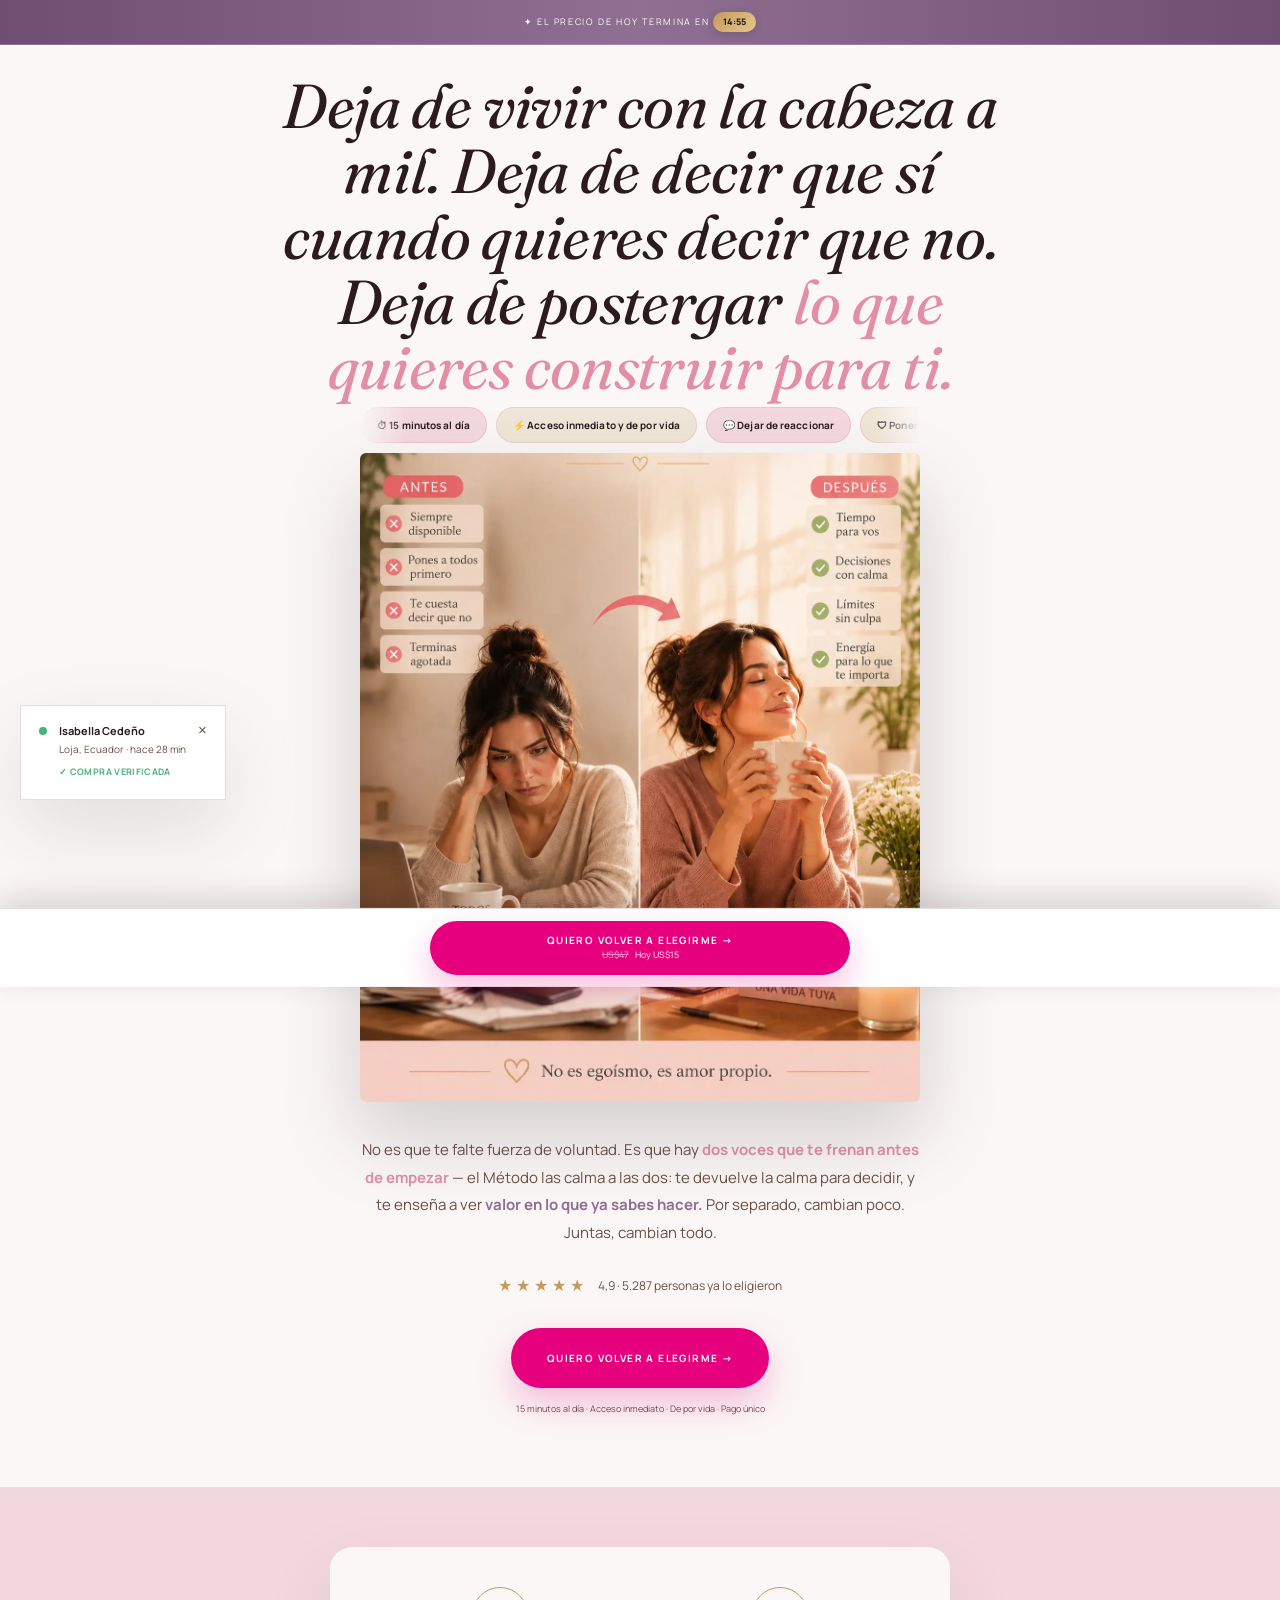
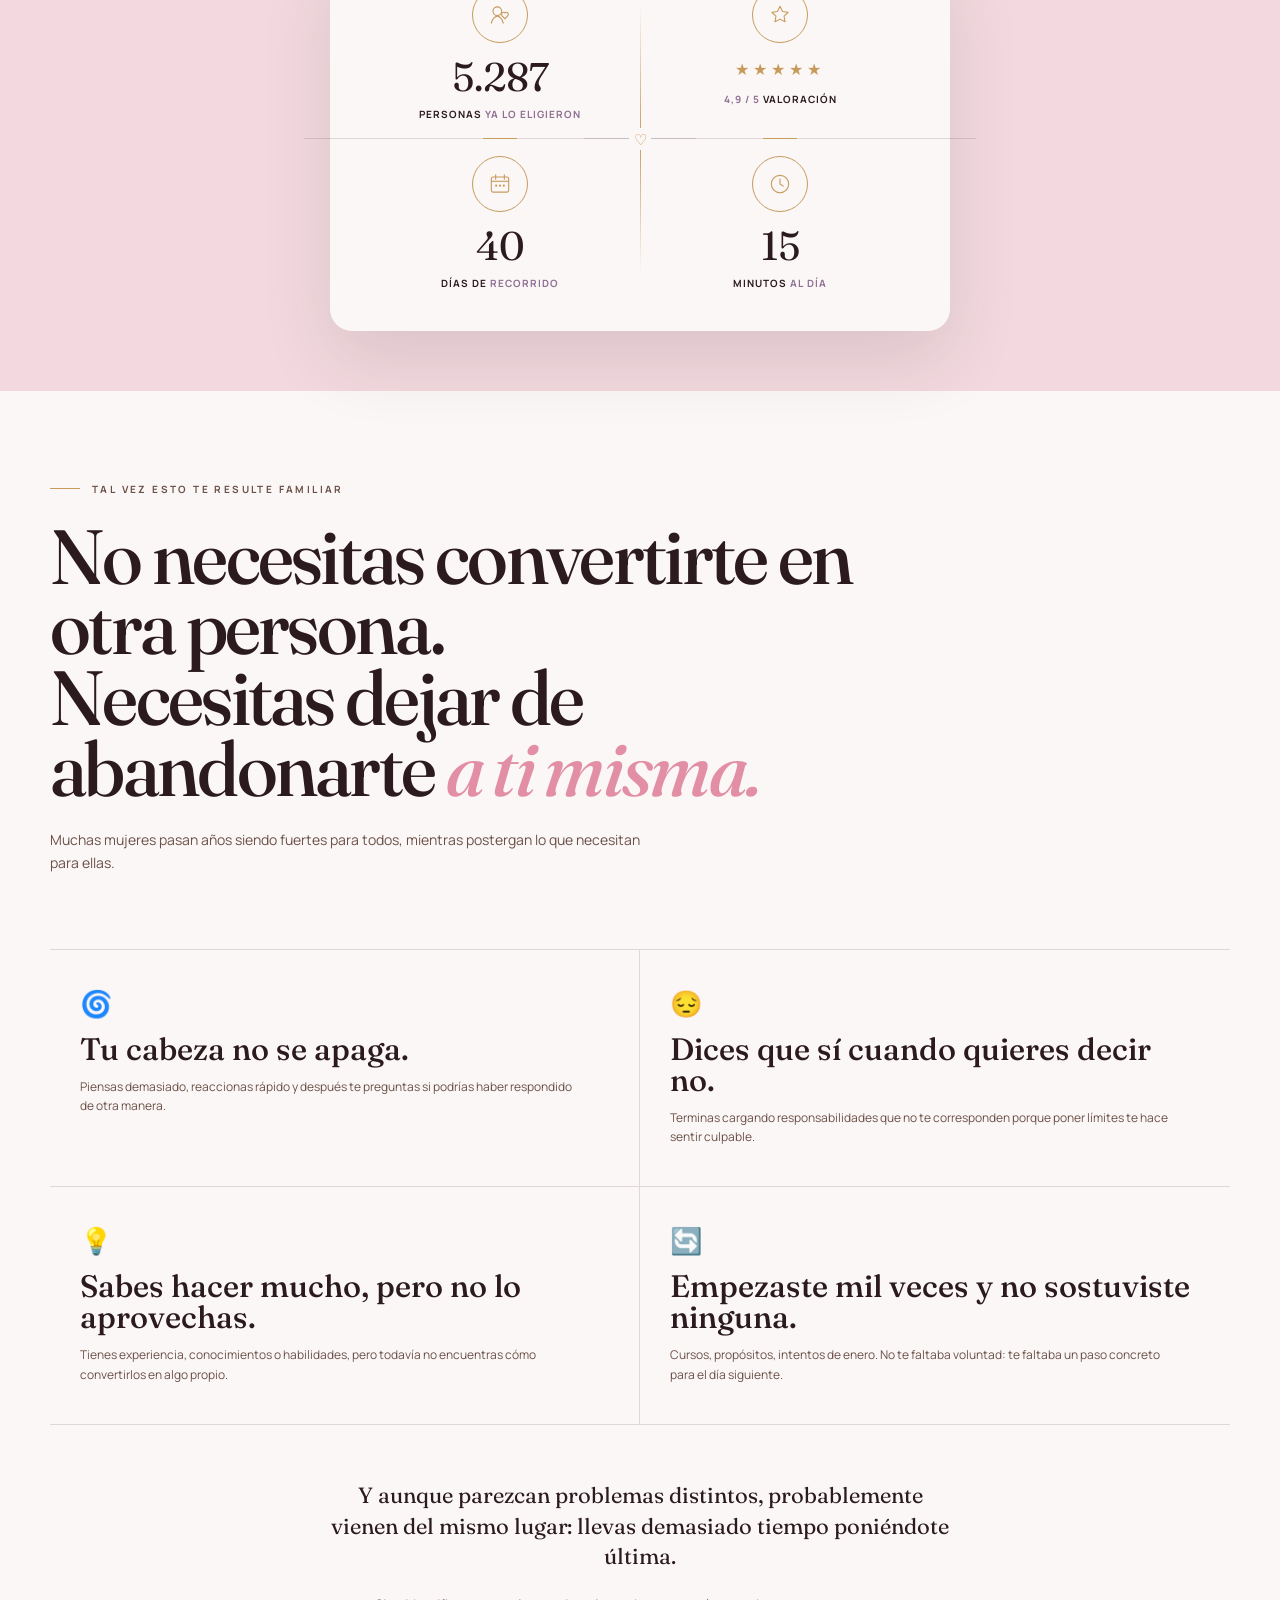
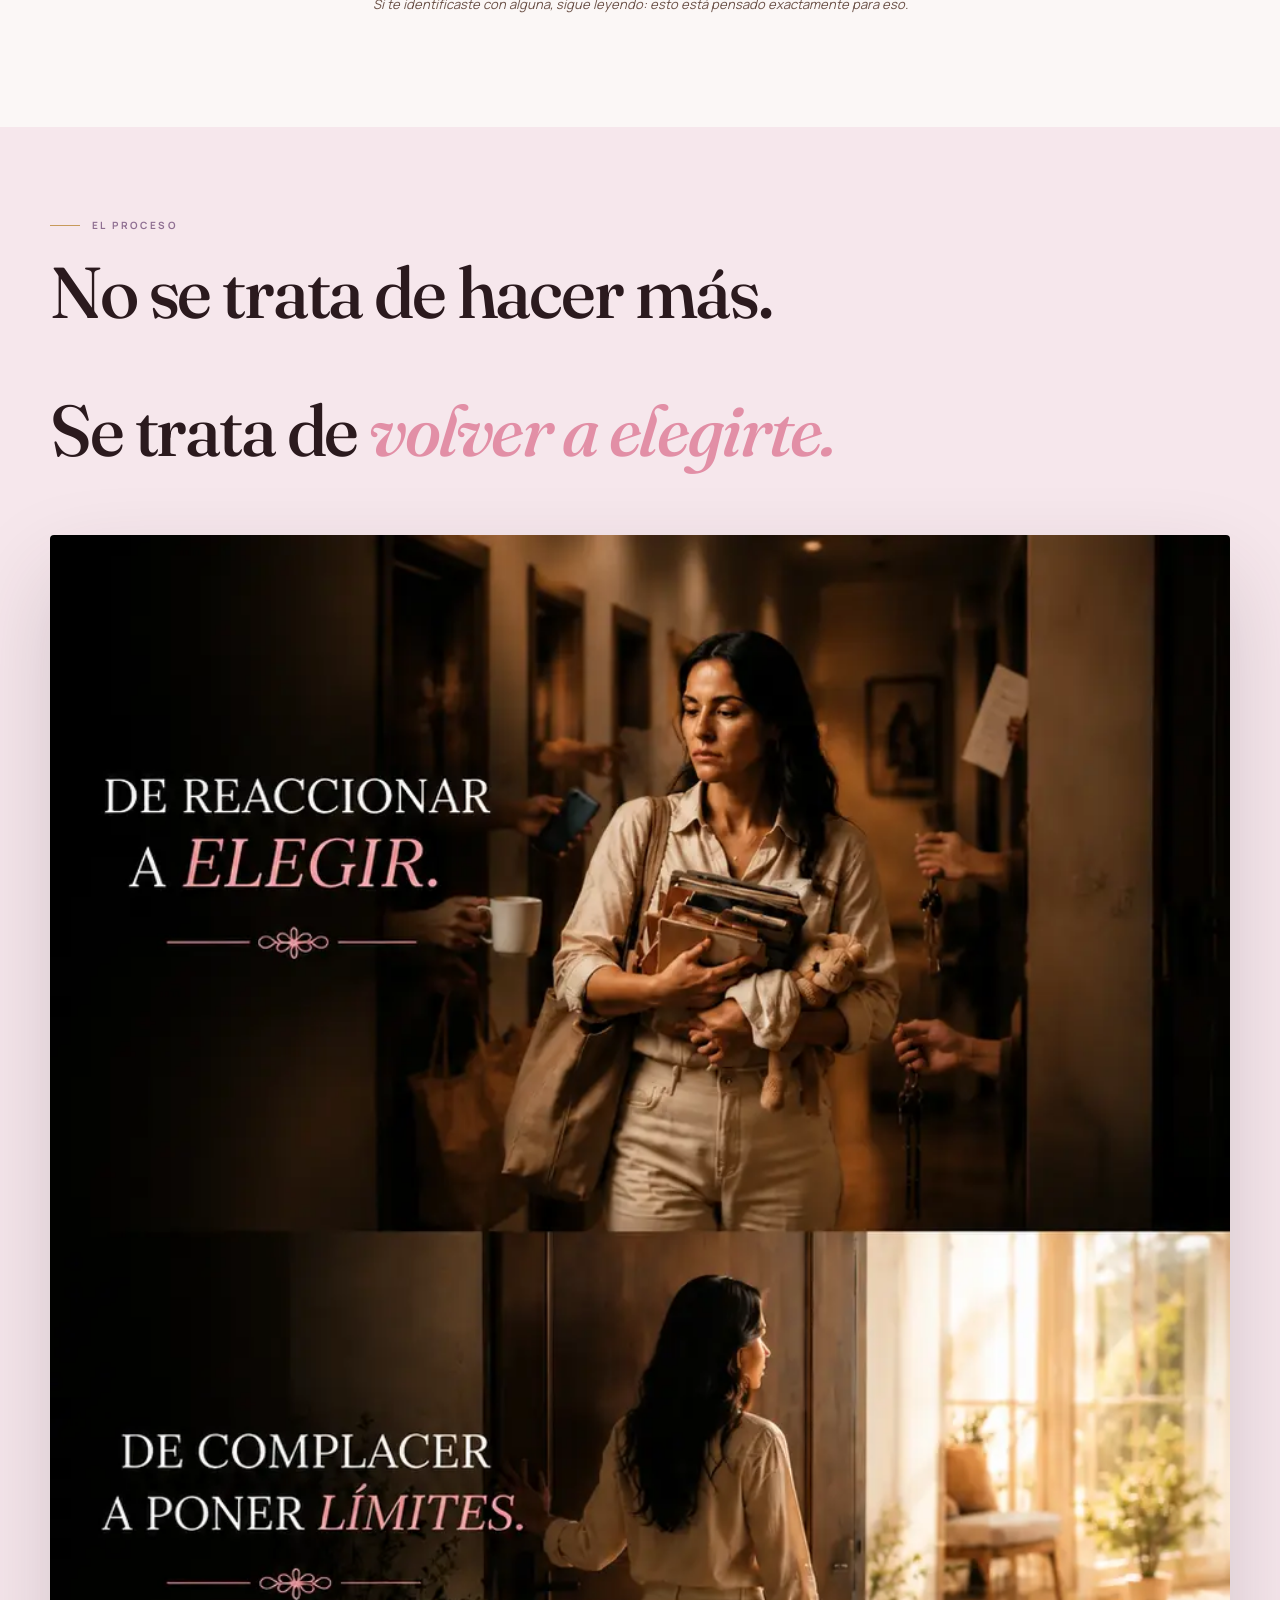
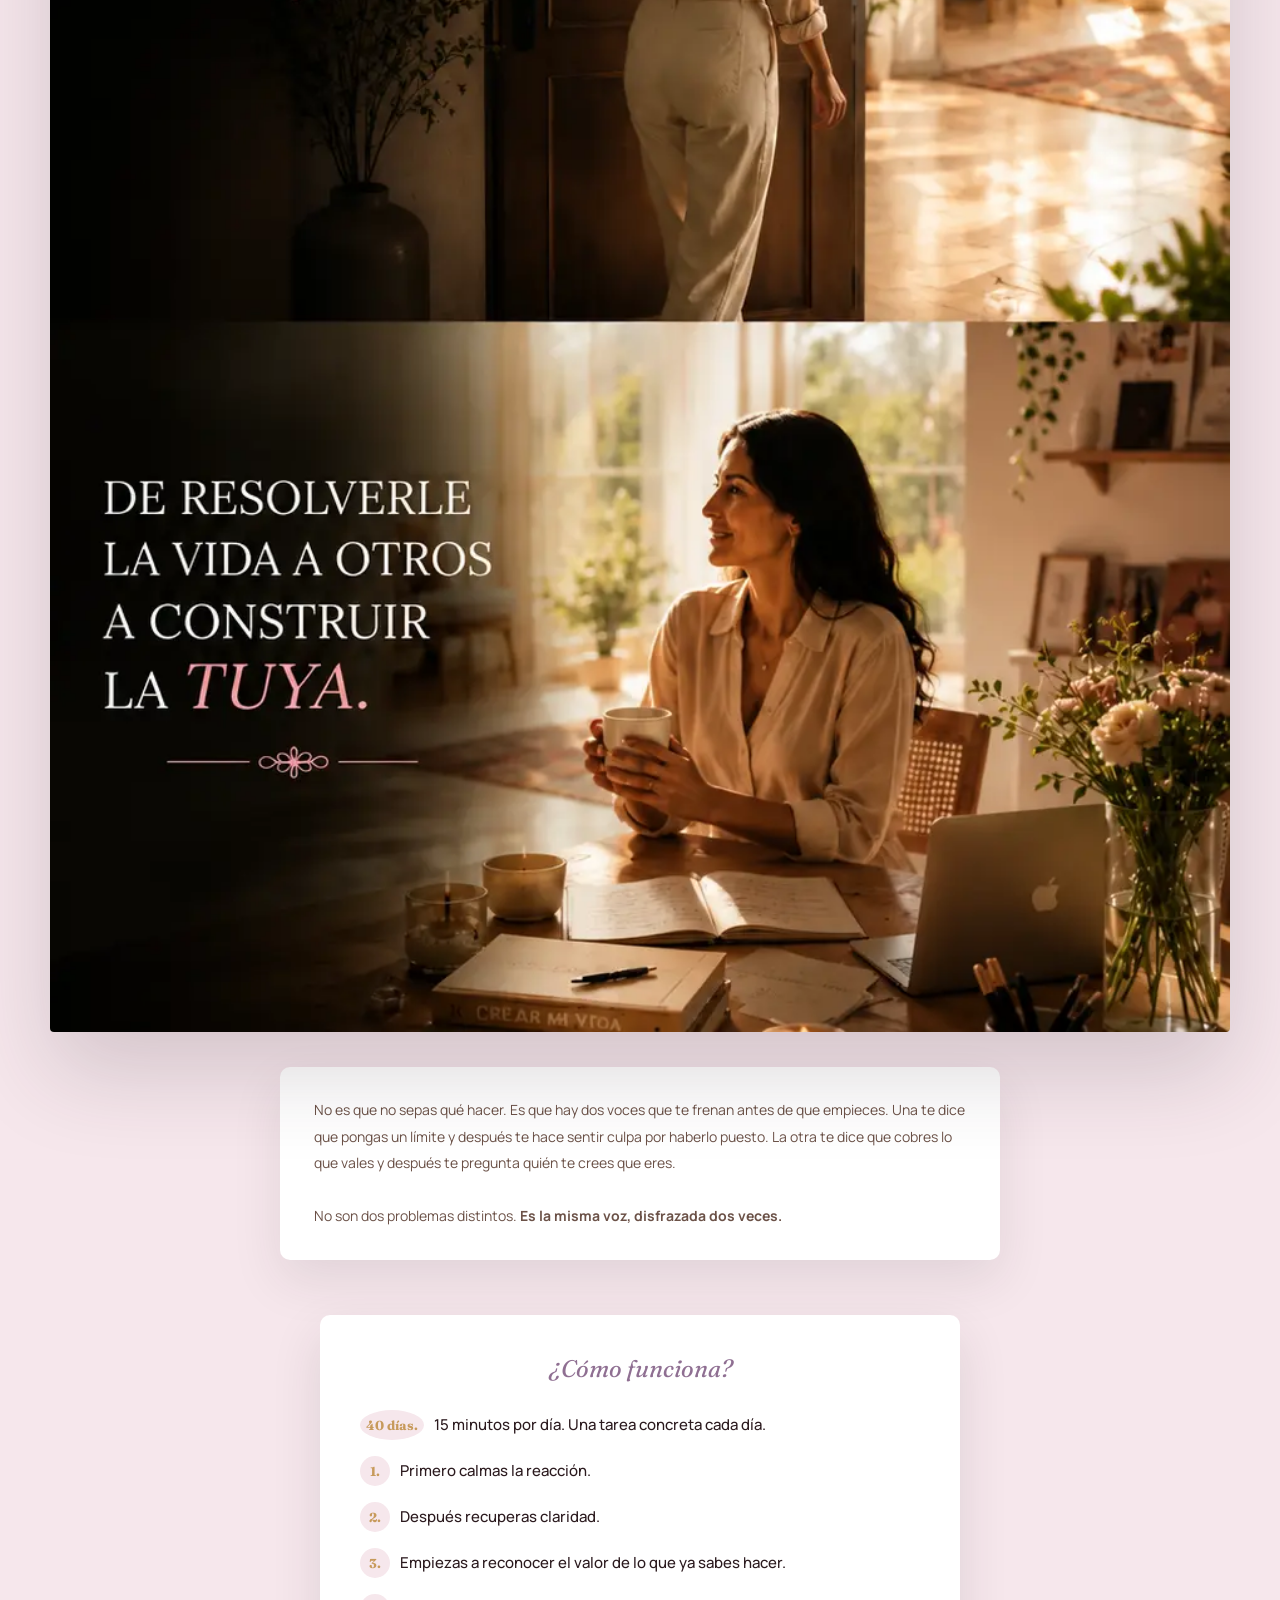
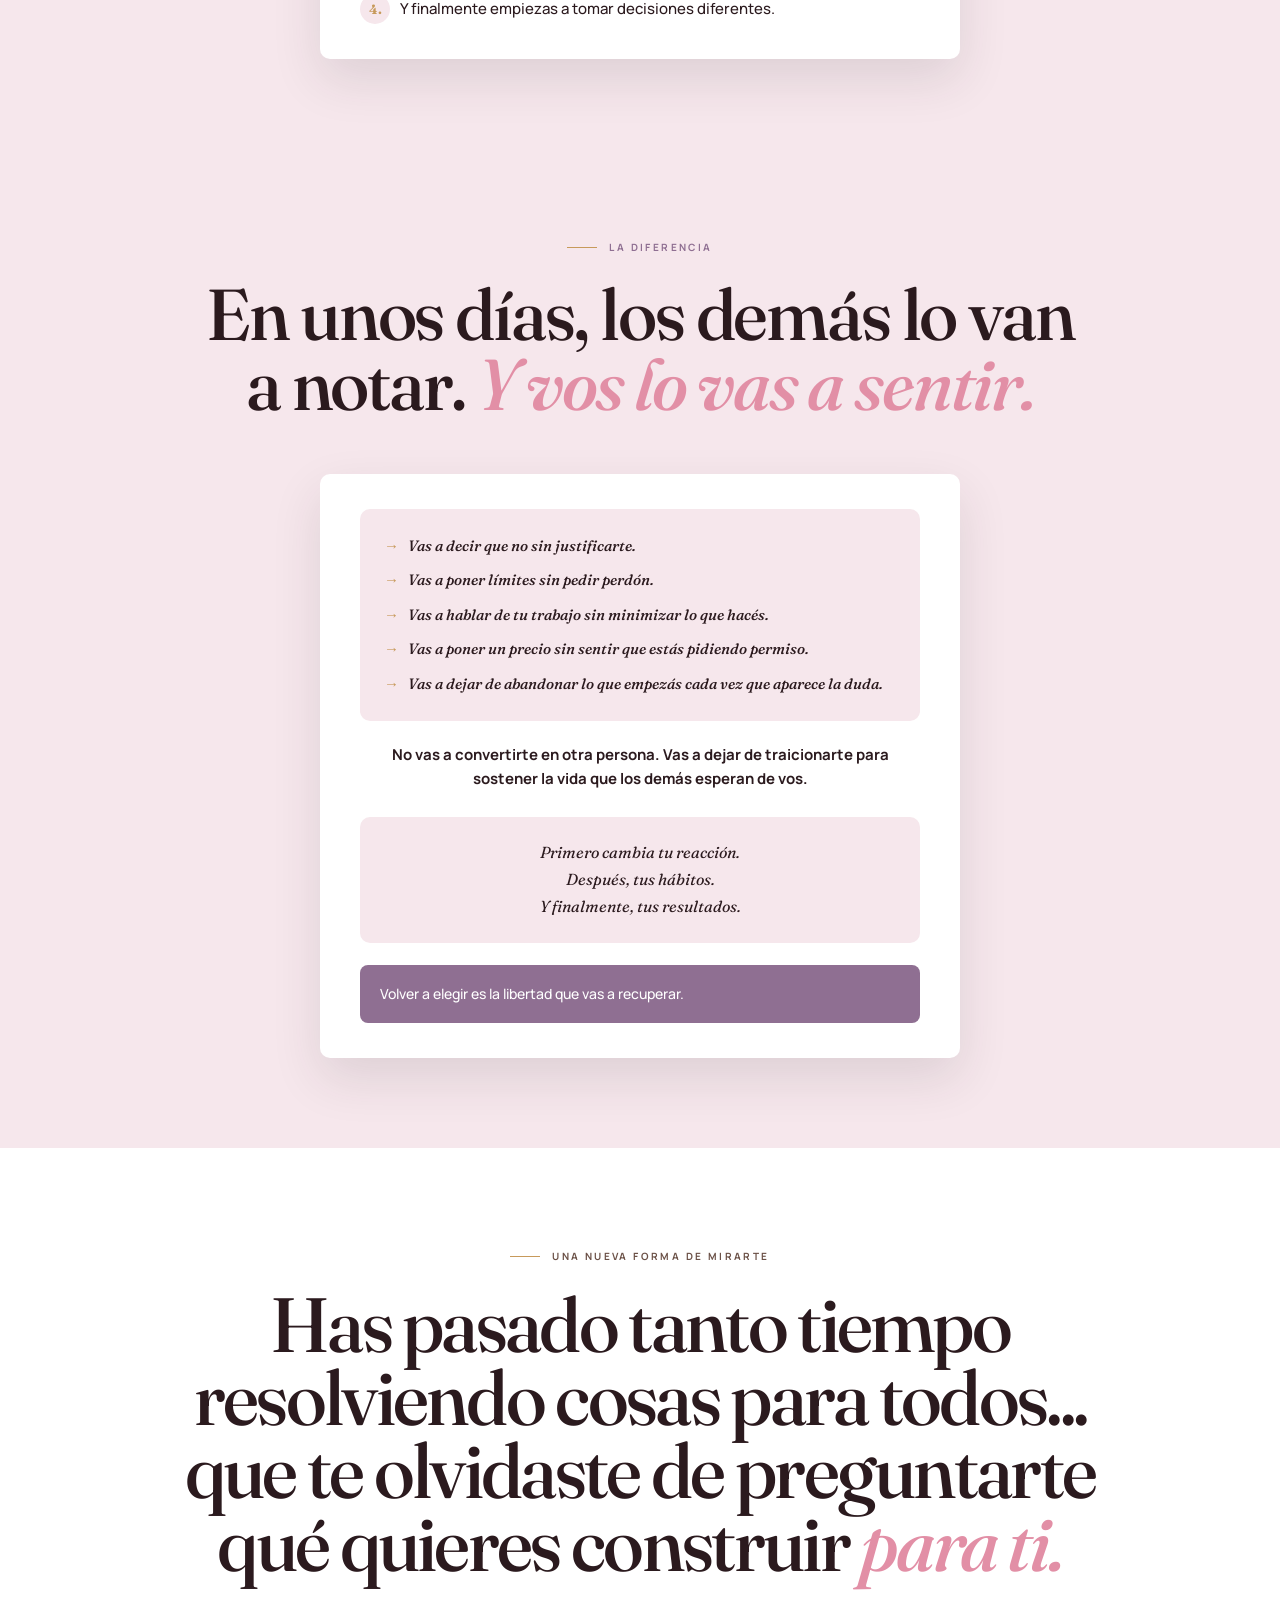
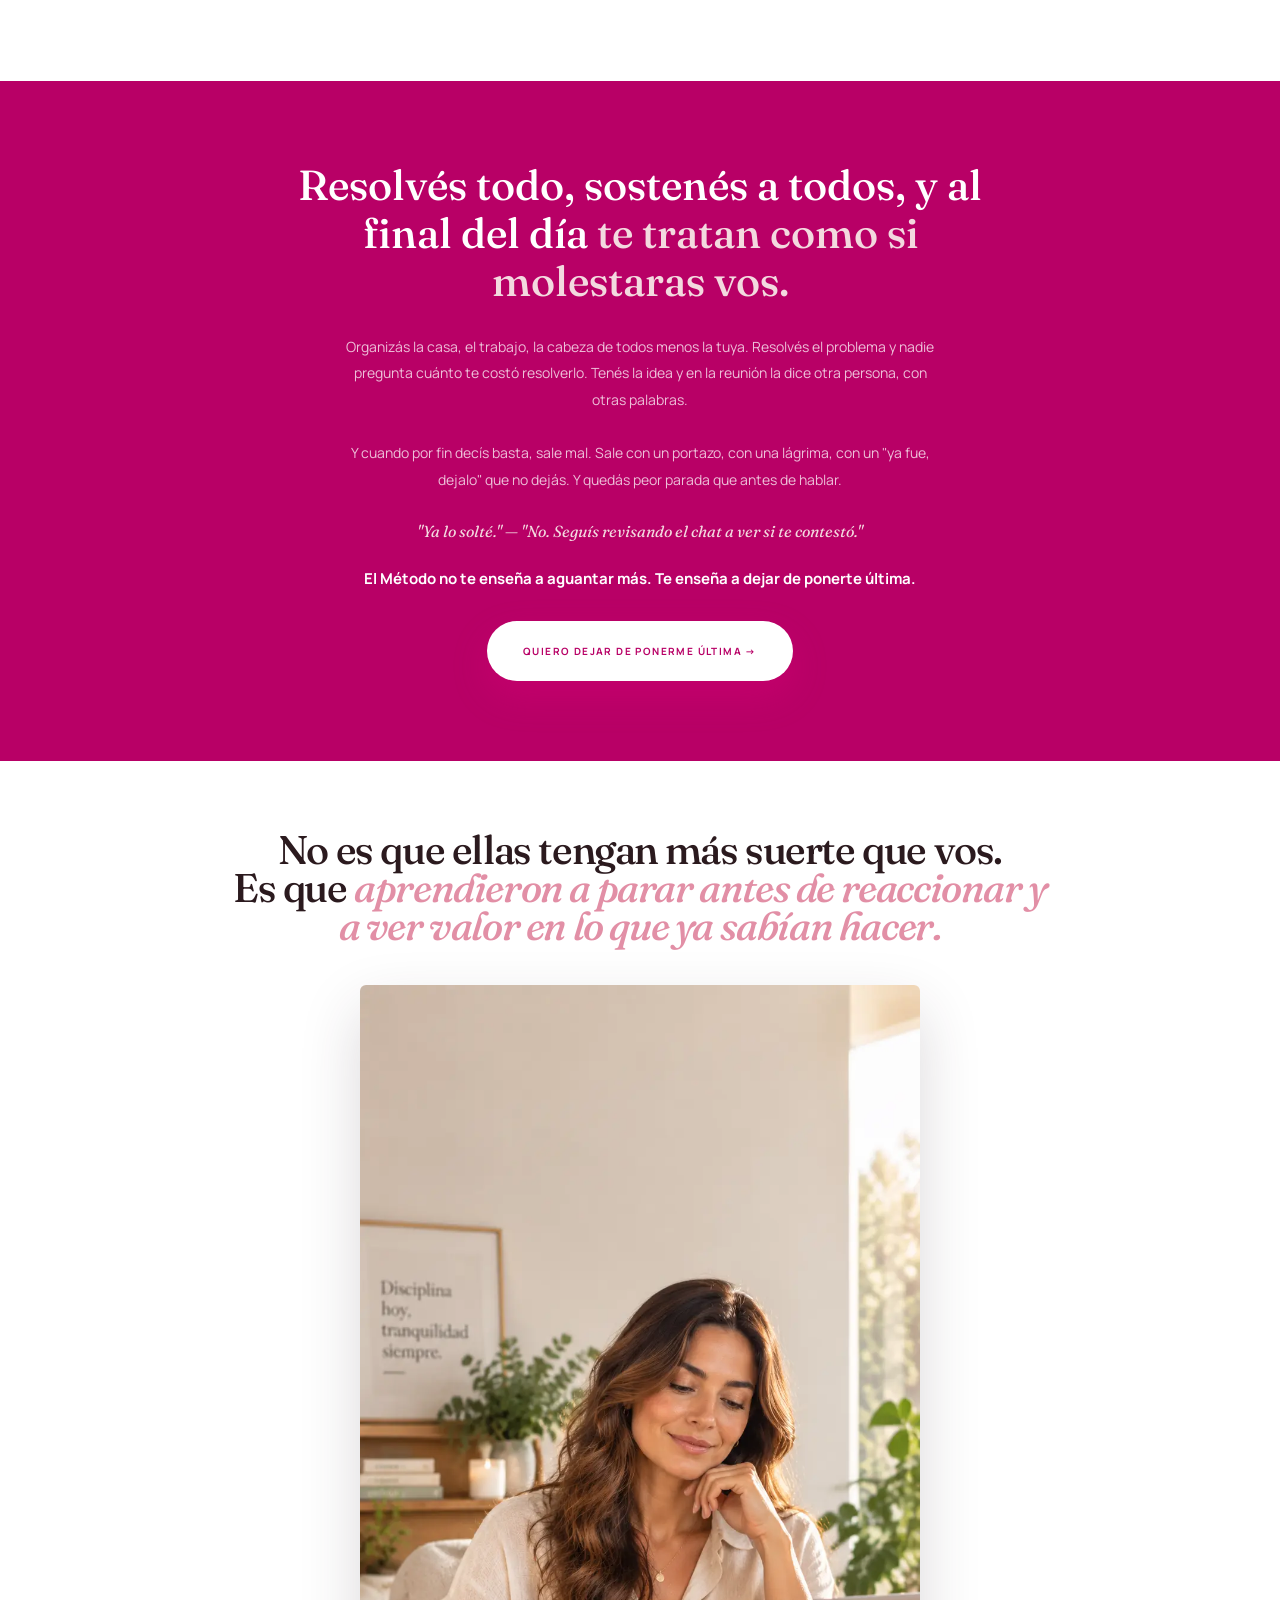
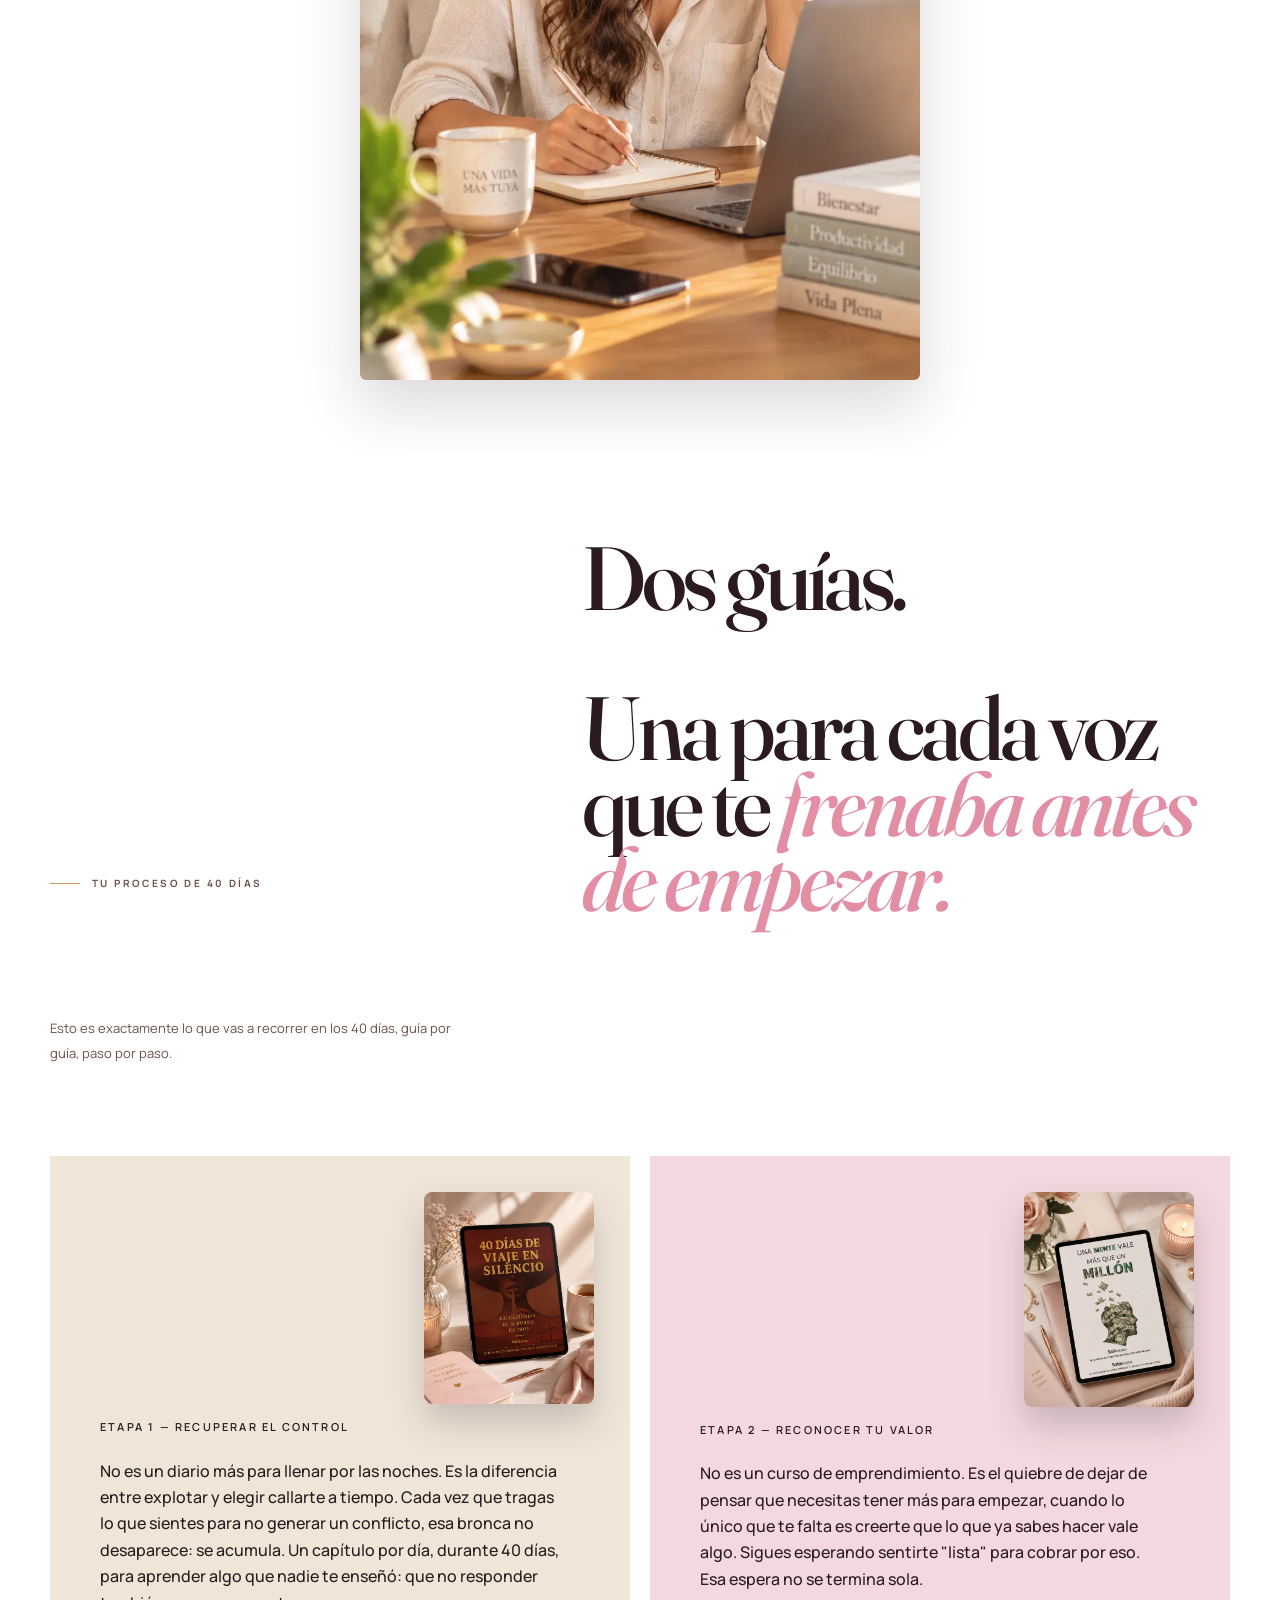
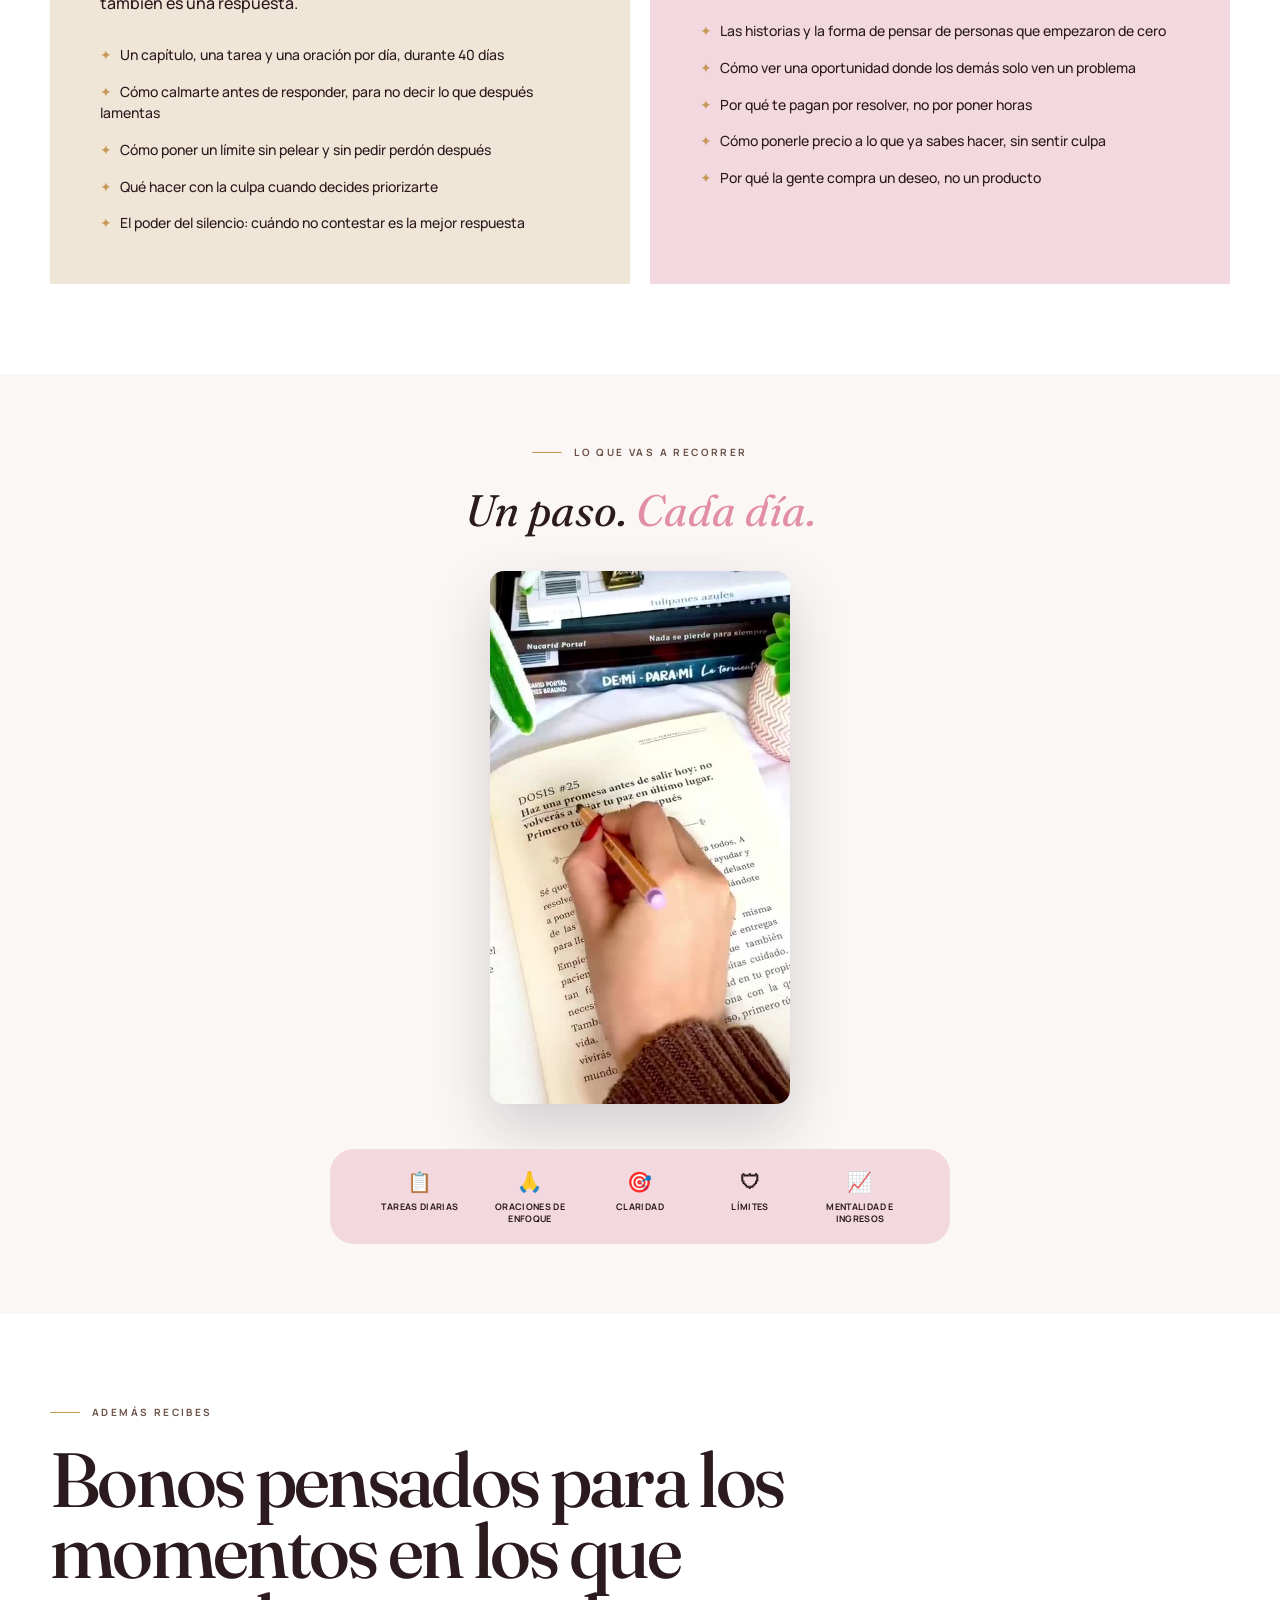
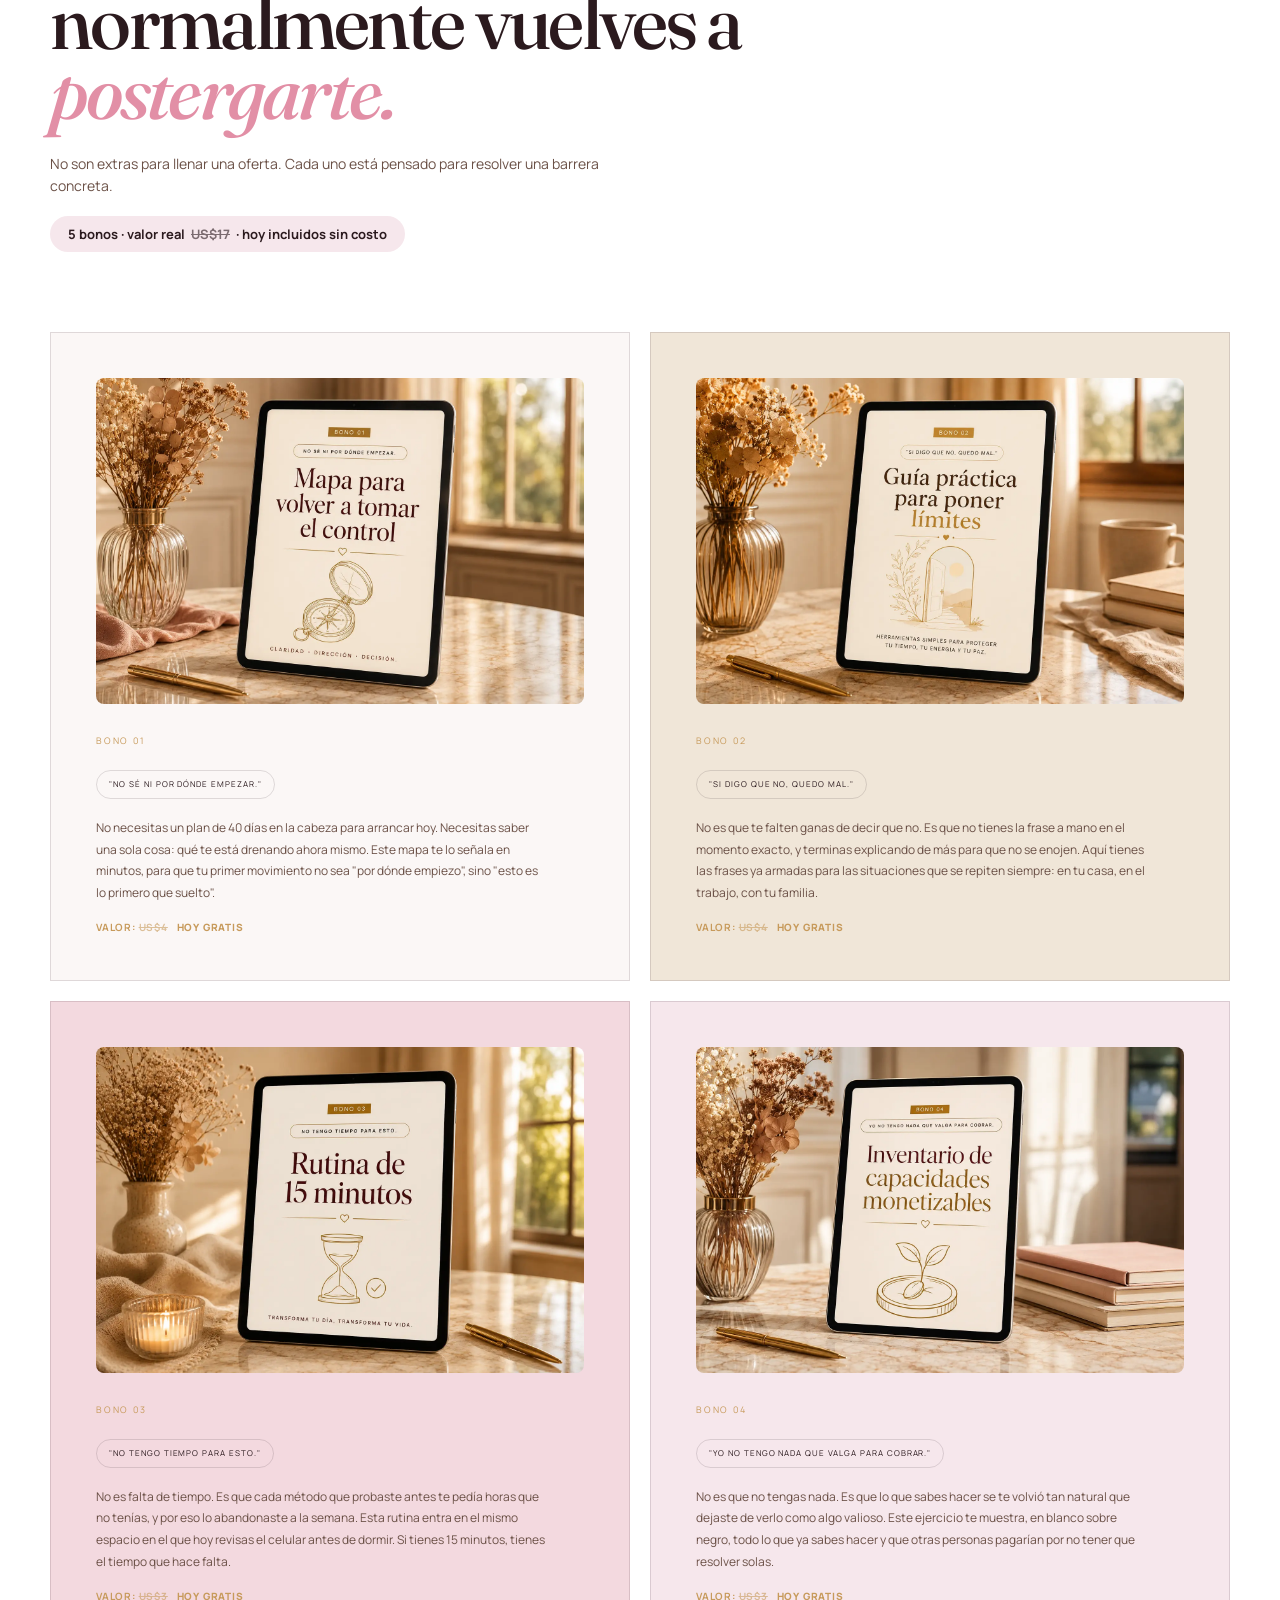
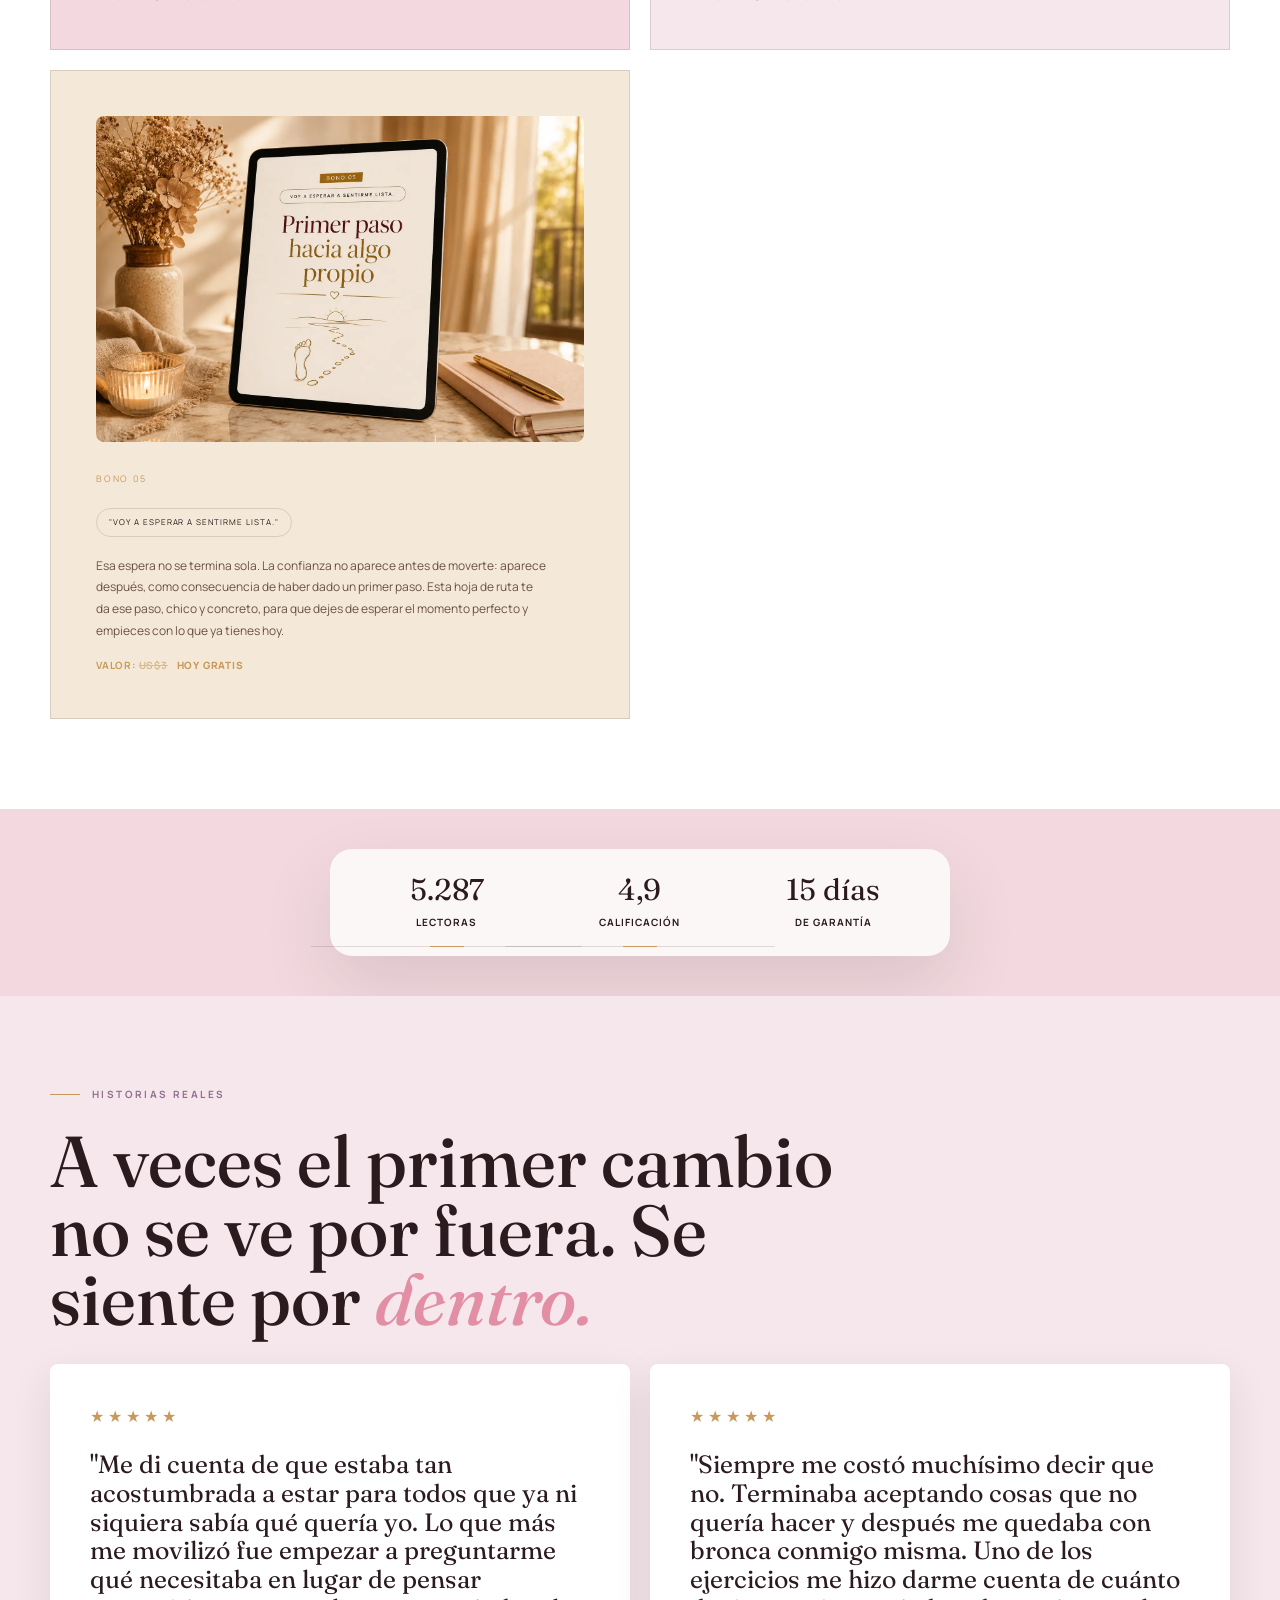
==== index.html @ b315fda6 "Update index.html" ====
<!DOCTYPE html>

<html lang="es">
<head>
<meta charset="utf-8"/>
<meta content="width=device-width, initial-scale=1.0" name="viewport"/>
<title>Método de Volver a Elegirte</title>
<link href="https://fonts.googleapis.com" rel="preconnect"/>
<link crossorigin="" href="https://fonts.gstatic.com" rel="preconnect"/>
<link as="style" href="https://fonts.googleapis.com/css2?family=Fraunces:ital,opsz,wght@0,9..144,300;0,9..144,400;0,9..144,500;0,9..144,600;0,9..144,700;1,9..144,400;1,9..144,500&amp;family=Manrope:wght@400;500;600;700;800&amp;display=swap" rel="preload"/>
<link href="https://fonts.googleapis.com/css2?family=Fraunces:ital,opsz,wght@0,9..144,300;0,9..144,400;0,9..144,500;0,9..144,600;0,9..144,700;1,9..144,400;1,9..144,500&amp;family=Manrope:wght@400;500;600;700;800&amp;display=swap" media="print" onload="this.media='all'" rel="stylesheet"/>
<noscript>
<link href="https://fonts.googleapis.com/css2?family=Fraunces:ital,opsz,wght@0,9..144,300;0,9..144,400;0,9..144,500;0,9..144,600;0,9..144,700;1,9..144,400;1,9..144,500&amp;family=Manrope:wght@400;500;600;700;800&amp;display=swap" rel="stylesheet"/>
</noscript>
<style>
    :root {
      --cream: #FBF7F6;
      --cream-2: #F6E7EC;
      --white: #FFFFFF;
      --pink: #E28FA6;
      --pink-soft: #F3D9DF;
      --lavender: #C4A98F;
      --lavender-soft: #F0E6D8;
      --lila: #8F6F92;
      --lila-soft: #E6DCE8;
      --wine: #2B1A1E;
      --wine-2: #4A2A30;
      --brown: #6B5147;
      --gold: #C79A5B;
      --cta: #E6007E;
      --cta-dark: #B80066;
      --line: rgba(32,15,29,.13);
      --serif: "Fraunces", Georgia, serif;
      --sans: "Manrope", Arial, sans-serif;
      --shadow:
        0 30px 80px rgba(53,40,51,.12);
    }
    * {
      margin: 0;
      padding: 0;
      box-sizing: border-box;
    }
    html {
      scroll-behavior: smooth;
    }
    body {
      background: var(--cream);
      color: var(--wine);
      font-family: var(--sans);
      line-height: 1.6;
      overflow-x: hidden;
    }
    img {
      display: block;
      width: 100%;
    }
    a {
      color: inherit;
      text-decoration: none;
    }
    .container {
      width: min(1180px, calc(100% - 40px));
      margin: auto;
    }
    .eyebrow {
      display: flex;
      align-items: center;
      gap: 12px;
      margin-bottom: 25px;
      font-size: 10px;
      font-weight: 700;
      letter-spacing: .24em;
      text-transform: uppercase;
      color: var(--brown);
    }
    .eyebrow::before {
      content: "";
      width: 30px;
      height: 1px;
      background: var(--gold);
    }
    .serif {
      font-family: var(--serif);
    }
    /* CTA */
    .btn {
      position: relative;
      z-index: 0;
      display: inline-flex;
      align-items: center;
      justify-content: center;
      min-height: 60px;
      padding: 0 36px;
      border-radius: 100px;
      background: var(--cta);
      color: #fff;
      font-size: 10px;
      font-weight: 700;
      letter-spacing: .14em;
      text-transform: uppercase;
      box-shadow:
        0 15px 35px rgba(230,0,126,.25);
      transition: .3s ease;
      animation: ctaPulse 2.5s infinite;
    }
    .btn::after {
      content: "";
      position: absolute;
      inset: -6px;
      border-radius: inherit;
      box-shadow: 0 18px 48px rgba(230,0,126,.55);
      opacity: 0;
      z-index: -1;
      animation: ctaGlow 2.5s infinite;
      pointer-events: none;
    }
    .btn:hover {
      transform: translateY(-3px) scale(1.01);
      background: var(--cta-dark);
      box-shadow:
        0 20px 45px rgba(230,0,126,.35);
    }
    .btn-secondary {
      position: relative;
      z-index: 0;
      background: var(--cta);
      color: #fff;
      border: none;
      box-shadow: 0 15px 35px rgba(230,0,126,.25);
      animation: ctaPulse 2.5s infinite;
    }
    .btn-secondary::after {
      content: "";
      position: absolute;
      inset: -6px;
      border-radius: inherit;
      box-shadow: 0 18px 48px rgba(230,0,126,.55);
      opacity: 0;
      z-index: -1;
      animation: ctaGlow 2.5s infinite;
      pointer-events: none;
    }
    .btn-secondary:hover {
      background: var(--cta-dark);
      color: #fff;
      transform: translateY(-3px) scale(1.01);
      box-shadow: 0 20px 45px rgba(230,0,126,.35);
    }
    @keyframes ctaPulse {
      0%, 100% {
        transform: scale(1);
      }
      50% {
        transform: scale(1.045);
      }
    }
    @keyframes ctaGlow {
      0%, 100% {
        opacity: 0;
      }
      50% {
        opacity: 1;
      }
    }
    /* TOPBAR */
    .topbar {
      padding: 12px 15px;
      background: linear-gradient(90deg, #6E4F72, var(--lila) 50%, #6E4F72);
      color: white;
      text-align: center;
      font-size: 9px;
      letter-spacing: .18em;
      text-transform: uppercase;
      position: sticky;
      top: 0;
      z-index: 50;
      overflow: hidden;
      border-bottom: 1px solid rgba(255,255,255,.18);
    }
    .topbar::after {
      content: "";
      position: absolute;
      inset: 0;
      z-index: -1;
      box-shadow: inset 0 0 24px rgba(255,255,255,.5);
      opacity: 0;
      pointer-events: none;
      animation: topbarGlow 2s infinite;
    }
    .topbar span {
      display: inline-block;
      color: var(--wine);
      background: linear-gradient(135deg, var(--gold), #E3C88A);
      padding: 3px 10px;
      border-radius: 20px;
      font-weight: 800;
      animation: timerBlink 1s infinite;
      letter-spacing: normal;
      box-shadow: 0 2px 8px rgba(0,0,0,.15);
    }
    @keyframes timerBlink {
      0%, 100% {
        opacity: 1;
        transform: scale(1);
      }
      50% {
        opacity: .55;
        transform: scale(1.08);
      }
    }
    @keyframes topbarGlow {
      0%, 100% {
        opacity: 0;
      }
      50% {
        opacity: 1;
      }
    }
    /* HERO */
    .hero {
      padding: 28px 0 70px;
      text-align: center;
      background: var(--cream);
      color: var(--wine);
    }
    .hero-grid {
      display: flex;
      flex-direction: column;
      align-items: center;
    }
    .hero .eyebrow {
      justify-content: center;
      color: var(--lila);
    }
    .hero-copy {
      max-width: 780px;
    }
    .hero-title {
      font-family: var(--serif);
      font-style: italic;
      font-size: clamp(38px, 5.4vw, 62px);
      line-height: 1.05;
      letter-spacing: -.01em;
      font-weight: 400;
    }
    .hero-title .accent {
      color: var(--pink);
    }
    .hero-steps {
      margin-top: 26px;
      display: grid;
      gap: 6px;
      font-family: var(--serif);
      font-size: 21px;
      line-height: 1.15;
      color: var(--brown);
    }
    .hero-steps span {
      color: var(--gold);
    }
    /* HERO CHIPS — franja continua estilo "ticker", pegada arriba de la foto */
    .hero-chips-marquee {
      margin-bottom: 10px;
      width: 100%;
      max-width: 100%;
      overflow: hidden;
      -webkit-mask-image: linear-gradient(90deg, transparent, #000 8%, #000 92%, transparent);
      mask-image: linear-gradient(90deg, transparent, #000 8%, #000 92%, transparent);
    }
    .hero-chips {
      display: flex;
      flex-wrap: nowrap;
      justify-content: flex-start;
      align-items: center;
      gap: 9px;
      width: max-content;
      animation: chipsMarquee 24s linear infinite;
    }
    .hero-chips-marquee:hover .hero-chips {
      animation-play-state: paused;
    }
    @keyframes chipsMarquee {
      from { transform: translateX(0); }
      to { transform: translateX(-50%); }
    }
    .hero-chip {
      display: inline-flex;
      align-items: center;
      gap: 6px;
      padding: 9px 16px;
      border-radius: 100px;
      background: var(--pink-soft);
      border: 1px solid rgba(178,58,92,.12);
      color: var(--wine);
      font-size: 10px;
      font-weight: 700;
      letter-spacing: .01em;
      white-space: nowrap;
      opacity: 0;
      animation: chipIn .6s ease forwards, chipGlow 2.6s ease-in-out infinite;
    }
    .hero-chips .hero-chip:nth-child(2) {
      background: var(--lavender-soft);
    }
    .hero-chips .hero-chip:nth-child(4) {
      background: var(--lavender-soft);
    }
    .hero-chips .hero-chip:nth-child(1) { animation-delay: .05s, 1.2s; }
    .hero-chips .hero-chip:nth-child(2) { animation-delay: .15s, 1.4s; }
    .hero-chips .hero-chip:nth-child(3) { animation-delay: .25s, 1.6s; }
    .hero-chips .hero-chip:nth-child(4) { animation-delay: .35s, 1.8s; }
    .hero-chips .hero-chip:nth-child(5) { animation-delay: .45s, 2.0s; }
    @keyframes chipIn {
      from { opacity: 0; transform: translateY(10px) scale(.92); }
      to { opacity: 1; transform: translateY(0) scale(1); }
    }
    @keyframes chipGlow {
      0%, 100% { box-shadow: 0 0 0 rgba(178,58,92,0); }
      50% { box-shadow: 0 0 14px rgba(178,58,92,.28); }
    }
    @media (prefers-reduced-motion: reduce) {
      .hero-chip {
        opacity: 1;
        animation: none;
      }
      .hero-chips {
        animation: none;
        flex-wrap: wrap;
        justify-content: center;
        width: auto;
      }
      .hero-chips-marquee {
        overflow: visible;
        -webkit-mask-image: none;
        mask-image: none;
      }
      .press-track {
        animation: none;
        flex-wrap: wrap;
        justify-content: center;
        width: auto;
      }
      .press-marquee {
        overflow: visible;
        -webkit-mask-image: none;
        mask-image: none;
      }
    }
    /* HERO IMAGE */
    .hero-visual {
      position: relative;
      max-width: 560px;
      margin: 8px auto 0;
    }
    .hero-image {
      position: relative;
      overflow: hidden;
      border-radius: 6px;
      background: var(--cream-2);
      box-shadow: 0 35px 80px rgba(53,40,51,.2);
    }
    .hero-image img {
      display: block;
      width: 100%;
      height: auto;
    }
    .image-label {
      position: absolute;
      left: 25px;
      right: 25px;
      bottom: 22px;
      z-index: 2;
      display: flex;
      justify-content: space-between;
      color: white;
      font-size: 9px;
      letter-spacing: .2em;
      text-transform: uppercase;
    }
    .hero-badge {
      position: absolute;
      right: -18px;
      top: -18px;
      width: 108px;
      height: 108px;
      display: grid;
      place-items: center;
      padding: 16px;
      border-radius: 50%;
      background: var(--cta);
      color: white;
      text-align: center;
      font-family: var(--serif);
      font-size: 13px;
      line-height: 1.15;
      box-shadow: 0 15px 35px rgba(178,58,92,.4);
    }
    .hero-eyebrow-pill {
      display: inline-flex;
      align-items: center;
      gap: 8px;
      margin: 0 auto 20px;
      padding: 9px 20px;
      border-radius: 100px;
      background: var(--lila-soft);
      color: var(--lila);
      font-size: 10px;
      font-weight: 800;
      letter-spacing: .1em;
      text-transform: uppercase;
    }
    .hero-voice-badge {
      position: absolute;
      top: 22px;
      left: 50%;
      transform: translateX(-50%);
      z-index: 2;
      background: var(--pink);
      color: #fff;
      padding: 10px 18px;
      border-radius: 8px;
      font-size: 12px;
      font-weight: 800;
      letter-spacing: .02em;
      text-align: center;
      line-height: 1.3;
      box-shadow: 0 12px 30px rgba(53,40,51,.25);
      max-width: 220px;
    }
    .hero-subtitle {
      margin: 34px auto 0;
      max-width: 560px;
      color: var(--brown);
      font-size: 15px;
      line-height: 1.85;
    }
    .hero-rating {
      margin-top: 26px;
      display: flex;
      align-items: center;
      justify-content: center;
      gap: 10px;
      color: var(--brown);
      font-size: 12px;
    }
    .hero-rating .stars {
      color: var(--gold);
    }
    .hero-actions {
      margin-top: 30px;
    }
    .hero-note {
      margin-top: 14px;
      color: var(--brown);
      font-size: 9px;
    }
    /* PROOF */
    .proof {
      padding: 60px 0;
      background: var(--pink-soft);
    }
    .proof-card {
      max-width: 620px;
      margin: 0 auto;
      background: var(--cream);
      border-radius: 22px;
      padding: 40px 30px;
      box-shadow: 0 30px 70px rgba(53,40,51,.12);
    }
    .proof-grid {
      position: relative;
      display: grid;
      grid-template-columns: 1fr 1fr;
      row-gap: 34px;
    }
    .proof-grid::before {
      content: "";
      position: absolute;
      left: 50%;
      top: 6%;
      bottom: 6%;
      width: 1px;
      background: linear-gradient(to bottom, transparent, var(--gold), transparent);
    }
    .proof-grid::after {
      content: "♡";
      position: absolute;
      left: 50%;
      top: 50%;
      transform: translate(-50%,-50%);
      color: var(--gold);
      font-size: 15px;
      background: var(--cream);
      width: 22px;
      height: 22px;
      display: grid;
      place-items: center;
    }
    .proof-item {
      text-align: center;
      position: relative;
    }
    .proof-item::after {
      content: "";
      position: absolute;
      left: 50%;
      bottom: -17px;
      transform: translateX(-50%);
      width: 34px;
      height: 1px;
      background: var(--gold);
    }
    .proof-item:nth-child(3)::after,
    .proof-item:nth-child(4)::after {
      display: none;
    }
    .proof-item:nth-child(1),
    .proof-item:nth-child(2) {
      position: relative;
    }
    .proof-item:nth-child(1)::before,
    .proof-item:nth-child(2)::before {
      content: "";
      position: absolute;
      left: -20%;
      right: -20%;
      bottom: -17px;
      height: 1px;
      background: var(--line);
    }
    .proof-icon {
      width: 56px;
      height: 56px;
      margin: 0 auto 14px;
      border-radius: 50%;
      border: 1.5px solid var(--gold);
      display: grid;
      place-items: center;
      color: var(--gold);
    }
    .proof-icon svg {
      width: 26px;
      height: 26px;
    }
    .proof-number {
      font-family: var(--serif);
      font-size: 40px;
      line-height: 1;
      color: var(--wine);
    }
    .proof-label {
      margin-top: 10px;
      color: var(--wine);
      font-size: 10px;
      font-weight: 700;
      letter-spacing: .1em;
      text-transform: uppercase;
      line-height: 1.5;
    }
    .proof-label .accent {
      color: var(--lila);
    }
    .stars {
      color: var(--gold);
      letter-spacing: 4px;
      font-size: 16px;
    }
    /* PRESS / CITAS REALES */
    .press {
      padding: 0 0 70px;
      background: var(--pink-soft);
    }
    .press .container {
      background: var(--lavender-soft);
      border-radius: 22px;
      padding: 44px 30px 36px;
      max-width: 620px;
    }
    .press-label {
      text-align: center;
      color: var(--wine);
      font-family: var(--serif);
      font-size: 19px;
      font-weight: 500;
      letter-spacing: .01em;
      text-transform: none;
      margin-bottom: 26px;
    }
    .press-label .accent {
      color: var(--pink);
      font-style: italic;
    }
    /* Franja móvil tipo "ticker" — ocupa una sola línea y se desplaza sola */
    .press-marquee {
      width: 100%;
      max-width: 100vw;
      overflow: hidden;
      -webkit-mask-image: linear-gradient(90deg, transparent, #000 8%, #000 92%, transparent);
      mask-image: linear-gradient(90deg, transparent, #000 8%, #000 92%, transparent);
    }
    .press-track {
      display: flex;
      flex-wrap: nowrap;
      align-items: center;
      gap: 56px;
      width: max-content;
      animation: pressMarquee 26s linear infinite;
    }
    .press-marquee:hover .press-track {
      animation-play-state: paused;
    }
    @keyframes pressMarquee {
      from { transform: translateX(0); }
      to { transform: translateX(-50%); }
    }
    .press-item {
      display: inline-flex;
      align-items: center;
      padding: 4px 0;
      background: none;
      opacity: .8;
      transition: opacity .3s ease;
      flex-shrink: 0;
      white-space: nowrap;
    }
    .press-item:hover {
      opacity: 1;
      background: none;
    }
    /* Solo se ve el nombre — el rubro y la cita quedan para lectores de pantalla (sr-only) */
    .press-topic,
    .press-headline {
      position: absolute;
      width: 1px;
      height: 1px;
      padding: 0;
      margin: -1px;
      overflow: hidden;
      clip: rect(0, 0, 0, 0);
      white-space: nowrap;
      border: 0;
    }
    .press-outlet {
      display: block;
      font-family: var(--serif);
      font-size: 19px;
      font-weight: 600;
      color: var(--wine);
    }
    /* Tratamiento tipográfico por medio — la letra más parecida posible al isotipo real de cada marca, sin reproducir el logo en sí */
    .press-outlet.outlet-infobae {
      font-family: Arial, 'Helvetica Neue', sans-serif;
      font-weight: 800;
      text-transform: lowercase;
      letter-spacing: -.015em;
      font-size: 24px;
      color: var(--wine);
    }
    .press-outlet.outlet-lanacion {
      font-family: Georgia, 'Times New Roman', var(--serif), serif;
      font-weight: 700;
      text-transform: uppercase;
      letter-spacing: .01em;
      font-size: 21px;
      color: var(--wine);
    }
    .press-outlet.outlet-psychtoday {
      font-family: Arial, 'Helvetica Neue', sans-serif;
      font-weight: 800;
      letter-spacing: -.01em;
      font-size: 20px;
      color: var(--wine);
    }
    .press-outlet.outlet-psychtoday em {
      font-family: Georgia, 'Times New Roman', serif;
      font-style: italic;
      font-weight: 400;
      color: var(--wine);
      margin-left: 4px;
    }
    .press-outlet.outlet-forbes {
      font-family: Georgia, 'Times New Roman', var(--serif), serif;
      font-weight: 800;
      letter-spacing: -.02em;
      font-size: 25px;
      color: var(--wine);
    }
    @media(max-width: 650px) {
      .press-label {
        padding: 0 10px;
      }
      .press-track {
        gap: 34px;
        animation-duration: 20s;
      }
      .press-outlet.outlet-infobae { font-size: 19px; }
      .press-outlet.outlet-lanacion { font-size: 15px; letter-spacing: .005em; }
      .press-outlet.outlet-psychtoday { font-size: 16px; }
      .press-outlet.outlet-forbes { font-size: 20px; }
    }
    @media(max-width: 380px) {
      .press-track {
        gap: 26px;
      }
      .press-outlet.outlet-infobae { font-size: 17px; }
      .press-outlet.outlet-lanacion { font-size: 13px; }
      .press-outlet.outlet-psychtoday { font-size: 14px; }
      .press-outlet.outlet-forbes { font-size: 18px; }
    }
    /* MANIFESTO */
    .manifesto {
      padding: 100px 0;
      text-align: center;
      background: white;
    }
    .manifesto h2 {
      max-width: 1000px;
      margin: auto;
      font-family: var(--serif);
      font-size: clamp(48px, 6vw, 78px);
      line-height: .95;
      font-weight: 500;
      letter-spacing: -.035em;
    }
    .manifesto h2 em {
      color: var(--pink);
    }
    .manifesto p {
      max-width: 540px;
      margin: 30px auto 0;
      color: var(--brown);
      font-size: 14px;
    }
    /* IDENTIFICATION */
    .identification {
      padding: 90px 0;
    }
    .heading {
      max-width: 820px;
    }
    .heading h2 {
      font-family: var(--serif);
      font-size: clamp(52px, 6vw, 80px);
      line-height: .92;
      font-weight: 500;
      letter-spacing: -.035em;
    }
    .heading h2 em {
      color: var(--pink);
    }
    .heading p {
      max-width: 600px;
      margin-top: 25px;
      color: var(--brown);
      font-size: 14px;
    }
    .bonus-value-callout {
      display: inline-block;
      margin-top: 18px;
      padding: 8px 18px;
      background: var(--cream-2);
      border-radius: 30px;
      font-weight: 700;
      font-size: 13px;
      color: var(--wine);
    }
    .bonus-value-callout del {
      opacity: .6;
      margin: 0 3px;
    }
    .pain-grid {
      margin-top: 75px;
      display: grid;
      grid-template-columns: repeat(2,1fr);
      border-top: 1px solid var(--line);
    }
    .pain-card {
      padding: 40px 30px;
      min-height: 190px;
      border-bottom: 1px solid var(--line);
    }
    .pain-card:nth-child(odd) {
      border-right: 1px solid var(--line);
    }
    .pain-number {
      font-size: 26px;
      line-height: 1;
    }
    .pain-card h3 {
      margin-top: 18px;
      font-family: var(--serif);
      font-size: 31px;
      font-weight: 500;
      line-height: 1;
    }
    .pain-card p {
      max-width: 500px;
      margin-top: 12px;
      color: var(--brown);
      font-size: 12px;
    }
    .identification-cta {
      margin-top: 55px;
      text-align: center;
    }
    .identification-cta p {
      margin-bottom: 22px;
      color: var(--brown);
      font-size: 13px;
      font-style: italic;
    }
    .identification-unify {
      max-width: 620px;
      margin-left: auto;
      margin-right: auto;
      font-family: var(--serif);
      font-size: 22px !important;
      line-height: 1.4;
      color: var(--wine) !important;
      font-style: normal !important;
    }
    /* INLINE PROOF — testimonio corto distribuido entre secciones */
    .inline-proof {
      max-width: 560px;
      margin: 55px auto 0;
      padding: 32px 36px;
      background: #fff;
      border: 1px solid var(--line);
      border-radius: 10px;
      box-shadow: 0 20px 50px rgba(53,40,51,.08);
      text-align: center;
    }
    .inline-proof .stars {
      color: var(--gold);
      font-size: 14px;
      margin-bottom: 14px;
    }
    .inline-proof blockquote {
      font-family: var(--serif);
      font-size: 18px;
      line-height: 1.5;
      color: var(--wine);
    }
    .inline-proof-author {
      margin-top: 16px;
      color: var(--cta);
      font-size: 10px;
      font-weight: 700;
      letter-spacing: .12em;
      text-transform: uppercase;
    }
    /* MECHANISM */
    .mechanism {
      padding: 90px 0;
      background: var(--cream-2);
      color: var(--wine);
    }
    .mechanism .eyebrow {
      color: var(--lila);
    }
    .mechanism-title {
      max-width: 900px;
      font-family: var(--serif);
      font-size: clamp(42px, 6vw, 72px);
      line-height: .96;
      font-weight: 500;
      letter-spacing: -.03em;
    }
    .mechanism-title em {
      color: var(--pink);
    }
    .mechanism-visual {
      margin-top: 70px;
      overflow: hidden;
      border-radius: 4px;
      min-height: 120px;
      background: #fff;
      color: var(--wine);
      box-shadow: 0 40px 90px rgba(53,40,51,.18);
    }
    .mechanism-visual img {
      width: 100%;
      height: auto;
      display: block;
    }
    .mechanism-how {
      max-width: 640px;
      margin: 55px auto 0;
      padding: 35px 40px;
      background: #fff;
      border-radius: 10px;
      box-shadow: 0 20px 50px rgba(53,40,51,.12);
    }
    .mechanism-how-label {
      font-family: var(--serif);
      font-style: italic;
      font-size: 24px;
      color: var(--lila);
      text-align: center;
      margin-bottom: 22px;
    }
    .mechanism-how-steps {
      display: grid;
      gap: 16px;
    }
    .mechanism-how-step {
      display: flex;
      align-items: baseline;
      gap: 10px;
      font-family: var(--sans);
      font-size: 15px;
      font-weight: 500;
      line-height: 1.5;
      color: var(--wine);
    }
    .mechanism-how-num {
      flex-shrink: 0;
      display: inline-flex;
      align-items: center;
      justify-content: center;
      min-width: 30px;
      height: 30px;
      padding: 0 6px;
      border-radius: 50%;
      background: var(--cream-2);
      font-family: var(--serif);
      font-size: 13px;
      font-weight: 700;
      color: var(--gold);
      margin-right: 0;
    }
    .mechanism-pacing {
      margin-top: 26px;
      padding: 26px 24px;
      background: var(--cream-2);
      border-radius: 10px;
      border-top: none;
    }
    .mechanism-pacing-label {
      font-family: var(--serif);
      font-style: italic;
      font-size: 18px;
      font-weight: 500;
      letter-spacing: normal;
      text-transform: none;
      color: var(--wine);
      margin-bottom: 16px;
    }
    .mechanism-pacing-list {
      display: grid;
      gap: 12px;
      list-style: none;
    }
    .mechanism-pacing-list li {
      font-family: var(--serif);
      font-size: 15px;
      font-weight: 500;
      font-style: italic;
      line-height: 1.5;
      color: var(--wine);
      padding-left: 24px;
      position: relative;
    }
    .mechanism-pacing-list li::before {
      content: "→";
      position: absolute;
      left: 0;
      color: var(--gold);
      font-weight: 700;
      font-style: normal;
    }
    .mechanism-result {
      margin-top: 22px;
      padding: 18px 20px;
      background: var(--lila);
      color: #fff;
      border-radius: 8px;
      font-family: var(--sans);
      font-size: 14px;
      font-weight: 500;
      line-height: 1.6;
    }
    .mechanism-result span {
      color: var(--gold);
      font-weight: 800;
      text-transform: uppercase;
      font-size: 11px;
      letter-spacing: .08em;
      margin-right: 4px;
    }
    .mechanism-split {
      display: grid;
      grid-template-columns: 1fr 1fr;
      gap: 18px;
    }
    .mechanism-split .mechanism-pacing {
      margin-top: 0;
    }
    .mechanism-grid {
      margin-top: 0;
      display: grid;
      grid-template-columns: repeat(3,1fr);
    }
    .mechanism-card {
      padding: 30px 35px 0;
      border-right: 1px solid rgba(255,255,255,.15);
    }
    .mechanism-card:last-child {
      border-right: none;
    }
    .mechanism-card p {
      max-width: 290px;
      color: rgba(255,255,255,.58);
      font-size: 12px;
      line-height: 1.8;
    }
    /* TRANSFORMATION */
    .transformation {
      background: var(--cream-2);
    }
    .transformation-grid {
      display: grid;
      grid-template-columns: 1fr 1fr;
    }
    .transformation-grid-solo {
      grid-template-columns: 1fr;
      justify-items: center;
      text-align: center;
    }
    .transformation-copy {
      display: flex;
      align-items: center;
      padding: 80px;
    }
    .transformation-grid-solo .transformation-copy {
      max-width: 640px;
      padding: 100px 20px;
    }
    .transformation-grid-solo .check-list {
      justify-items: center;
    }
    .transformation-grid-solo .check-list div {
      text-align: left;
    }
    .transformation-copy h2 {
      font-family: var(--serif);
      font-size: clamp(48px, 5vw, 70px);
      line-height: .92;
      font-weight: 500;
    }
    .transformation-copy h2 em {
      color: var(--cta);
    }
    .check-list {
      margin-top: 35px;
      display: grid;
      gap: 13px;
    }
    .check-list div {
      display: grid;
      grid-template-columns: 20px 1fr;
      gap: 10px;
      color: var(--brown);
      font-size: 12px;
    }
    .check-list span {
      color: var(--gold);
    }
    /* METHOD */
    .method {
      padding: 90px 0;
      background: white;
    }
    .method-intro {
      display: grid;
      grid-template-columns: .8fr 1.2fr;
      gap: 100px;
      align-items: end;
    }
    .method-title {
      font-family: var(--serif);
      font-size: clamp(55px, 7vw, 95px);
      line-height: .84;
      font-weight: 500;
      letter-spacing: -.045em;
    }
    .method-title em {
      color: var(--pink);
    }
    .method-intro p {
      max-width: 530px;
      color: var(--brown);
      font-size: 13px;
      line-height: 1.9;
    }
    .method-grid {
      margin-top: 90px;
      display: grid;
      grid-template-columns: repeat(2,1fr);
      gap: 20px;
    }
    .method-card {
      min-height: 470px;
      padding: 50px;
    }
    .method-card:first-child {
      background: var(--lavender-soft);
    }
    .method-card:last-child {
      background: var(--pink-soft);
    }
    .method-card-image {
      float: right;
      width: 170px;
      margin: -14px -14px 14px 22px;
      overflow: hidden;
      border-radius: 8px;
      box-shadow: 0 18px 34px rgba(53,40,51,.22);
    }
    .method-card-image img {
      display: block;
      width: 100%;
      height: auto;
    }
    .method-card-label {
      clear: both;
      display: block;
      margin-top: 50px;
      font-size: 11px;
      font-weight: 600;
      letter-spacing: .2em;
      text-transform: uppercase;
      color: var(--wine);
    }
    .method-card p {
      max-width: 460px;
      margin-top: 22px;
      color: var(--wine);
      font-size: 16px;
      font-weight: 500;
      line-height: 1.65;
    }
    .method-card ul {
      margin-top: 28px;
      display: grid;
      gap: 15px;
    }
    .method-card li {
      list-style: none;
      color: var(--wine);
      font-size: 14px;
      font-weight: 500;
      line-height: 1.55;
    }
    .method-card li::before {
      content: "✦";
      margin-right: 8px;
      color: var(--gold);
    }
    /* PRODUCT */
    .product {
      padding: 90px 0;
      text-align: center;
      background: var(--cream);
    }
    .product h2 {
      font-family: var(--serif);
      font-size: clamp(52px, 7vw, 88px);
      line-height: .88;
      font-weight: 500;
    }
    .product h2 em {
      color: var(--pink);
    }
    .product-intro {
      max-width: 580px;
      margin: 25px auto 0;
      color: var(--brown);
      font-size: 13px;
    }
    .product-image {
      max-width: 560px;
      margin: 70px auto 0;
      overflow: hidden;
      border-radius: 10px;
      box-shadow: var(--shadow);
      background: var(--cream-2);
    }
    .product-image img {
      display: block;
      width: 100%;
      height: auto;
    }
    /* BONUSES */
    .bonuses {
      padding: 90px 0;
      background: white;
    }
    .bonus-grid {
      margin-top: 80px;
      display: grid;
      grid-template-columns: repeat(2,1fr);
      gap: 20px;
    }
    .bonus {
      min-height: 500px;
      padding: 45px;
      border: 1px solid var(--line);
      background: var(--cream);
    }
    .bonus:nth-child(2) {
      background: var(--lavender-soft);
    }
    .bonus:nth-child(3) {
      background: var(--pink-soft);
    }
    .bonus:nth-child(4) {
      background: var(--cream-2);
    }
    .bonus:nth-child(5) {
      background: #F4E9D8;
    }
    .bonus-image {
      margin-bottom: 30px;
      overflow: hidden;
      border-radius: 8px;
      background: rgba(255,255,255,.55);
    }
    .bonus-image img {
      display: block;
      width: 100%;
      height: auto;
    }
    .bonus-number {
      font-size: 9px;
      color: var(--gold);
      letter-spacing: .2em;
      text-transform: uppercase;
    }
    .bonus h3 {
      margin-top: 22px;
      font-family: var(--serif);
      font-size: 42px;
      line-height: .94;
      font-weight: 500;
    }
    .bonus-objection {
      display: inline-block;
      margin-top: 22px;
      padding: 7px 12px;
      border: 1px solid rgba(53,40,51,.15);
      border-radius: 100px;
      font-size: 8px;
      letter-spacing: .12em;
      text-transform: uppercase;
    }
    .bonus p {
      max-width: 450px;
      margin-top: 18px;
      color: var(--brown);
      font-size: 12px;
      line-height: 1.8;
    }
    .bonus-value {
      margin-top: 16px;
      color: var(--gold);
      font-size: 10px;
      font-weight: 700;
      letter-spacing: .08em;
      text-transform: uppercase;
    }
    .bonus-value del {
      text-decoration: line-through;
      opacity: .6;
      margin-right: 6px;
    }
    .bonus-value .free {
      color: var(--gold);
      font-weight: 800;
    }
    /* TESTIMONIALS */
    .testimonials {
      padding: 90px 0;
      background: var(--cream-2);
      color: var(--wine);
    }
    .testimonials .eyebrow {
      color: var(--lila);
    }
    .testimonials-title {
      max-width: 850px;
      font-family: var(--serif);
      font-size: clamp(42px, 6vw, 72px);
      line-height: .96;
      font-weight: 500;
    }
    .testimonials-title em {
      color: var(--pink);
    }
    .featured-testimonial {
      margin-top: 100px;
      display: grid;
      grid-template-columns: .8fr 1.2fr;
      min-height: 520px;
      background: #fff;
      border-radius: 8px;
      overflow: hidden;
      box-shadow: 0 30px 70px rgba(53,40,51,.14);
      border-top: none;
      border-bottom: none;
    }
    .testimonial-photo {
      overflow: hidden;
      background: var(--cream);
    }
    .testimonial-photo img {
      height: 100%;
      object-fit: cover;
    }
    .testimonial-content {
      padding: 70px;
      display: flex;
      flex-direction: column;
      justify-content: center;
    }
    .testimonial-content blockquote {
      margin-top: 20px;
      font-family: var(--serif);
      font-size: clamp(19px,3vw,53px);
      line-height: 1.03;
    }
    .testimonial-author {
      margin-top: 35px;
      color: var(--lila);
      font-size: 9px;
      letter-spacing: .15em;
      text-transform: uppercase;
    }
    .testimonial-objection {
      margin-top: 15px;
      color: var(--brown);
      font-size: 10px;
    }
    .testimonial-grid {
      display: grid;
      grid-template-columns: repeat(2,1fr);
      margin-top: 30px;
      gap: 20px;
    }
    .mini-testimonial {
      min-height: 330px;
      padding: 40px;
      background: #fff;
      border-radius: 8px;
      box-shadow: 0 15px 40px rgba(53,40,51,.1);
      border-right: none;
    }
    .mini-testimonial:last-child {
      border-right: none;
    }
    .testimonial-dots {
      display: none;
      justify-content: center;
      gap: 8px;
      margin-top: 16px;
    }
    .testimonial-dots span {
      width: 6px;
      height: 6px;
      border-radius: 50%;
      background: var(--pink-soft);
    }
    .testimonial-dots span.active {
      background: var(--pink);
    }
    .mini-testimonial blockquote {
      margin-top: 20px;
      font-family: var(--serif);
      font-size: 25px;
      line-height: 1.15;
    }
    .mini-testimonial .author {
      margin-top: 25px;
      display: flex;
      align-items: center;
      gap: 8px;
      color: var(--lila);
      font-size: 8px;
      letter-spacing: .15em;
      text-transform: uppercase;
    }
    .mini-testimonial-avatar {
      width: 28px;
      height: 28px;
      border-radius: 50%;
      object-fit: cover;
      flex-shrink: 0;
    }
    /* OFFER */
    .offer {
      padding: 90px 0;
      background: var(--cream);
    }
    .offer-grid {
      display: grid;
      grid-template-columns: .85fr 1.15fr;
      gap: 80px;
      align-items: center;
    }
    .offer-title {
      font-family: var(--serif);
      font-size: clamp(58px,7vw,92px);
      line-height: .86;
      font-weight: 500;
      letter-spacing: -.04em;
    }
    .offer-title em {
      color: var(--pink);
    }
    .offer-description {
      max-width: 450px;
      margin-top: 25px;
      color: var(--brown);
      font-size: 13px;
    }
    .offer-card {
      padding: 55px;
      background: white;
      border: 1px solid var(--line);
      box-shadow: var(--shadow);
    }
    .offer-label {
      color: var(--gold);
      font-size: 9px;
      letter-spacing: .2em;
      text-transform: uppercase;
    }
    .offer-name {
      margin-top: 18px;
      font-family: var(--serif);
      font-size: 43px;
      line-height: 1;
    }
    .offer-image {
      margin-top: 20px;
      overflow: hidden;
      border-radius: 8px;
      box-shadow: 0 18px 34px rgba(53,40,51,.18);
    }
    .offer-image img {
      display: block;
      width: 100%;
      height: auto;
    }
    .offer-list {
      margin-top: 30px;
      padding-top: 25px;
      border-top: 1px solid var(--line);
      display: grid;
      grid-template-columns: repeat(2,1fr);
      gap: 11px;
    }
    .offer-list div {
      font-size: 14px;
      font-weight: 600;
      color: var(--wine);
    }
    .offer-list div::before {
      content: "✦";
      margin-right: 7px;
      color: var(--gold);
    }
    .value-stack {
      margin-top: 30px;
      padding-top: 25px;
      border-top: 1px solid var(--line);
      display: grid;
      gap: 14px;
    }
    .value-stack-label {
      font-weight: 800;
      text-transform: uppercase;
      letter-spacing: .06em;
      font-size: 13px;
      color: var(--lila);
      margin-bottom: 4px;
    }
    .value-stack-row {
      display: flex;
      justify-content: space-between;
      gap: 12px;
      font-size: 15px;
      font-weight: 600;
      color: var(--wine);
    }
    .value-stack-row:not(.value-stack-total) span:first-child::before {
      content: "✓ ";
      color: var(--gold);
      font-weight: 800;
    }
    .value-stack-row span:first-child {
      max-width: 78%;
    }
    .value-stack-row del {
      color: var(--brown);
      opacity: .7;
      text-decoration: line-through;
    }
    .value-stack-total del {
      color: inherit;
    }
    .value-stack-total {
      margin-top: 6px;
      padding-top: 14px;
      border-top: 1px solid var(--line);
      color: var(--wine);
      font-size: 16px;
      font-weight: 800;
      letter-spacing: .06em;
      text-transform: uppercase;
    }
    .price-wrapper {
      margin-top: 40px;
      text-align: center;
    }
    .old-price {
      color: var(--brown);
      font-size: 13px;
      text-decoration: line-through;
    }
    .discount {
      display: inline-block;
      margin-top: 8px;
      padding: 6px 12px;
      border-radius: 50px;
      background: var(--pink-soft);
      color: var(--wine);
      font-size: 9px;
      font-weight: 700;
      letter-spacing: .12em;
    }
    .price {
      margin-top: 8px;
      font-family: var(--serif);
      font-size: 78px;
      line-height: .9;
    }
    .payment {
      margin-top: 8px;
      color: var(--brown);
      font-size: 8px;
      letter-spacing: .16em;
      text-transform: uppercase;
    }
    .offer-btn {
      width: 100%;
      margin-top: 25px;
    }
    /* TIMER */
    .timer-box {
      margin-top: 22px;
      padding: 14px;
      border: 1px solid rgba(230,0,126,.18);
      background: #FCF4F7;
      text-align: center;
    }
    .timer-label {
      color: var(--brown);
      font-size: 8px;
      letter-spacing: .13em;
      text-transform: uppercase;
    }
    .timer {
      margin-top: 4px;
      color: var(--cta);
      font-family: var(--serif);
      font-size: 42px;
      line-height: 1;
      font-weight: 600;
    }
    /* HOW IT WORKS */
    .how-it-works {
      padding: 90px 0;
      background: #fff;
      text-align: center;
    }
    .how-it-works-grid {
      margin-top: 55px;
      display: grid;
      grid-template-columns: repeat(5,1fr);
      gap: 20px;
    }
    .how-it-works-step {
      display: flex;
      flex-direction: column;
      align-items: center;
      gap: 10px;
    }
    .how-it-works-num {
      font-family: var(--serif);
      font-size: 34px;
      color: var(--gold);
    }
    .how-it-works-step p {
      font-size: 13px;
      font-weight: 600;
      color: var(--wine);
    }
    /* GUARANTEE */
    .guarantee {
      padding: 90px 0;
      background: var(--cream-2);
      text-align: center;
    }
    .guarantee-icon {
      width: 75px;
      height: 75px;
      display: grid;
      place-items: center;
      margin: auto;
      border-radius: 50%;
      background: var(--pink-soft);
      font-family: var(--serif);
      font-size: 30px;
      color: var(--wine);
    }
    .guarantee h2 {
      margin-top: 30px;
      font-family: var(--serif);
      font-size: clamp(45px,6vw,70px);
      font-weight: 500;
      line-height: .95;
    }
    .guarantee p {
      max-width: 600px;
      margin: 20px auto 0;
      color: var(--brown);
      font-size: 12px;
    }
    /* FAQ */
    .faq {
      padding: 90px 0;
      background: white;
    }
    .faq-list {
      max-width: 900px;
      margin-top: 75px;
    }
    details {
      border-top: 1px solid var(--line);
      padding: 25px 0;
    }
    details:last-child {
      border-bottom: 1px solid var(--line);
    }
    summary {
      cursor: pointer;
      display: flex;
      justify-content: space-between;
      gap: 20px;
      list-style: none;
      font-family: var(--serif);
      font-size: 18px;
    }
    summary::-webkit-details-marker {
      display: none;
    }
    summary::after {
      content: "+";
      color: var(--gold);
      font-family: var(--sans);
      font-size: 18px;
    }
    details[open] summary::after {
      content: "−";
    }
    details p {
      max-width: 700px;
      padding-top: 18px;
      color: var(--brown);
      font-size: 12px;
      line-height: 1.8;
    }
    /* FINAL */
    .final {
      padding: 170px 20px;
      background: var(--cream-2);
      color: var(--wine);
      text-align: center;
    }
    .final .eyebrow {
      justify-content: center;
      color: var(--lila);
    }
    .final h2 {
      max-width: 900px;
      margin: auto;
      font-family: var(--serif);
      font-size: clamp(48px,7vw,84px);
      line-height: .9;
      font-weight: 500;
      letter-spacing: -.035em;
    }
    .final h2 em {
      color: var(--pink);
    }
    .final p {
      max-width: 580px;
      margin: 30px auto;
      color: var(--brown);
      font-size: 14px;
    }
    footer {
      padding: 30px 20px;
      background: var(--cream-2);
      color: var(--brown);
      text-align: center;
      font-size: 9px;
      letter-spacing: .15em;
      text-transform: uppercase;
    }
    /* SCROLL REVEAL */
    .reveal {
      opacity: 0;
      transform: translateY(30px);
      transition: opacity .7s ease, transform .7s ease;
    }
    .reveal.is-visible {
      opacity: 1;
      transform: translateY(0);
    }
    @media (prefers-reduced-motion: reduce) {
      .reveal {
        opacity: 1;
        transform: none;
        transition: none;
      }
    }
    /* HOVER LIFT */
    .pain-card,
    .bonus,
    .method-card,
    .mini-testimonial,
    .mechanism-card {
      transition: transform .35s ease, box-shadow .35s ease, background .35s ease;
    }
    .pain-card:hover,
    .bonus:hover,
    .method-card:hover {
      transform: translateY(-6px);
      box-shadow: 0 22px 46px rgba(53,40,51,.10);
      position: relative;
      z-index: 2;
    }
    .mini-testimonial:hover,
    .mechanism-card:hover {
      background: rgba(255,255,255,.04);
    }
    .hero-chip {
      transition: transform .25s ease;
    }
    .hero-chip:hover {
      transform: translateY(-2px);
    }
    /* STICKY BOTTOM BAR */
    .sticky-bar {
      position: fixed;
      left: 0;
      right: 0;
      bottom: 0;
      z-index: 55;
      display: flex;
      align-items: center;
      justify-content: center;
      padding: 12px 22px;
      background: #fff;
      color: var(--wine);
      transform: translateY(110%);
      transition: transform .4s ease;
      box-shadow: 0 -10px 30px rgba(53,40,51,.18);
      border-top: 1px solid var(--line);
    }
    .sticky-bar.is-visible {
      transform: translateY(0);
    }
    .sticky-bar-cta {
      width: 100%;
      max-width: 420px;
      flex-direction: column;
      gap: 2px;
      min-height: 54px;
      padding: 10px 26px;
    }
    .sticky-bar-cta-main {
      line-height: 1.2;
    }
    .sticky-bar-cta-price {
      font-size: 9px;
      font-weight: 500;
      letter-spacing: normal;
      text-transform: none;
      opacity: .85;
    }
    .sticky-bar-cta-price del {
      opacity: .7;
      margin-right: 4px;
    }
    body.has-sticky-bar {
      padding-bottom: 96px;
    }
    @media(max-width: 650px) {
      .sticky-bar {
        padding: 10px 14px;
      }
      body.has-sticky-bar {
        padding-bottom: 88px;
      }
    }
    /* TIMER URGENTE */
    .timer.is-urgent {
      animation: timerUrgent .9s infinite;
    }
    @keyframes timerUrgent {
      0%, 100% { color: var(--cta); }
      50% { color: var(--cta-dark); }
    }
    /* PURCHASE TOAST */
    .purchase-toast {
      position: fixed;
      left: 20px;
      bottom: 100px;
      z-index: 60;
      display: flex;
      align-items: flex-start;
      gap: 12px;
      max-width: 300px;
      padding: 16px 18px;
      background: white;
      border: 1px solid var(--line);
      box-shadow: var(--shadow);
      transform: translateY(140%);
      opacity: 0;
      transition: transform .45s ease, opacity .45s ease;
      pointer-events: none;
    }
    .purchase-toast.is-visible {
      transform: translateY(0);
      opacity: 1;
      pointer-events: auto;
    }
    .purchase-toast-dot {
      flex-shrink: 0;
      width: 8px;
      height: 8px;
      margin-top: 5px;
      border-radius: 50%;
      background: #4CAF7D;
    }
    .purchase-toast-body {
      flex: 1;
    }
    .purchase-toast-name {
      font-size: 11px;
      font-weight: 700;
      color: var(--wine);
    }
    .purchase-toast-meta {
      margin-top: 3px;
      color: var(--brown);
      font-size: 10px;
      line-height: 1.5;
    }
    .purchase-toast-verified {
      display: inline-flex;
      align-items: center;
      gap: 3px;
      margin-top: 4px;
      color: #4CAF7D;
      font-size: 9px;
      font-weight: 700;
      letter-spacing: .04em;
      text-transform: uppercase;
    }
    .purchase-toast-close {
      flex-shrink: 0;
      background: none;
      border: none;
      color: var(--brown);
      font-size: 15px;
      line-height: 1;
      cursor: pointer;
      padding: 0;
    }
    @media(max-width: 650px) {
      .purchase-toast {
        left: 12px;
        right: auto;
        bottom: 88px;
        max-width: 260px;
      }
    }
    /* MOBILE */
    @media(max-width: 900px) {
      .hero-grid,
      .offer-grid,
      .method-intro,
      .transformation-grid {
        grid-template-columns: 1fr;
      }
      .mechanism-grid {
        grid-template-columns: 1fr;
      }
      .mechanism-split {
        grid-template-columns: 1fr;
      }
      .mechanism-card {
        border-right: none;
        padding-bottom: 25px;
      }
      .mechanism-visual {
        margin-top: 45px;
      }
      .offer-grid {
        gap: 55px;
      }
      .featured-testimonial {
        grid-template-columns: 1fr;
      }
      .testimonial-photo {
        min-height: 400px;
      }
      .testimonial-content {
        padding: 45px 25px;
      }
      .testimonial-content blockquote {
        font-size: 19px;
        line-height: 1.35;
      }
      .testimonial-grid {
        display: flex;
        grid-template-columns: unset;
        overflow-x: auto;
        scroll-snap-type: x mandatory;
        -webkit-overflow-scrolling: touch;
        gap: 14px;
        margin-left: -20px;
        margin-right: -20px;
        padding: 4px 20px 10px;
        scrollbar-width: none;
      }
      .testimonial-grid::-webkit-scrollbar {
        display: none;
      }
      .mini-testimonial {
        flex: 0 0 84%;
        scroll-snap-align: center;
        border-right: none;
        border-bottom: none;
        min-height: auto;
        padding: 30px 25px;
      }
      .testimonial-dots {
        display: flex;
      }
    }
    @media(max-width: 650px) {
      .container {
        width: calc(100% - 30px);
      }
      .how-it-works {
        padding: 45px 0;
      }
      .how-it-works-grid {
        grid-template-columns: repeat(2,1fr);
        row-gap: 30px;
      }
      .hero {
        padding: 14px 0 36px;
      }
      .hero-title {
        font-size: 36px;
      }
      .hero-steps {
        font-size: 18px;
      }
      .hero-subtitle {
        margin-top: 18px;
        font-size: 14px;
        line-height: 1.6;
      }
      .hero-rating {
        margin-top: 14px;
      }
      .hero-actions {
        margin-top: 16px;
      }
      .hero-note {
        margin-top: 10px;
      }
      .hero-visual {
        max-width: 100%;
        margin: 8px auto 0;
      }
      .hero-chips-marquee {
        margin-bottom: 8px;
      }
      .hero-chips {
        gap: 7px;
        animation-duration: 18s;
      }
      .hero-chip {
        padding: 7px 12px;
        font-size: 9px;
      }
      .hero-badge {
        top: -12px;
        right: -8px;
        width: 78px;
        height: 78px;
        font-size: 11px;
      }
      .proof-card {
        padding: 30px 18px;
      }
      .manifesto {
        padding: 45px 0;
      }
      .identification,
      .method,
      .bonuses,
      .testimonials,
      .faq {
        padding: 45px 0;
      }
      summary {
        font-size: 16px;
      }
      .mechanism,
      .transformation,
      .product,
      .offer {
        padding: 45px 0;
      }
      .guarantee {
        padding: 45px 0;
      }
      .proof {
        padding: 30px 0;
      }
      .press {
        padding: 0 0 40px;
      }
      .hero-rating,
      .hero-note,
      .manifesto p,
      .heading-sub,
      .method-item p,
      .mechanism-card p,
      .bonus p,
      .testimonial-objection,
      details p,
      .purchase-toast-meta {
        font-size: 14px !important;
      }
      .method-grid {
        margin-top: 45px;
        row-gap: 20px;
      }
      .method-grid,
      .bonus-grid {
        gap: 20px;
      }
      .pain-grid,
      .method-grid,
      .bonus-grid {
        grid-template-columns: 1fr;
      }
      .pain-card:nth-child(odd) {
        border-right: none;
      }
      .transformation-image {
        aspect-ratio: 4 / 5;
      }
      .transformation-copy {
        padding: 65px 25px;
      }
      .method-card,
      .bonus {
        min-height: auto;
        padding: 35px;
      }
      .offer-card {
        padding: 35px 25px;
      }
      .offer-list {
        grid-template-columns: 1fr;
      }
      .price {
        font-size: 62px;
      }
      .final {
        padding: 120px 20px;
      }
      .btn {
        width: 100%;
      }
      /* CENTRAR TODO EL CONTENIDO EN MOBILE */
      .eyebrow {
        justify-content: center;
        text-align: center;
      }
      .heading {
        margin-left: auto;
        margin-right: auto;
        text-align: center;
      }
      .heading p {
        margin-left: auto;
        margin-right: auto;
      }
      .pain-card {
        text-align: center;
      }
      .pain-card p {
        margin-left: auto;
        margin-right: auto;
      }
      .mechanism-title {
        text-align: center;
      }
      .mechanism-card {
        text-align: center;
      }
      .mechanism-card p {
        margin-left: auto;
        margin-right: auto;
      }
      .transformation-copy {
        text-align: center;
        justify-content: center;
      }
      .check-list {
        justify-items: center;
      }
      .check-list div {
        grid-template-columns: auto;
        display: inline-flex;
        text-align: left;
        gap: 8px;
        max-width: 320px;
      }
      .method-title {
        text-align: center;
      }
      .method-intro p {
        text-align: center;
        margin-left: auto;
        margin-right: auto;
      }
      .method-card {
        text-align: center;
      }
      .method-card-image {
        float: none;
        width: 200px;
        margin: 0 auto 18px;
      }
      .method-card ul {
        justify-items: start;
        max-width: 320px;
        margin-left: auto;
        margin-right: auto;
        text-align: left;
      }
      .bonus {
        text-align: center;
      }
      .bonus p {
        margin-left: auto;
        margin-right: auto;
      }
      .testimonials-title {
        text-align: center;
      }
      .testimonial-content {
        text-align: center;
      }
      .mini-testimonial {
        text-align: center;
      }
      .offer-title {
        text-align: center;
      }
      .offer-description {
        text-align: center;
        margin-left: auto;
        margin-right: auto;
      }
      .offer-card {
        text-align: center;
      }
    }
    /* SECCIÓN "LO QUE VAS A RECORRER" */
    .recorrido {
      padding: 70px 0;
      text-align: center;
      background: var(--cream);
    }
    .recorrido-title {
      font-family: var(--serif);
      font-style: italic;
      font-size: clamp(30px, 4vw, 44px);
      font-weight: 400;
      line-height: 1.15;
      margin-top: 14px;
      color: var(--wine);
    }
    .recorrido-title em {
      color: var(--pink);
      font-style: italic;
    }
    .recorrido-subtitle {
      max-width: 480px;
      margin: 18px auto 0;
      color: var(--brown);
      font-size: 14px;
      line-height: 1.8;
    }
    .recorrido-subtitle strong {
      color: var(--wine);
    }
    .recorrido-icons {
      display: flex;
      flex-wrap: wrap;
      justify-content: center;
      gap: 18px 14px;
      margin: 35px auto 0;
      background: var(--pink-soft);
      border-radius: 24px;
      padding: 20px 22px;
      max-width: 620px;
    }
    .recorrido-icon {
      display: flex;
      flex-direction: column;
      align-items: center;
      gap: 6px;
      width: 96px;
      font-size: 9px;
      letter-spacing: .04em;
      text-transform: uppercase;
      color: var(--wine);
      font-weight: 700;
      line-height: 1.3;
    }
    .recorrido-icon span {
      font-size: 20px;
    }
    @media(max-width: 650px) {
      .recorrido {
        padding: 45px 0;
      }
      .recorrido-icons {
        gap: 16px 10px;
        padding: 18px 16px;
      }
      .recorrido-icon {
        width: 80px;
        font-size: 8px;
      }
    }
    /* VIDEO "LO QUE VAS A RECORRER" */
    .method-video-wrap {
      max-width: 300px;
      margin: 35px auto 45px;
      border-radius: 14px;
      overflow: hidden;
      box-shadow: 0 25px 60px rgba(53,40,51,.2);
      background: var(--cream-2);
    }
    .method-video {
      display: block;
      width: 100%;
      height: auto;
      aspect-ratio: 9 / 16;
      object-fit: cover;
      background: var(--cream-2);
    }
    @media(max-width: 420px) {
      .hero-title {
        font-size: 34px;
      }
      .hero-steps {
        font-size: 16px;
      }
      .heading h2 {
        font-size: 50px;
      }
      .mechanism-title {
        font-size: 55px;
      }
      .timer {
        font-size: 36px;
      }
    }
  </style>
<!-- Meta Pixel Code -->
<script>
    !function(f,b,e,v,n,t,s)
    {if(f.fbq)return;n=f.fbq=function(){n.callMethod?
    n.callMethod.apply(n,arguments):n.queue.push(arguments)};
    if(!f._fbq)f._fbq=n;n.push=n;n.loaded=!0;n.version='2.0';
    n.queue=[];t=b.createElement(e);t.async=!0;
    t.src=v;s=b.getElementsByTagName(e)[0];
    s.parentNode.insertBefore(t,s)}(window, document,'script',
    'https://connect.facebook.net/en_US/fbevents.js');
    fbq('init', '1279130367528979');
    fbq('track', 'PageView');
  </script>
<noscript>
<img height="1" src="https://www.facebook.com/tr?id=1279130367528979&amp;ev=PageView&amp;noscript=1" style="display:none" width="1"/>
</noscript>
<!-- End Meta Pixel Code -->
</head>
<body>
<!-- TOP BAR -->
<div class="topbar">
    ✦ EL PRECIO DE HOY TERMINA EN <span id="topbar-timer">15:00</span>
</div>
<!-- HERO -->
<!-- SOCIAL PROOF -->
<!-- MANIFESTO -->
<!-- IDENTIFICACIÓN -->
<!-- MECANISMO -->
<!-- TRANSFORMATION -->
<!-- METHOD -->
<!-- PRODUCT -->
<!-- BONUSES -->
<!-- TESTIMONIALS -->
<!-- PRENSA / CITAS REALES SOBRE EL TEMA -->
<!-- OFFER -->
<!-- CÓMO LO RECIBÍS -->
<!-- GUARANTEE -->
<!-- FAQ -->
<!-- FINAL CTA -->
<section class="hero">
<div class="container hero-grid">
<div class="hero-copy">
<h1 class="hero-title">
        Deja de vivir con la cabeza a mil. Deja de decir que sí
        cuando quieres decir que no. Deja de postergar
        <span class="accent">lo que quieres construir para ti.</span>
</h1>
</div>
<!-- IMAGEN HERO: foto antes/después + checklist (sin headline, ahora en HTML de arriba) -->
<div class="hero-visual">
<div class="hero-chips-marquee">
<div class="hero-chips">
<span class="hero-chip">⏱ 15 minutos al día</span>
<span class="hero-chip">⚡ Acceso inmediato y de por vida</span>
<span class="hero-chip">💬 Dejar de reaccionar</span>
<span class="hero-chip">🛡 Poner límites sin culpa</span>
<span class="hero-chip">🎯 Construir algo propio</span>
<span aria-hidden="true" class="hero-chip">⏱ 15 minutos al día</span>
<span aria-hidden="true" class="hero-chip">⚡ Acceso inmediato y de por vida</span>
<span aria-hidden="true" class="hero-chip">💬 Dejar de reaccionar</span>
<span aria-hidden="true" class="hero-chip">🛡 Poner límites sin culpa</span>
<span aria-hidden="true" class="hero-chip">🎯 Construir algo propio</span>
</div>
</div>
<div class="hero-image">
<img alt="Antes: siempre disponible, agotada. Después: tiempo para ti, decisiones con calma. No es egoísmo, es amor propio." decoding="async" fetchpriority="high" height="1350" src="images/repo-metodo.webp" width="1165"/>
</div>
</div>
<p class="hero-subtitle">
        No es que te falte fuerza de voluntad. Es que hay
        <strong style="color:var(--pink);">dos voces que te frenan antes de empezar</strong>
        — el Método las calma a las dos: te devuelve la calma para decidir,
        y te enseña a ver <strong style="color:var(--lila);">valor en lo que ya sabes hacer.</strong>
        Por separado, cambian poco. Juntas, cambian todo.
      </p>
<div class="hero-rating">
<span class="stars">★★★★★</span>
<span>4,9 · 5.287 personas ya lo eligieron</span>
</div>
<div class="hero-actions">
<a class="btn" href="https://pay.hotmart.com/V107329211A?off=su9uegzp&amp;checkoutMode=10">
          Quiero volver a elegirme →
        </a>
</div>
<p class="hero-note">
        15 minutos al día · Acceso inmediato · De por vida · Pago único
      </p>
</div>
</section>
<section class="proof">
<div class="container">
<div class="proof-card">
<div class="proof-grid">
<div class="proof-item">
<div aria-hidden="true" class="proof-icon">
<svg fill="none" viewbox="0 0 48 48"><circle cx="19" cy="17" r="8" stroke="currentColor" stroke-width="2"></circle><path d="M8 39c1.5-9 8-13 11-13s9.5 4 11 13" stroke="currentColor" stroke-linecap="round" stroke-width="2"></path><path d="M33 20c1.8-1.6 4-1.6 5.4 0 1.5 1.7 1.4 3.9-.3 5.7L33 31l-5-5.3c-1.7-1.8-1.8-4-.3-5.7 1.4-1.6 3.6-1.6 5.3 0z" stroke="currentColor" stroke-linejoin="round" stroke-width="2"></path></svg>
</div>
<div class="proof-number">
              5.287
            </div>
<div class="proof-label">
              PERSONAS <span class="accent">YA LO ELIGIERON</span>
</div>
</div>
<div class="proof-item">
<div aria-hidden="true" class="proof-icon">
<svg fill="none" viewbox="0 0 48 48"><path d="M24 8l4.6 9.4 10.4 1.5-7.5 7.3 1.8 10.3L24 31.6l-9.3 4.9 1.8-10.3-7.5-7.3 10.4-1.5L24 8z" stroke="currentColor" stroke-linejoin="round" stroke-width="2"></path></svg>
</div>
<div class="stars">
              ★★★★★
            </div>
<div class="proof-label">
<span class="accent">4,9 / 5</span> VALORACIÓN
            </div>
</div>
<div class="proof-item">
<div aria-hidden="true" class="proof-icon">
<svg fill="none" viewbox="0 0 48 48"><rect height="28" rx="3" stroke="currentColor" stroke-width="2" width="32" x="8" y="11"></rect><path d="M8 19h32" stroke="currentColor" stroke-width="2"></path><path d="M16 7v8M32 7v8" stroke="currentColor" stroke-linecap="round" stroke-width="2"></path><circle cx="17" cy="27" fill="currentColor" r="2"></circle><circle cx="24" cy="27" fill="currentColor" r="2"></circle><circle cx="31" cy="27" fill="currentColor" r="2"></circle></svg>
</div>
<div class="proof-number">
              40
            </div>
<div class="proof-label">
              DÍAS DE <span class="accent">RECORRIDO</span>
</div>
</div>
<div class="proof-item">
<div aria-hidden="true" class="proof-icon">
<svg fill="none" viewbox="0 0 48 48"><circle cx="24" cy="24" r="16" stroke="currentColor" stroke-width="2"></circle><path d="M24 15v9l6 4" stroke="currentColor" stroke-linecap="round" stroke-linejoin="round" stroke-width="2"></path></svg>
</div>
<div class="proof-number">
              15
            </div>
<div class="proof-label">
              MINUTOS <span class="accent">AL DÍA</span>
</div>
</div>
</div>
</div>
</div>
</section>
<section class="identification">
<div class="container">
<div class="heading">
<div class="eyebrow">
          Tal vez esto te resulte familiar
        </div>
<h2>
          No necesitas convertirte
          en otra persona.
          <br/>
          Necesitas dejar de abandonarte
          <em>a ti misma.</em>
</h2>
<p>
          Muchas mujeres pasan años siendo fuertes para todos,
          mientras postergan lo que necesitan para ellas.
        </p>
</div>
<div class="pain-grid">
<article class="pain-card reveal">
<div aria-hidden="true" class="pain-number">
            🌀
          </div>
<h3>
            Tu cabeza no se apaga.
          </h3>
<p>
            Piensas demasiado, reaccionas rápido y después
            te preguntas si podrías haber respondido de otra manera.
          </p>
</article>
<article class="pain-card reveal">
<div aria-hidden="true" class="pain-number">
            😔
          </div>
<h3>
            Dices que sí cuando quieres decir no.
          </h3>
<p>
            Terminas cargando responsabilidades que no te corresponden
            porque poner límites te hace sentir culpable.
          </p>
</article>
<article class="pain-card reveal">
<div aria-hidden="true" class="pain-number">
            💡
          </div>
<h3>
            Sabes hacer mucho, pero no lo aprovechas.
          </h3>
<p>
            Tienes experiencia, conocimientos o habilidades,
            pero todavía no encuentras cómo convertirlos en algo propio.
          </p>
</article>
<article class="pain-card reveal">
<div aria-hidden="true" class="pain-number">
            🔄
          </div>
<h3>
            Empezaste mil veces y no sostuviste ninguna.
          </h3>
<p>
            Cursos, propósitos, intentos de enero. No te faltaba voluntad:
            te faltaba un paso concreto para el día siguiente.
          </p>
</article>
</div>
<div class="identification-cta">
<p class="identification-unify">
          Y aunque parezcan problemas distintos, probablemente vienen del mismo lugar:
          llevas demasiado tiempo poniéndote última.
        </p>
<p>
          Si te identificaste con alguna, sigue leyendo: esto está pensado exactamente para eso.
        </p>
</div>

</div>
</section>
<section class="mechanism"><div class="container"><div class="eyebrow">
        El proceso
      </div><h2 class="mechanism-title">
        No se trata de hacer más.
        <br/><br/>
        Se trata de
        <em>volver a elegirte.</em>
</h2>
<div class="mechanism-visual reveal">
<img alt="De reaccionar a elegir. De complacer a poner límites. De resolverle la vida a otros a construir la tuya." decoding="async" loading="lazy" src="images/proceso-puerta.webp"/>
</div>
<div style="max-width:720px; margin:35px auto 0; padding:30px 34px; background:#fff; border-radius:10px; box-shadow:0 20px 50px rgba(53,40,51,.1);">
<p style="color:var(--brown); font-size:14px; line-height:1.9; text-align:left;">
    No es que no sepas qué hacer. Es que hay dos voces que te frenan
    antes de que empieces. Una te dice que pongas un límite y después
    te hace sentir culpa por haberlo puesto. La otra te dice que cobres
    lo que vales y después te pregunta quién te crees que eres.
    <br/><br/>
    No son dos problemas distintos. <strong>Es la misma voz, disfrazada dos veces.</strong>
</p>
</div>
<div class="mechanism-how"><div class="mechanism-how-label">¿Cómo funciona?</div><div class="mechanism-how-steps">
<div class="mechanism-how-step">
<span class="mechanism-how-num">40 días.</span>
            15 minutos por día. Una tarea concreta cada día.
          </div>
<div class="mechanism-how-step">
<span class="mechanism-how-num">1.</span>
            Primero calmas la reacción.
          </div>
<div class="mechanism-how-step">
<span class="mechanism-how-num">2.</span>
            Después recuperas claridad.
          </div>
<div class="mechanism-how-step">
<span class="mechanism-how-num">3.</span>
            Empiezas a reconocer el valor de lo que ya sabes hacer.
          </div>
<div class="mechanism-how-step">
<span class="mechanism-how-num">4.</span>
            Y finalmente empiezas a tomar decisiones diferentes.
          </div>
</div></div></div></section>
<section class="mechanism"><div class="container"><div class="eyebrow" style="justify-content:center;">La diferencia</div><h2 class="mechanism-title" style="text-align:center; margin:0 auto;">En unos días, los demás lo van a notar. <em>Y vos lo vas a sentir.</em></h2><div style="max-width:640px; margin:45px auto 0;"><div class="mechanism-how" style="background:#fff;">
<div class="mechanism-pacing" style="margin-top:0;">
<ul class="mechanism-pacing-list">
<li>Vas a decir que no sin justificarte.</li>
<li>Vas a poner límites sin pedir perdón.</li>
<li>Vas a hablar de tu trabajo sin minimizar lo que hacés.</li>
<li>Vas a poner un precio sin sentir que estás pidiendo permiso.</li>
<li>Vas a dejar de abandonar lo que empezás cada vez que aparece la duda.</li>
</ul>
</div>
<p style="margin-top:22px; font-weight:700; color:var(--wine); font-size:15px; line-height:1.6; text-align:center;">
      No vas a convertirte en otra persona. Vas a dejar de traicionarte
      para sostener la vida que los demás esperan de vos.
</p>
<div style="margin-top:26px; padding:22px 20px; background:var(--cream-2); border-radius:10px; text-align:center; font-family:var(--serif); font-style:italic; font-size:16px; color:var(--wine); line-height:1.7;">
      Primero cambia tu reacción.
      <br>
      Después, tus hábitos.
      <br>
      Y finalmente, tus resultados.
</div>
<div class="mechanism-result">
      Volver a elegir es la libertad que vas a recuperar.
        </div></div></div></div></section>
<section class="manifesto"><div class="container"><div class="eyebrow" style="justify-content:center;">
        Una nueva forma de mirarte
      </div><h2>
        Has pasado tanto tiempo resolviendo cosas para todos...
        que te olvidaste de preguntarte qué quieres construir
        <em>para ti.</em>
</h2></div></section>
<section style="padding:80px 20px; background:var(--cta-dark); color:#fff; text-align:center;">
<div class="container" style="max-width:760px;">
<h2 style="font-family:var(--serif); font-size:clamp(28px,4vw,42px); font-weight:500; line-height:1.15; color:#fff;">
      Resolvés todo, sostenés a todos, y al final del día
      <span style="color:var(--pink-soft);">te tratan como si molestaras vos.</span>
</h2>
<p style="max-width:600px; margin:28px auto 0; color:rgba(255,255,255,.75); font-size:14px; line-height:1.9;">
      Organizás la casa, el trabajo, la cabeza de todos menos la tuya.
      Resolvés el problema y nadie pregunta cuánto te costó resolverlo.
      Tenés la idea y en la reunión la dice otra persona, con otras palabras.
      <br><br>
      Y cuando por fin decís basta, sale mal. Sale con un portazo,
      con una lágrima, con un "ya fue, dejalo" que no dejás.
      Y quedás peor parada que antes de hablar.
</p>
<p style="margin-top:26px; font-family:var(--serif); font-style:italic; color:var(--pink-soft); font-size:16px;">
      "Ya lo solté." — "No. Seguís revisando el chat a ver si te contestó."
</p>
<p style="margin-top:22px; font-weight:700; color:#fff; font-size:15px;">
      El Método no te enseña a aguantar más. Te enseña a dejar de ponerte última.
</p>
<a href="https://pay.hotmart.com/V107329211A?off=su9uegzp&checkoutMode=10" class="btn" style="margin-top:30px; background:#fff; color:var(--cta-dark);">
      Quiero dejar de ponerme última →
    </a>
</div>
</section>
<section class="manifesto" style="padding:70px 0 0;">
<div class="container">
<h2 style="font-size:clamp(28px,4vw,40px); max-width:820px;">
      No es que ellas tengan más suerte que vos.
      <br>
      Es que <em>aprendieron a parar antes de reaccionar y a ver
      valor en lo que ya sabían hacer.</em>
</h2>
</div>
</section>
<section style="padding:40px 0 70px; background:#fff;">
<div class="container" style="max-width:560px;">
<div style="overflow:hidden; border-radius:6px; box-shadow:0 25px 60px rgba(53,40,51,.18);">
<img src="images/imagescalma-control.webp" alt="Mujer trabajando con calma en su escritorio, con claridad y control" loading="lazy" decoding="async" style="display:block; width:100%; height:auto;">
</div>
</div>
</section>
<section class="method">
<div class="container">
<div class="method-intro">
<div class="eyebrow">Tu proceso de 40 días</div>
<h2 class="method-title">
          Dos guías.
          <br/><br/>
          Una para cada voz que te
          <em>frenaba antes de empezar.</em>
</h2>
<p>Esto es exactamente lo que vas a recorrer en los 40 días,
guía por guía, paso por paso.</p>
</div>
<div class="method-grid">
<article class="method-card reveal">
<div class="method-card-image">
<img alt="40 días de viaje en silencio" decoding="async" loading="lazy" src="images/ebook-viaje-silencio.webp"/>
</div>
<div class="method-card-label">
            Etapa 1 — Recuperar el control
          </div>
<p>
            No es un diario más para llenar por las noches.
            Es la diferencia entre explotar y elegir callarte
            a tiempo. Cada vez que tragas lo que sientes para
            no generar un conflicto, esa bronca no desaparece:
            se acumula. Un capítulo por día, durante 40 días,
            para aprender algo que nadie te enseñó: que no
            responder también es una respuesta.
          </p>
<ul>
<li>Un capítulo, una tarea y una oración por día, durante 40 días</li>
<li>Cómo calmarte antes de responder, para no decir lo que después lamentas</li>
<li>Cómo poner un límite sin pelear y sin pedir perdón después</li>
<li>Qué hacer con la culpa cuando decides priorizarte</li>
<li>El poder del silencio: cuándo no contestar es la mejor respuesta</li>
</ul>
</article>
<article class="method-card reveal">
<div class="method-card-image">
<img alt="Una mente vale más que un millón" decoding="async" loading="lazy" src="images/ebook-mente-vale-millon.webp"/>
</div>
<div class="method-card-label">
            Etapa 2 — Reconocer tu valor
          </div>
<p>
            No es un curso de emprendimiento.
            Es el quiebre de dejar de pensar que necesitas
            tener más para empezar, cuando lo único que
            te falta es creerte que lo que ya sabes hacer
            vale algo. Sigues esperando sentirte "lista"
            para cobrar por eso. Esa espera no se termina sola.
          </p>
<ul>
<li>Las historias y la forma de pensar de personas que empezaron de cero</li>
<li>Cómo ver una oportunidad donde los demás solo ven un problema</li>
<li>Por qué te pagan por resolver, no por poner horas</li>
<li>Cómo ponerle precio a lo que ya sabes hacer, sin sentir culpa</li>
<li>Por qué la gente compra un deseo, no un producto</li>
</ul>
</article>
</div>

</div>
</section>
<section class="recorrido">
<div class="container">
<div class="eyebrow" style="justify-content:center;">Lo que vas a recorrer</div>
<h2 class="recorrido-title">Un paso. <em>Cada día.</em></h2>
<div class="method-video-wrap">
<video class="method-video" data-src="images/recorrido-video.mp4" poster="images/recorrido-poster.jpg" muted loop playsinline preload="none" aria-label="Recorrido rápido de las páginas del método"></video>
</div>
<div class="recorrido-icons">
<div class="recorrido-icon"><span>📋</span><p>Tareas diarias</p></div>
<div class="recorrido-icon"><span>🙏</span><p>Oraciones de enfoque</p></div>
<div class="recorrido-icon"><span>🎯</span><p>Claridad</p></div>
<div class="recorrido-icon"><span>🛡</span><p>Límites</p></div>
<div class="recorrido-icon"><span>📈</span><p>Mentalidad e ingresos</p></div>
</div>
</div>
</section>
<section class="bonuses">
<div class="container">
<div class="heading">
<div class="eyebrow">
          Además recibes
        </div>
<h2>
          Bonos pensados para los momentos en los que
          normalmente vuelves a
          <em>postergarte.</em>
</h2>
<p>
          No son extras para llenar una oferta.
          Cada uno está pensado para resolver una barrera concreta.
        </p>
<div class="bonus-value-callout">
          5 bonos · valor real <del>US$17</del> · hoy incluidos sin costo
        </div>
</div>
<div class="bonus-grid">
<article class="bonus reveal">
<div class="bonus-image">
<img alt="" decoding="async" loading="lazy" src="images/bonus-01.webp"/>
</div>
<div class="bonus-number">
            BONO 01
          </div>
<span class="bonus-objection">
            "No sé ni por dónde empezar."
          </span>
<p>
            No necesitas un plan de 40 días en la cabeza para arrancar hoy.
            Necesitas saber una sola cosa: qué te está drenando ahora mismo.
            Este mapa te lo señala en minutos, para que tu primer movimiento
            no sea "por dónde empiezo", sino "esto es lo primero que suelto".
          </p>
<div class="bonus-value">Valor: <del>US$4</del> <span class="free">HOY GRATIS</span></div>
</article>
<article class="bonus reveal">
<div class="bonus-image">
<img alt="" decoding="async" loading="lazy" src="images/bonus-02.webp"/>
</div>
<div class="bonus-number">
            BONO 02
          </div>
<span class="bonus-objection">
            "Si digo que no, quedo mal."
          </span>
<p>
            No es que te falten ganas de decir que no. Es que no tienes
            la frase a mano en el momento exacto, y terminas explicando
            de más para que no se enojen. Aquí tienes las frases ya armadas
            para las situaciones que se repiten siempre: en tu casa,
            en el trabajo, con tu familia.
          </p>
<div class="bonus-value">Valor: <del>US$4</del> <span class="free">HOY GRATIS</span></div>
</article>
<article class="bonus reveal">
<div class="bonus-image">
<img alt="" decoding="async" loading="lazy" src="images/bonus-03.webp"/>
</div>
<div class="bonus-number">
            BONO 03
          </div>
<span class="bonus-objection">
            "No tengo tiempo para esto."
          </span>
<p>
            No es falta de tiempo. Es que cada método que probaste antes
            te pedía horas que no tenías, y por eso lo abandonaste a la
            semana. Esta rutina entra en el mismo espacio en el que hoy
            revisas el celular antes de dormir. Si tienes 15 minutos, tienes
            el tiempo que hace falta.
          </p>
<div class="bonus-value">Valor: <del>US$3</del> <span class="free">HOY GRATIS</span></div>
</article>
<article class="bonus reveal">
<div class="bonus-image">
<img alt="" decoding="async" loading="lazy" src="images/bonus-04.webp"/>
</div>
<div class="bonus-number">
            BONO 04
          </div>
<span class="bonus-objection">
            "Yo no tengo nada que valga para cobrar."
          </span>
<p>
            No es que no tengas nada. Es que lo que sabes hacer se te
            volvió tan natural que dejaste de verlo como algo valioso.
            Este ejercicio te muestra, en blanco sobre negro, todo lo
            que ya sabes hacer y que otras personas pagarían por no
            tener que resolver solas.
          </p>
<div class="bonus-value">Valor: <del>US$3</del> <span class="free">HOY GRATIS</span></div>
</article>
<article class="bonus reveal">
<div class="bonus-image">
<img alt="" decoding="async" loading="lazy" src="images/bonus-05.webp"/>
</div>
<div class="bonus-number">
            BONO 05
          </div>
<span class="bonus-objection">
            "Voy a esperar a sentirme lista."
          </span>
<p>
            Esa espera no se termina sola. La confianza no aparece antes
            de moverte: aparece después, como consecuencia de haber dado
            un primer paso. Esta hoja de ruta te da ese paso, chico y
            concreto, para que dejes de esperar el momento perfecto
            y empieces con lo que ya tienes hoy.
          </p>
<div class="bonus-value">Valor: <del>US$3</del> <span class="free">HOY GRATIS</span></div>
</article>
</div>

</div>
</section>

<section class="proof" style="padding:40px 0;">
<div class="container">
<div class="proof-card" style="padding:26px 20px;">
<div style="display:grid; grid-template-columns:repeat(3,1fr); text-align:center;">
<div class="proof-item">
<div class="proof-number" style="font-size:30px;">5.287</div>
<div class="proof-label">LECTORAS</div>
</div>
<div class="proof-item">
<div class="proof-number" style="font-size:30px;">4,9</div>
<div class="proof-label">CALIFICACIÓN</div>
</div>
<div class="proof-item">
<div class="proof-number" style="font-size:30px;">15 días</div>
<div class="proof-label">DE GARANTÍA</div>
</div>
</div>
</div>
</div>
</section>

<section class="testimonials">
<div class="container">
<div class="eyebrow">
        Historias reales
      </div>
<h2 class="testimonials-title">
        A veces el primer cambio no se ve por fuera.
        Se siente por
        <em>dentro.</em>
</h2>
<div class="testimonial-grid">
<article class="mini-testimonial reveal">
<div class="stars">★★★★★</div>
<blockquote>"Me di cuenta de que estaba tan acostumbrada a estar para todos
          que ya ni siquiera sabía qué quería yo. Lo que más me movilizó
          fue empezar a preguntarme qué necesitaba en lugar de pensar
          automáticamente en lo que necesitaban los demás. No fue mágico,
          pero estos 40 días me ayudaron a volver a escucharme."</blockquote>
<div class="author"><img alt="María Fernanda" class="mini-testimonial-avatar" decoding="async" loading="lazy" src="images/testimonial-01.webp"/>María Fernanda · Bogotá, Colombia</div>
</article>
<article class="mini-testimonial reveal">
<div class="stars">★★★★★</div>
<blockquote>"Siempre me costó muchísimo decir que no. Terminaba aceptando
          cosas que no quería hacer y después me quedaba con bronca conmigo
          misma. Uno de los ejercicios me hizo darme cuenta de cuánto decía
          que sí por miedo a decepcionar a los demás. Empecé a poner límites
          pequeños y, por primera vez, pude hacerlo sin sentir que estaba
          haciendo algo malo."</blockquote>
<div class="author">Carolina · Ciudad de México, México</div>
</article>
<article class="mini-testimonial reveal">
<div class="stars">★★★★★</div>
<blockquote>"Llegué porque sentía que tenía la cabeza explotada y no podía
          parar de pensar. Lo que más me gustó fue que no sentí que tenía
          que cambiar toda mi vida de golpe. Los ejercicios eran cortos y
          podía hacerlos incluso en días complicados. Después de unas
          semanas empecé a tomar decisiones que venía postergando hacía
          meses."</blockquote>
<div class="author">Andrea · Lima, Perú</div>
</article>
<article class="mini-testimonial reveal">
<div class="stars">★★★★★</div>
<blockquote>"Yo siempre pensaba que no tenía nada especial para ofrecer.
          Después de trabajar con la parte de mentalidad empecé a mirar de
          otra manera las cosas que sé hacer. Todavía estoy empezando, pero
          ahora tengo mucho más claro qué habilidades tengo y qué podría
          hacer con ellas."</blockquote>
<div class="author">Lucía · Madrid, España</div>
</article>
<article class="mini-testimonial reveal">
<div class="stars">★★★★★</div>
<blockquote>"Lo que más me llamó la atención fueron los 40 días porque
          siempre empiezo cosas y las abandono. Esta vez no sentí que tenía
          que dedicar horas. Hacer algo durante 15 minutos fue mucho más
          fácil de sostener. No terminé siendo otra persona de un día para
          otro, pero sí volví a cumplir pequeñas cosas que llevaba meses
          postergando."</blockquote>
<div class="author">Valentina · Santiago, Chile</div>
</article>
</div>
<div class="testimonial-dots" aria-hidden="true">
<span class="active"></span><span></span><span></span><span></span><span></span>
</div>
</div>
</section>
<section class="press">
<div class="container">
<div class="press-label">Un tema que crece <span class="accent">a nivel mundial</span> — cubierto en</div>
<div class="press-marquee">
<div class="press-track">
<a class="press-item" href="https://www.infobae.com/salud/2024/12/31/las-mamas-asumen-el-70-de-la-carga-mental-para-las-tareas-domesticas-segun-un-estudio/" rel="noopener" target="_blank">
<span class="press-topic">Carga mental</span>
<span class="press-outlet outlet-infobae">infobae</span>
<span class="press-headline">"Las mamás asumen el 70% de la 'carga mental' para las tareas domésticas, según un estudio"</span>
</a>
<a class="press-item" href="https://www.lanacion.com.ar/sociedad/dia-de-la-mujer-que-es-la-carga-mental-y-por-que-el-estres-tambien-tiene-sesgo-de-genero-nid08032024/" rel="noopener" target="_blank">
<span class="press-topic">Carga mental</span>
<span class="press-outlet outlet-lanacion">La Nación</span>
<span class="press-headline">"Qué es la carga mental y por qué el estrés también tiene sesgo de género"</span>
</a>
<a class="press-item" href="https://www.psychologytoday.com/us/blog/conquering-codependency/202208/6-ways-set-boundaries-without-guilt" rel="noopener" target="_blank">
<span class="press-topic">Límites sin culpa</span>
<span class="press-outlet outlet-psychtoday">Psychology<em>Today</em></span>
<span class="press-headline">"6 Ways to Set Boundaries Without Guilt"</span>
</a>
<a class="press-item" href="https://forbes.es/liderazgo/684823/como-monetizar-los-talentos-unicos-que-podrian-hacerte-rico/" rel="noopener" target="_blank">
<span class="press-topic">Monetizar tu capacidad</span>
<span class="press-outlet outlet-forbes">Forbes</span>
<span class="press-headline">"Cómo monetizar los talentos únicos que podrían hacerte rico"</span>
</a>
<!-- Duplicado (aria-hidden) para que el loop de la franja sea continuo -->
<a aria-hidden="true" class="press-item" href="https://www.infobae.com/salud/2024/12/31/las-mamas-asumen-el-70-de-la-carga-mental-para-las-tareas-domesticas-segun-un-estudio/" rel="noopener" tabindex="-1" target="_blank">
<span class="press-outlet outlet-infobae">infobae</span>
</a>
<a aria-hidden="true" class="press-item" href="https://www.lanacion.com.ar/sociedad/dia-de-la-mujer-que-es-la-carga-mental-y-por-que-el-estres-tambien-tiene-sesgo-de-genero-nid08032024/" rel="noopener" tabindex="-1" target="_blank">
<span class="press-outlet outlet-lanacion">La Nación</span>
</a>
<a aria-hidden="true" class="press-item" href="https://www.psychologytoday.com/us/blog/conquering-codependency/202208/6-ways-set-boundaries-without-guilt" rel="noopener" tabindex="-1" target="_blank">
<span class="press-outlet outlet-psychtoday">Psychology<em>Today</em></span>
</a>
<a aria-hidden="true" class="press-item" href="https://forbes.es/liderazgo/684823/como-monetizar-los-talentos-unicos-que-podrian-hacerte-rico/" rel="noopener" tabindex="-1" target="_blank">
<span class="press-outlet outlet-forbes">Forbes</span>
</a>
</div>
</div>
</div>
</section>
<section class="offer" id="oferta">
<div class="container offer-grid">
<div>
<div class="eyebrow">
          Hoy puedes empezar
        </div>
<h2 class="offer-title">
          Tu vida no cambia cuando encuentras más tiempo.
          Cambia cuando empiezas a
          <em>elegir diferente.</em>
</h2>
<p class="offer-description">
          Empieza hoy con el Método de Volver a Elegirte
          y recorre el proceso a tu propio ritmo.
        </p>
</div>
<div class="offer-card reveal">
<div class="offer-label">
          Acceso completo
        </div>
<h3 class="offer-name">
          Método de Volver a Elegirte
        </h3>
<div class="offer-image">
<img alt="Método de Volver a Elegirte: Una mente vale más que un millón + 40 días de viaje en silencio, incluye cuaderno de ejercicios, guía de límites, mapa de capacidades, tarjetas de reflexión y hojas de trabajo" decoding="async" loading="lazy" src="images/imagesoffer-mockup.webp"/>
</div>
<div class="value-stack">
<div class="value-stack-label">Hoy recibes todo esto</div>
<div class="value-stack-row">
<span>Guía 1 — 40 días de viaje en silencio</span><span><del>US$16</del></span>
</div>
<div class="value-stack-row">
<span>Guía 2 — Una mente vale más que un millón</span><span><del>US$14</del></span>
</div>
<div class="value-stack-row">
<span>Bono 1 — Mapa para volver a tomar el control</span><span><del>US$4</del></span>
</div>
<div class="value-stack-row">
<span>Bono 2 — Guía práctica para poner límites</span><span><del>US$4</del></span>
</div>
<div class="value-stack-row">
<span>Bono 3 — Rutina de 15 minutos</span><span><del>US$3</del></span>
</div>
<div class="value-stack-row">
<span>Bono 4 — Inventario de capacidades monetizables</span><span><del>US$3</del></span>
</div>
<div class="value-stack-row">
<span>Bono 5 — Primer paso hacia algo propio</span><span><del>US$3</del></span>
</div>
<div class="value-stack-row">
<span>Garantía de 15 días</span><span>Incluida</span>
</div>
<div class="value-stack-row value-stack-total">
<span>Valor total</span><span>US$47</span>
</div>
</div>
<div class="price-wrapper">
<div class="old-price">
            Valor regular: US$47
          </div>
<div class="discount">
            68% DE DESCUENTO
          </div>
<div class="price">
            US$15
          </div>
<div class="payment">
            Pago único · Acceso inmediato
          </div>
</div>
<div class="timer-box">
<div class="timer-label">
            Esta oferta se actualiza en
          </div>
<div class="timer" id="timer">
            15:00
          </div>
</div>
<a class="btn offer-btn" href="https://pay.hotmart.com/V107329211A?off=su9uegzp&amp;checkoutMode=10">
          Quiero volver a elegirme →
        </a>
<p style="
          text-align:center;
          margin-top:12px;
          font-size:9px;
          color:#75676A;
          ">
          🔒 Pago seguro · Pago único · Acceso inmediato · Este precio no vuelve
        </p>
<div style="display:flex; justify-content:center; align-items:center; gap:14px; margin-top:16px; opacity:.65;">
<span style="font-size:9px; font-weight:800; letter-spacing:.05em; color:var(--brown);">VISA</span>
<span style="font-size:9px; font-weight:800; letter-spacing:.05em; color:var(--brown);">MASTERCARD</span>
<span style="font-size:9px; font-weight:800; letter-spacing:.05em; color:var(--brown);">PAYPAL</span>
</div>
</div>
</div>
</section>
<section class="how-it-works">
<div class="container">
<div class="heading" style="text-align:center; margin-left:auto; margin-right:auto;">
<div class="eyebrow" style="justify-content:center;">Después de comprar</div>
<h2>¿Qué pasa <em>después de comprar?</em></h2>
</div>
<div class="how-it-works-grid">
<div class="how-it-works-step">
<span class="how-it-works-num">01</span>
<p>Compras</p>
</div>
<div class="how-it-works-step">
<span class="how-it-works-num">02</span>
<p>Recibes el acceso</p>
</div>
<div class="how-it-works-step">
<span class="how-it-works-num">03</span>
<p>Abres el Día 1</p>
</div>
<div class="how-it-works-step">
<span class="how-it-works-num">04</span>
<p>Haces tu primera tarea</p>
</div>
<div class="how-it-works-step">
<span class="how-it-works-num">05</span>
<p>Empiezas tu proceso</p>
</div>
</div>
</div>
</section>
<section class="guarantee">
<div class="container reveal">
<div class="guarantee-icon">
        ✓
      </div>
<div class="eyebrow" style="justify-content:center;margin-top:25px;">
        Tu decisión está protegida
      </div>
<h2>
        15 días para descubrir si es para ti.
      </h2>
<p>
        Tienes 15 días completos para probar el Método de Volver a Elegirte.
        Úsalo, avanza a tu ritmo y pon en práctica las herramientas.
        Si después de probarlo sientes que no es para ti, nos escribes
        y gestionamos tu devolución según los términos de la garantía.
      </p>
</div>
</section>
<section class="faq">
<div class="container">
<div class="heading">
<div class="eyebrow">
          Preguntas frecuentes
        </div>
<h2>
          Antes de empezar,
          probablemente quieras
          <em>saber esto.</em>
</h2>
</div>
<div class="faq-list">
<details>
<summary>
            ¿Cuánto tiempo necesito cada día?
          </summary>
<p>
            La estructura está pensada para sesiones cortas,
            aproximadamente 15 minutos al día. Puedes avanzar
            según tu disponibilidad.
          </p>
</details>
<details>
<summary>
            ¿Necesito tener un negocio para hacerlo?
          </summary>
<p>
            No. El objetivo es ayudarte a identificar capacidades,
            conocimientos y experiencias que ya tienes y empezar
            a pensar cómo podrían convertirse en algo propio.
          </p>
</details>
<details>
<summary>
            ¿Y si no sé exactamente qué quiero hacer?
          </summary>
<p>
            Precisamente por eso comienza con claridad.
            No necesitas llegar con una idea de negocio
            perfectamente definida.
          </p>
</details>
<details>
<summary>
            ¿Tengo que hacerlo durante 40 días seguidos?
          </summary>
<p>
            No necesitas perfección. El proceso está organizado
            en 40 días, pero puedes adaptarlo a tu ritmo y volver
            al material cuando quieras.
          </p>
</details>
<details>
<summary>
            ¿Cómo recibo el acceso?
          </summary>
<p>
            Después de completar tu compra recibirás las instrucciones
            de acceso al material de forma digital.
          </p>
</details>
<details>
<summary>
            ¿Qué pasa si compro y descubro que no es para mí?
          </summary>
<p>
            Cuentas con una garantía de 15 días. Consulta los términos
            de la garantía para conocer el proceso de solicitud de devolución.
          </p>
</details>
<details>
<summary>
            ¿Qué métodos de pago aceptan?
          </summary>
<p>
            Tarjeta de crédito o débito, y los demás métodos que veas
            disponibles al momento de pagar en el checkout.
          </p>
</details>
<details>
<summary>
            ¿Es seguro pagar en esta página?
          </summary>
<p>
            Sí. El pago se procesa a través de una pasarela de pago segura,
            con conexión encriptada. No almacenamos los datos de tu tarjeta.
          </p>
</details>
<details>
<summary>
            ¿Es un producto digital?
          </summary>
<p>
            Sí, 100% digital. Recibes todo en formato PDF para leer o imprimir,
            no hay envío físico ni esperas.
          </p>
</details>
<details>
<summary>
            ¿Qué incluye exactamente?
          </summary>
<p>
            Las dos guías del método (40 días de viaje en silencio y Una mente
            vale más que un millón) más los 5 bonos: cuaderno de ejercicios,
            guía de límites, mapa de capacidades, tarjetas de reflexión y hojas
            de trabajo.
          </p>
</details>
<details>
<summary>
            ¿Esto reemplaza una terapia?
          </summary>
<p>
            No. Es una guía práctica de acompañamiento para trabajar hábitos,
            límites y claridad en tu día a día. No sustituye un tratamiento
            psicológico ni médico.
          </p>
</details>
<details>
<summary>
            ¿Tengo que tener alguna creencia o religión en particular?
          </summary>
<p>
            No. El método no está atado a ninguna religión ni creencia
            específica: es un proceso práctico de hábitos y mentalidad.
          </p>
</details>
<details>
<summary>
            ¿El precio de US$15 es un pago único o me van a seguir cobrando?
          </summary>
<p>
            Es un pago único. No es una suscripción y no hay cargos
            recurrentes de ningún tipo.
          </p>
</details>
<details>
<summary>
            ¿Hasta cuándo dura esta oferta de US$15?
          </summary>
<p>
            El precio de US$15 es por tiempo limitado. Una vez que la
            oferta se actualice, el acceso vuelve a su valor regular de US$47.
          </p>
</details>
</div>
</div>
</section>
<section class="final">
<div class="container">
<div class="eyebrow">
        Método de Volver a Elegirte
      </div>
<h2>
        El primer paso puede ser
        <em>pequeño.</em>
</h2>
<p>
        El primer paso no tiene que ser enorme.
        Solo tiene que ser tuyo.
        <br/><br/>
        40 días. 15 minutos al día. Una decisión diferente cada vez.
      </p>
<a class="btn" href="https://pay.hotmart.com/V107329211A?off=su9uegzp&amp;checkoutMode=10">
        Quiero volver a elegirme →
      </a>
</div>
</section>
<footer>
    © 2026 · Método de Volver a Elegirte
    <br/><br/>
    Todos los derechos reservados.
  </footer>
<!-- BARRA STICKY DE PRECIO -->
<div class="sticky-bar" id="sticky-bar">
<a class="btn sticky-bar-cta" href="https://pay.hotmart.com/V107329211A?off=su9uegzp&amp;checkoutMode=10">
<span class="sticky-bar-cta-main">Quiero volver a elegirme →</span>
<span class="sticky-bar-cta-price"><del>US$47</del> Hoy US$15</span>
</a>
</div>
<!-- NOTIFICACIÓN DE COMPRA -->
<div class="purchase-toast" id="purchase-toast">
<div class="purchase-toast-dot"></div>
<div class="purchase-toast-body">
<div class="purchase-toast-name" id="purchase-toast-name">María Fernanda</div>
<div class="purchase-toast-meta" id="purchase-toast-meta">Bogotá, Colombia · hace 4 min</div>
<div class="purchase-toast-verified">✓ Compra verificada</div>
</div>
<button aria-label="Cerrar notificación" class="purchase-toast-close" id="purchase-toast-close">×</button>
</div>
<!-- TIMER: 15 MINUTOS Y SE REINICIA AL RECARGAR -->
<script>
    (function () {
      const TIMER_DURATION = 15 * 60;
      const timerElement = document.getElementById("timer");
      const topbarTimerElement = document.getElementById("topbar-timer");
      let remaining = TIMER_DURATION;
      function updateTimer() {
        const minutes = Math.floor(remaining / 60);
        const seconds = remaining % 60;
        const formatted =
          String(minutes).padStart(2, "0") +
          ":" +
          String(seconds).padStart(2, "0");
        timerElement.textContent = formatted;
        if (topbarTimerElement) {
          topbarTimerElement.textContent = formatted;
        }
        timerElement.classList.toggle("is-urgent", remaining <= 60);
        if (remaining <= 0) {
          remaining = TIMER_DURATION;
        } else {
          remaining--;
        }
      }
      updateTimer();
      setInterval(updateTimer, 1000);
    })();
  </script>
<!-- ANIMACIONES: reveal al hacer scroll, contadores, barra sticky -->
<script>
    (function () {
      const prefersReduced = window.matchMedia("(prefers-reduced-motion: reduce)").matches;
      // 1) Reveal on scroll
      const revealEls = document.querySelectorAll(".reveal");
      if (prefersReduced || !("IntersectionObserver" in window)) {
        revealEls.forEach(function (el) { el.classList.add("is-visible"); });
      } else {
        const revealObserver = new IntersectionObserver(
          function (entries) {
            entries.forEach(function (entry) {
              if (entry.isIntersecting) {
                entry.target.classList.add("is-visible");
                revealObserver.unobserve(entry.target);
              }
            });
          },
          { threshold: 0.15, rootMargin: "0px 0px -40px 0px" }
        );
        revealEls.forEach(function (el) { revealObserver.observe(el); });
      }
      // 2) Meta Pixel: evento de intención de compra al tocar cualquier CTA
      if (typeof fbq === "function") {
        document.querySelectorAll('a[href="https://pay.hotmart.com/V107329211A?off=su9uegzp&checkoutMode=10"], .offer-btn, .sticky-bar-cta').forEach(function (btn) {
          btn.addEventListener("click", function () {
            fbq("track", "InitiateCheckout");
          });
        });
      }
      // 3) Barra sticky de precio: aparece cuando ya recorrió la mitad de la página, se oculta al llegar a la oferta real
      const stickyBar = document.getElementById("sticky-bar");
      const offerSection = document.getElementById("oferta");
      if (stickyBar) {
        let pastHalf = false;
        let inOffer = false;
        function syncStickyBar() {
          const shouldShow = pastHalf && !inOffer;
          stickyBar.classList.toggle("is-visible", shouldShow);
          document.body.classList.toggle("has-sticky-bar", shouldShow);
        }
        function checkScrollHalf() {
          const scrolled = window.scrollY || document.documentElement.scrollTop;
          const docHeight = document.documentElement.scrollHeight - window.innerHeight;
          const progress = docHeight > 0 ? scrolled / docHeight : 0;
          pastHalf = progress >= 0.5;
          syncStickyBar();
        }
        window.addEventListener("scroll", checkScrollHalf, { passive: true });
        window.addEventListener("resize", checkScrollHalf);
        checkScrollHalf();
        if (offerSection) {
          new IntersectionObserver(
            function (entries) {
              entries.forEach(function (entry) {
                inOffer = entry.isIntersecting;
                syncStickyBar();
              });
            },
            { threshold: 0.2 }
          ).observe(offerSection);
        }
      }
    })();
  </script>
<!--
    NOTIFICACIÓN DE COMPRA — lista de 30 compradoras reales confirmadas.
    Próximo paso recomendado (no bloqueante): conectar este arreglo a tus pedidos
    reales vía webhook de tu checkout, para que "hace X min" refleje el momento
    real de cada compra en vez de un valor aproximado generado en el navegador.
  -->
<script>
    (function () {
      const purchaseEvents = [
        { name: "Valentina Rojas", city: "Bogotá, Colombia" },
        { name: "Camila Fernández", city: "Barranquilla, Colombia" },
        { name: "Mariana Torres", city: "Bucaramanga, Colombia" },
        { name: "Sofía Mendoza", city: "Quito, Ecuador" },
        { name: "Daniela Zambrano", city: "Guayaquil, Ecuador" },
        { name: "Isabella Cedeño", city: "Loja, Ecuador" },
        { name: "Renata Salazar", city: "Lima, Perú" },
        { name: "Luciana Vargas", city: "Cusco, Perú" },
        { name: "Camila Paredes", city: "Piura, Perú" },
        { name: "Valeria Castillo", city: "Santiago, Chile" },
        { name: "Antonia Fuentes", city: "Temuco, Chile" },
        { name: "Fernanda Morales", city: "Antofagasta, Chile" },
        { name: "Martina Herrera", city: "Buenos Aires, Argentina" },
        { name: "Julieta Navarro", city: "Mendoza, Argentina" },
        { name: "Emilia Cabrera", city: "Mar del Plata, Argentina" },
        { name: "Gabriela Oliveira", city: "São Paulo, Brasil" },
        { name: "Larissa Mendes", city: "Salvador, Brasil" },
        { name: "Beatriz Carvalho", city: "Curitiba, Brasil" },
        { name: "Ximena Hernández", city: "Ciudad de México, México" },
        { name: "Regina Castillo", city: "Guadalajara, México" },
        { name: "Natalia Velázquez", city: "Mérida, México" },
        { name: "Mariana López", city: "Ciudad de Guatemala, Guatemala" },
        { name: "Andrea Morales", city: "Alajuela, Costa Rica" },
        { name: "Carolina Méndez", city: "David, Panamá" },
        { name: "Alejandra Benítez", city: "Asunción, Paraguay" },
        { name: "Fiorella González", city: "Montevideo, Uruguay" },
        { name: "María Fernanda Díaz", city: "La Paz, Bolivia" },
        { name: "Adriana Núñez", city: "Maracaibo, Venezuela" },
        { name: "Laura Batista", city: "Santiago de los Caballeros, República Dominicana" },
        { name: "Paola Ramírez", city: "San Pedro Sula, Honduras" }
      ];
      // Orden aleatorio por visita, para que no siempre arranque en el mismo nombre.
      for (let i = purchaseEvents.length - 1; i > 0; i--) {
        const j = Math.floor(Math.random() * (i + 1));
        [purchaseEvents[i], purchaseEvents[j]] = [purchaseEvents[j], purchaseEvents[i]];
      }
      const toast = document.getElementById("purchase-toast");
      const nameEl = document.getElementById("purchase-toast-name");
      const metaEl = document.getElementById("purchase-toast-meta");
      const closeBtn = document.getElementById("purchase-toast-close");
      const SHOW_MS = 6000;
      const GAP_MS = 14000;
      const FIRST_DELAY_MS = 3000;
      let index = 0;
      let dismissed = false;
      function showNext() {
        if (dismissed) return;
        const event = purchaseEvents[index % purchaseEvents.length];
        index++;
        const minutesAgo = Math.floor(Math.random() * 46) + 2;
        nameEl.textContent = event.name;
        metaEl.textContent = event.city + " · hace " + minutesAgo + " min";
        toast.classList.add("is-visible");
        setTimeout(function () {
          toast.classList.remove("is-visible");
          setTimeout(showNext, GAP_MS);
        }, SHOW_MS);
      }
      closeBtn.addEventListener("click", function () {
        dismissed = true;
        toast.classList.remove("is-visible");
      });
      setTimeout(showNext, FIRST_DELAY_MS);
    })();
  </script>
  <script>
    (function () {
      var track = document.querySelector(".testimonial-grid");
      var dots = document.querySelectorAll(".testimonial-dots span");
      if (!track || !dots.length) return;
      var slideCount = track.children.length;
      var AUTO_MS = 4500;
      var autoTimer = null;
      var userInteracted = false;

      function slideWidth() {
        return track.firstElementChild.offsetWidth + 14;
      }
      function currentIndex() {
        return Math.round(track.scrollLeft / slideWidth());
      }
      function goTo(idx) {
        track.scrollTo({ left: idx * slideWidth(), behavior: "smooth" });
      }
      function updateDots() {
        var idx = currentIndex();
        dots.forEach(function (d, i) {
          d.classList.toggle("active", i === idx);
        });
      }
      function startAuto() {
        stopAuto();
        autoTimer = setInterval(function () {
          if (window.matchMedia("(max-width: 900px)").matches !== true) return;
          var next = (currentIndex() + 1) % slideCount;
          goTo(next);
        }, AUTO_MS);
      }
      function stopAuto() {
        if (autoTimer) clearInterval(autoTimer);
      }

      track.addEventListener("scroll", function () {
        updateDots();
      }, { passive: true });

      ["touchstart", "pointerdown", "wheel"].forEach(function (evt) {
        track.addEventListener(evt, function () {
          userInteracted = true;
          stopAuto();
          setTimeout(startAuto, 6000);
        }, { passive: true });
      });

      document.addEventListener("visibilitychange", function () {
        if (document.hidden) stopAuto();
        else startAuto();
      });

      startAuto();
    })();
  </script>
  <script>
    // LAZY-LOAD del video "lo que vas a recorrer": no descarga el mp4
    // hasta que el usuario está por llegar a esa sección.
    (function () {
      var video = document.querySelector(".method-video");
      if (!video || !("IntersectionObserver" in window)) return;

      var loaded = false;
      function loadVideo() {
        if (loaded) return;
        loaded = true;
        var src = video.getAttribute("data-src");
        if (!src) return;
        video.muted = true;
        video.playsInline = true;
        video.autoplay = true;
        video.src = src;
        video.load();
        function tryPlay() {
          var p = video.play();
          if (p && typeof p.catch === "function") p.catch(function () {});
        }
        video.addEventListener("loadeddata", tryPlay, { once: true });
        video.addEventListener("canplay", tryPlay, { once: true });
        tryPlay();
      }

      var observer = new IntersectionObserver(function (entries) {
        entries.forEach(function (entry) {
          if (entry.isIntersecting) {
            loadVideo();
            observer.disconnect();
          }
        });
      }, { rootMargin: "200px 0px" });

      observer.observe(video);
    })();
  </script>
</body>
</html>
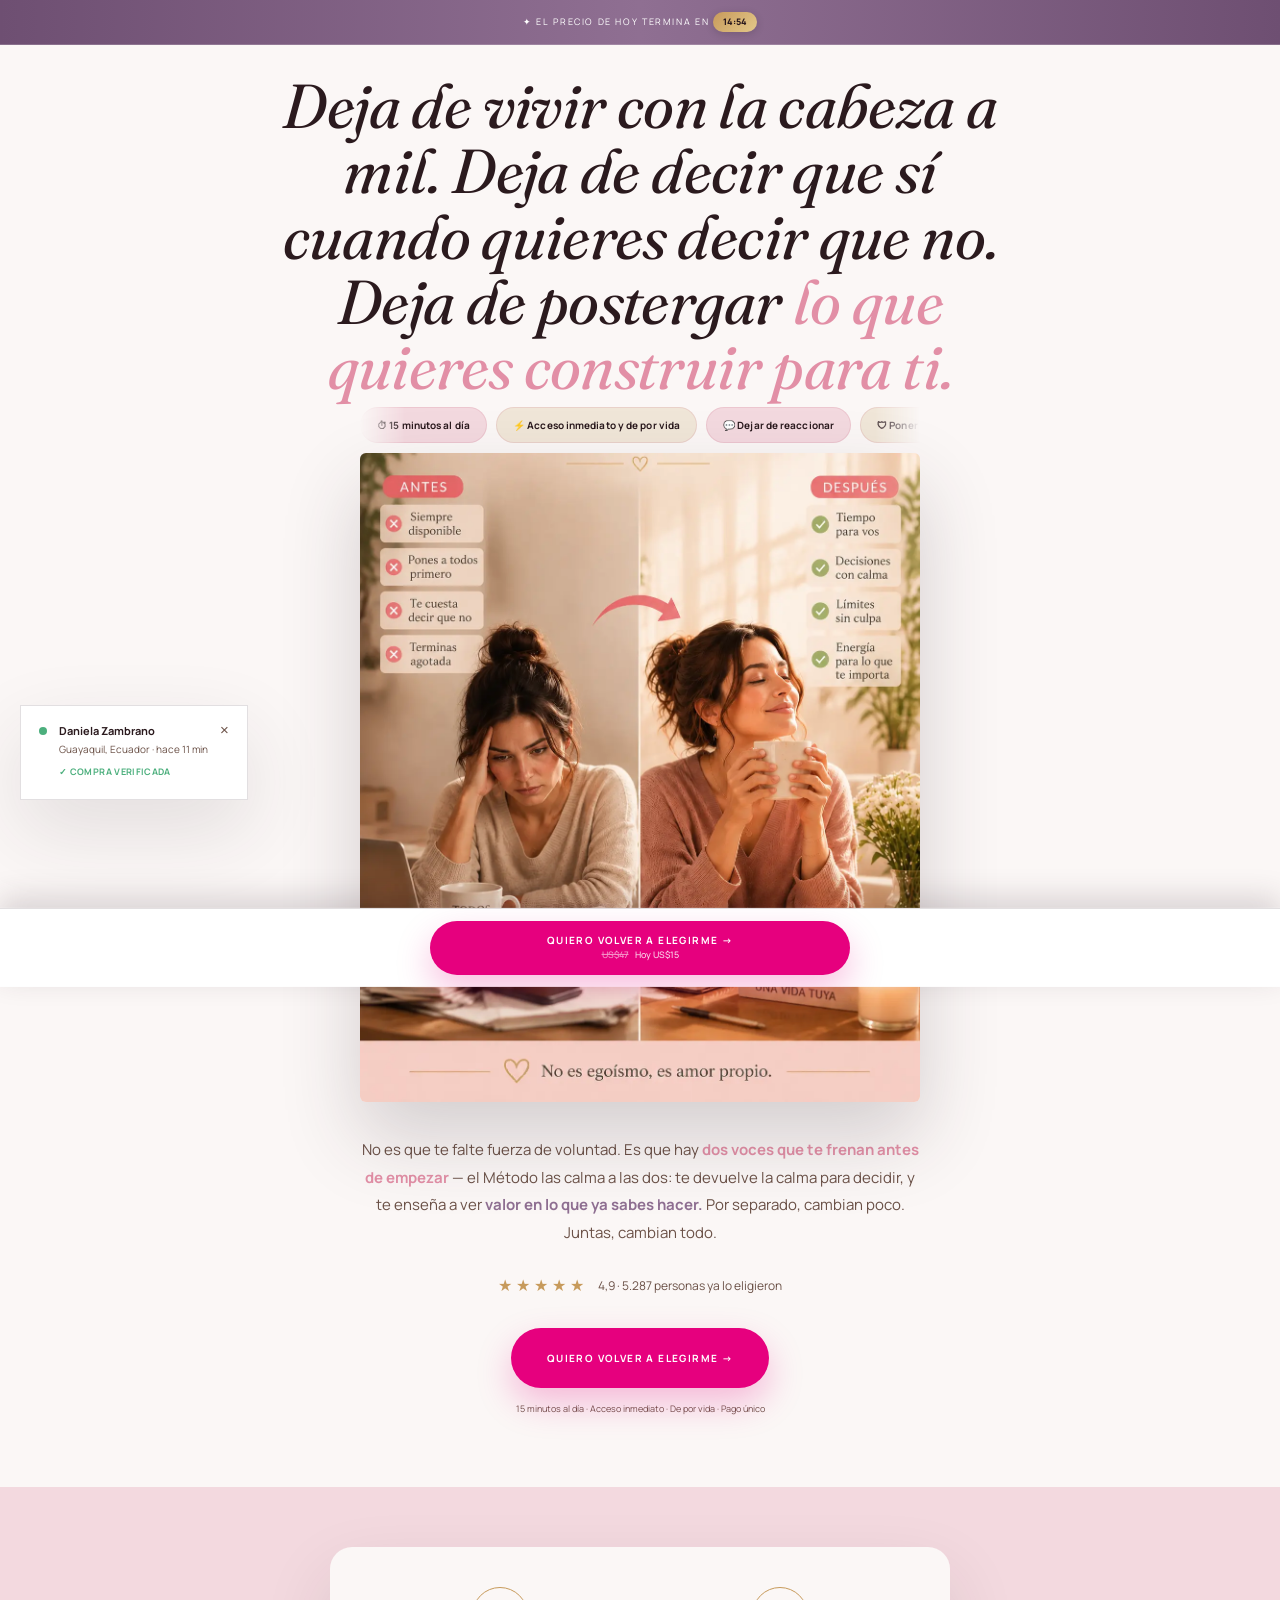
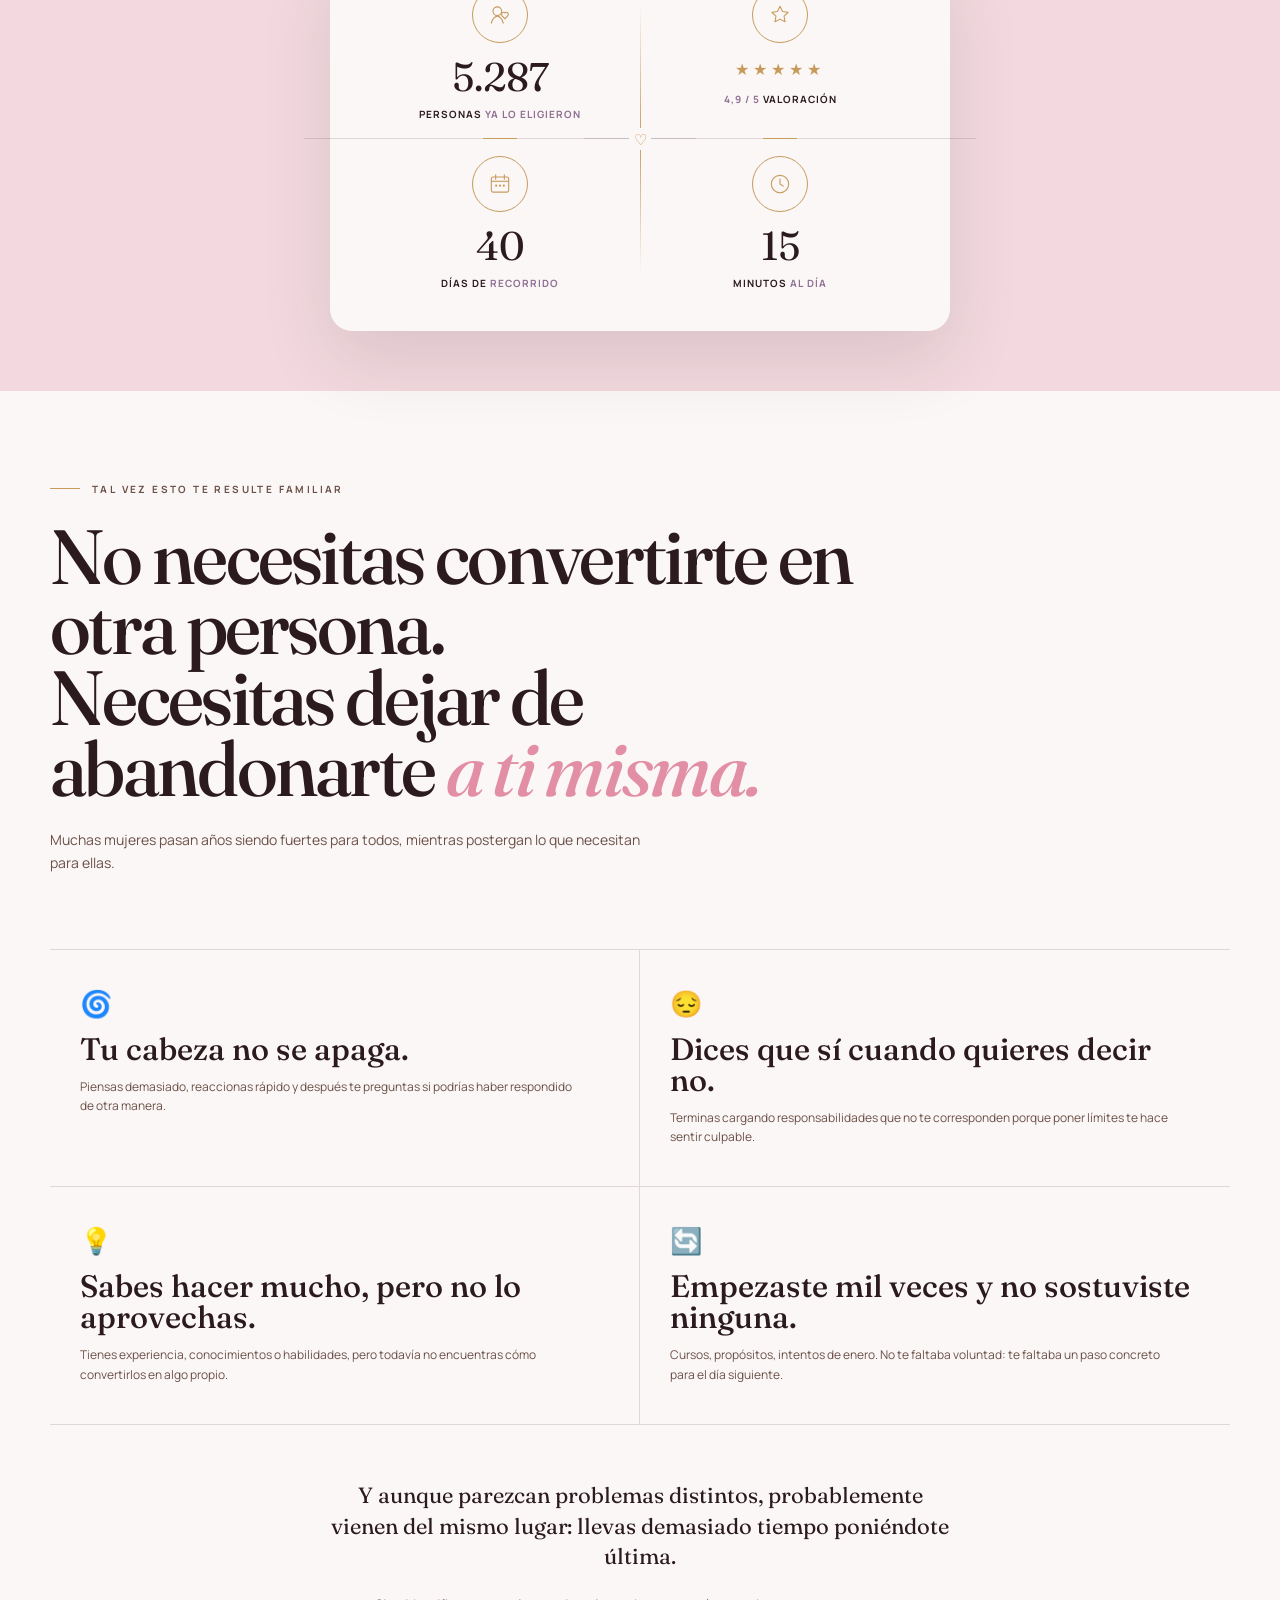
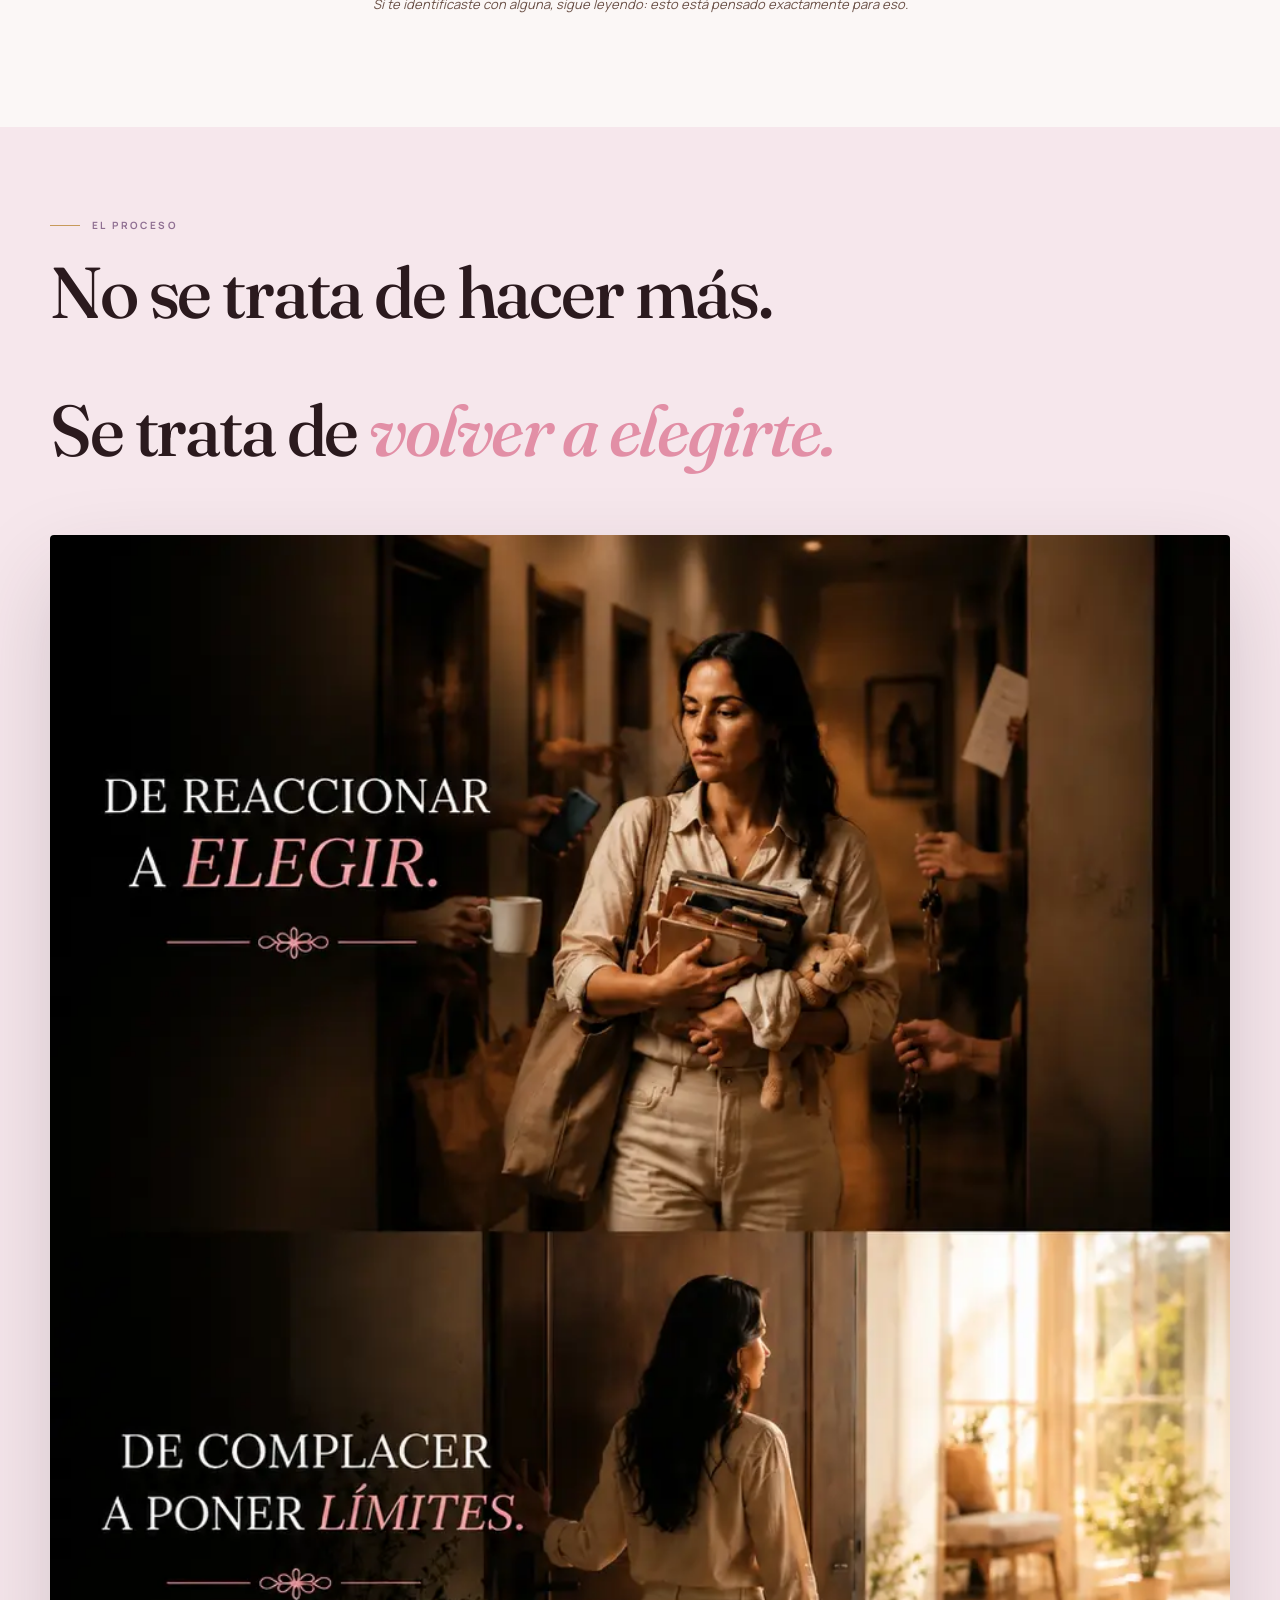
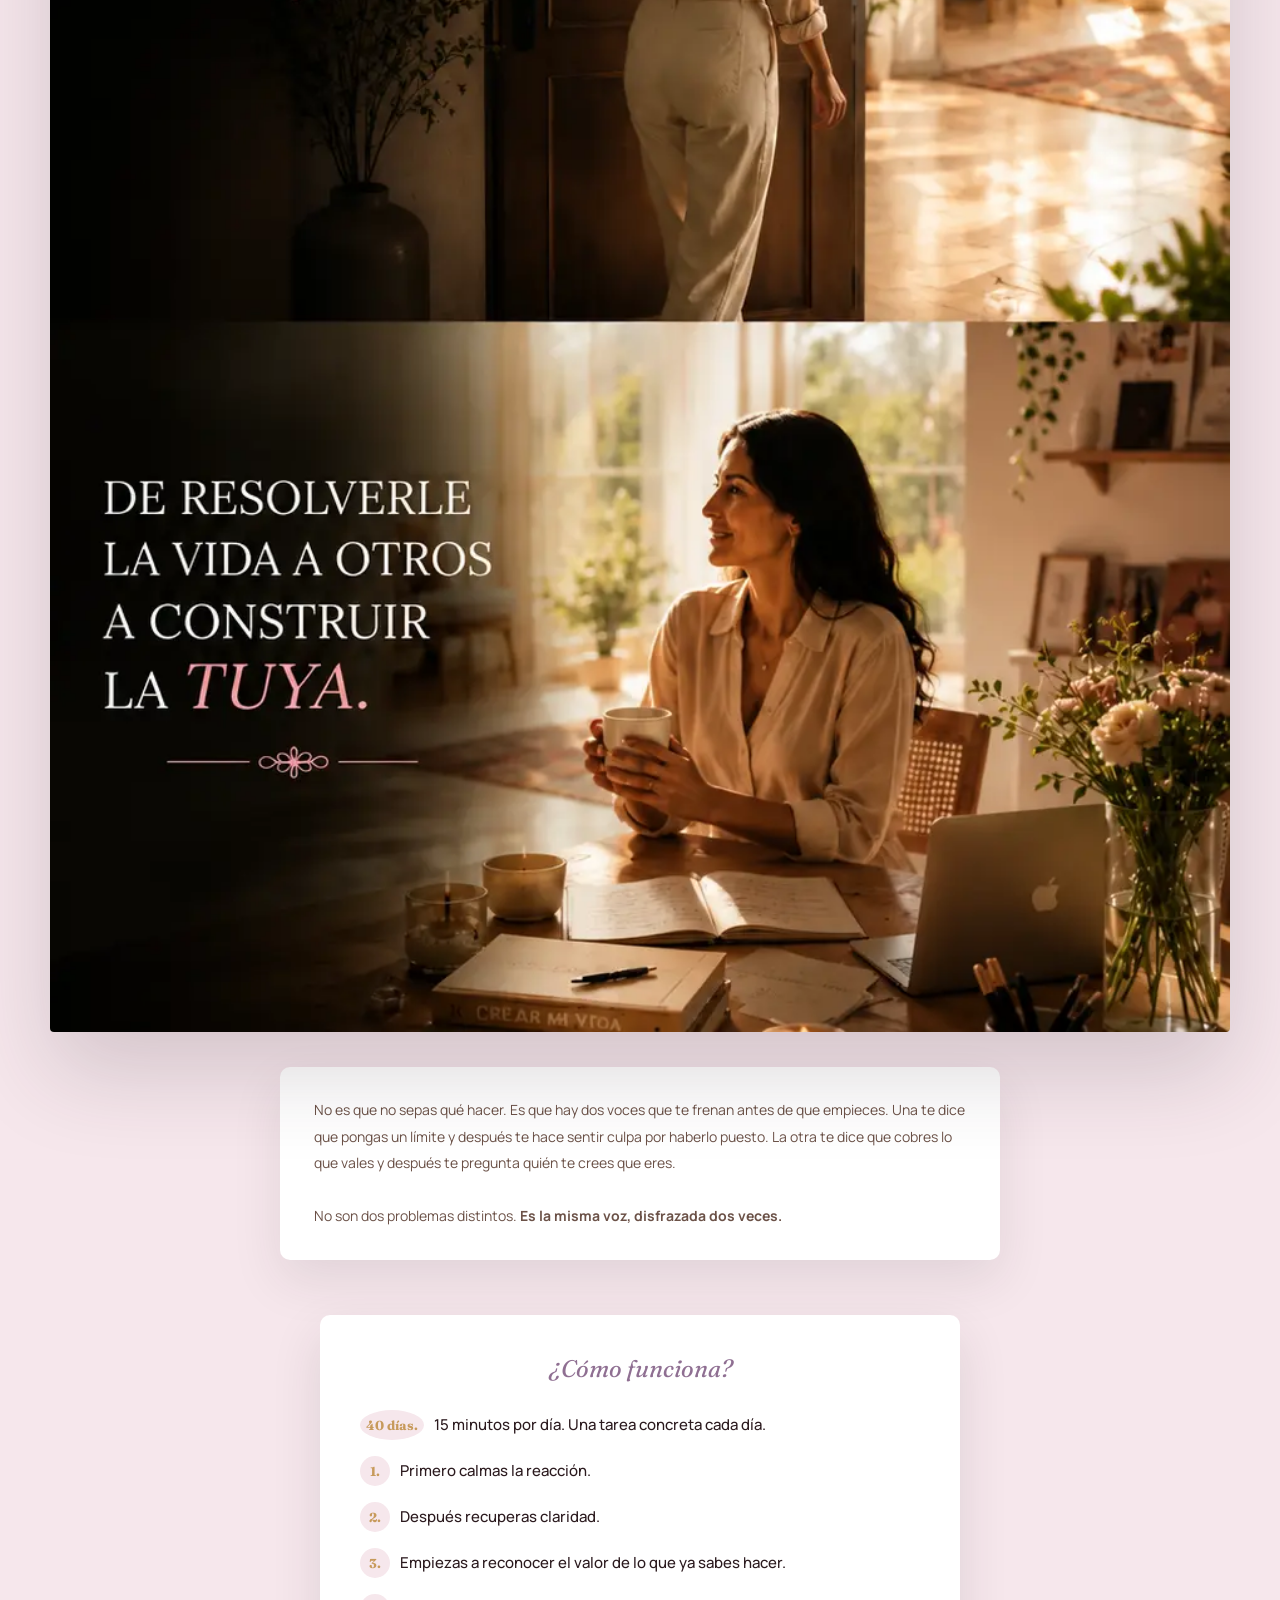
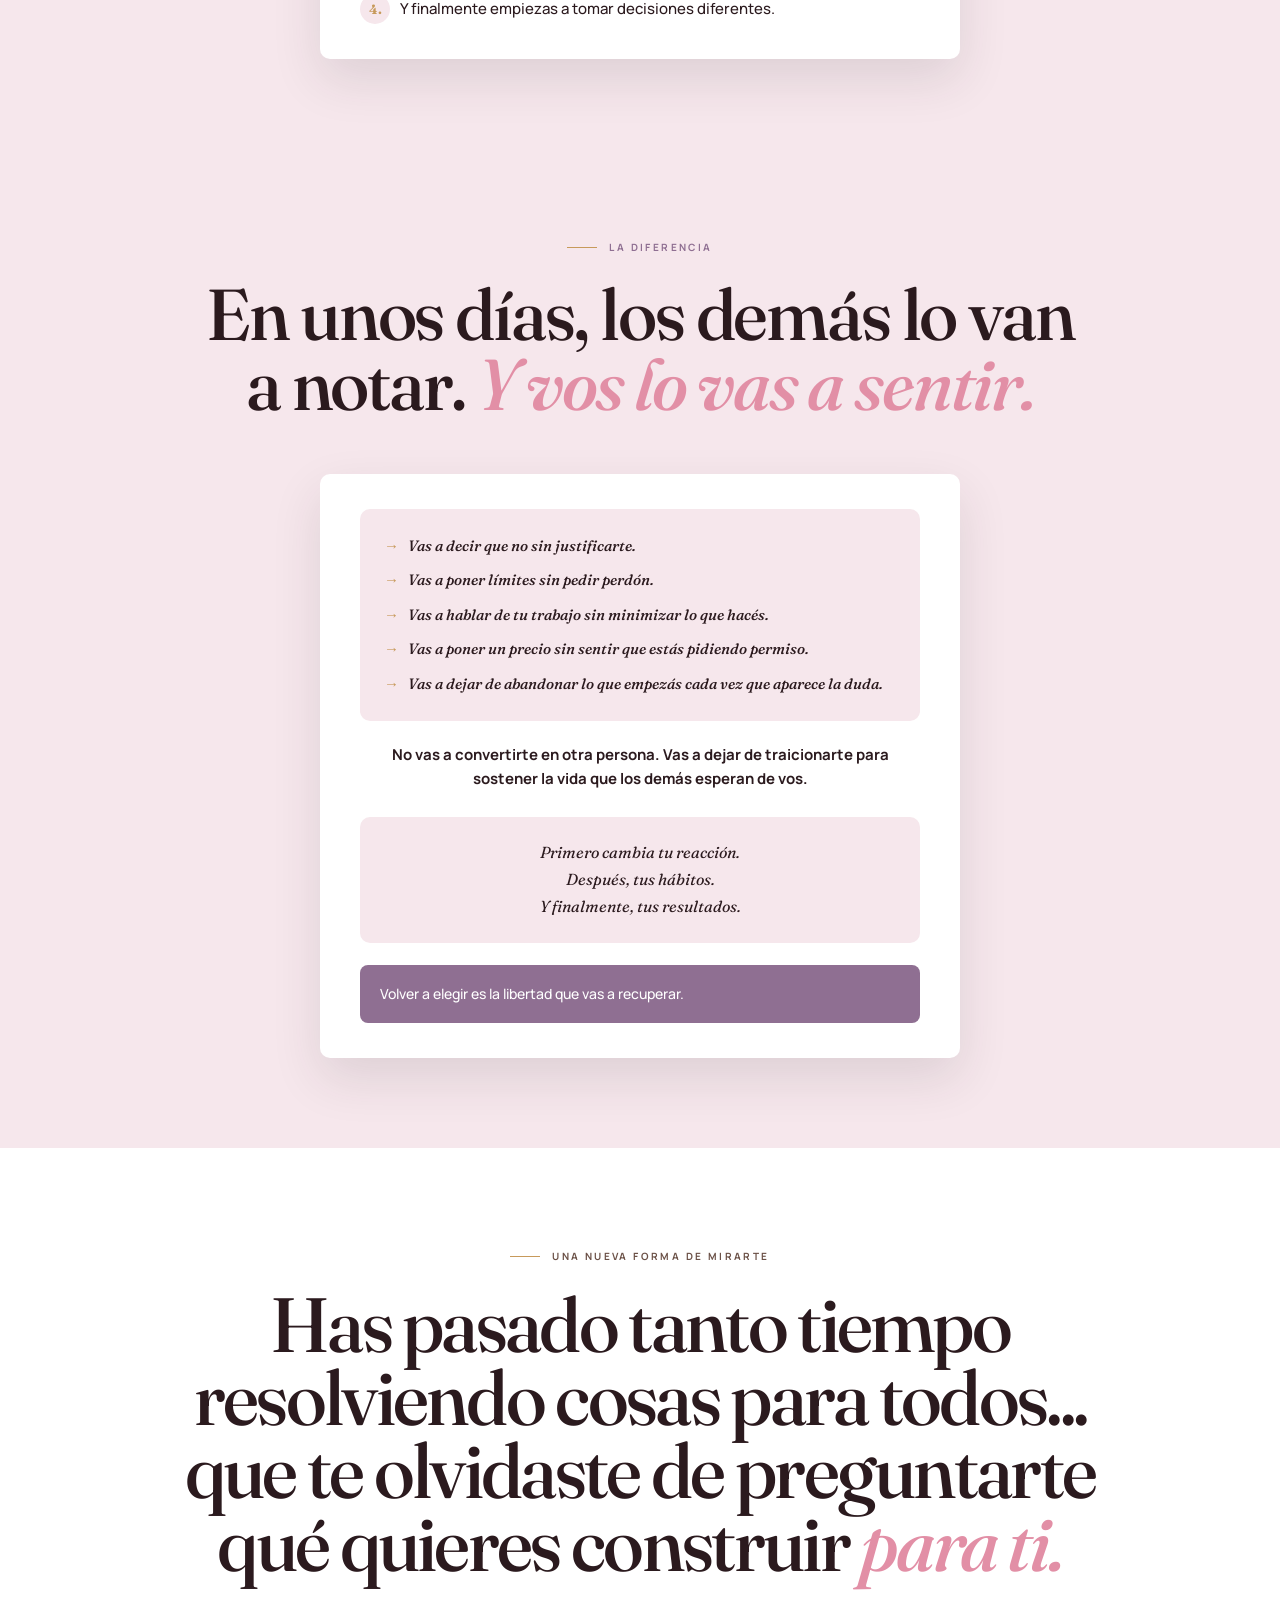
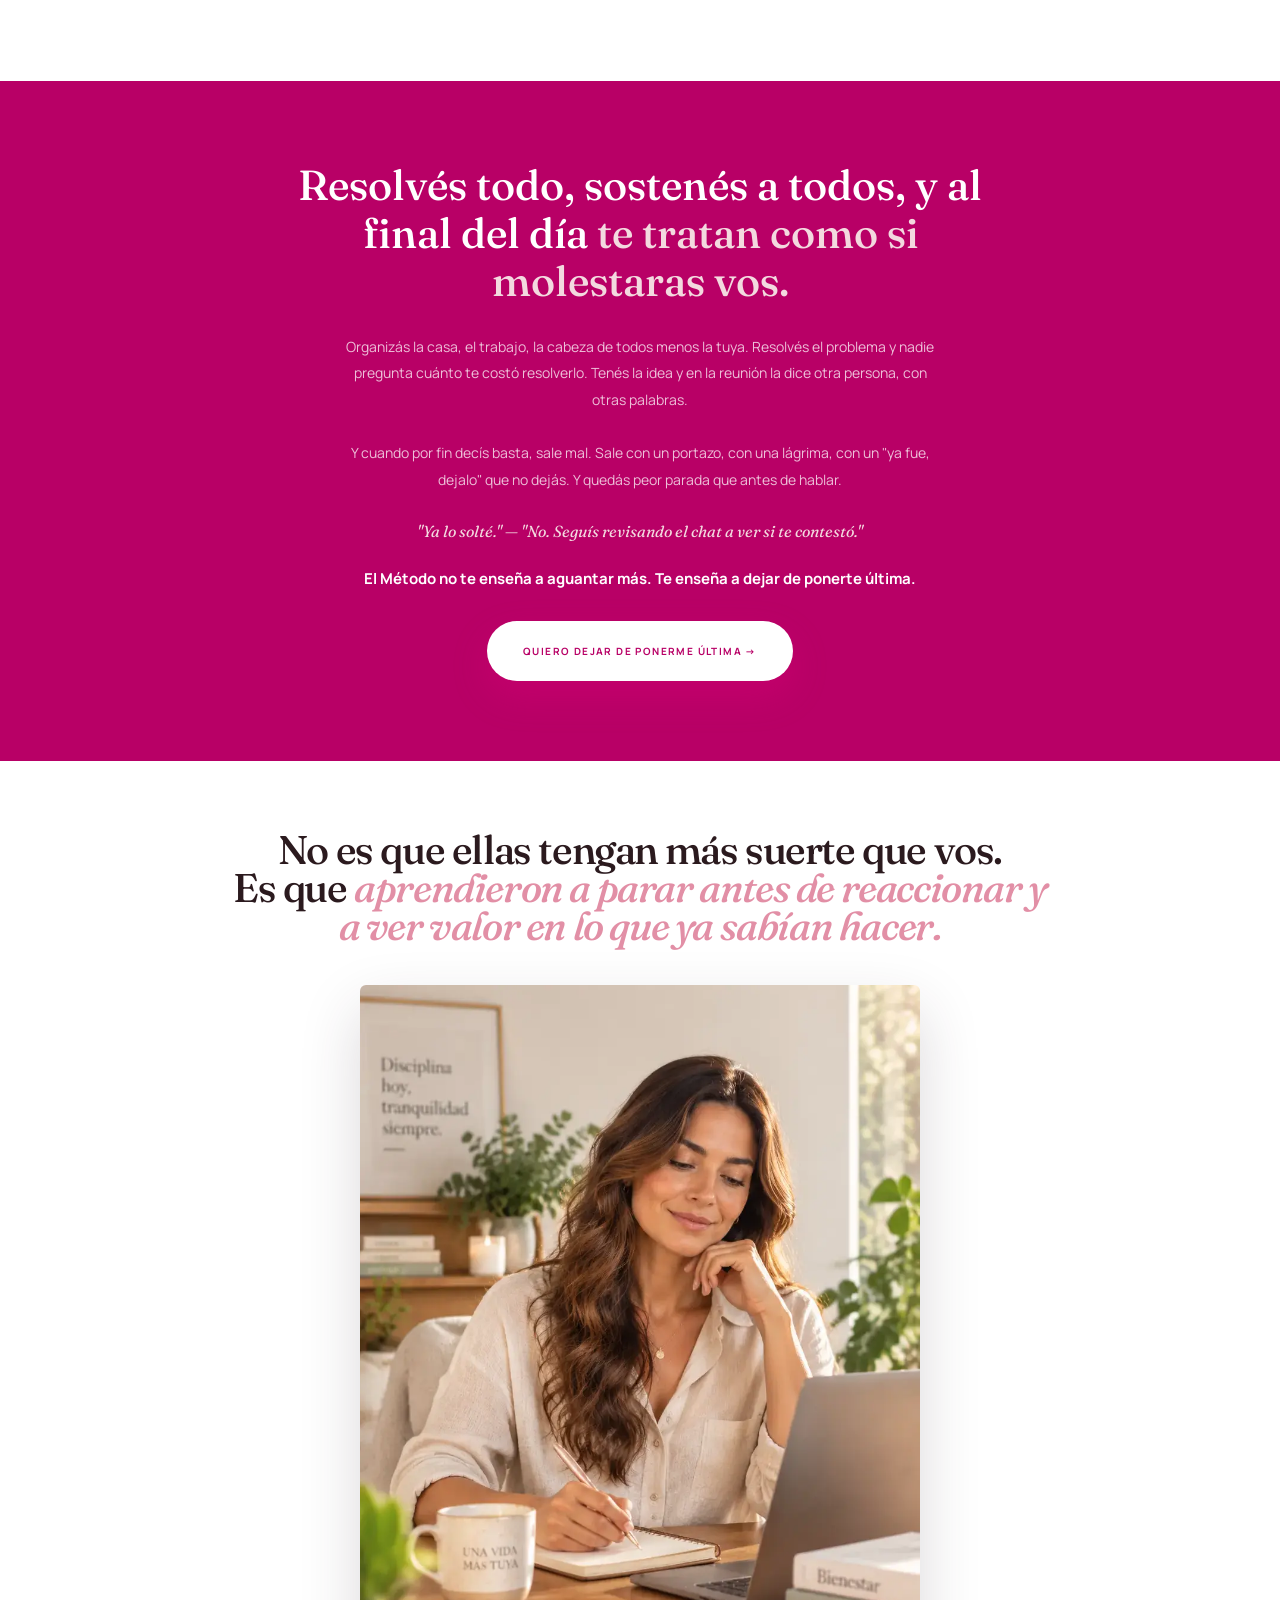
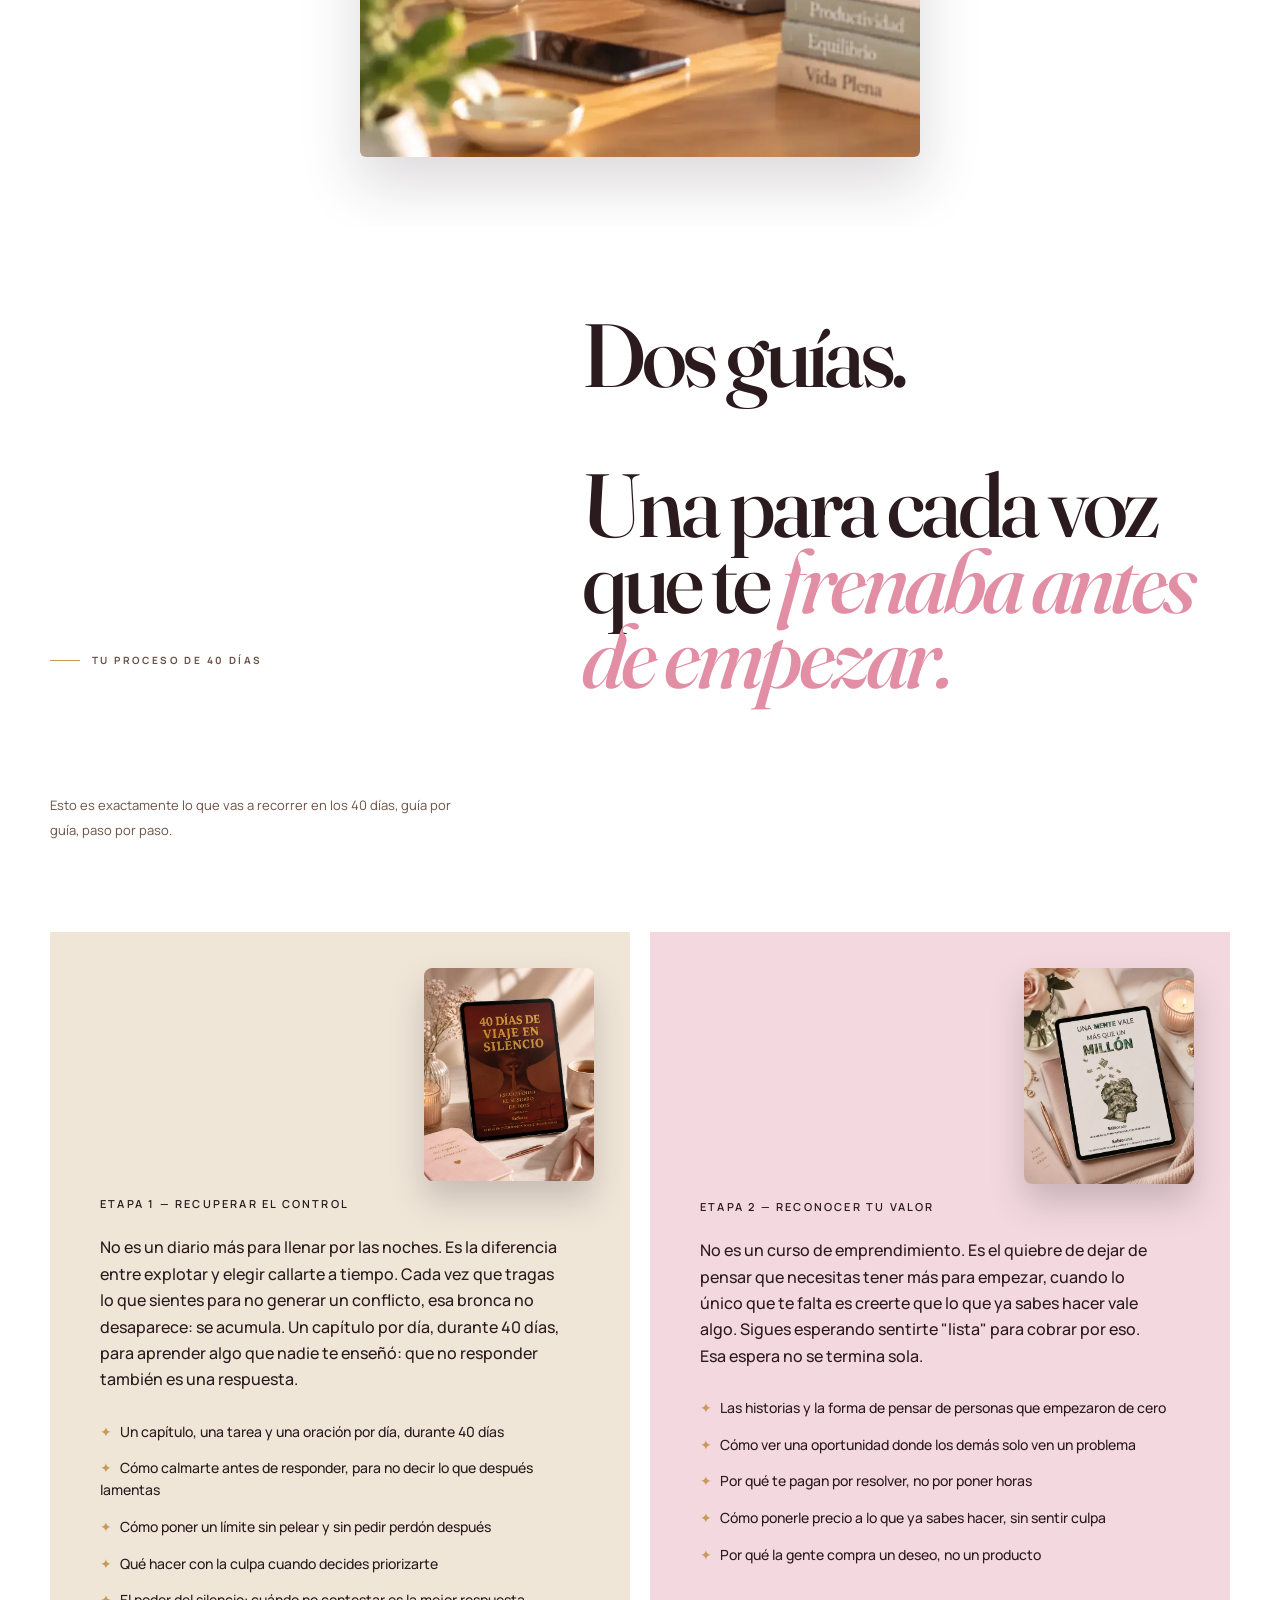
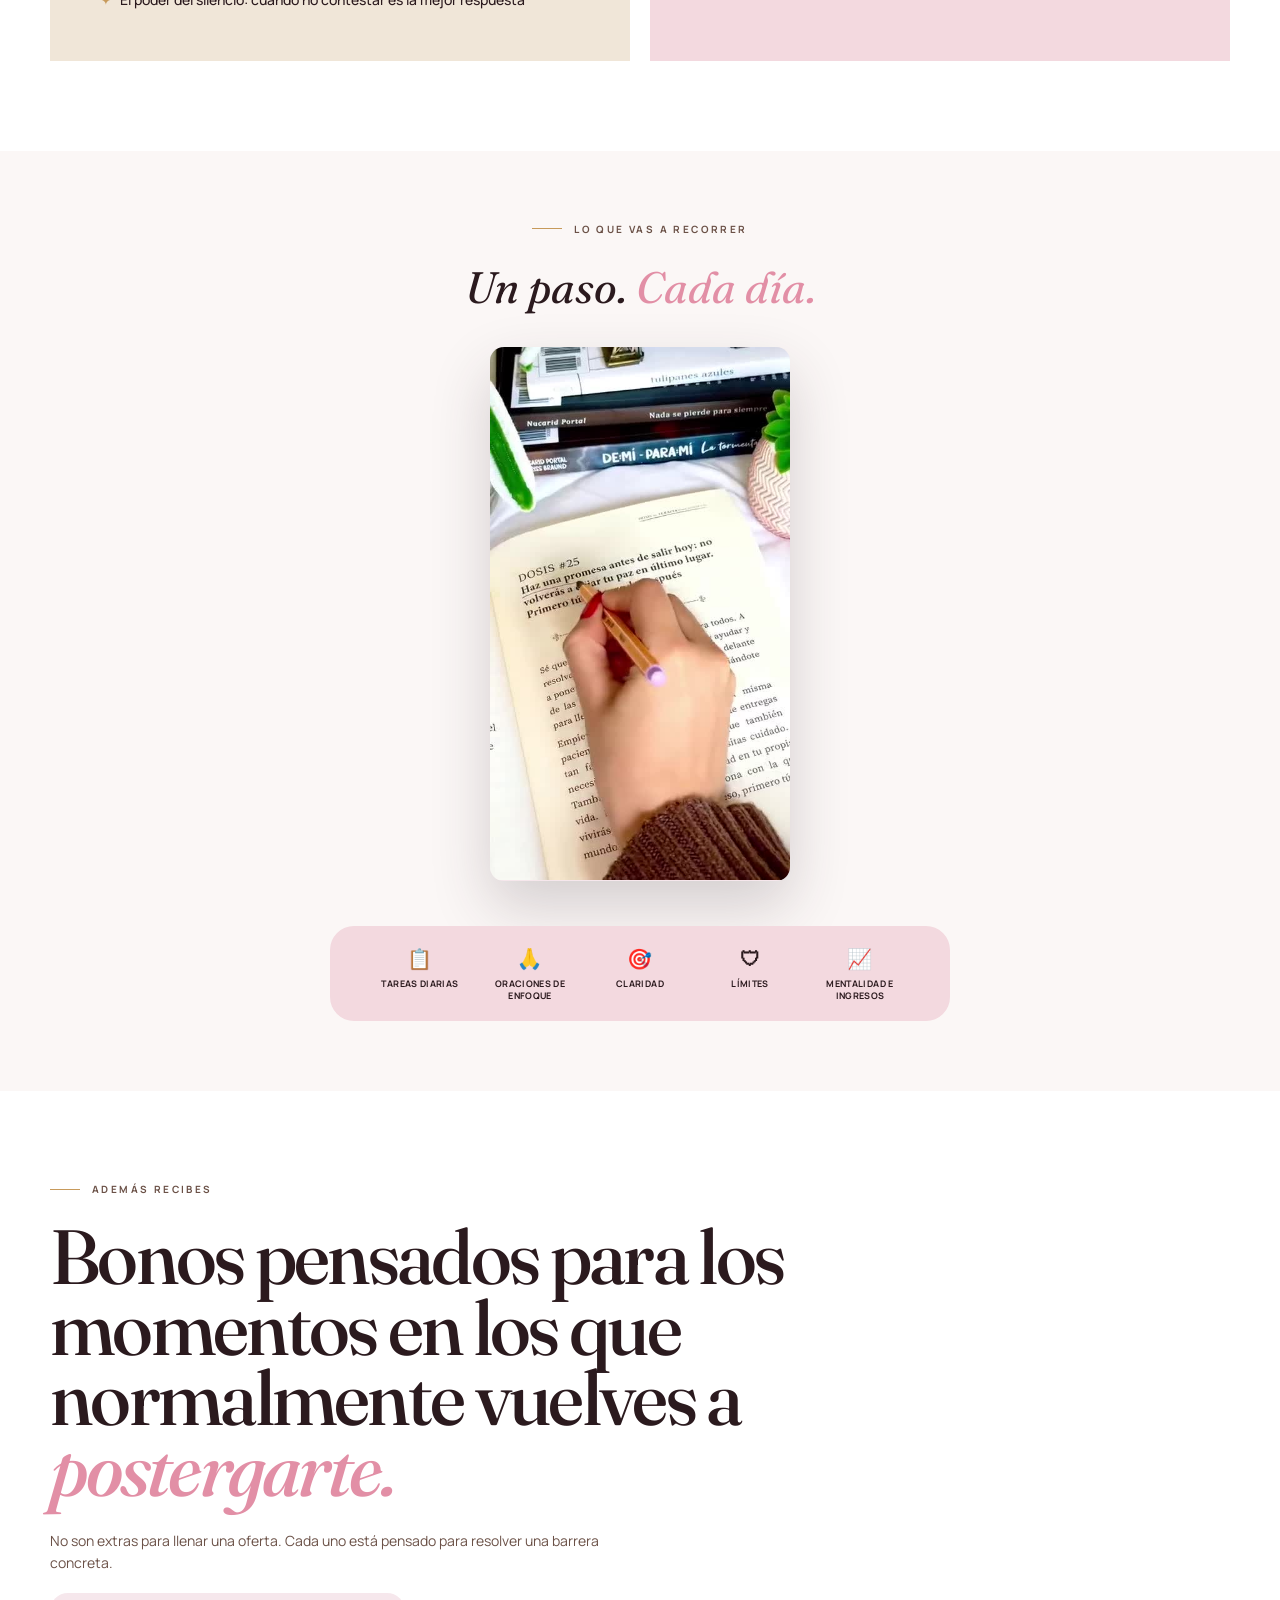
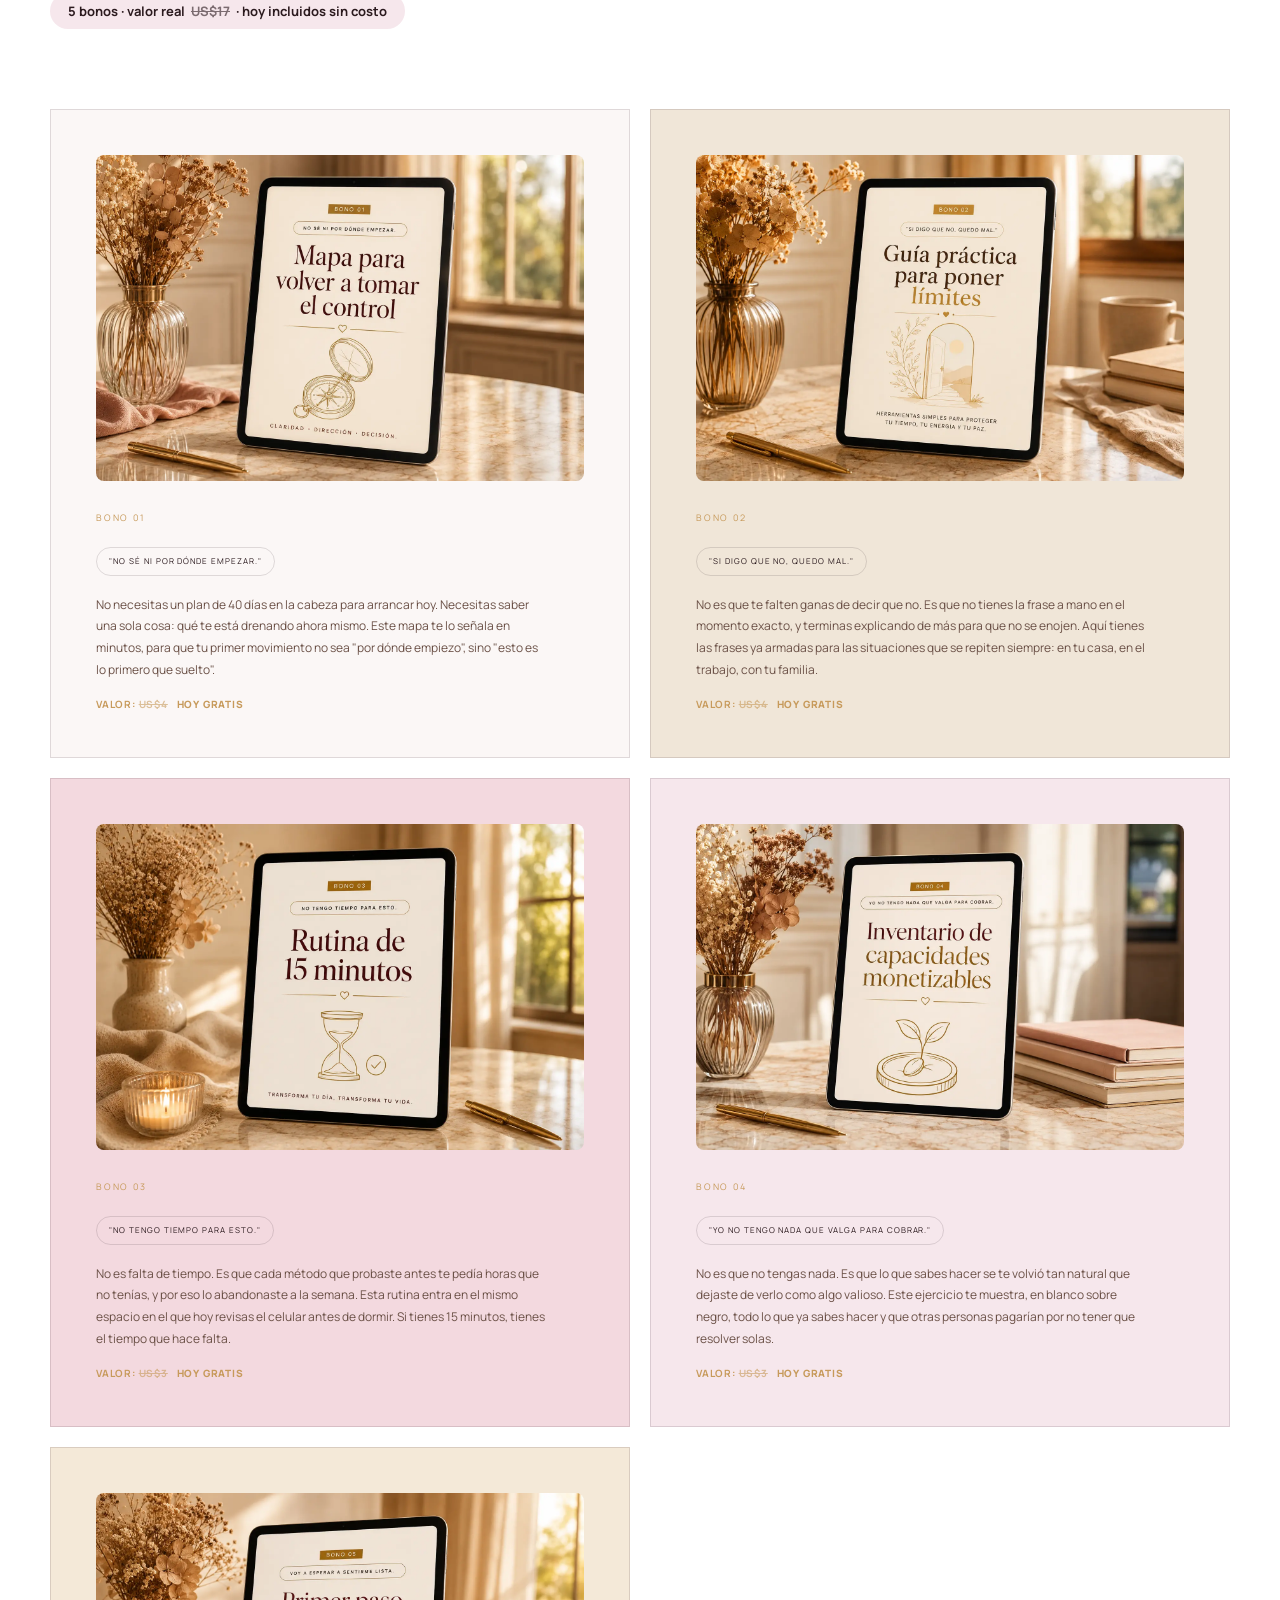
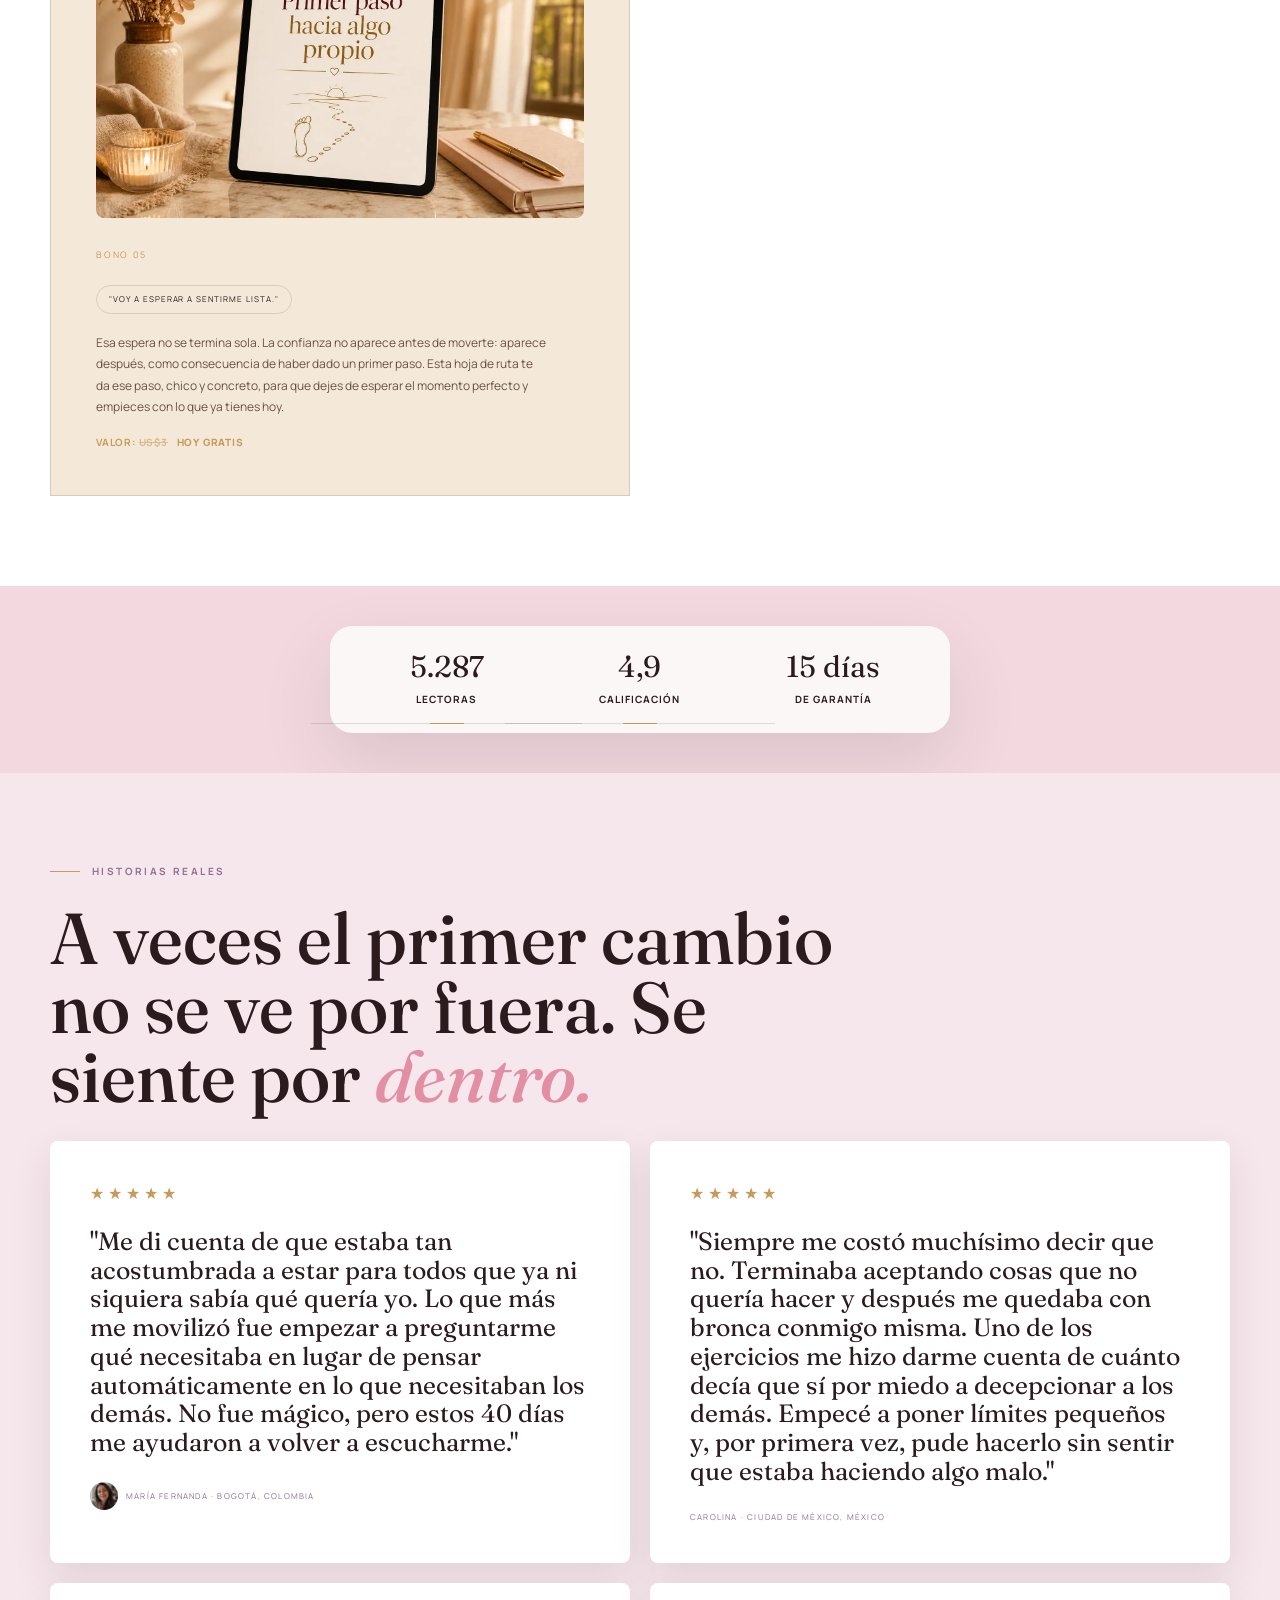
==== commit 54e97845: "Update index.html" ====
--- a/index.html
+++ b/index.html
@@ -2712,7 +2712,7 @@
 <div class="eyebrow" style="justify-content:center;">Lo que vas a recorrer</div>
 <h2 class="recorrido-title">Un paso. <em>Cada día.</em></h2>
 <div class="method-video-wrap">
-<video class="method-video" data-src="images/recorrido-video.mp4" poster="images/recorrido-poster.jpg" muted loop playsinline preload="none" aria-label="Recorrido rápido de las páginas del método"></video>
+<video class="method-video" data-src="images/recorrido-mp4.mp4" poster="images/recorrido-poster.jpg" muted loop playsinline preload="none" aria-label="Recorrido rápido de las páginas del método"></video>
 </div>
 <div class="recorrido-icons">
 <div class="recorrido-icon"><span>📋</span><p>Tareas diarias</p></div>
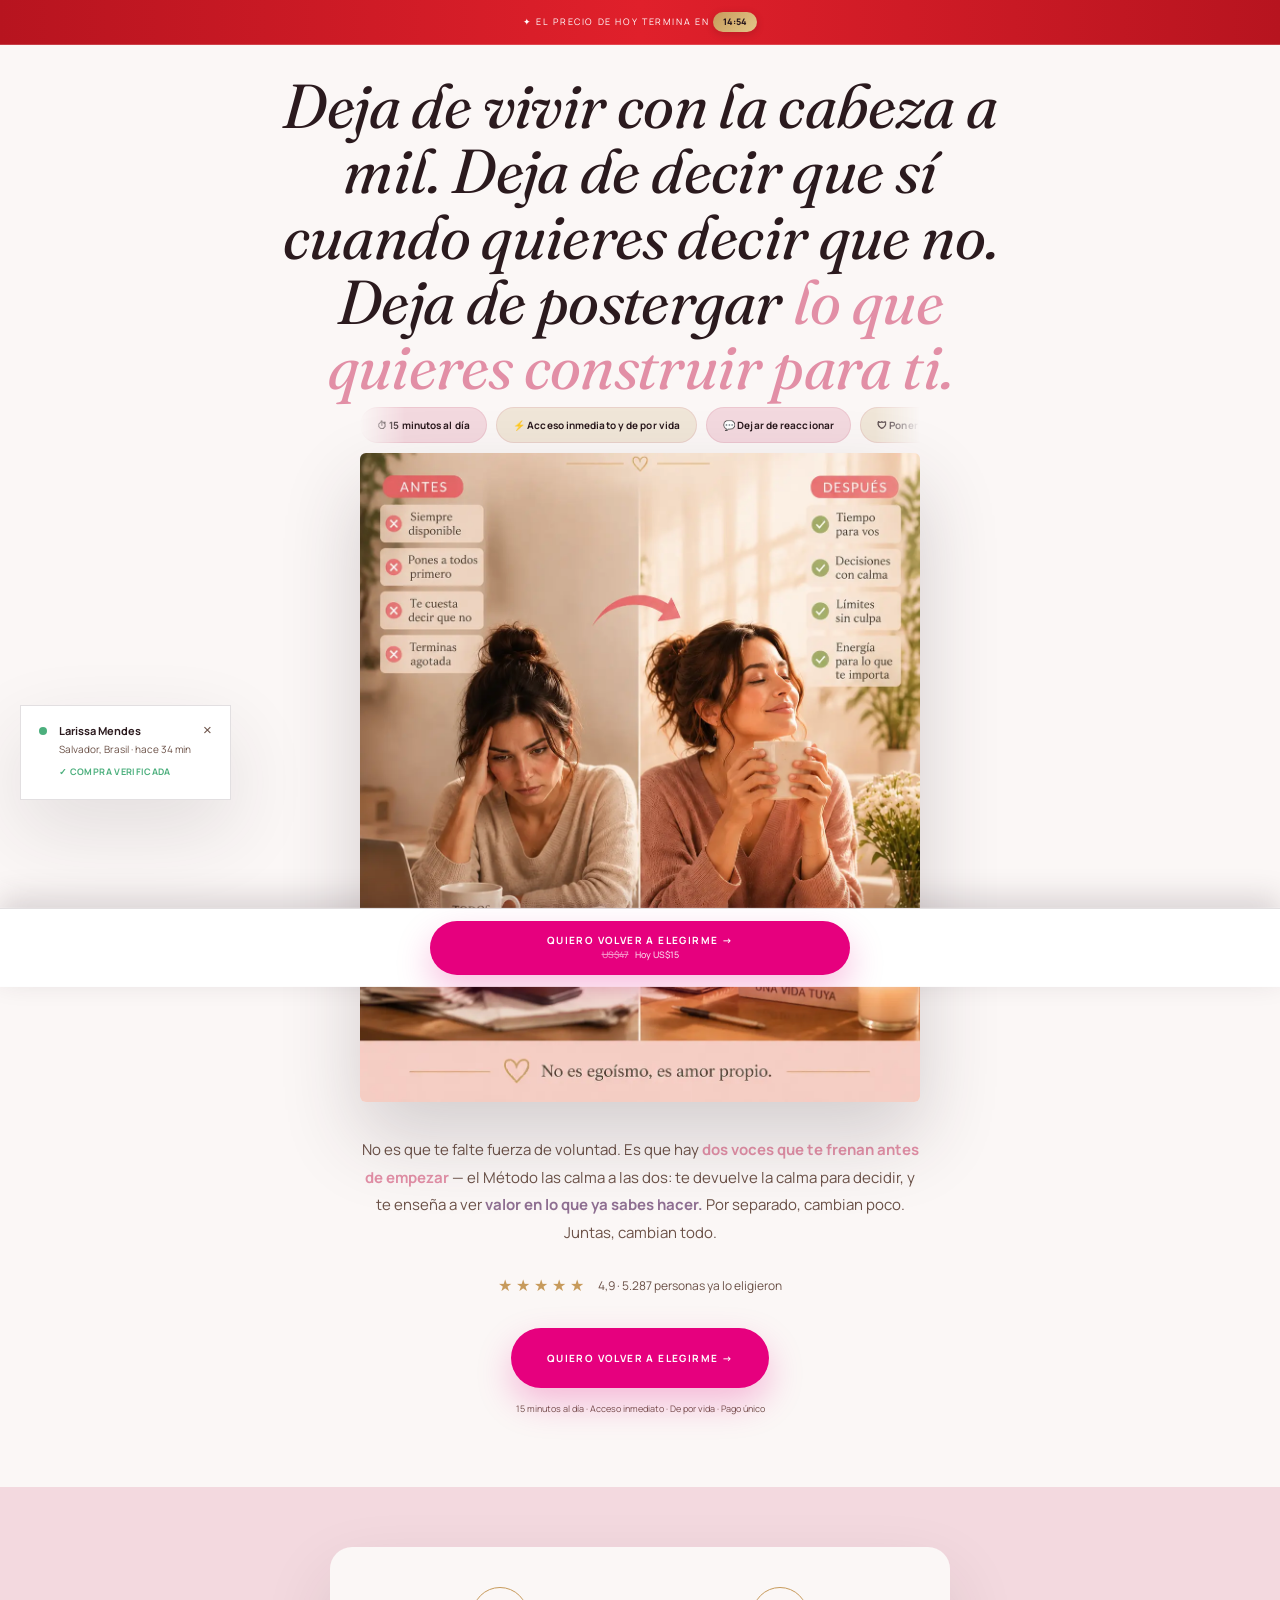
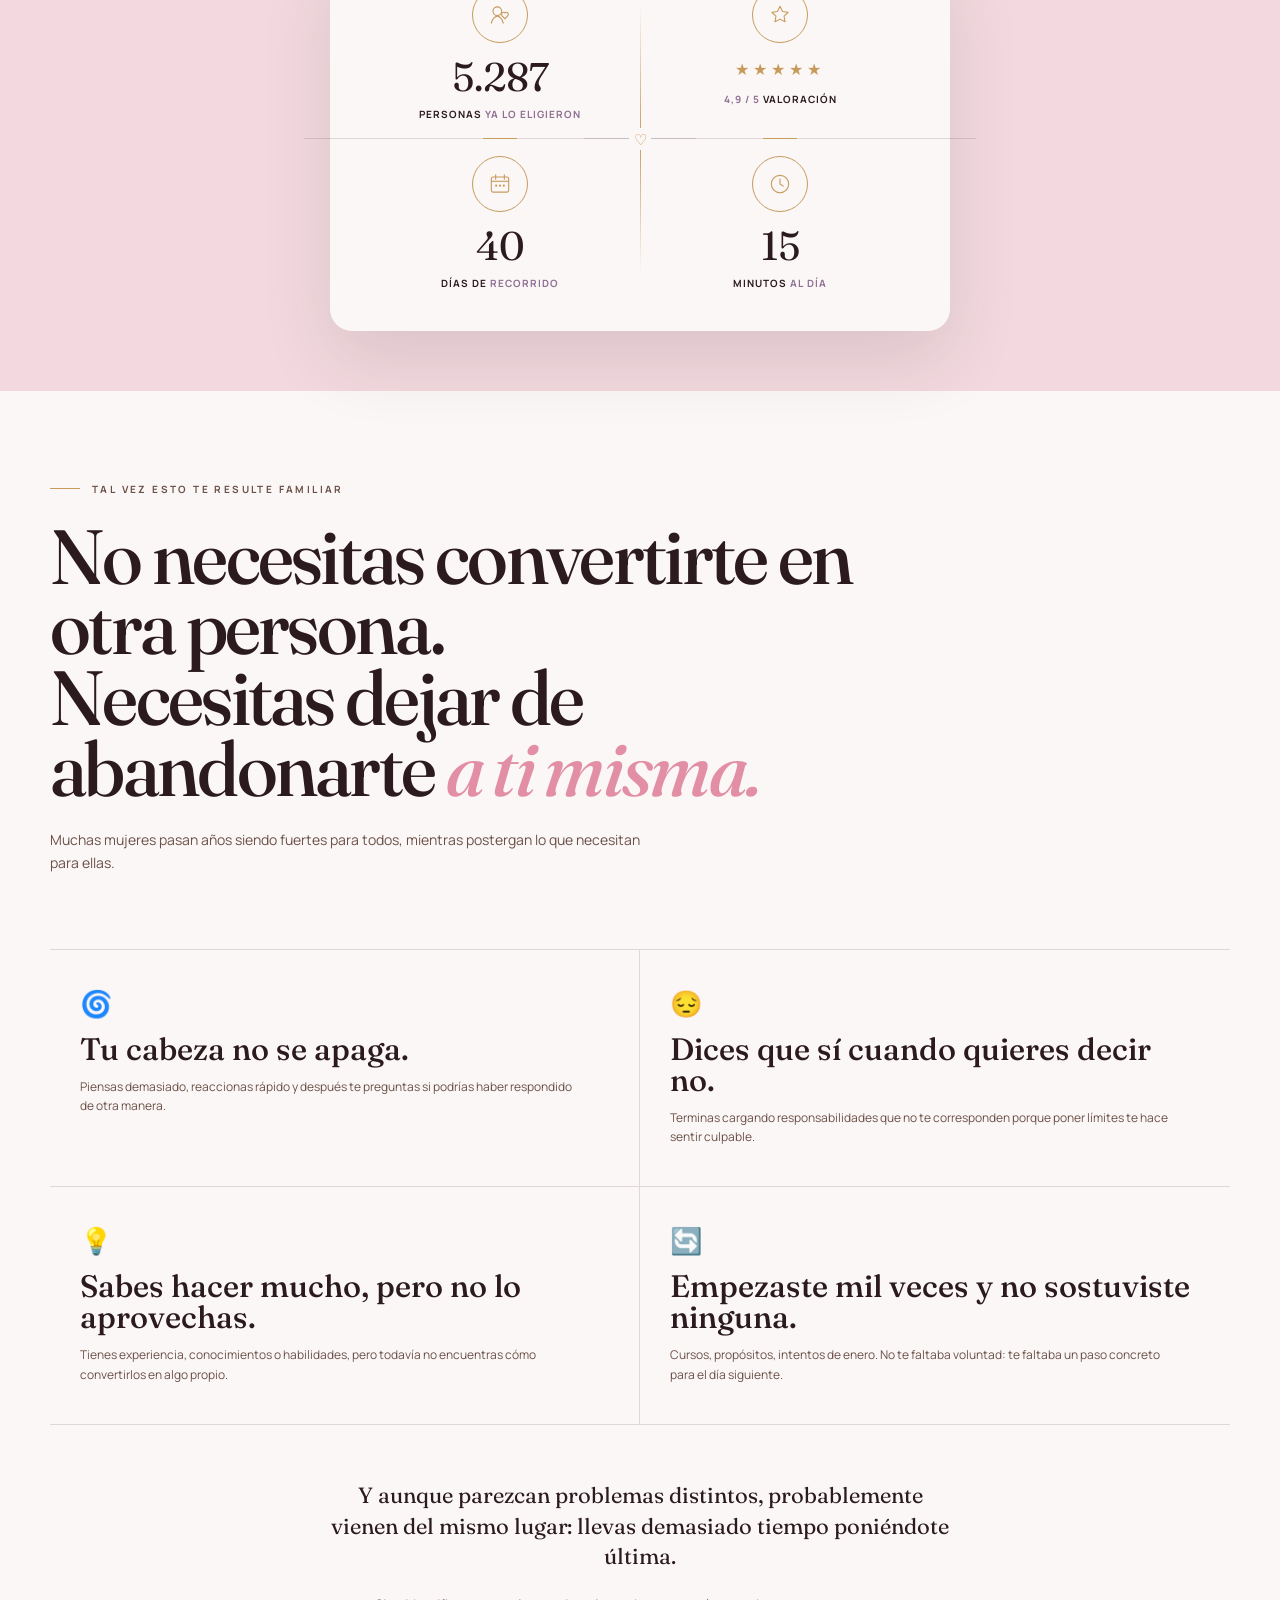
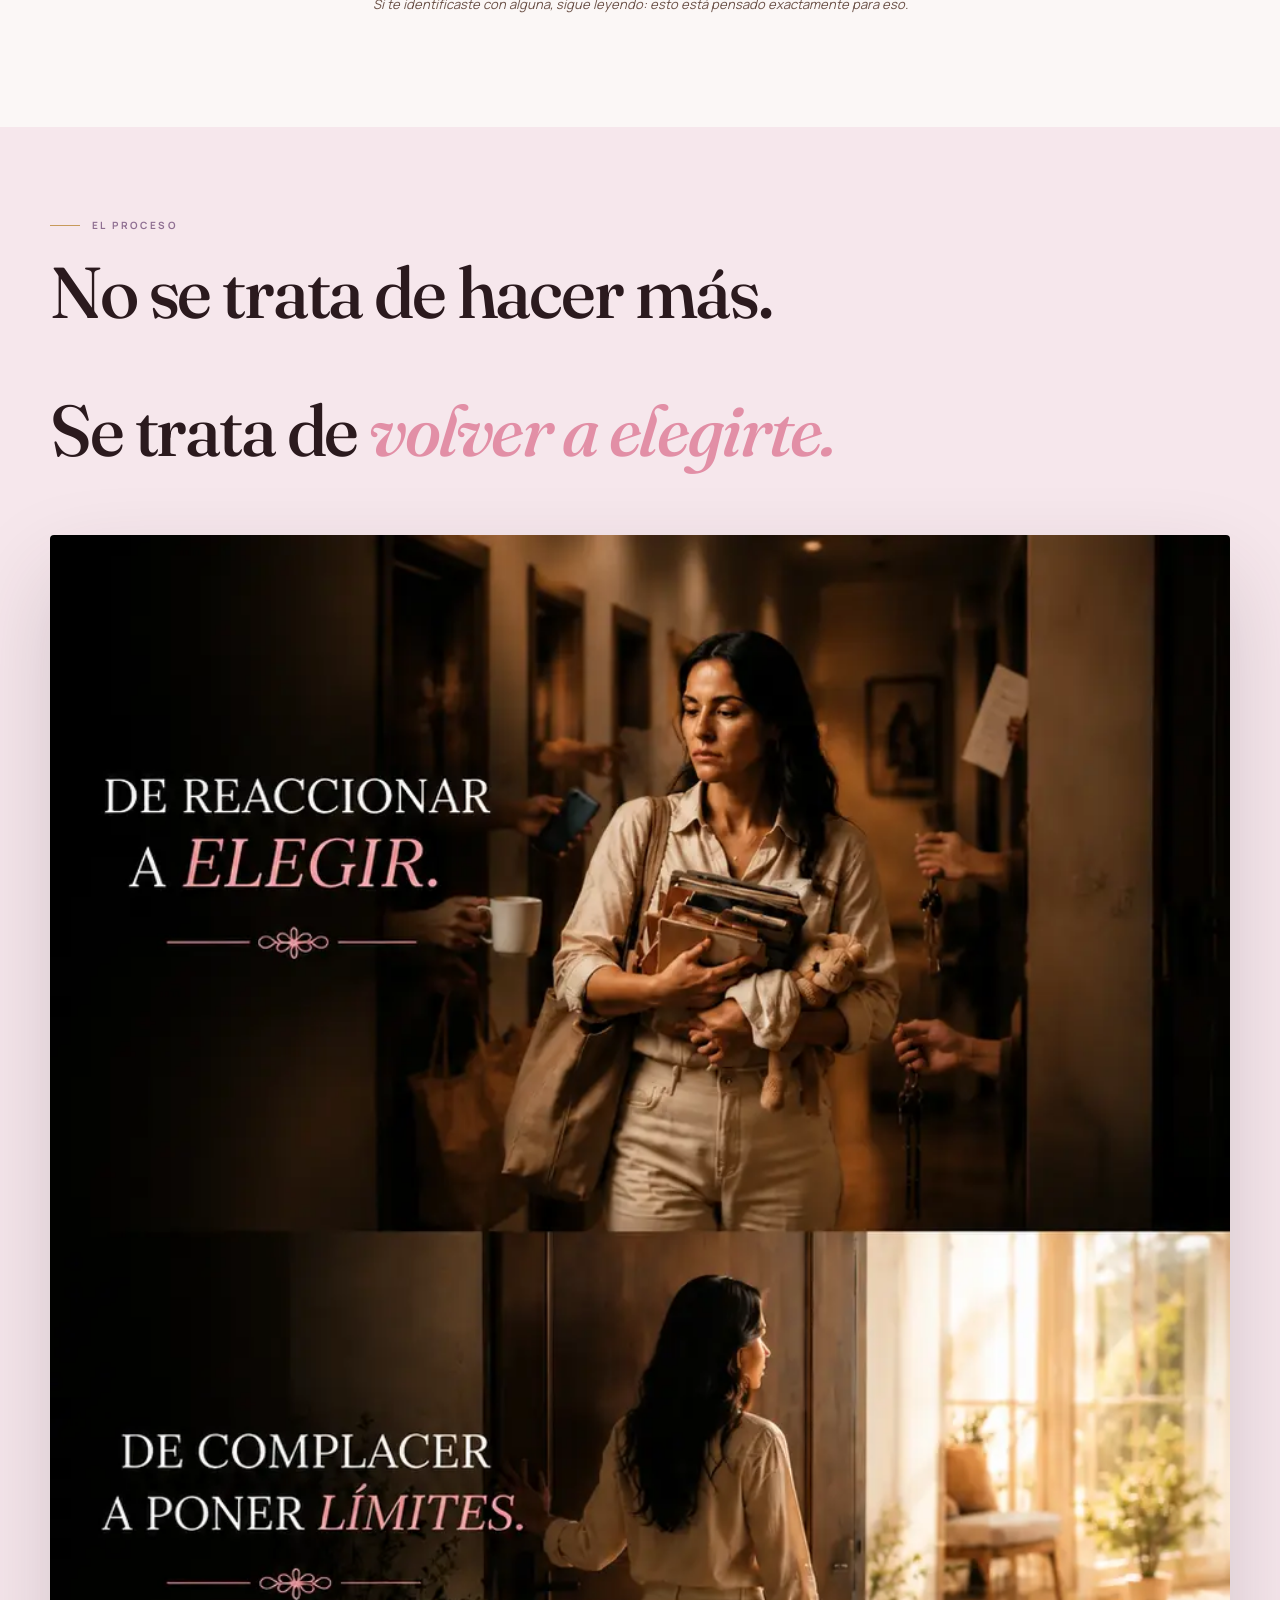
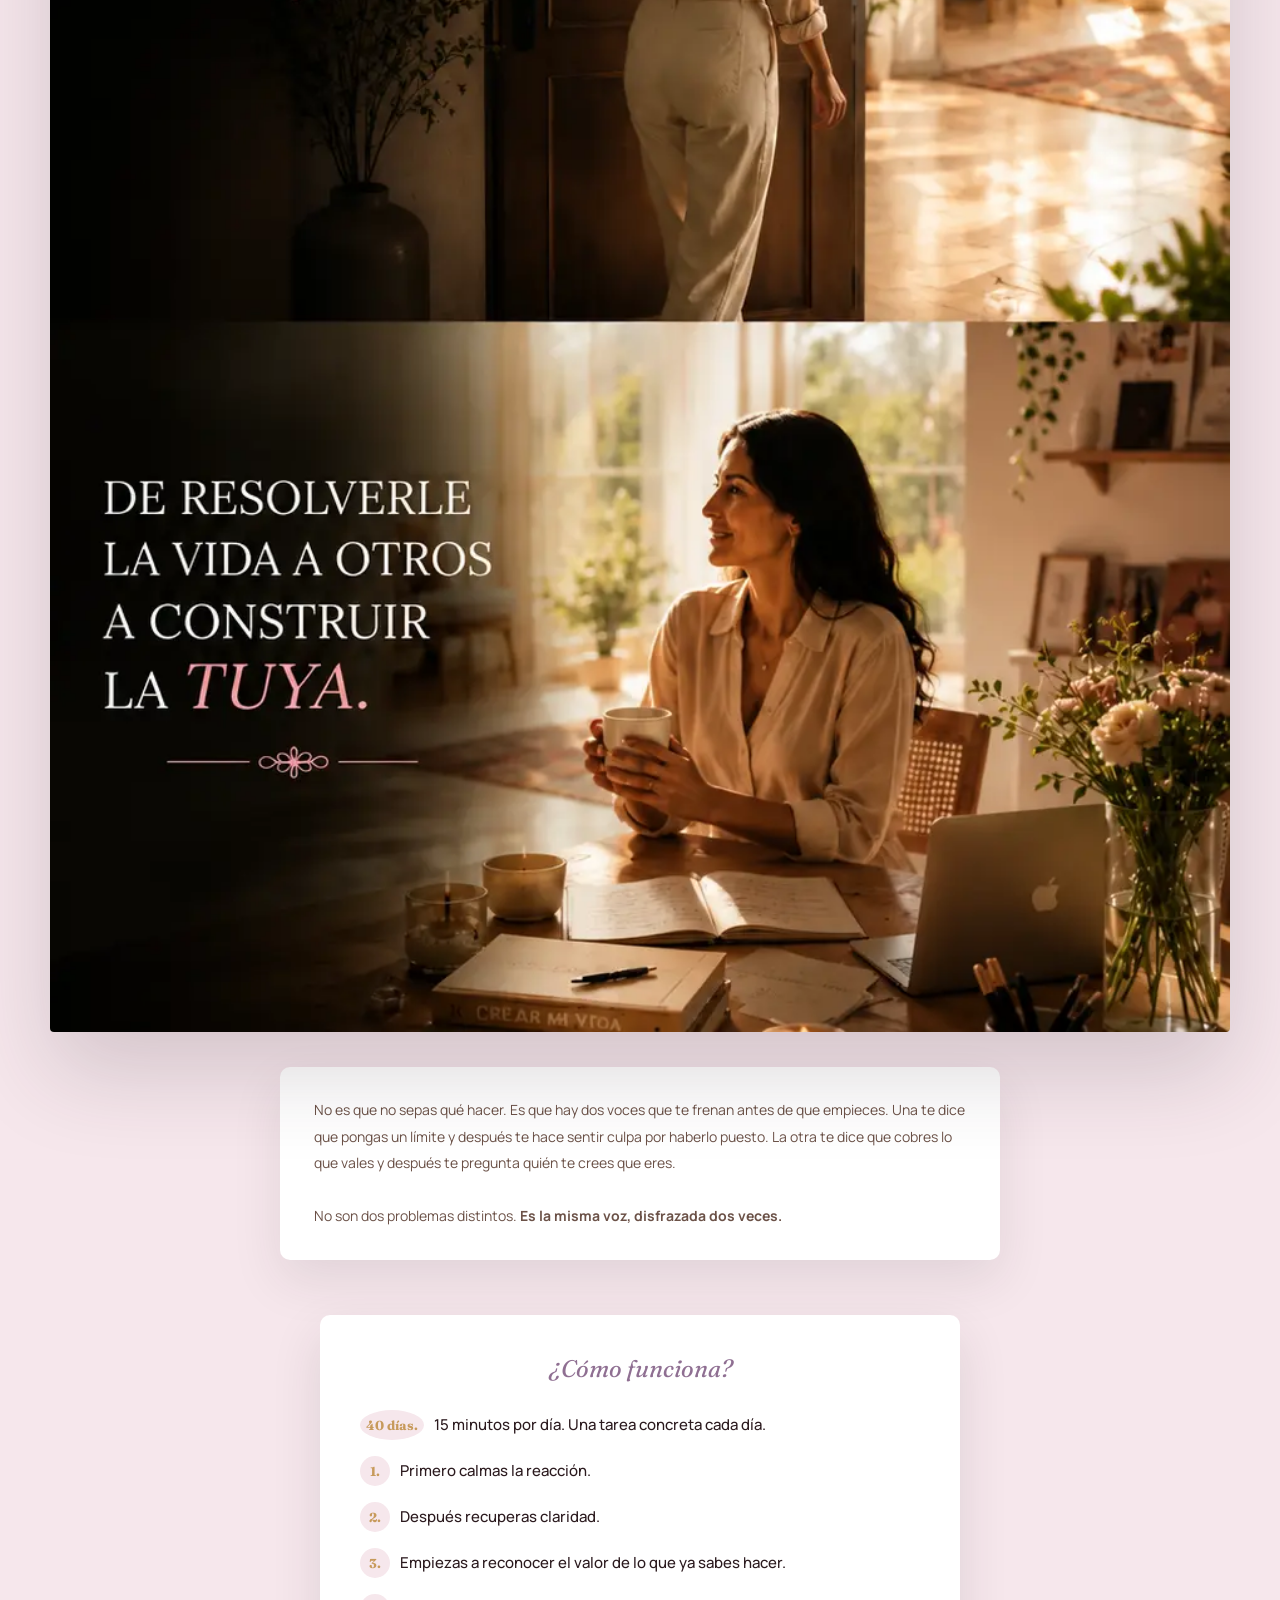
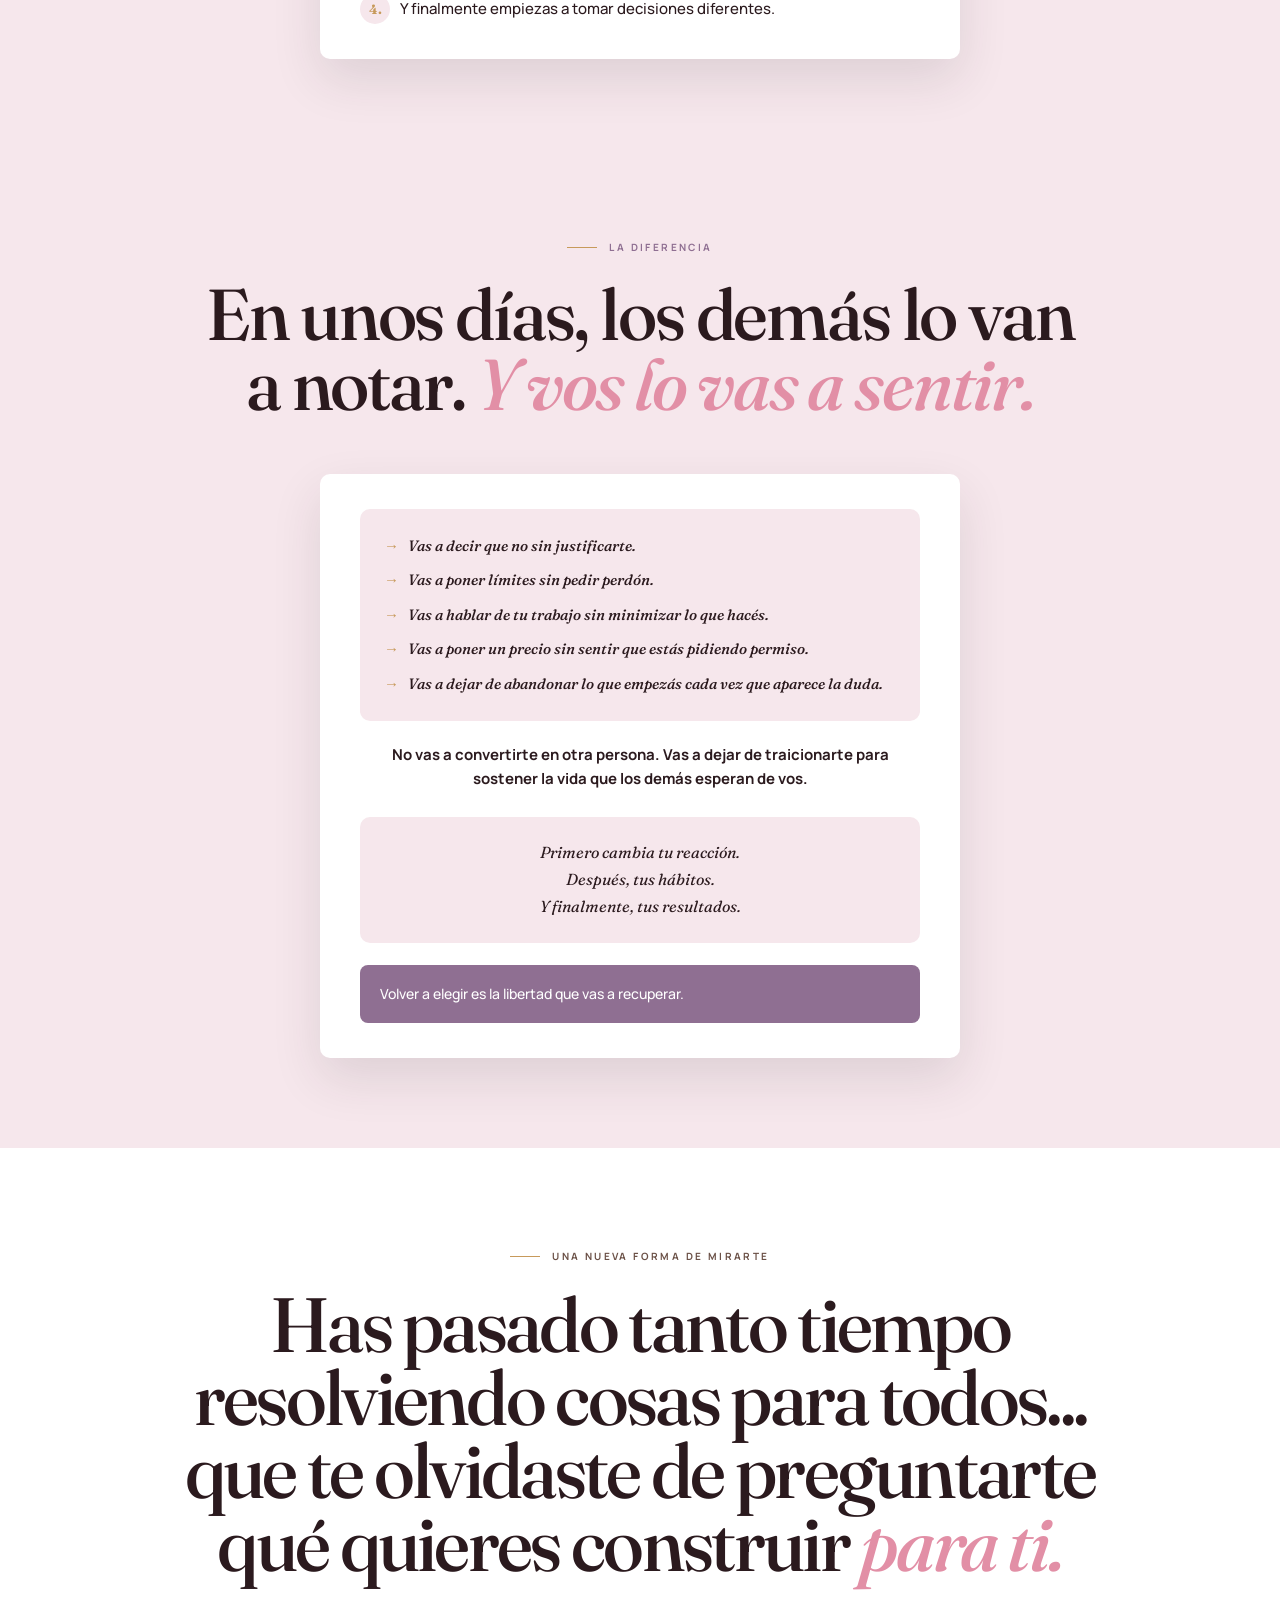
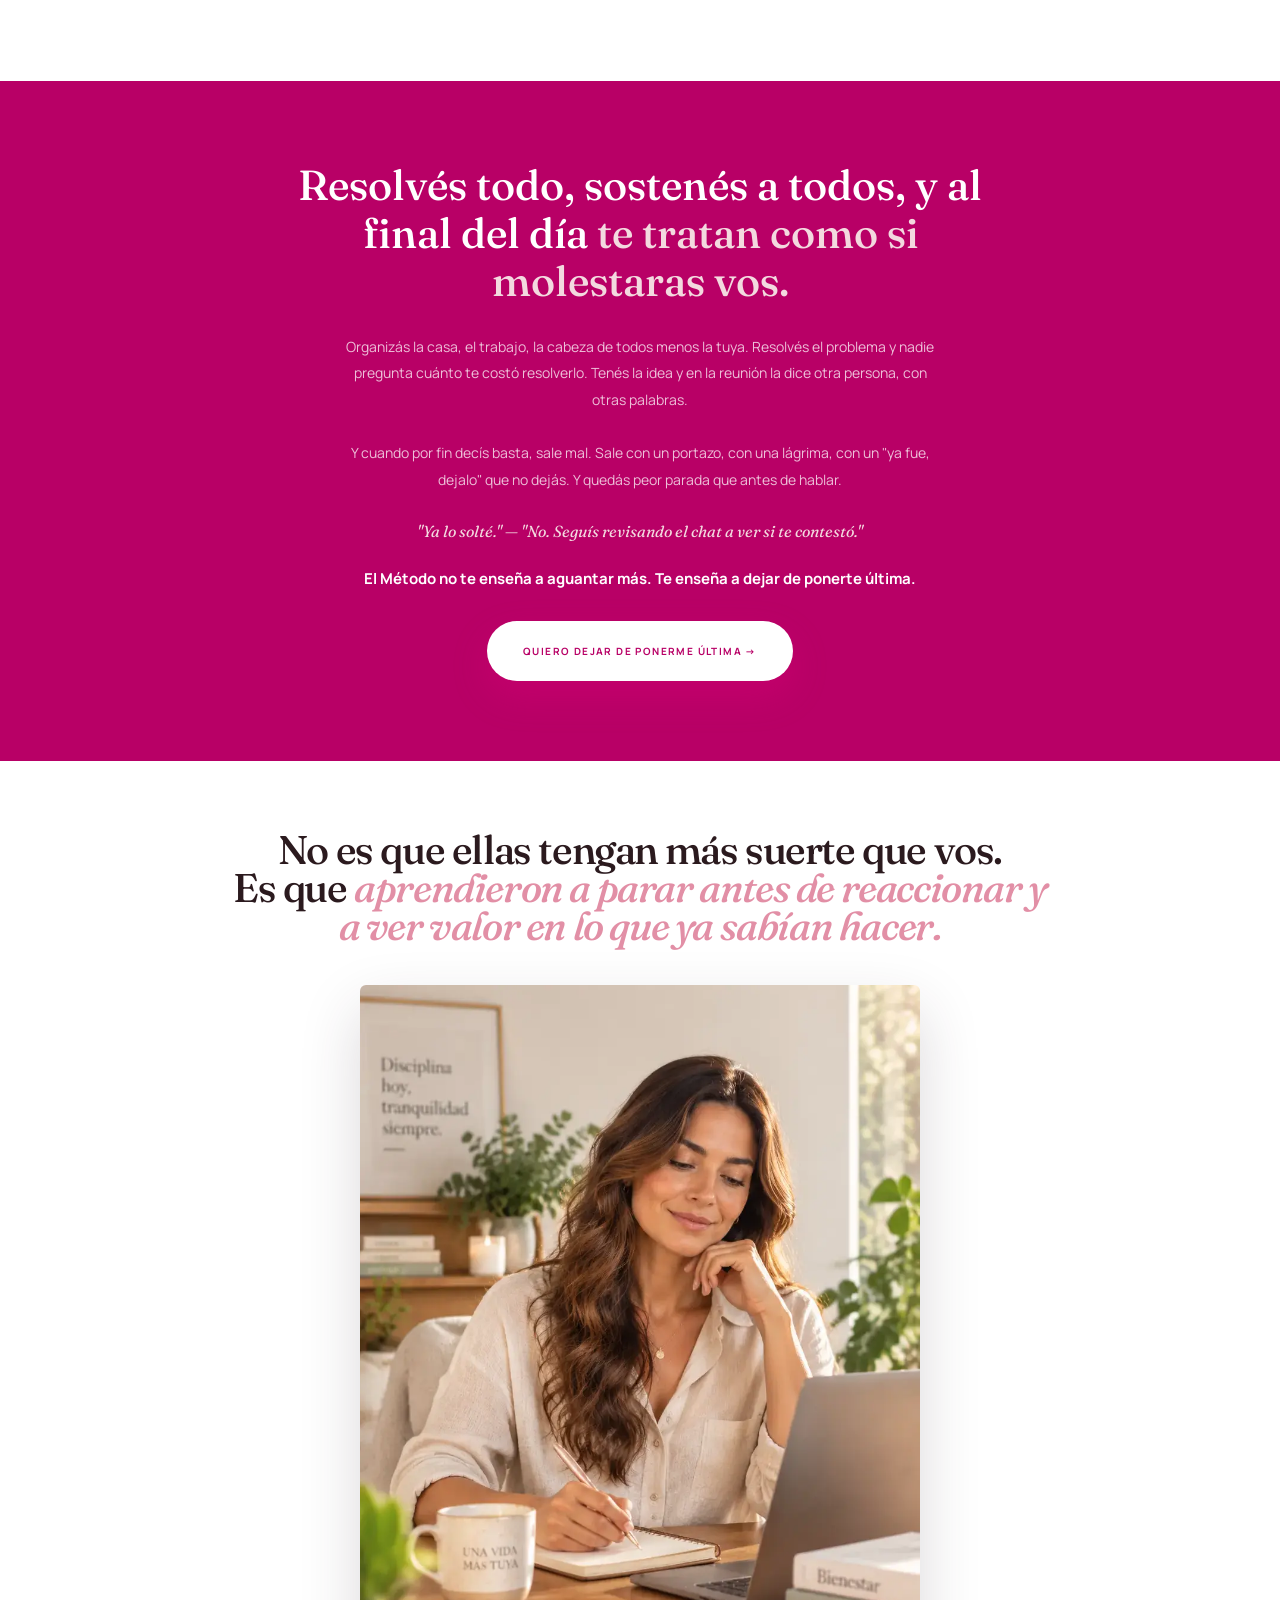
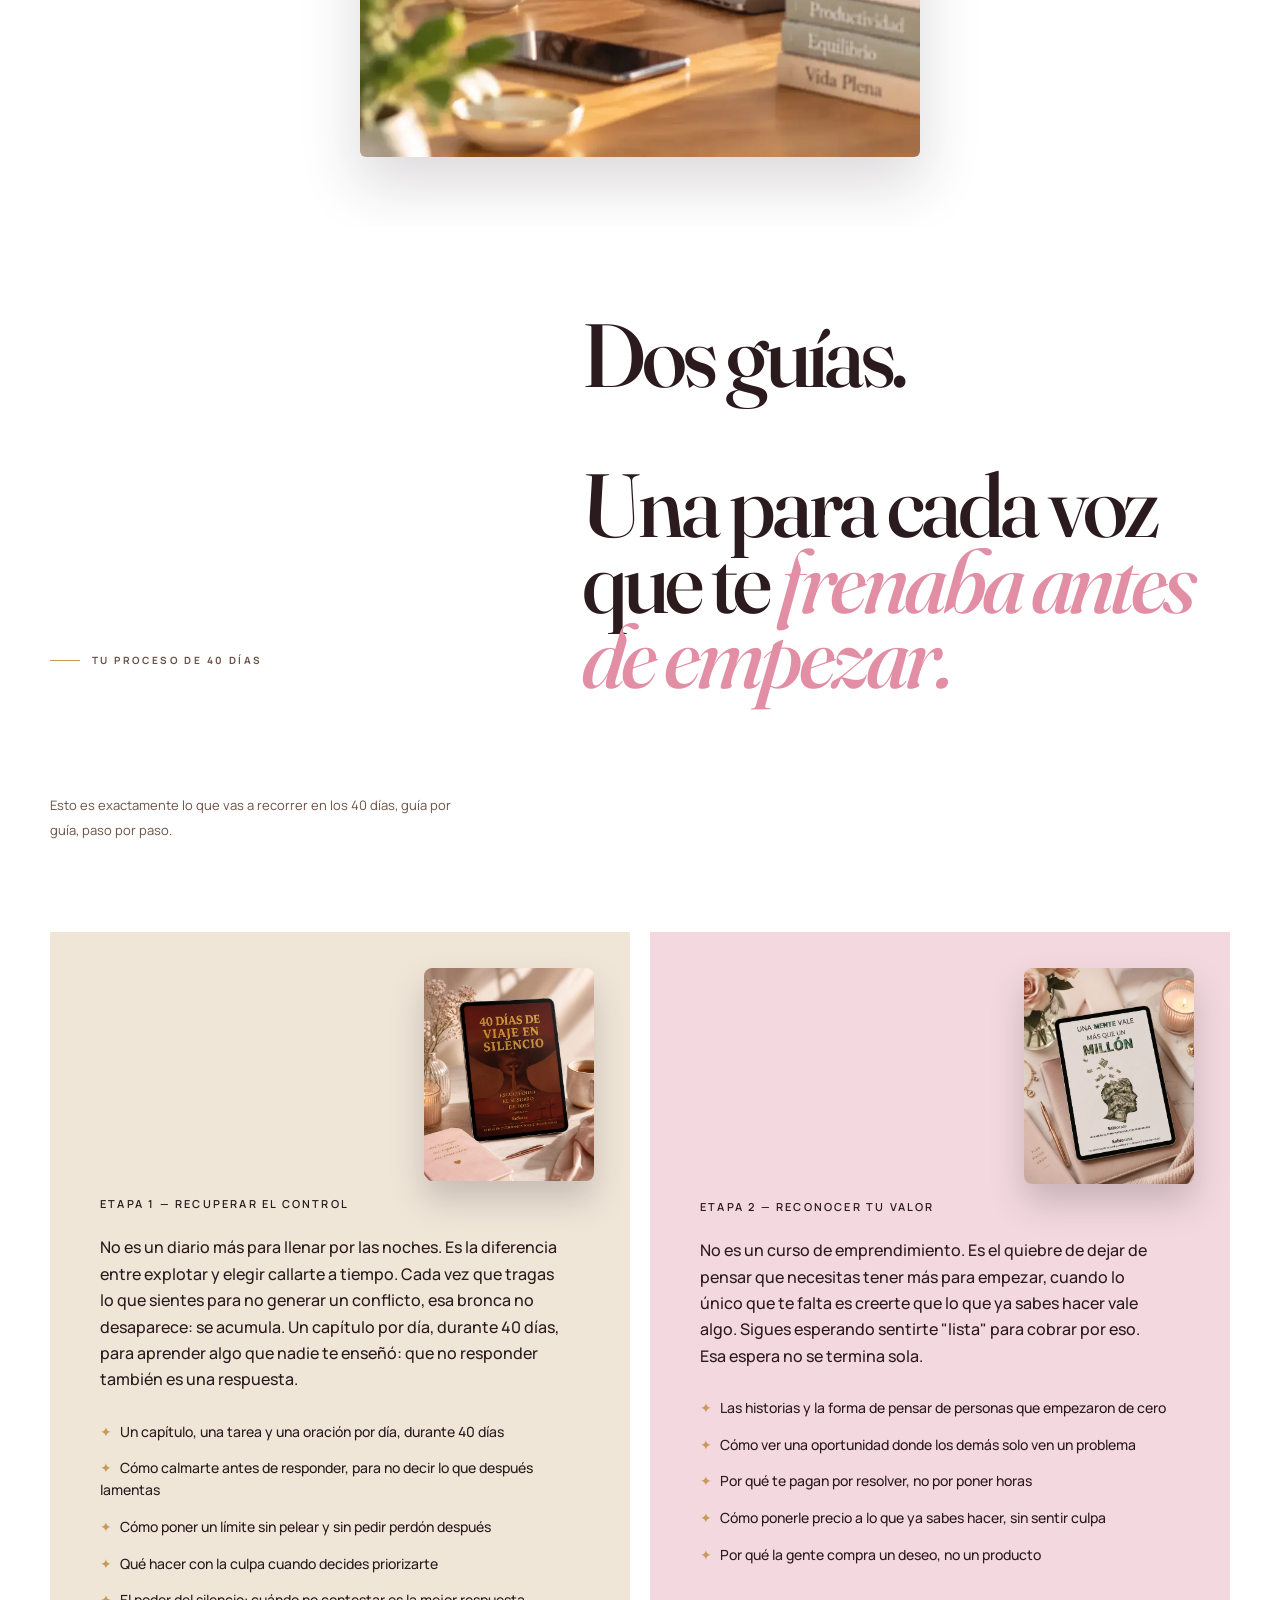
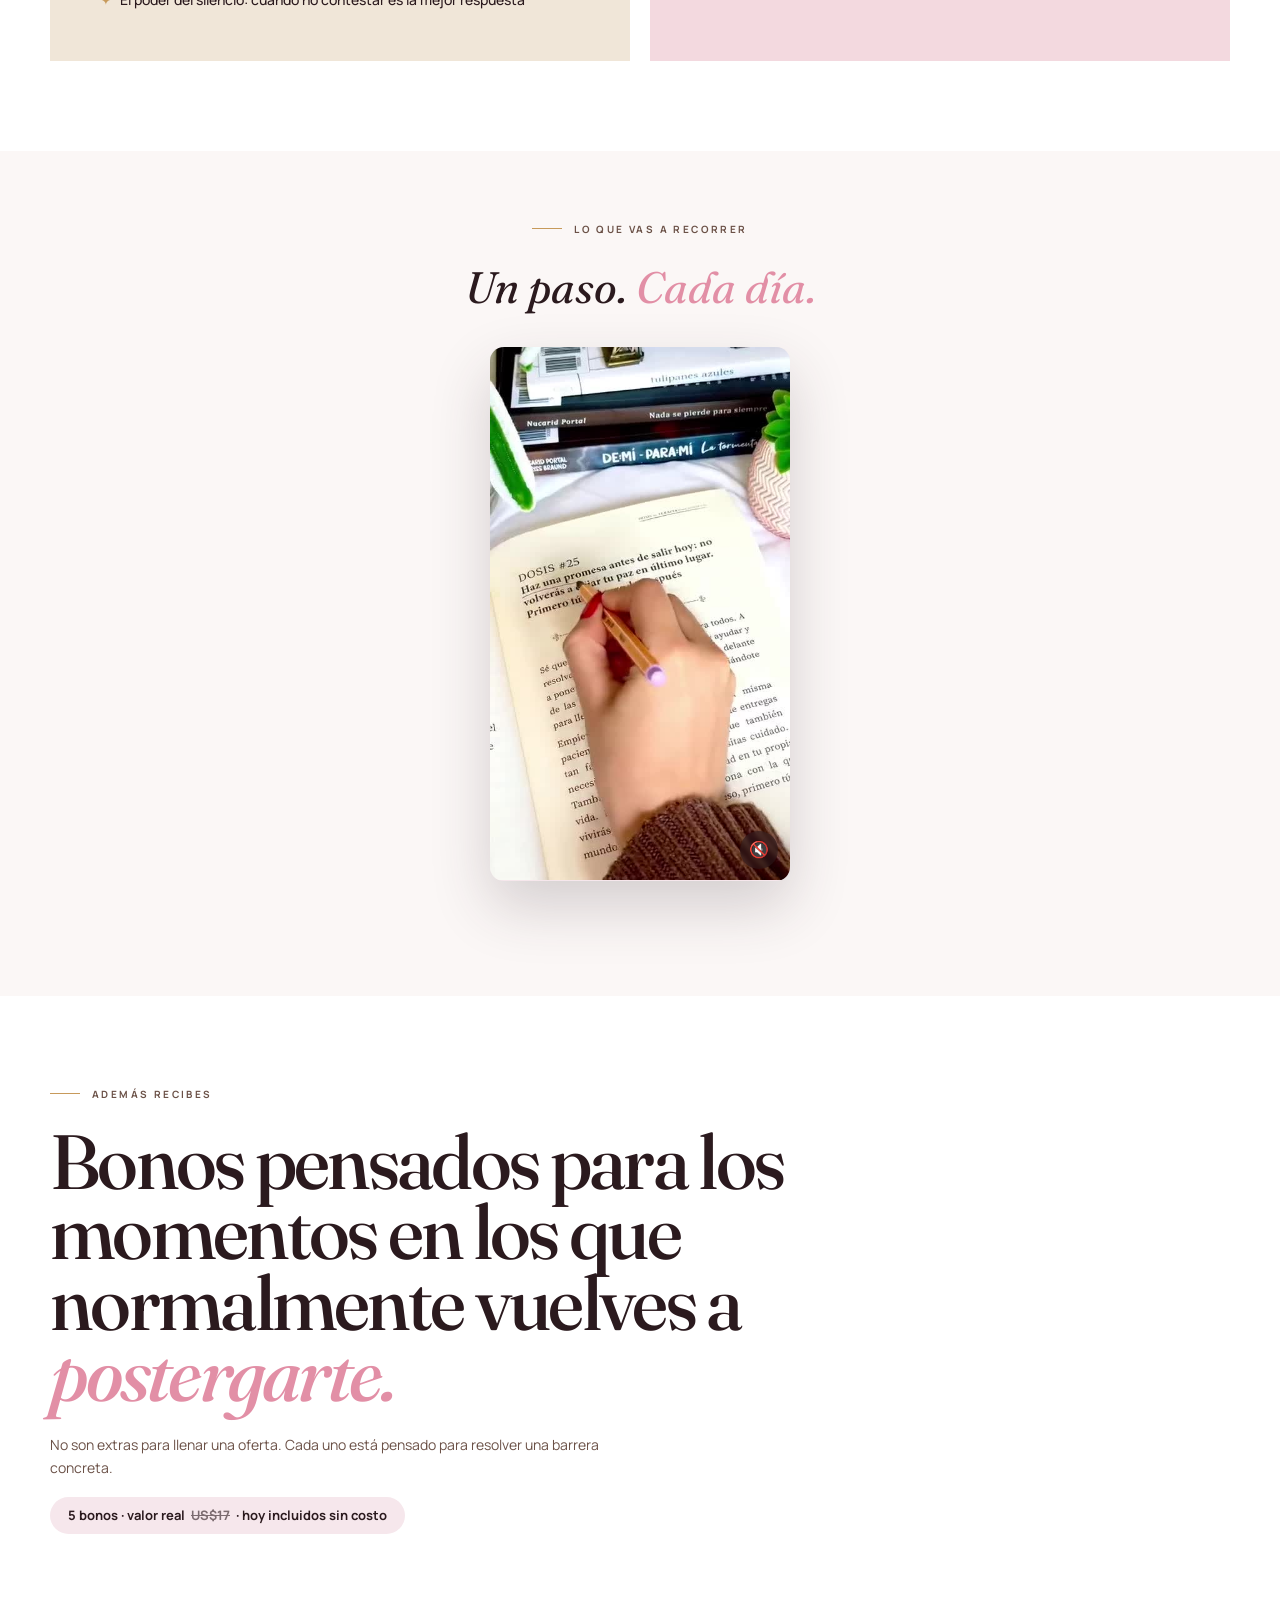
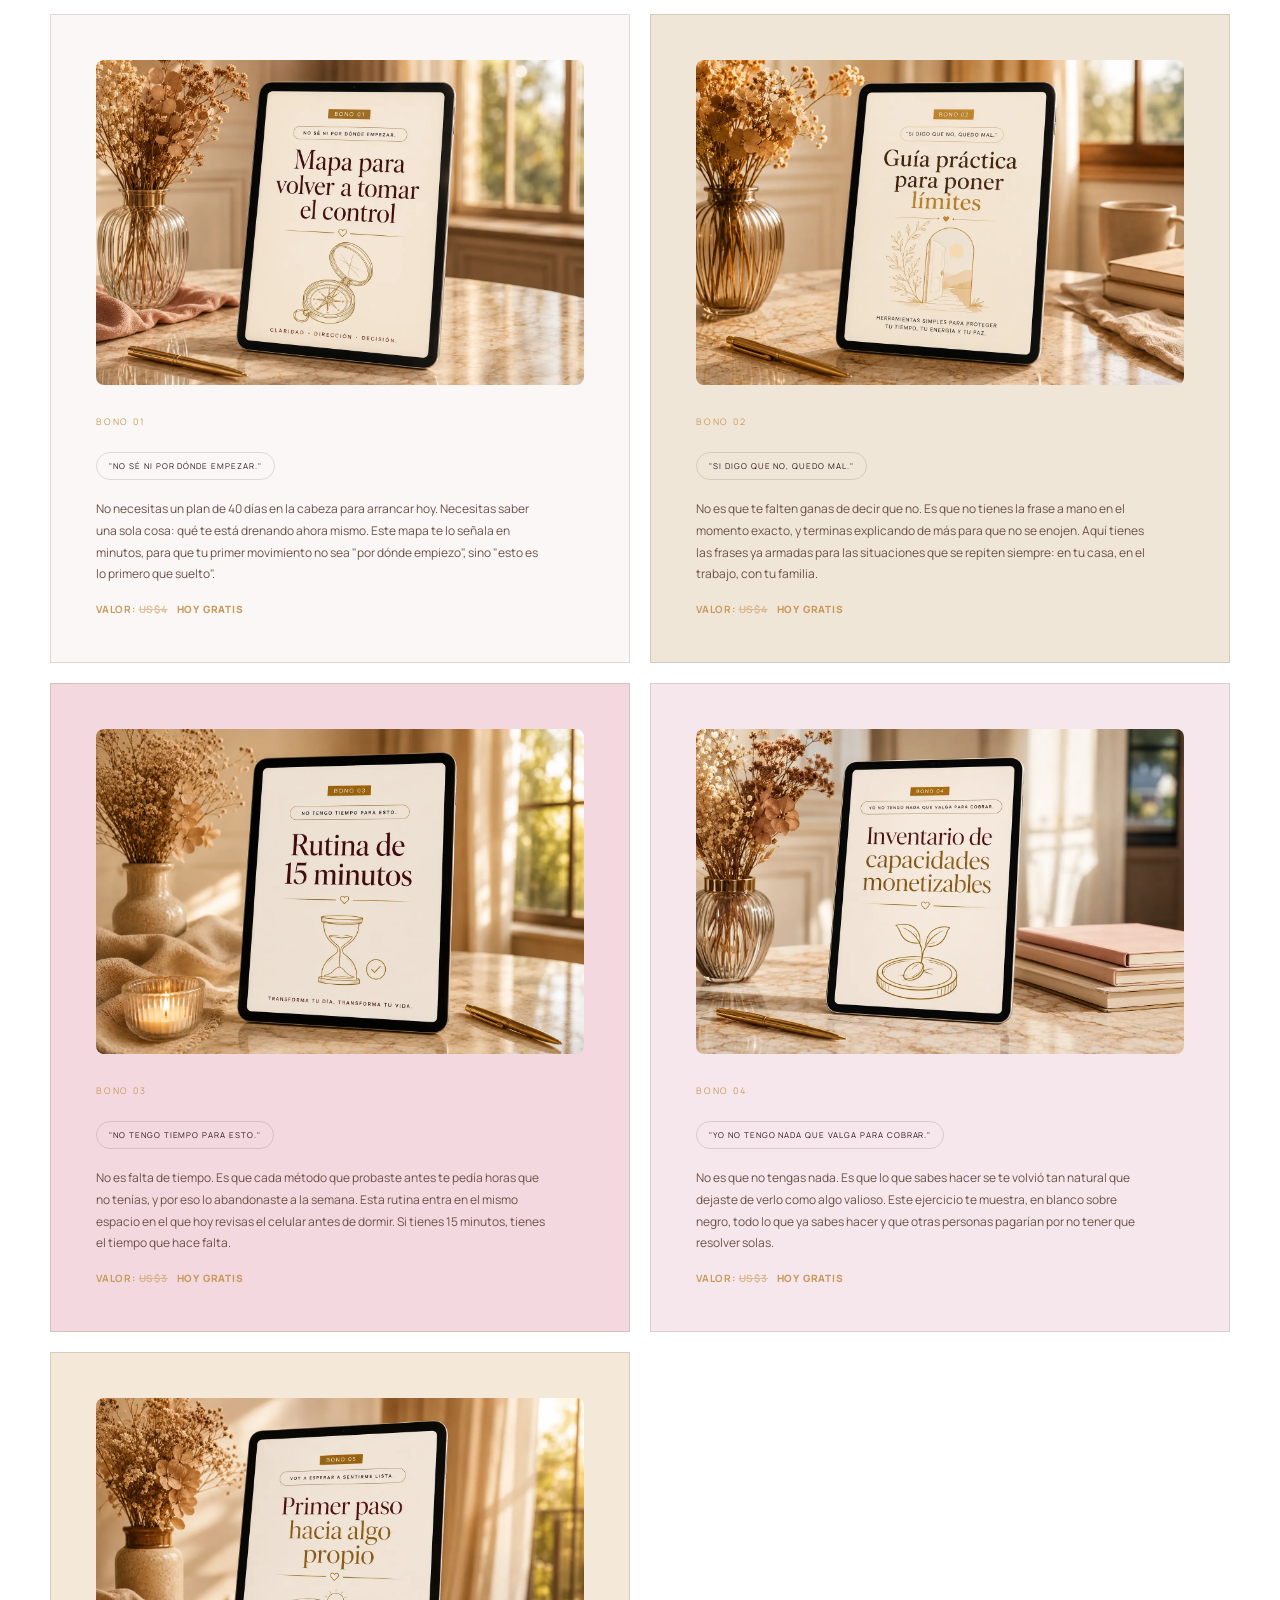
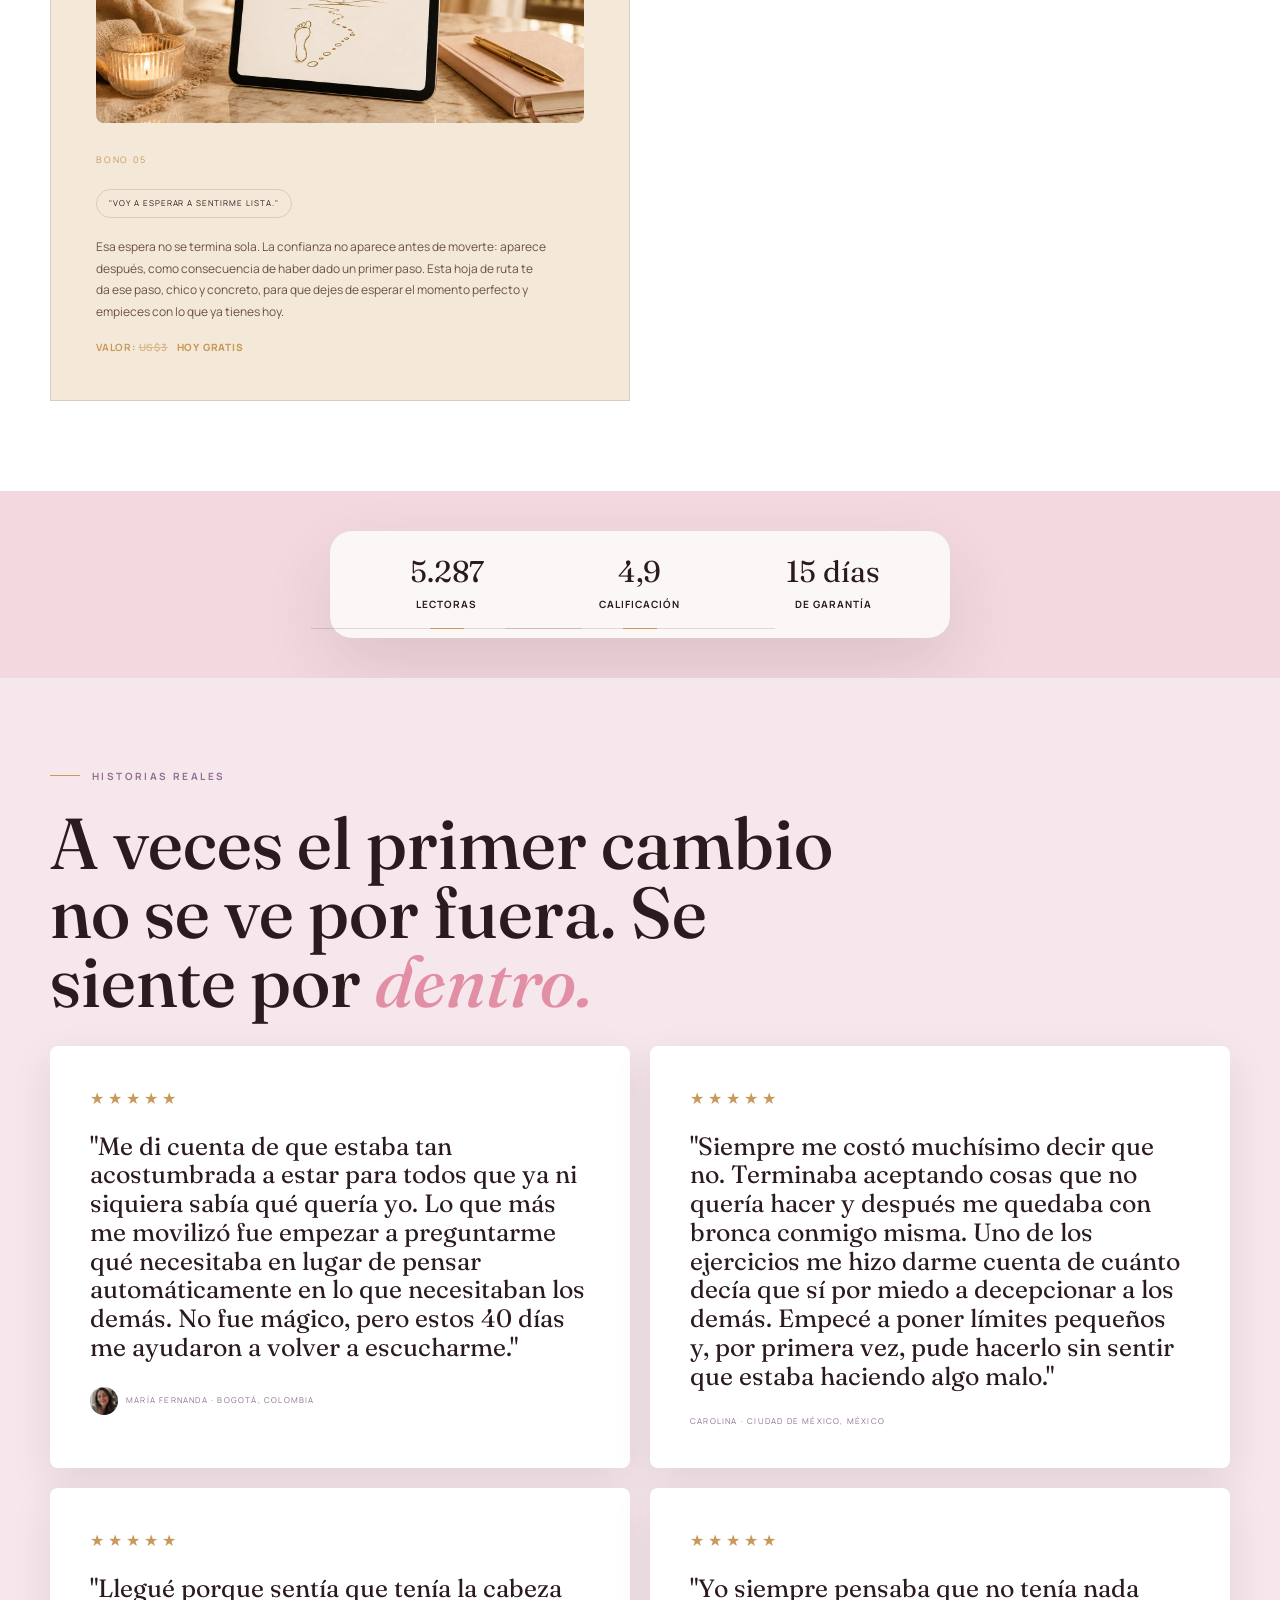
==== commit d323364d: "Update index.html" ====
--- a/index.html
+++ b/index.html
@@ -165,7 +165,7 @@
     /* TOPBAR */
     .topbar {
       padding: 12px 15px;
-      background: linear-gradient(90deg, #6E4F72, var(--lila) 50%, #6E4F72);
+      background: linear-gradient(90deg, #B7141F, #E0202B 50%, #B7141F);
       color: white;
       text-align: center;
       font-size: 9px;
@@ -2271,6 +2271,7 @@
     }
     /* VIDEO "LO QUE VAS A RECORRER" */
     .method-video-wrap {
+      position: relative;
       max-width: 300px;
       margin: 35px auto 45px;
       border-radius: 14px;
@@ -2285,6 +2286,23 @@
       aspect-ratio: 9 / 16;
       object-fit: cover;
       background: var(--cream-2);
+    }
+    .method-video-sound {
+      position: absolute;
+      right: 12px;
+      bottom: 12px;
+      z-index: 2;
+      width: 38px;
+      height: 38px;
+      border: none;
+      border-radius: 50%;
+      background: rgba(43,26,30,.55);
+      color: #fff;
+      font-size: 16px;
+      display: grid;
+      place-items: center;
+      cursor: pointer;
+      backdrop-filter: blur(2px);
     }
     @media(max-width: 420px) {
       .hero-title {
@@ -2712,14 +2730,8 @@
 <div class="eyebrow" style="justify-content:center;">Lo que vas a recorrer</div>
 <h2 class="recorrido-title">Un paso. <em>Cada día.</em></h2>
 <div class="method-video-wrap">
-<video class="method-video" data-src="images/recorrido-mp4.mp4" poster="images/recorrido-poster.jpg" muted loop playsinline preload="none" aria-label="Recorrido rápido de las páginas del método"></video>
-</div>
-<div class="recorrido-icons">
-<div class="recorrido-icon"><span>📋</span><p>Tareas diarias</p></div>
-<div class="recorrido-icon"><span>🙏</span><p>Oraciones de enfoque</p></div>
-<div class="recorrido-icon"><span>🎯</span><p>Claridad</p></div>
-<div class="recorrido-icon"><span>🛡</span><p>Límites</p></div>
-<div class="recorrido-icon"><span>📈</span><p>Mentalidad e ingresos</p></div>
+<video class="method-video" id="recorrido-video" data-src="images/recorrido-mp4.mp4" poster="images/recorrido-poster.jpg" muted loop playsinline preload="none" aria-label="Recorrido rápido de las páginas del método"></video>
+<button class="method-video-sound" id="recorrido-sound-btn" aria-label="Activar sonido" type="button">🔇</button>
 </div>
 </div>
 </section>
@@ -3569,6 +3581,21 @@
       }, { rootMargin: "200px 0px" });
 
       observer.observe(video);
+
+      // Botón de sonido: arranca mute (para permitir el autoplay) y la
+      // persona puede activarlo con un toque.
+      var soundBtn = document.getElementById("recorrido-sound-btn");
+      if (soundBtn) {
+        soundBtn.addEventListener("click", function () {
+          video.muted = !video.muted;
+          soundBtn.textContent = video.muted ? "🔇" : "🔊";
+          soundBtn.setAttribute("aria-label", video.muted ? "Activar sonido" : "Silenciar");
+          if (!video.muted) {
+            var p = video.play();
+            if (p && typeof p.catch === "function") p.catch(function () {});
+          }
+        });
+      }
     })();
   </script>
 </body>
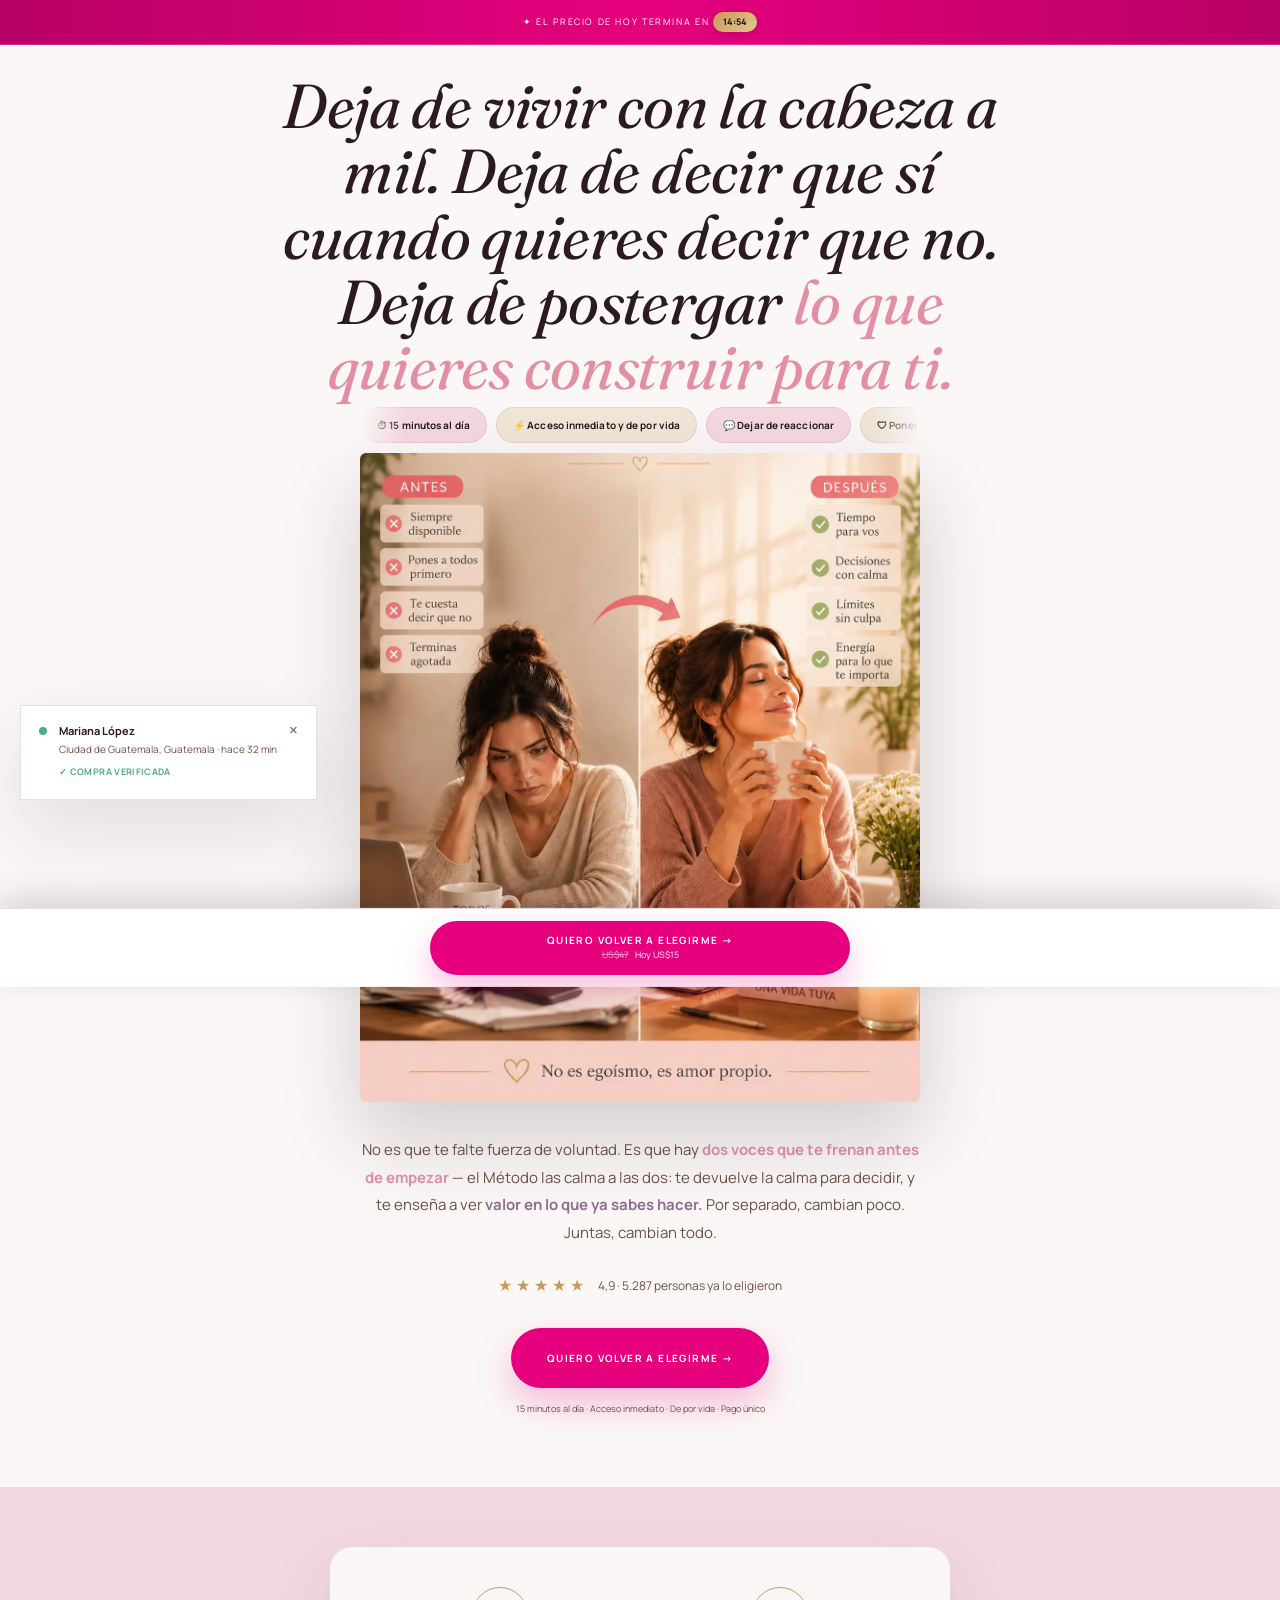
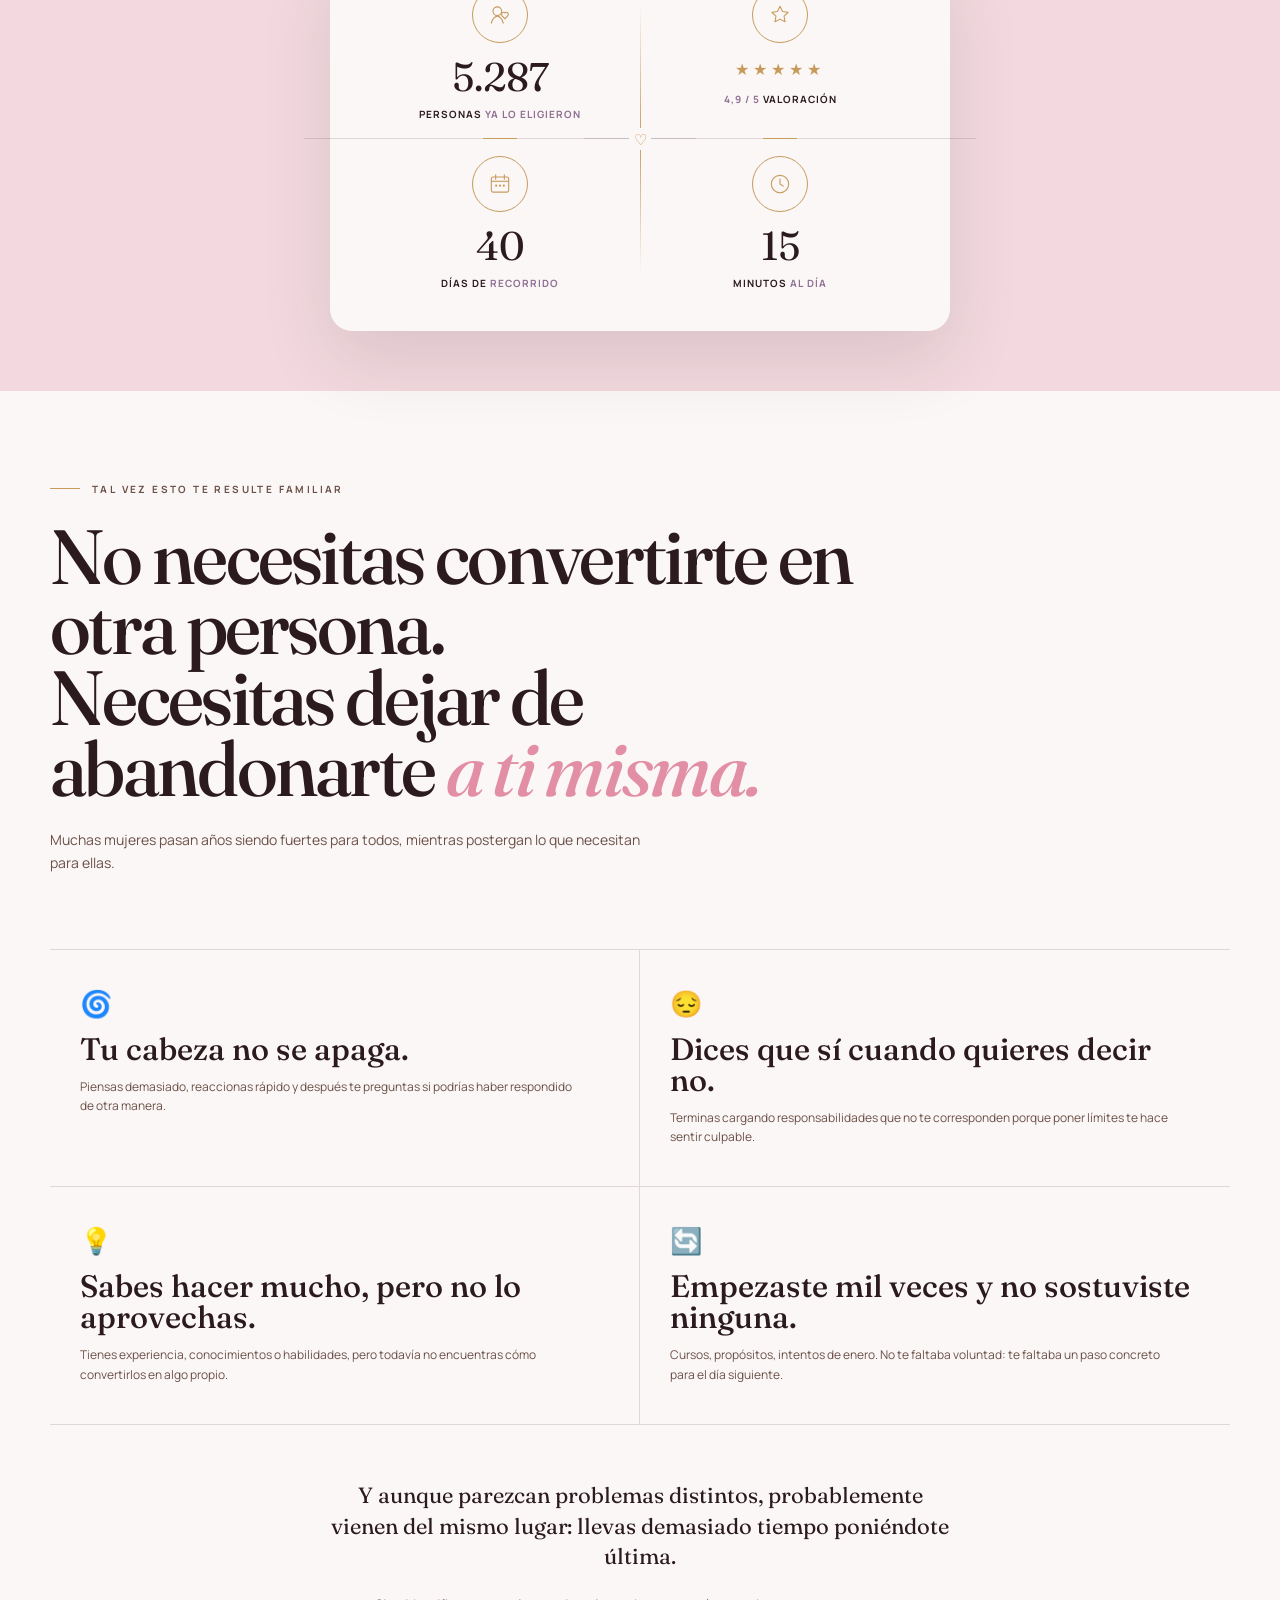
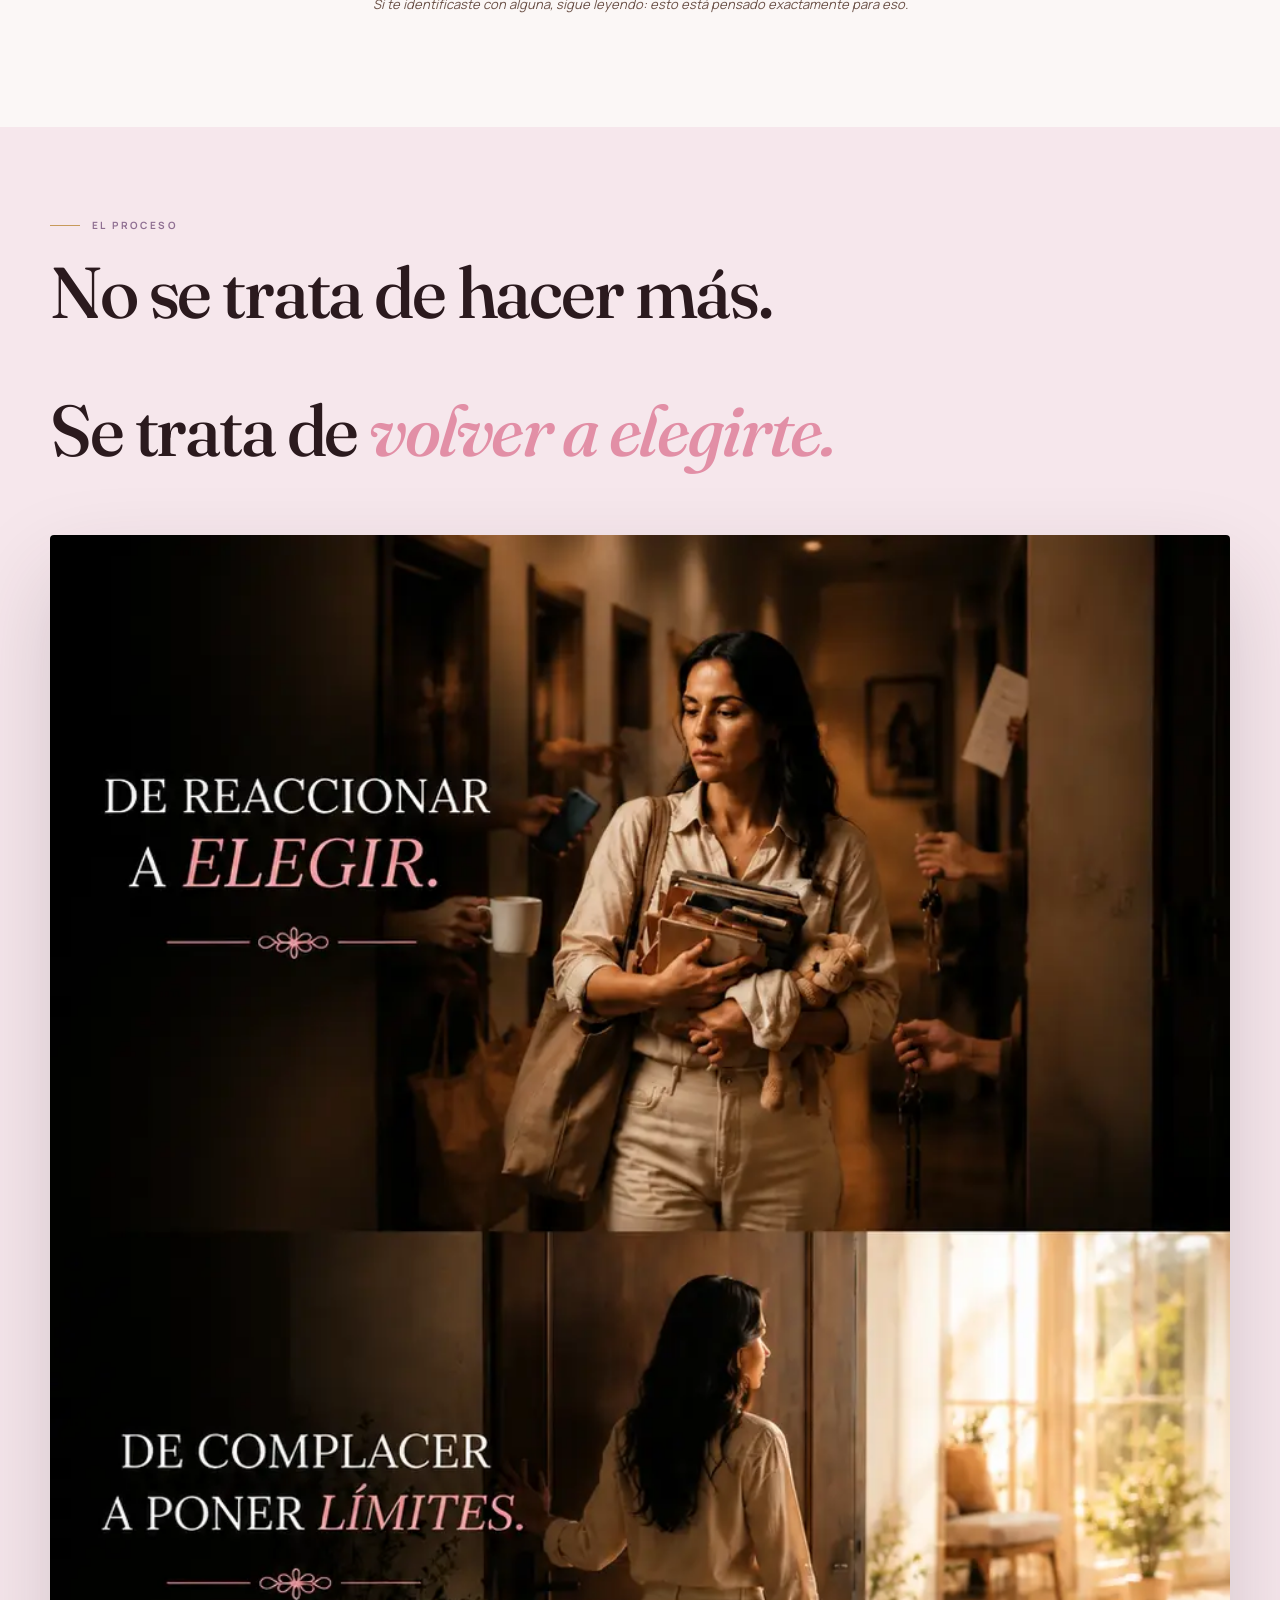
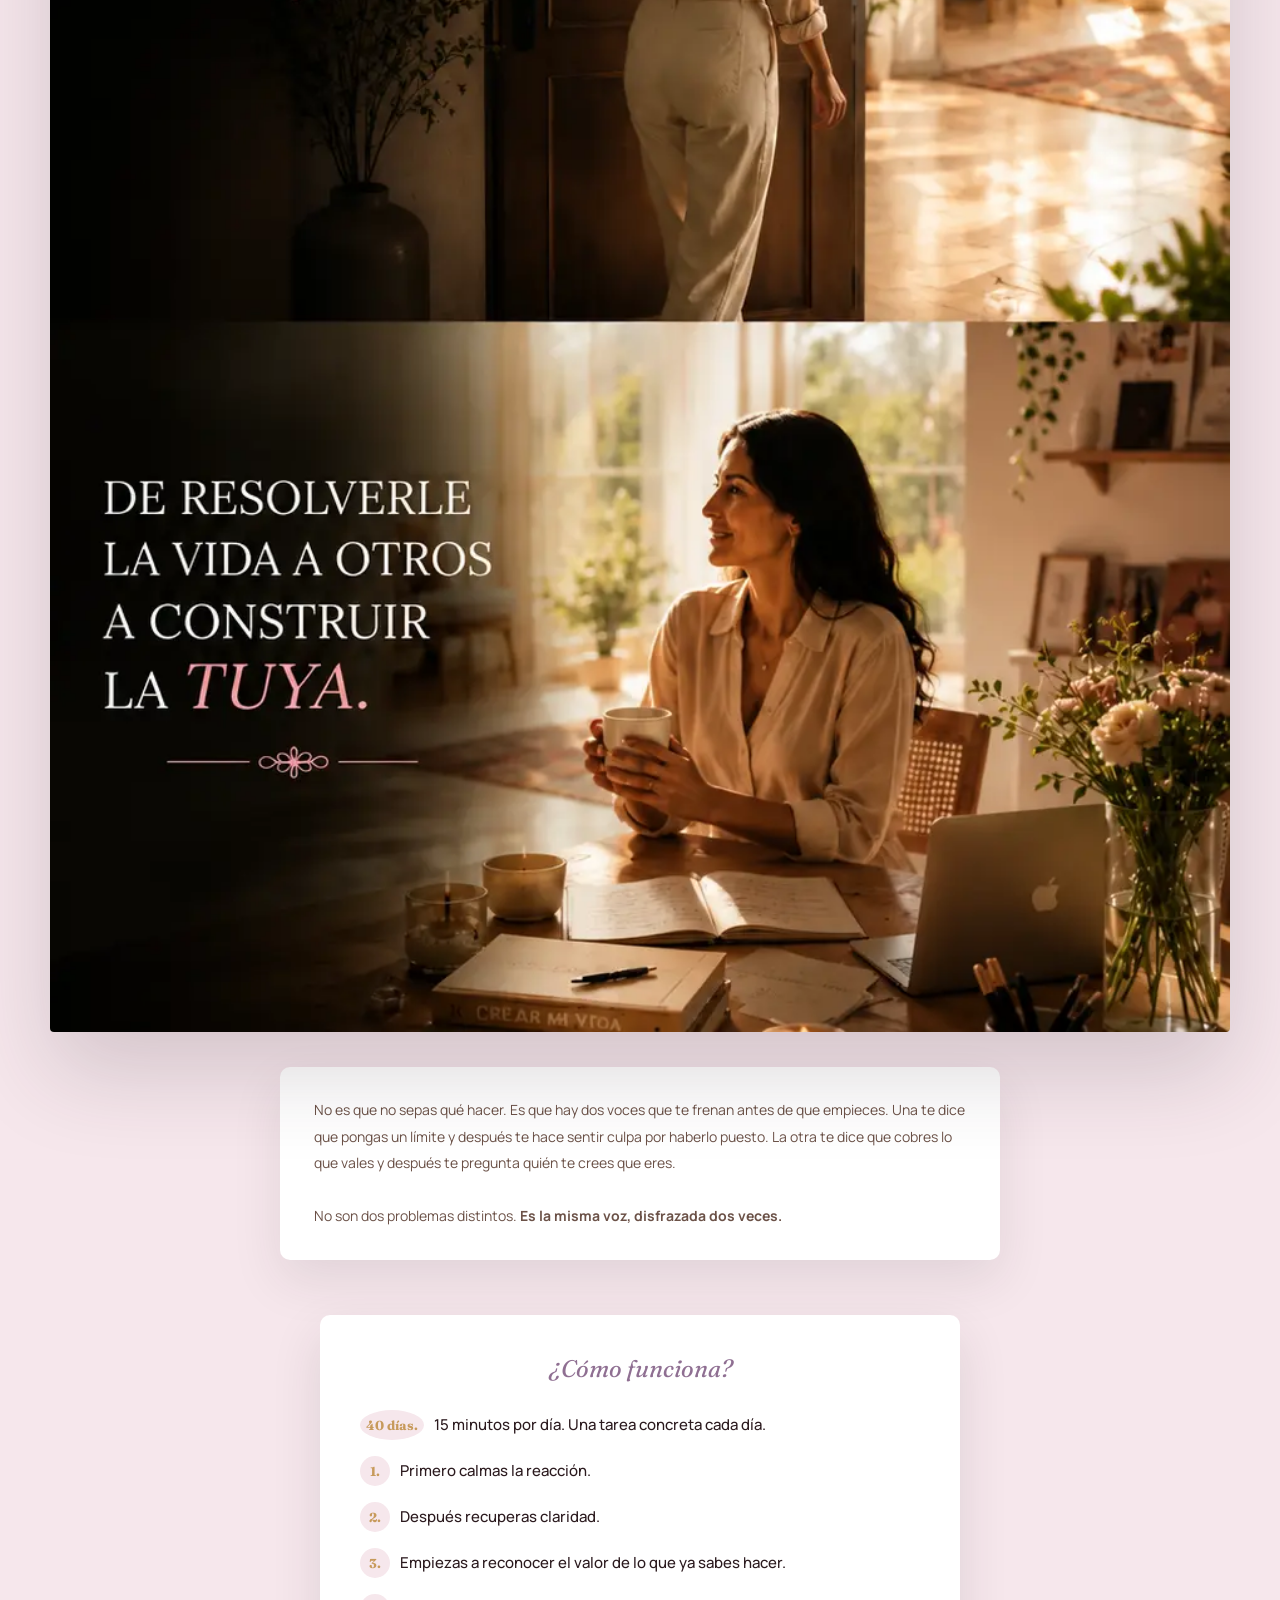
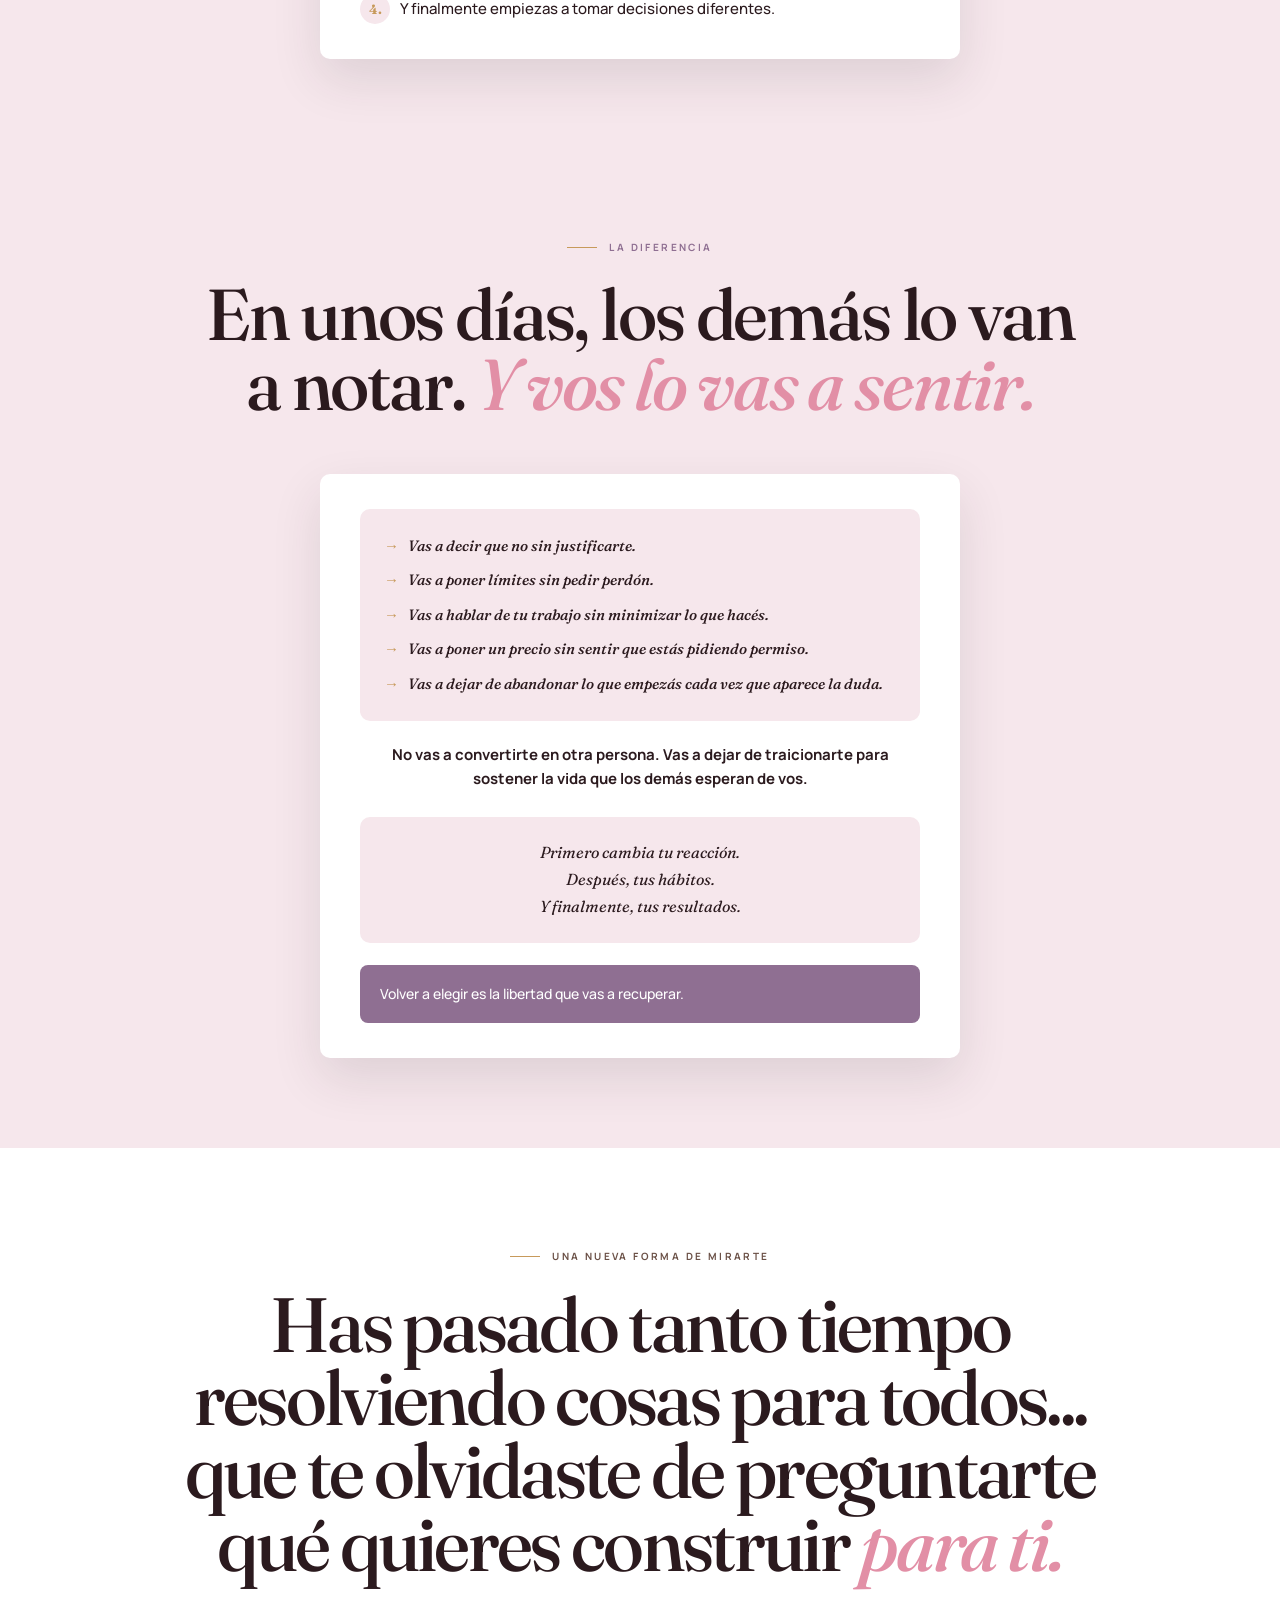
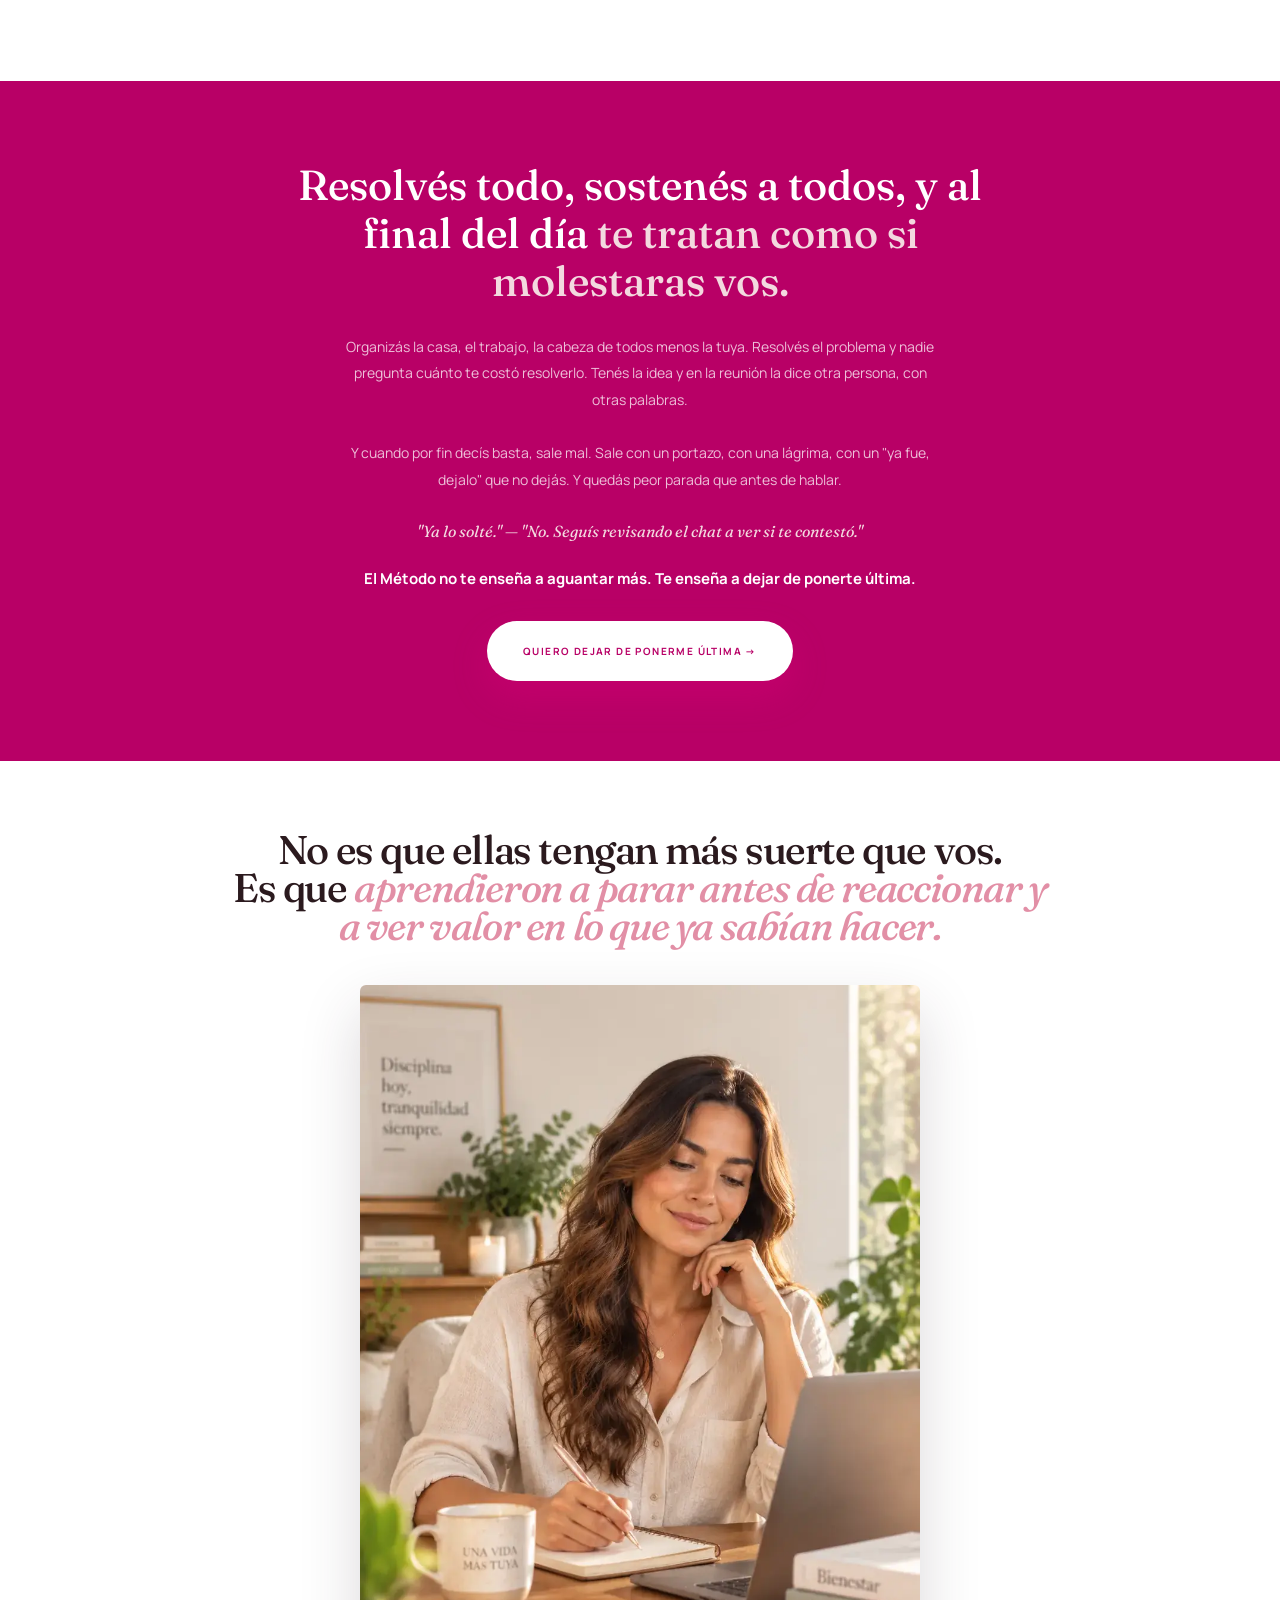
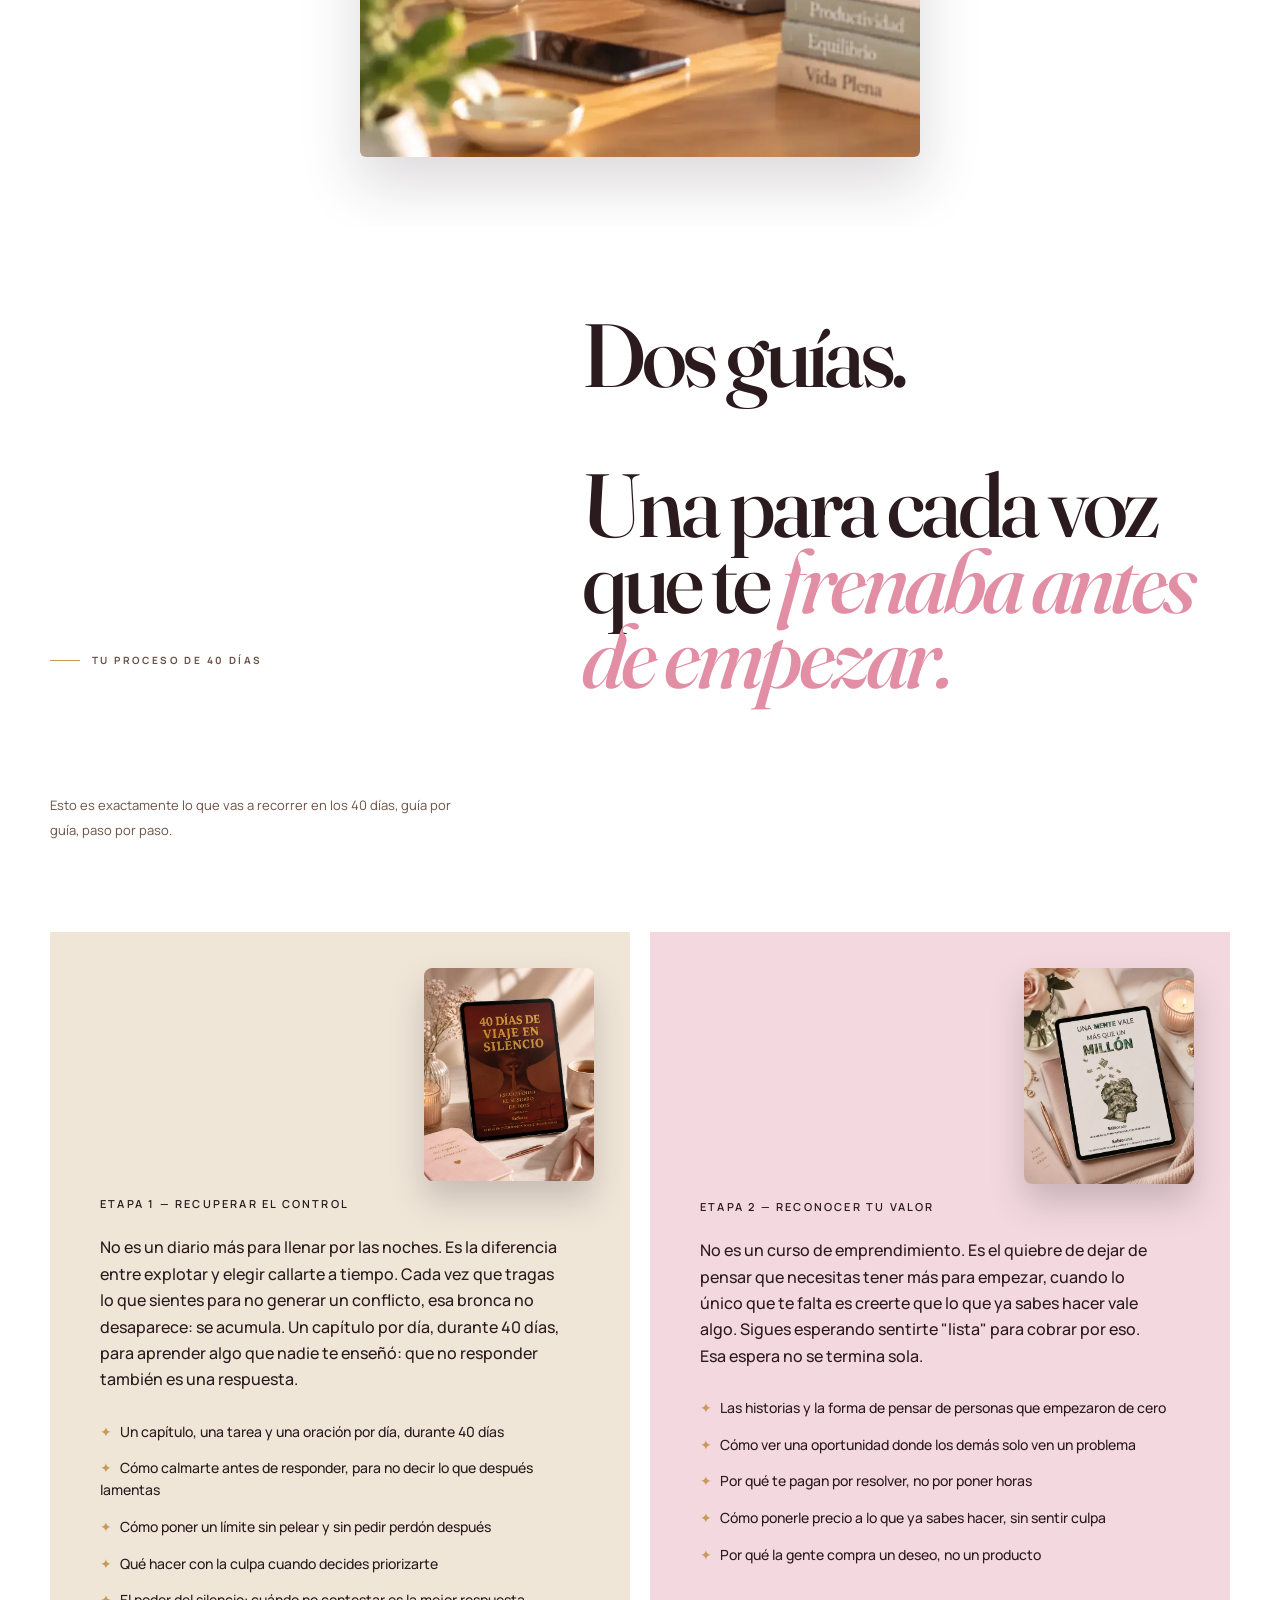
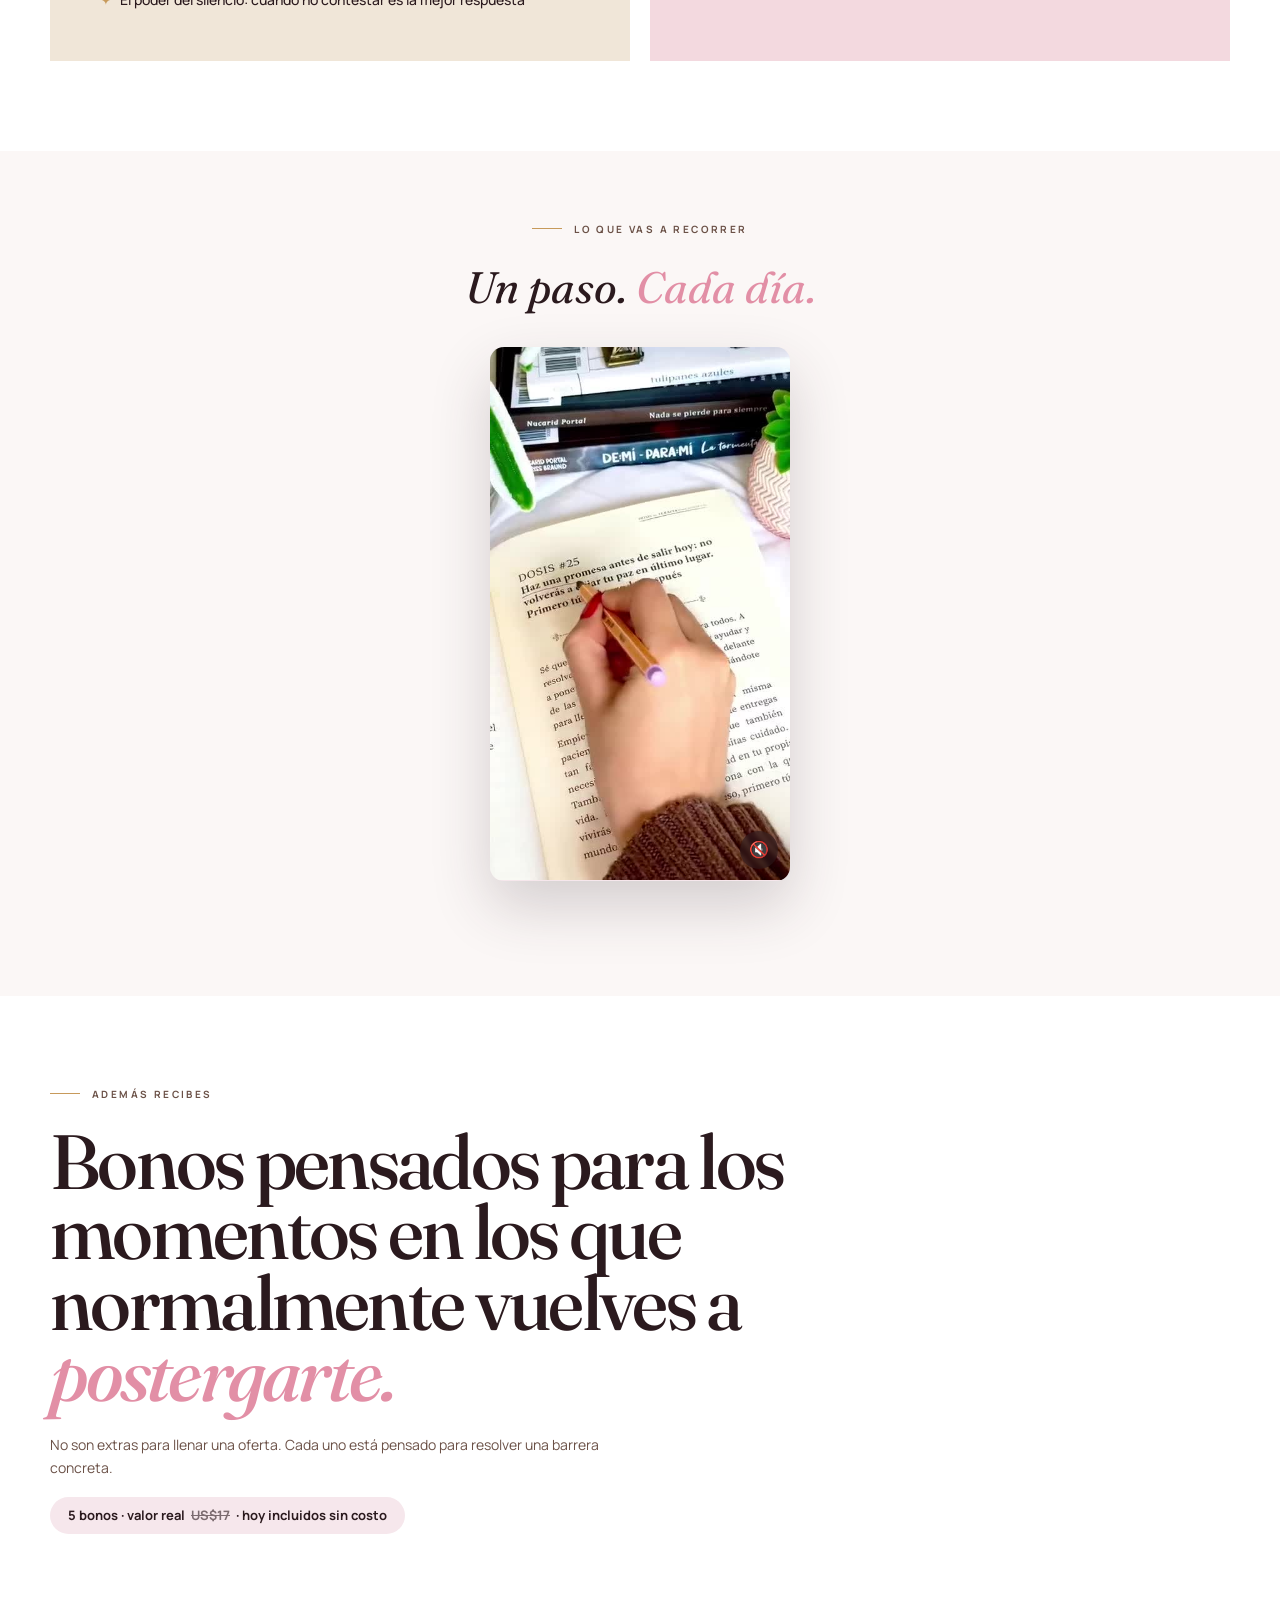
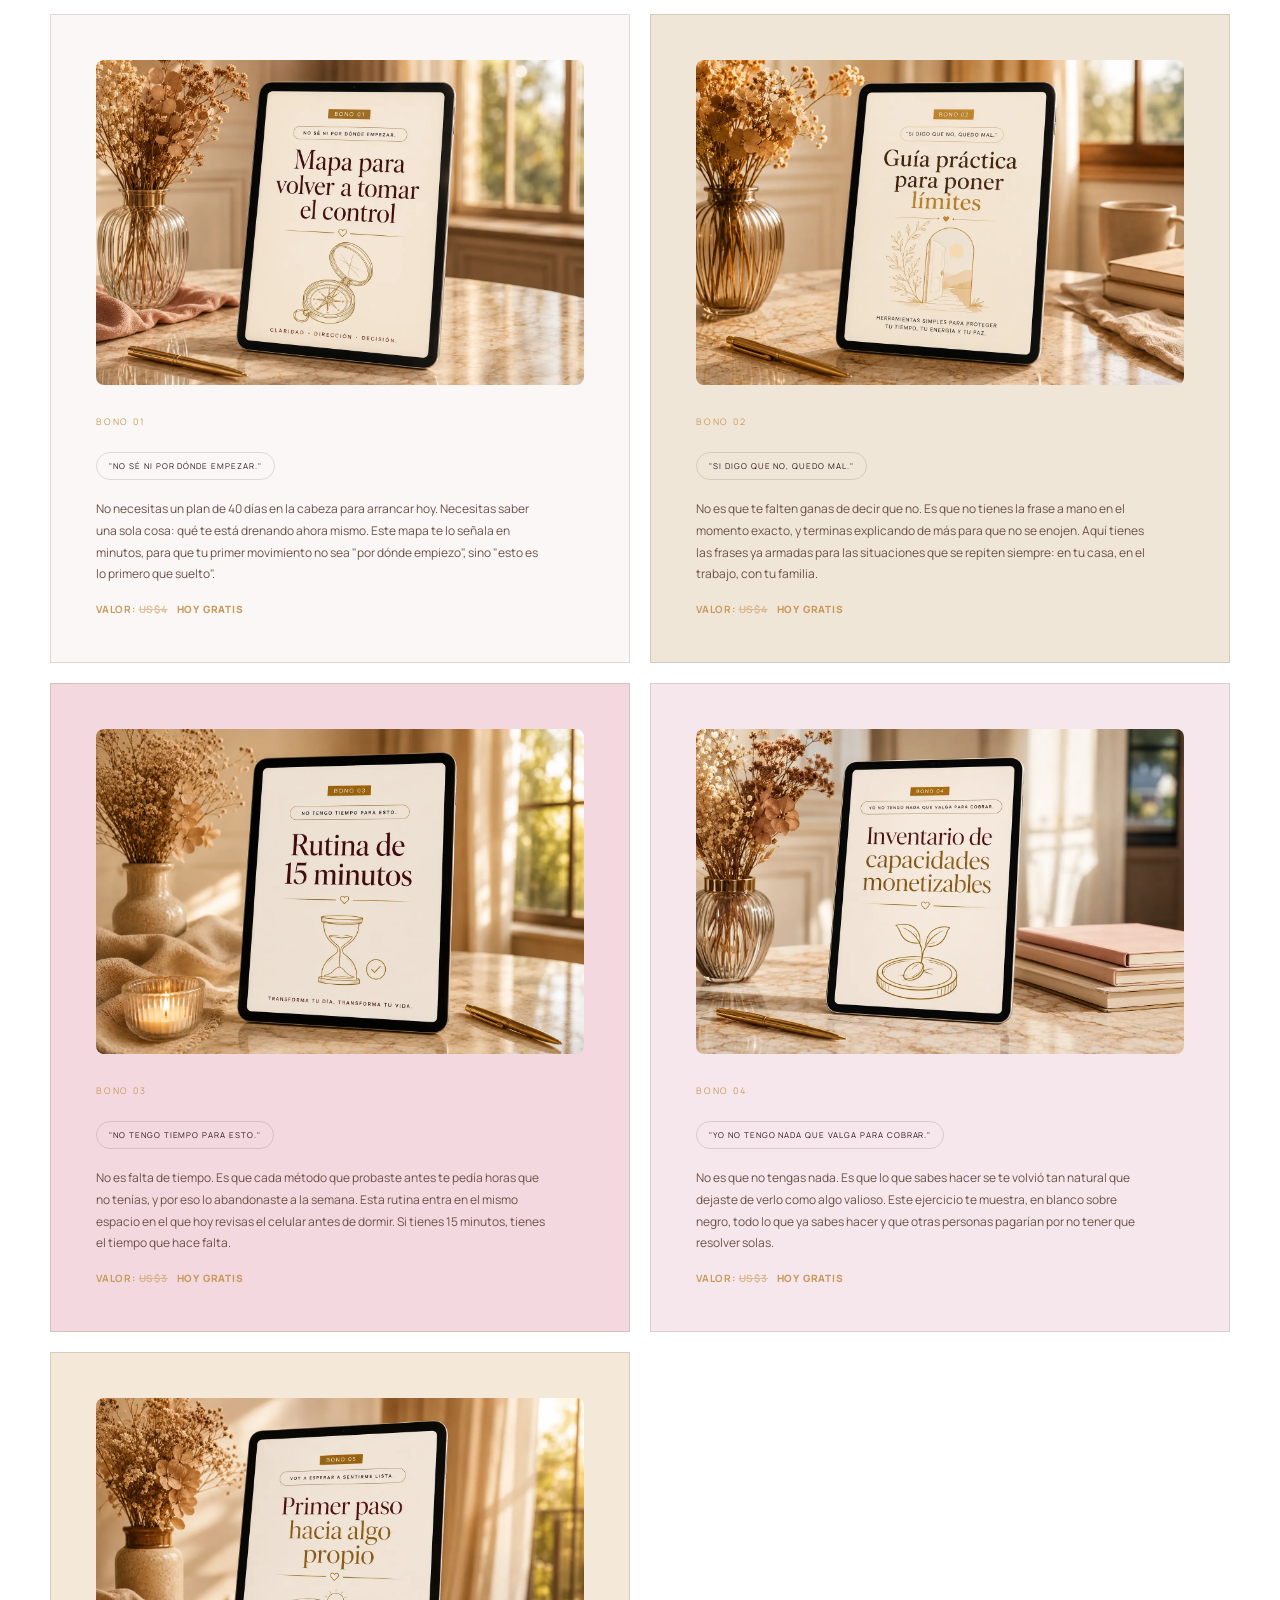
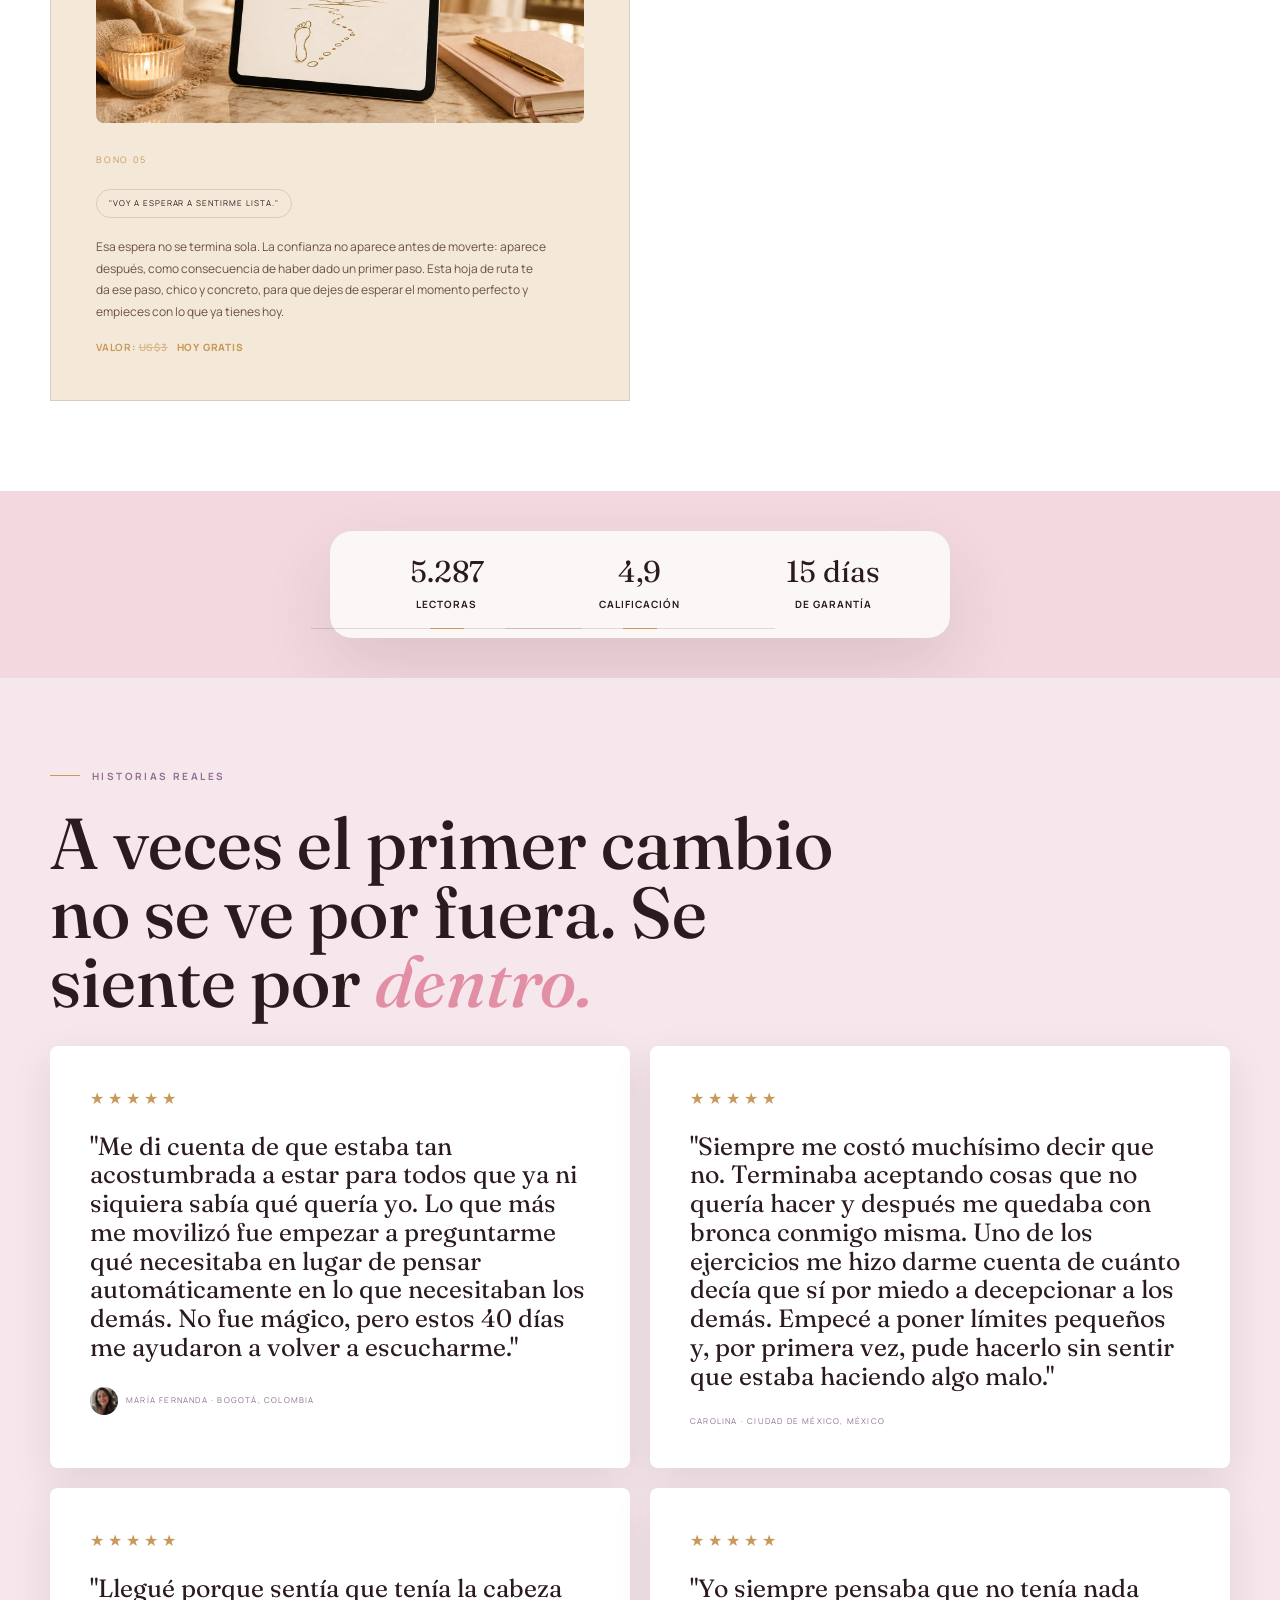
==== commit b6141a94: "Update index.html" ====
--- a/index.html
+++ b/index.html
@@ -165,7 +165,7 @@
     /* TOPBAR */
     .topbar {
       padding: 12px 15px;
-      background: linear-gradient(90deg, #B7141F, #E0202B 50%, #B7141F);
+      background: linear-gradient(90deg, var(--cta-dark), var(--cta) 50%, var(--cta-dark));
       color: white;
       text-align: center;
       font-size: 9px;
@@ -1894,9 +1894,11 @@
     @media(max-width: 650px) {
       .purchase-toast {
         left: 12px;
-        right: auto;
-        bottom: 88px;
-        max-width: 260px;
+        right: 12px;
+        top: 56px;
+        bottom: auto;
+        max-width: none;
+        transform: translateY(-140%);
       }
     }
     /* MOBILE */
@@ -2730,7 +2732,7 @@
 <div class="eyebrow" style="justify-content:center;">Lo que vas a recorrer</div>
 <h2 class="recorrido-title">Un paso. <em>Cada día.</em></h2>
 <div class="method-video-wrap">
-<video class="method-video" id="recorrido-video" data-src="images/recorrido-mp4.mp4" poster="images/recorrido-poster.jpg" muted loop playsinline preload="none" aria-label="Recorrido rápido de las páginas del método"></video>
+<video class="method-video" id="recorrido-video" data-src="images/recorrido-con-audio.mp4" poster="images/recorrido-poster.jpg" muted loop playsinline preload="none" aria-label="Recorrido rápido de las páginas del método"></video>
 <button class="method-video-sound" id="recorrido-sound-btn" aria-label="Activar sonido" type="button">🔇</button>
 </div>
 </div>
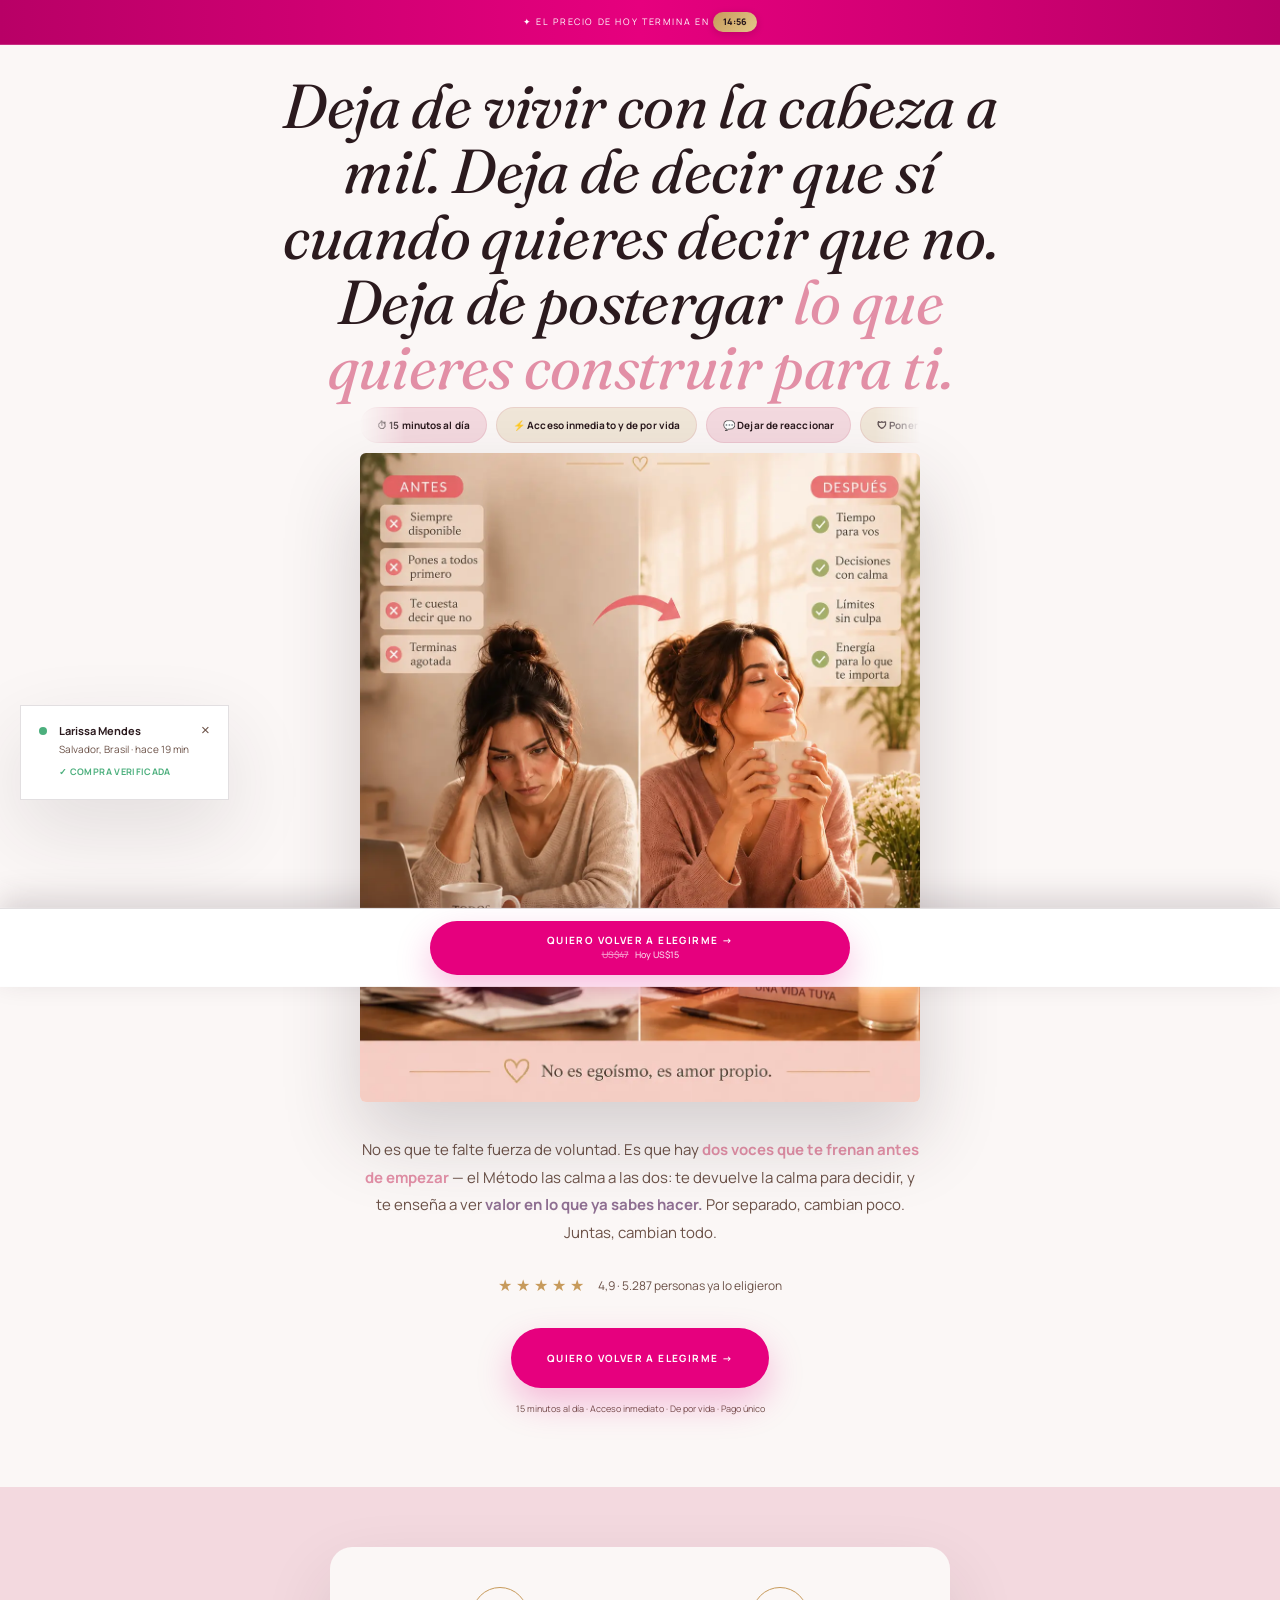
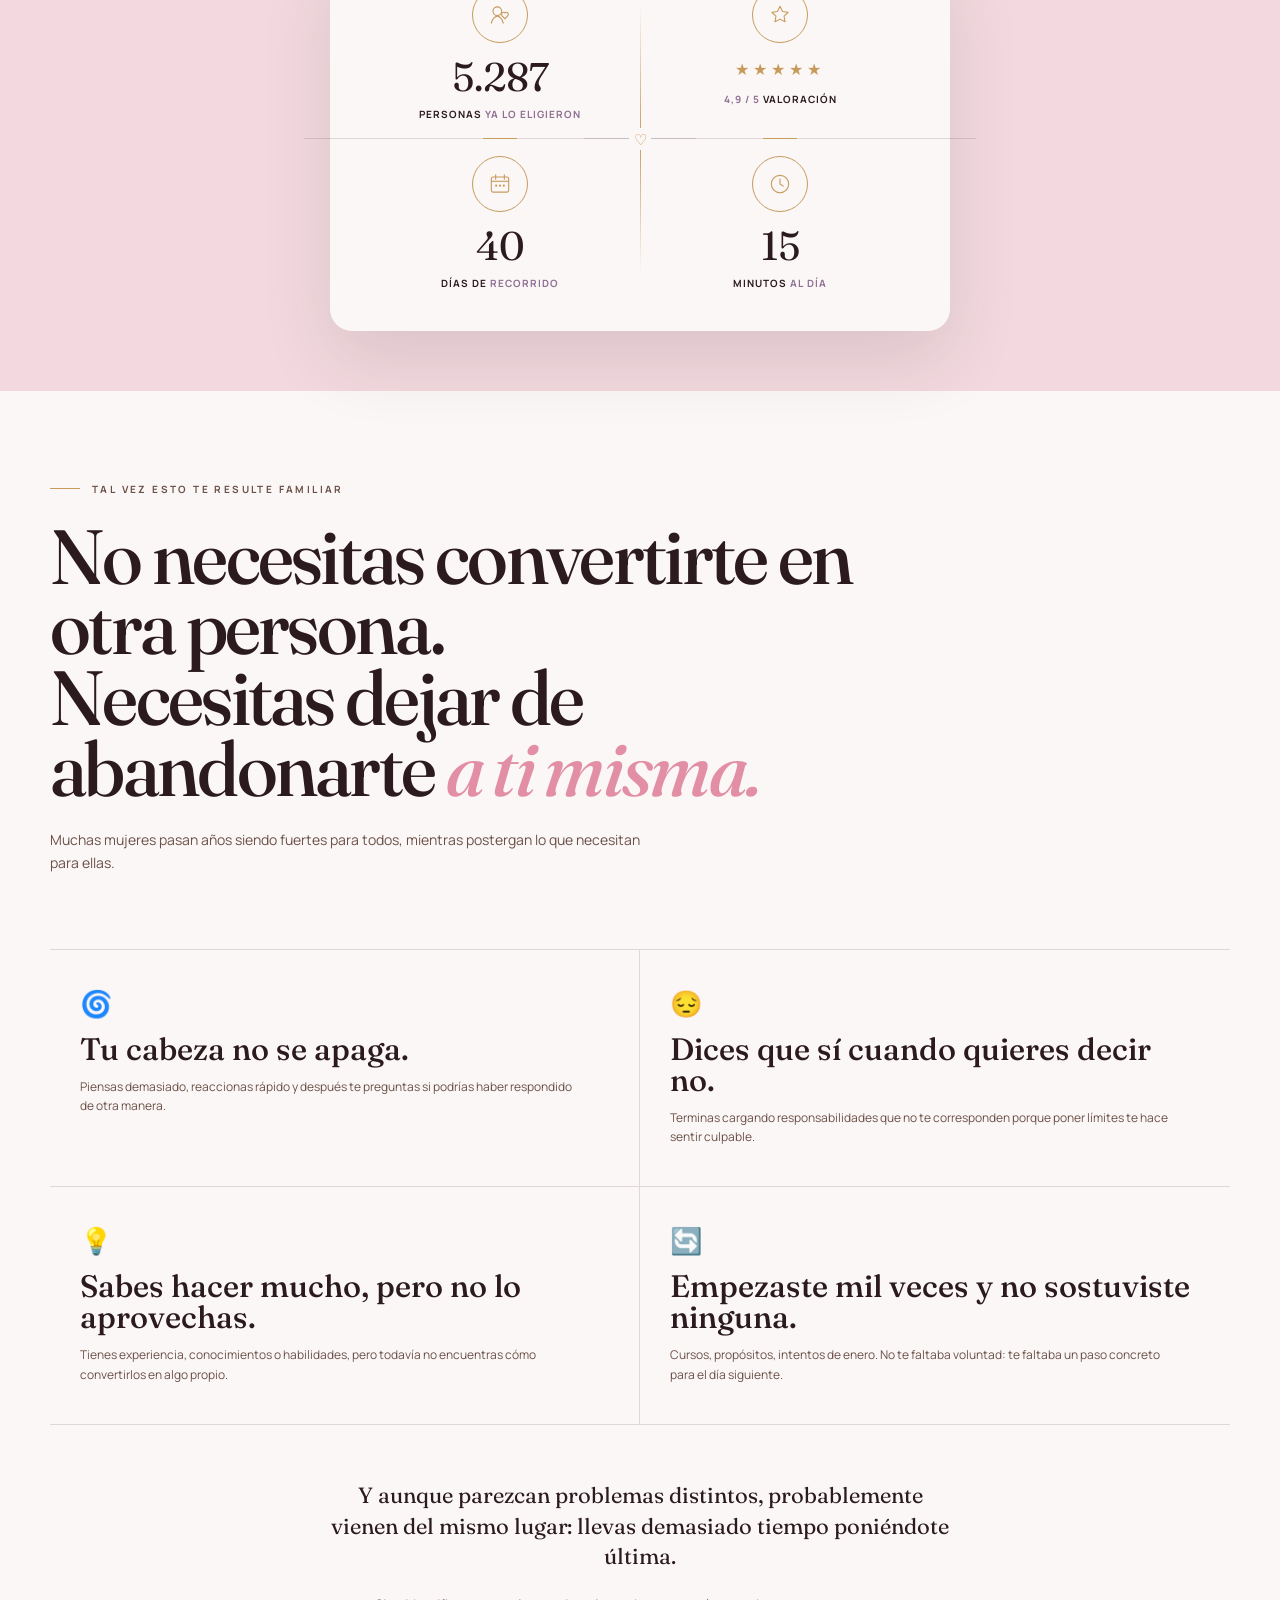
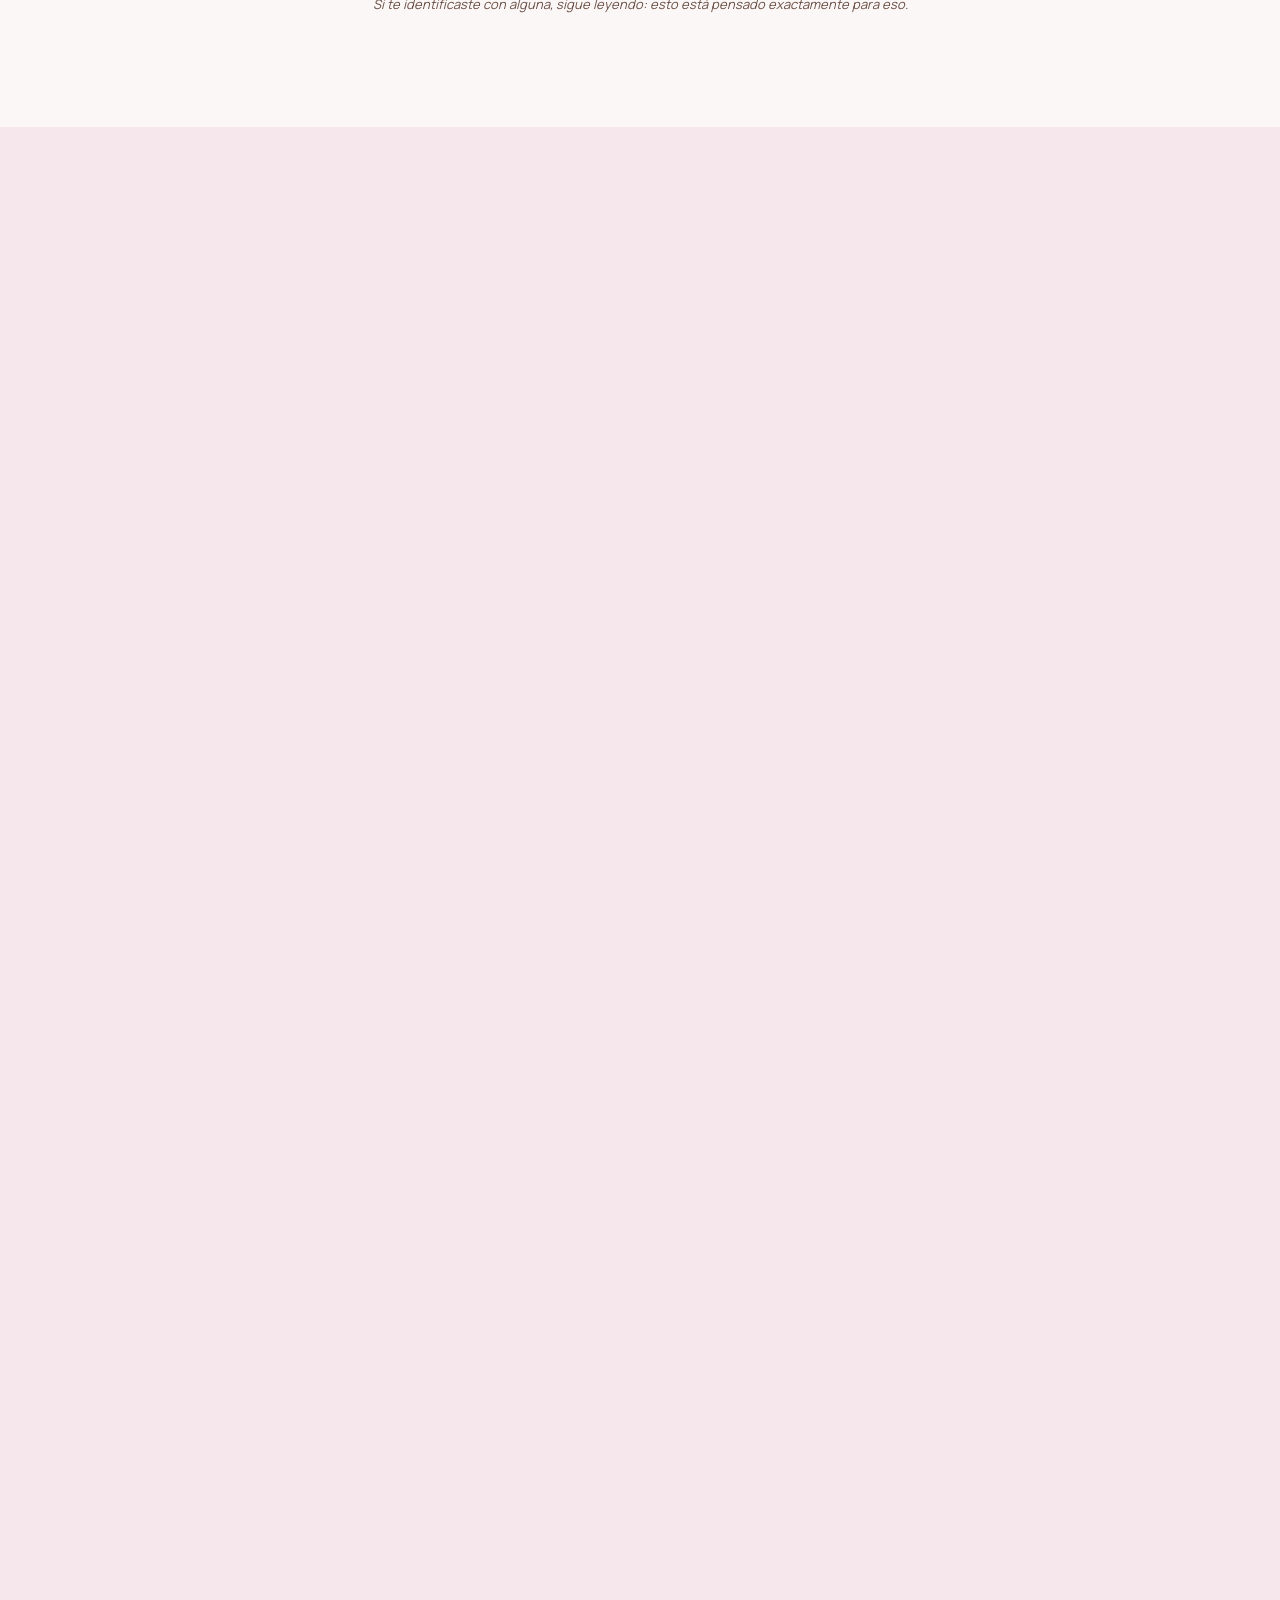
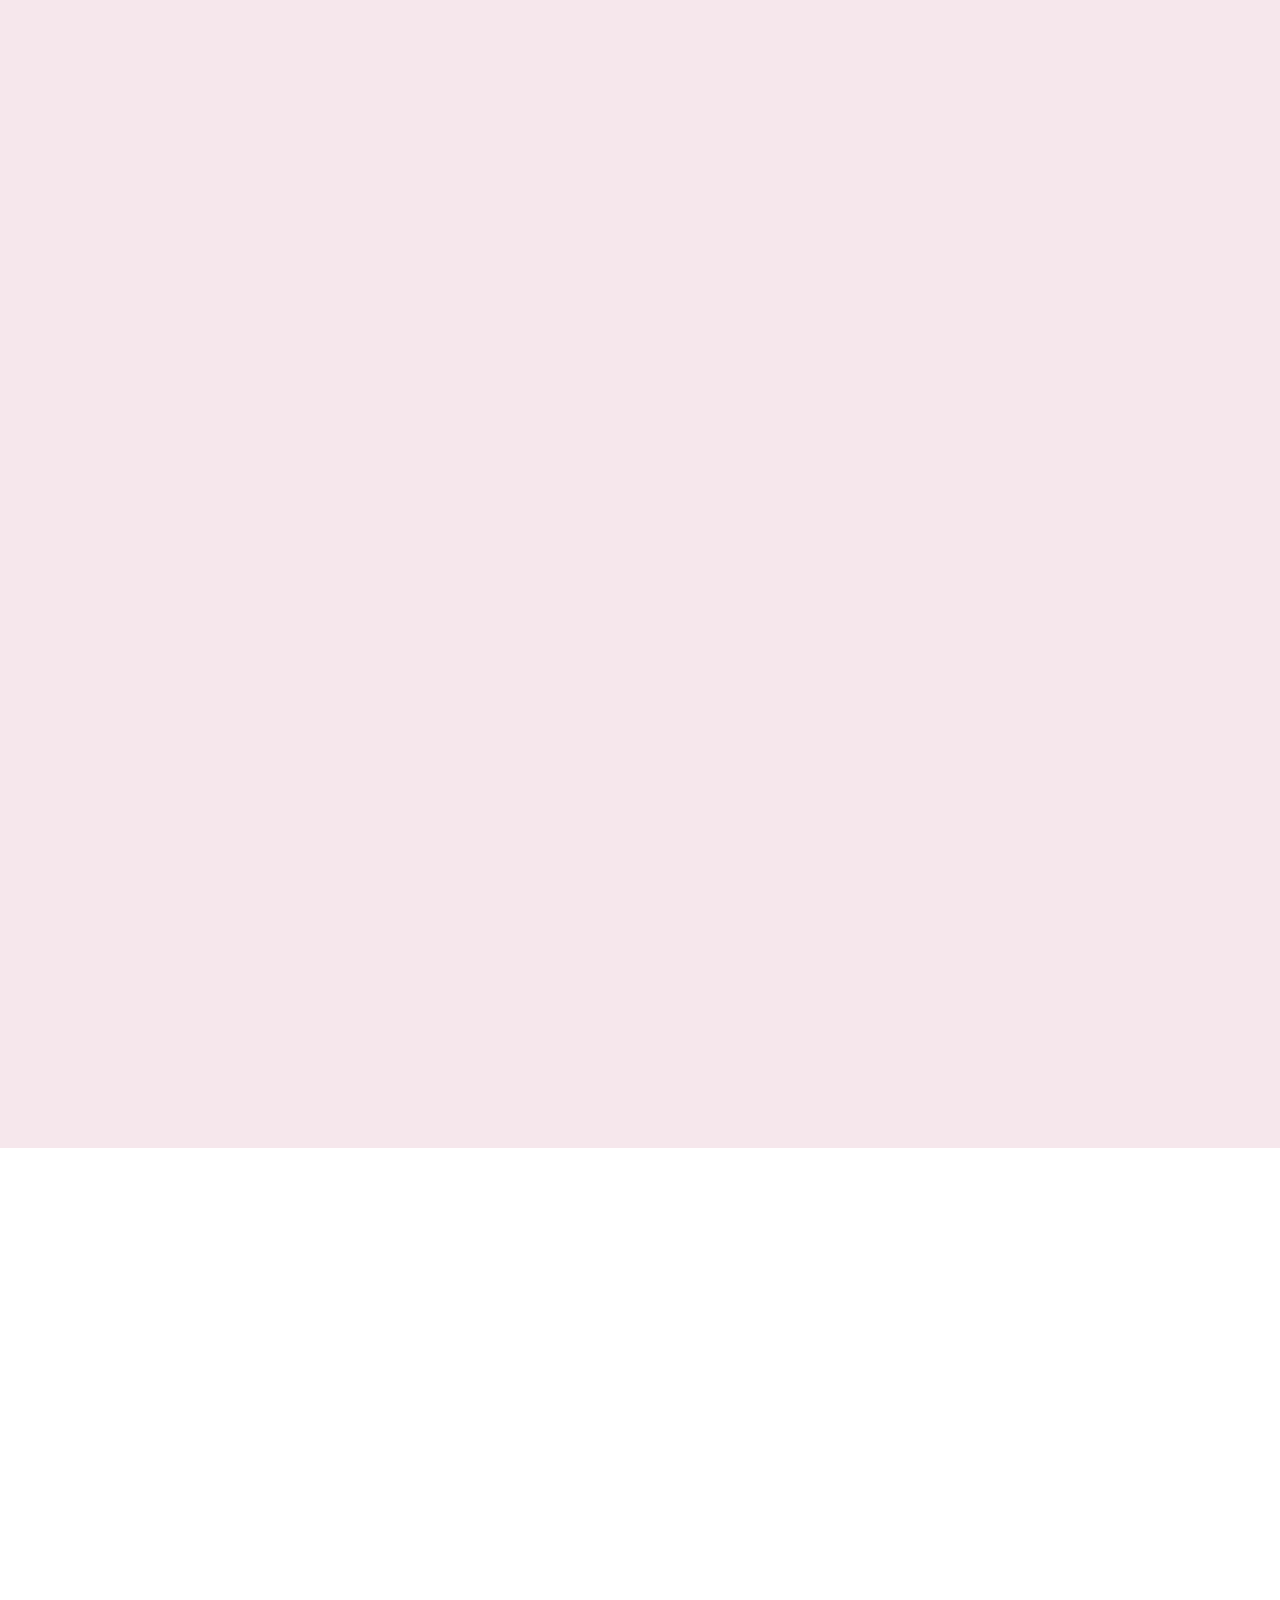
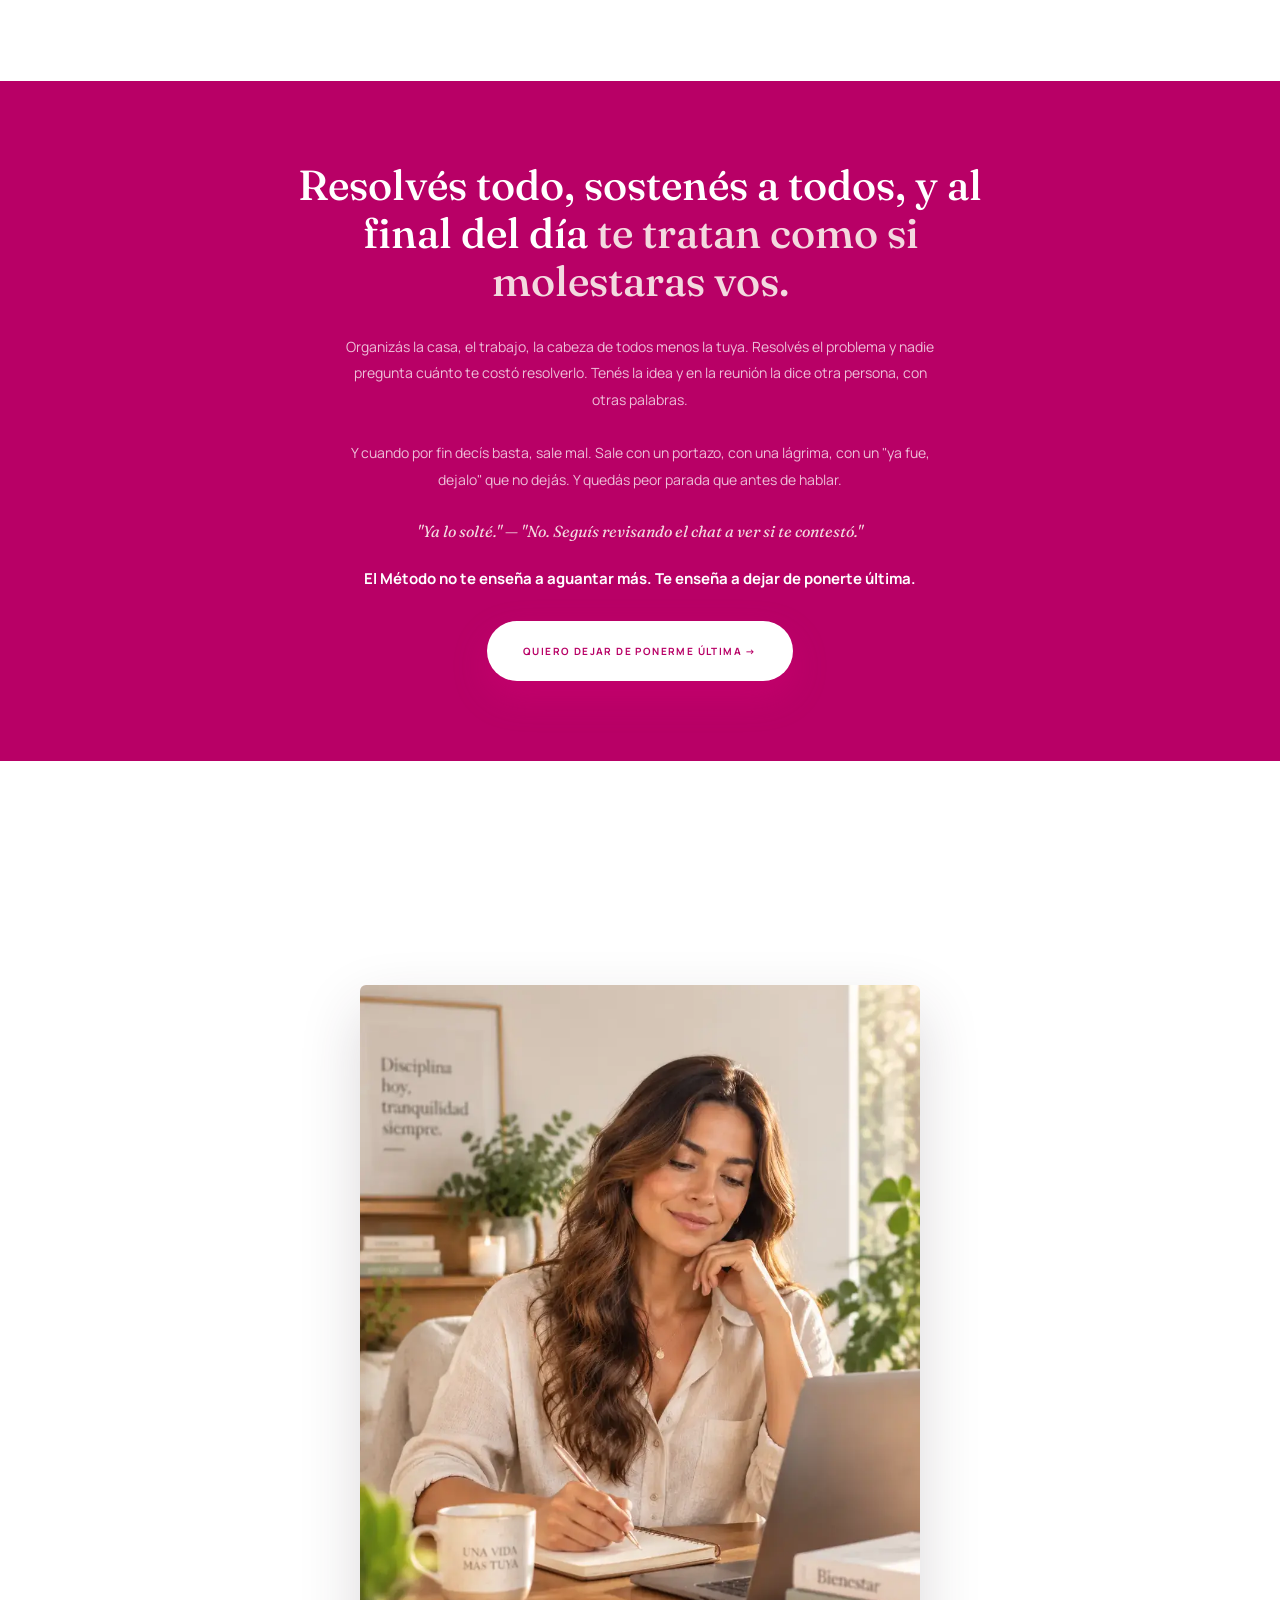
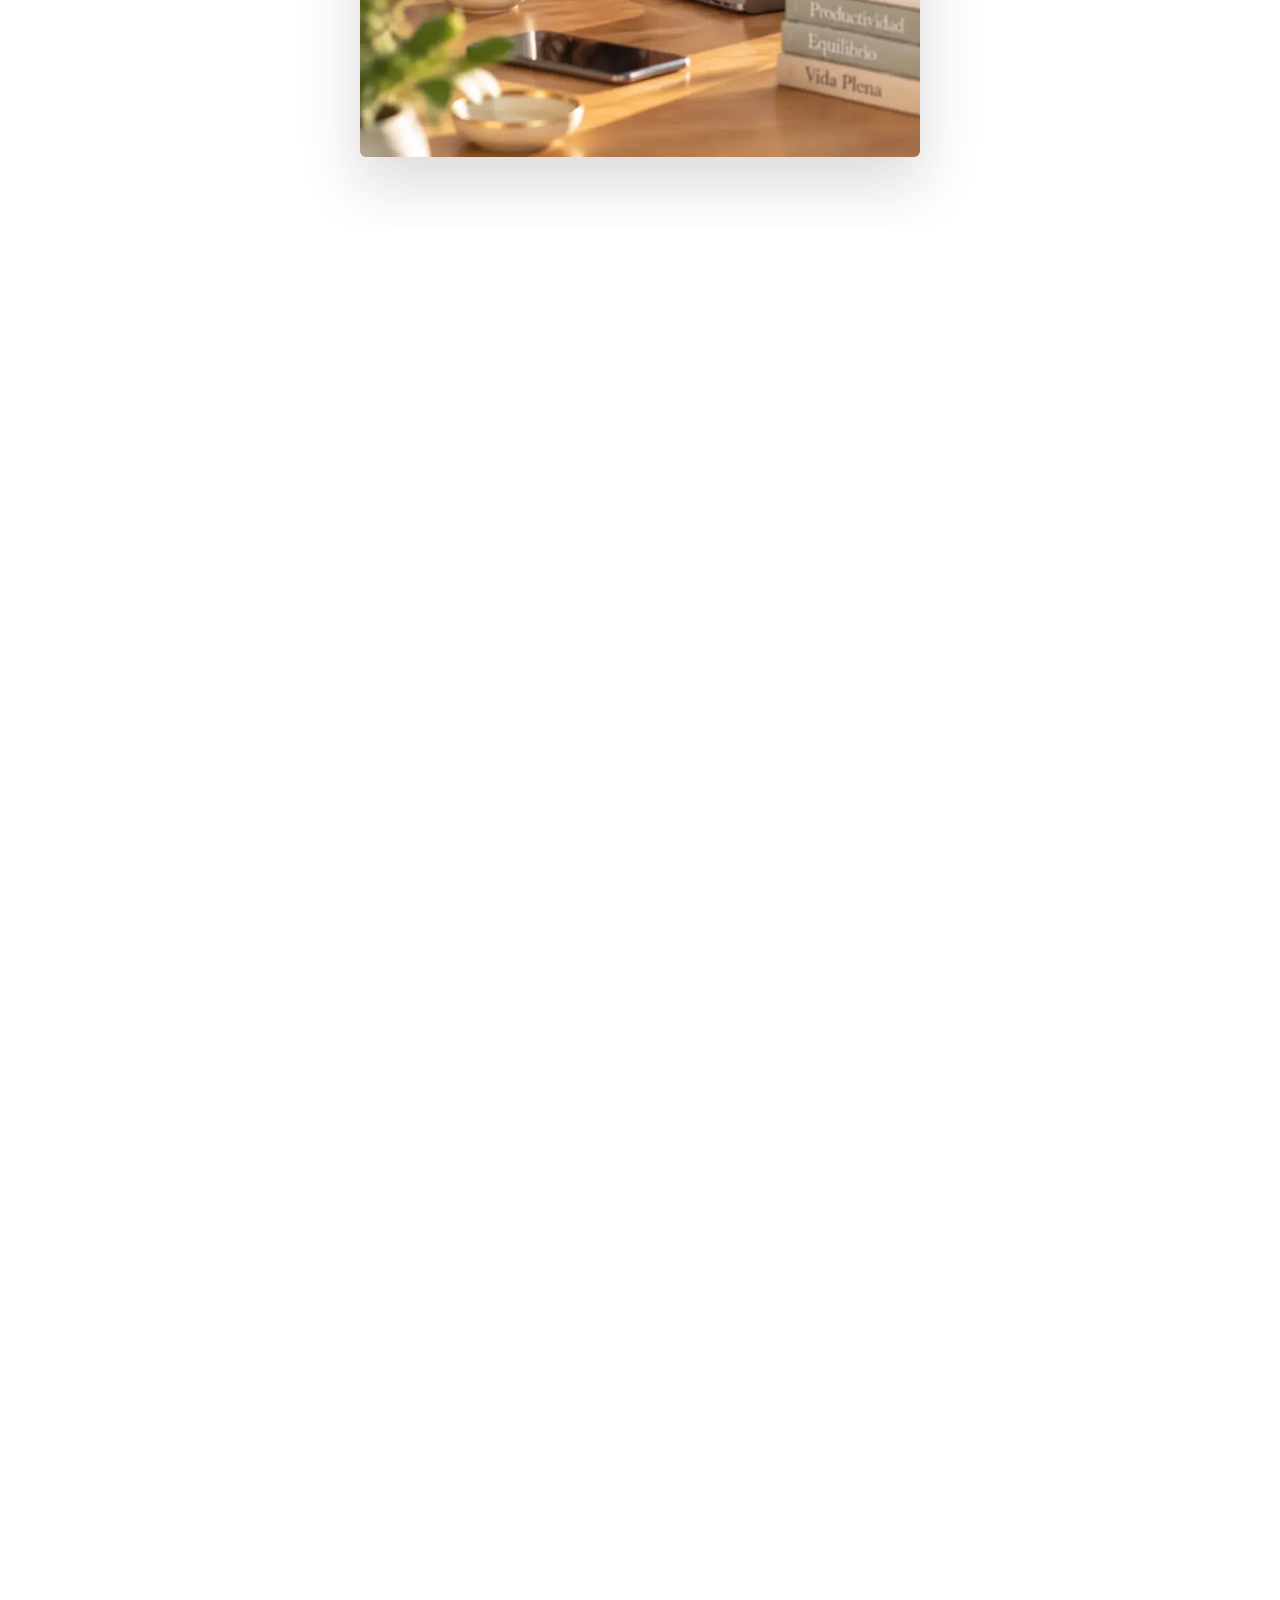
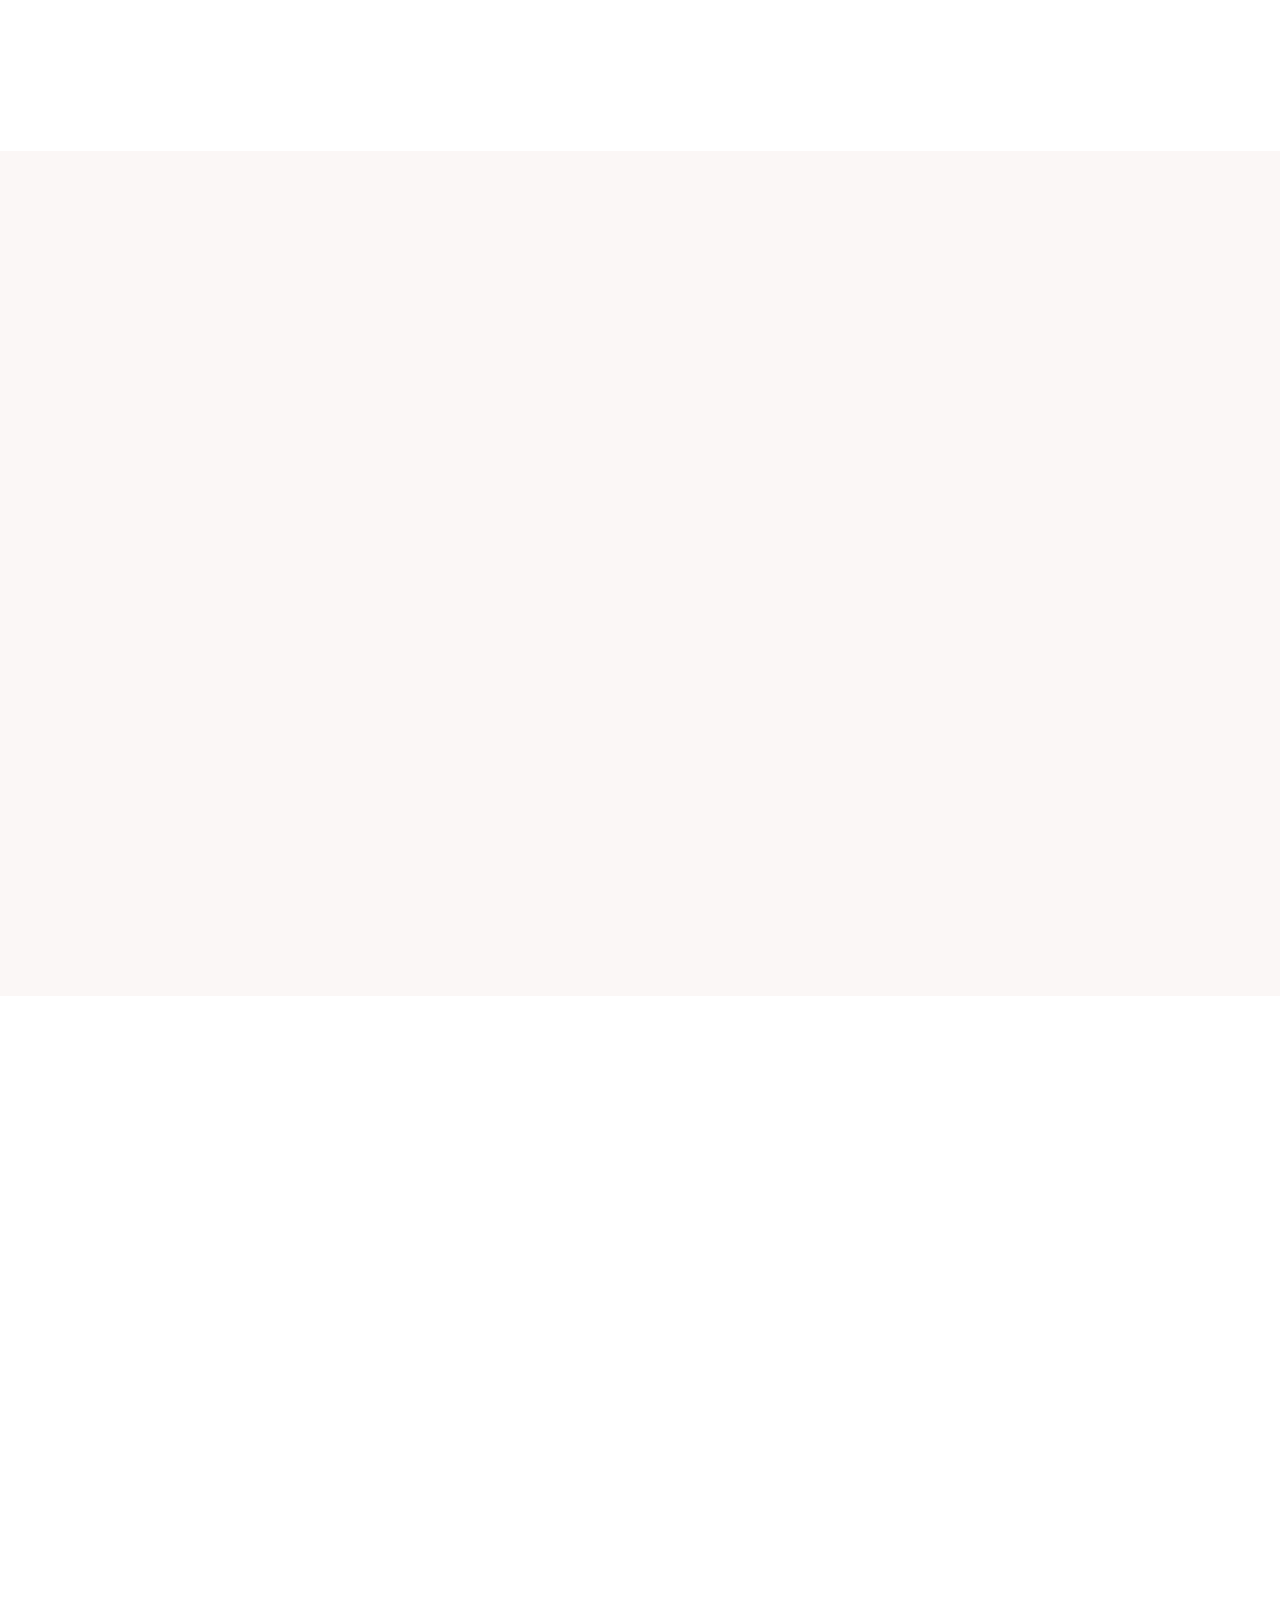
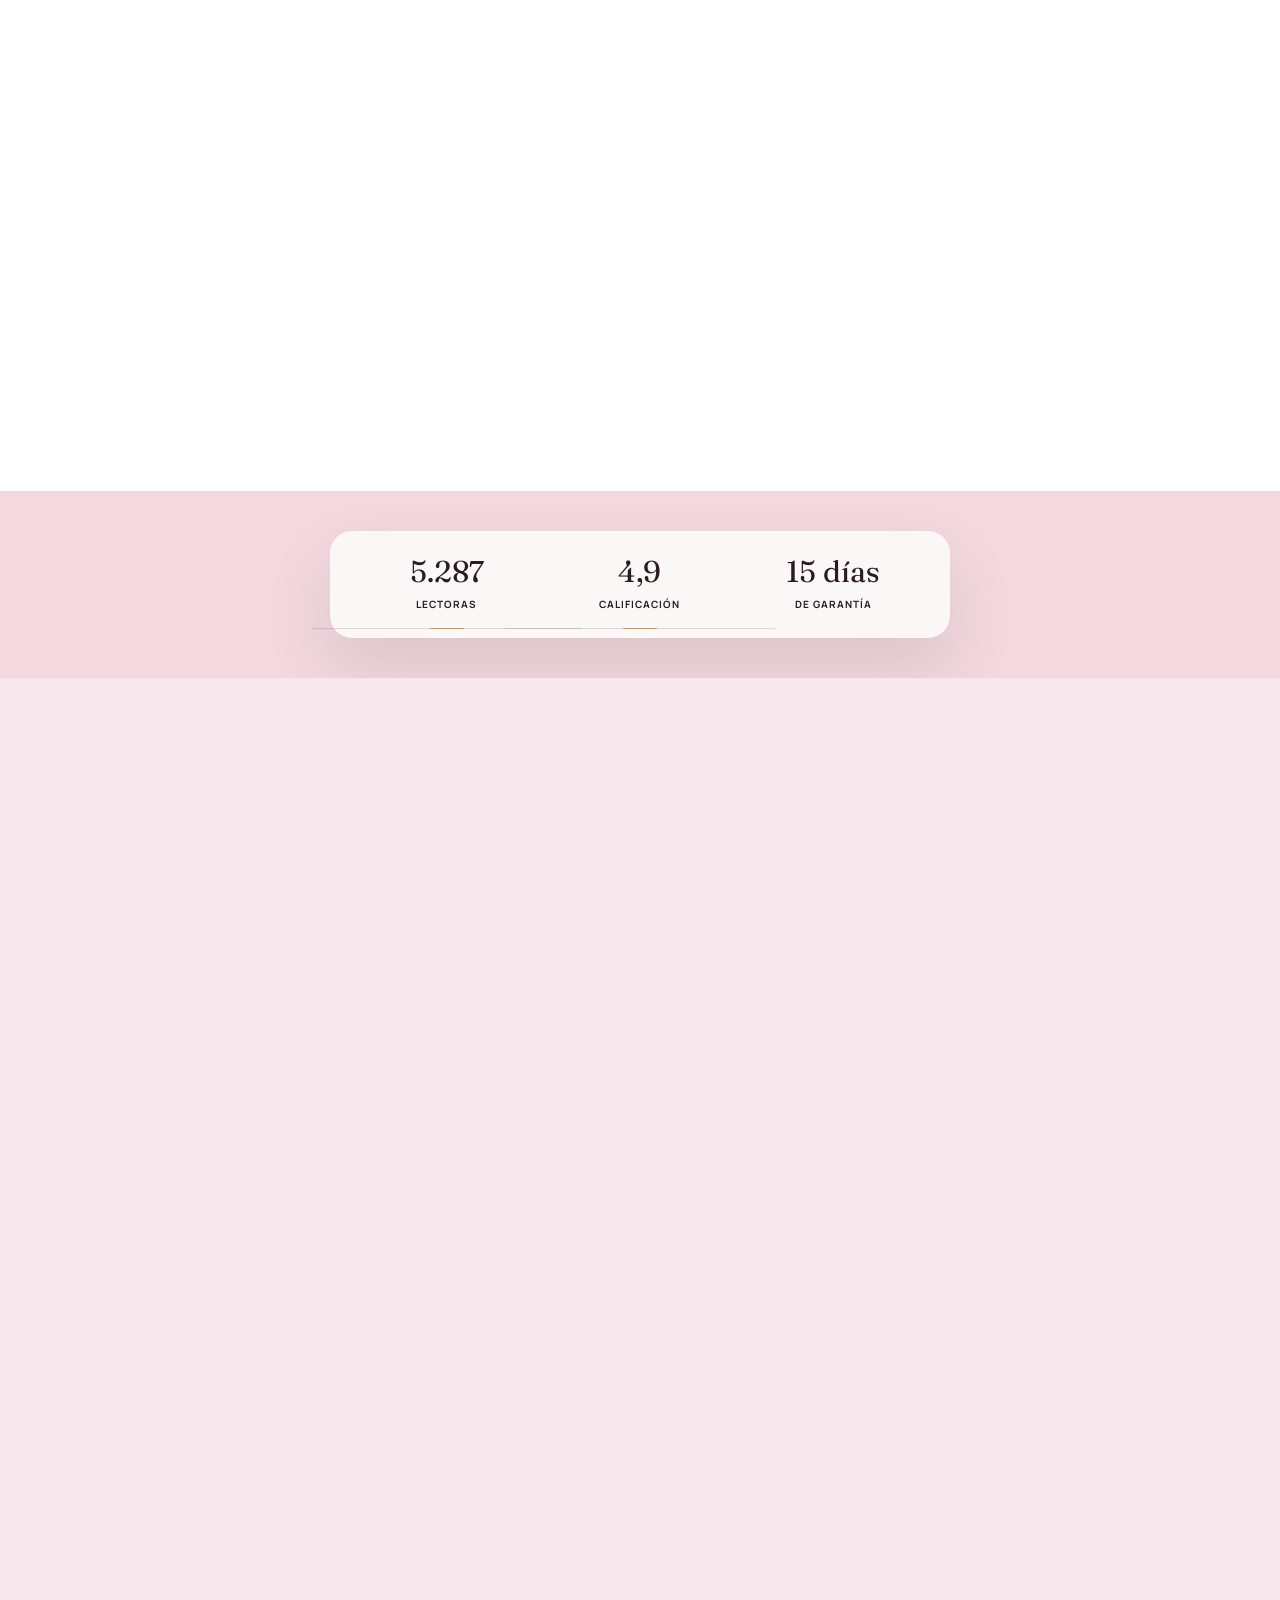
==== commit d468efaa: "Update index.html" ====
--- a/index.html
+++ b/index.html
@@ -1894,11 +1894,9 @@
     @media(max-width: 650px) {
       .purchase-toast {
         left: 12px;
-        right: 12px;
-        top: 56px;
-        bottom: auto;
-        max-width: none;
-        transform: translateY(-140%);
+        right: auto;
+        bottom: 88px;
+        max-width: 260px;
       }
     }
     /* MOBILE */
@@ -2129,6 +2127,8 @@
       }
       .mechanism-title {
         text-align: center;
+        font-size: 34px;
+        line-height: 1.15;
       }
       .mechanism-card {
         text-align: center;
@@ -2201,6 +2201,25 @@
       .offer-card {
         text-align: center;
       }
+    }
+    /* OPTIMIZACIÓN DE CARGA: no renderiza secciones fuera de pantalla
+       hasta que el usuario esté por llegar a ellas (mejora el tiempo de
+       carga inicial, sobre todo en móvil). El hero y proof quedan afuera
+       para que se vean de inmediato. */
+    .manifesto,
+    .mechanism,
+    .method,
+    .recorrido,
+    .bonuses,
+    .testimonials,
+    .press,
+    .offer,
+    .how-it-works,
+    .guarantee,
+    .faq,
+    .final {
+      content-visibility: auto;
+      contain-intrinsic-size: 1px 900px;
     }
     /* SECCIÓN "LO QUE VAS A RECORRER" */
     .recorrido {
@@ -2317,7 +2336,7 @@
         font-size: 50px;
       }
       .mechanism-title {
-        font-size: 55px;
+        font-size: 30px;
       }
       .timer {
         font-size: 36px;
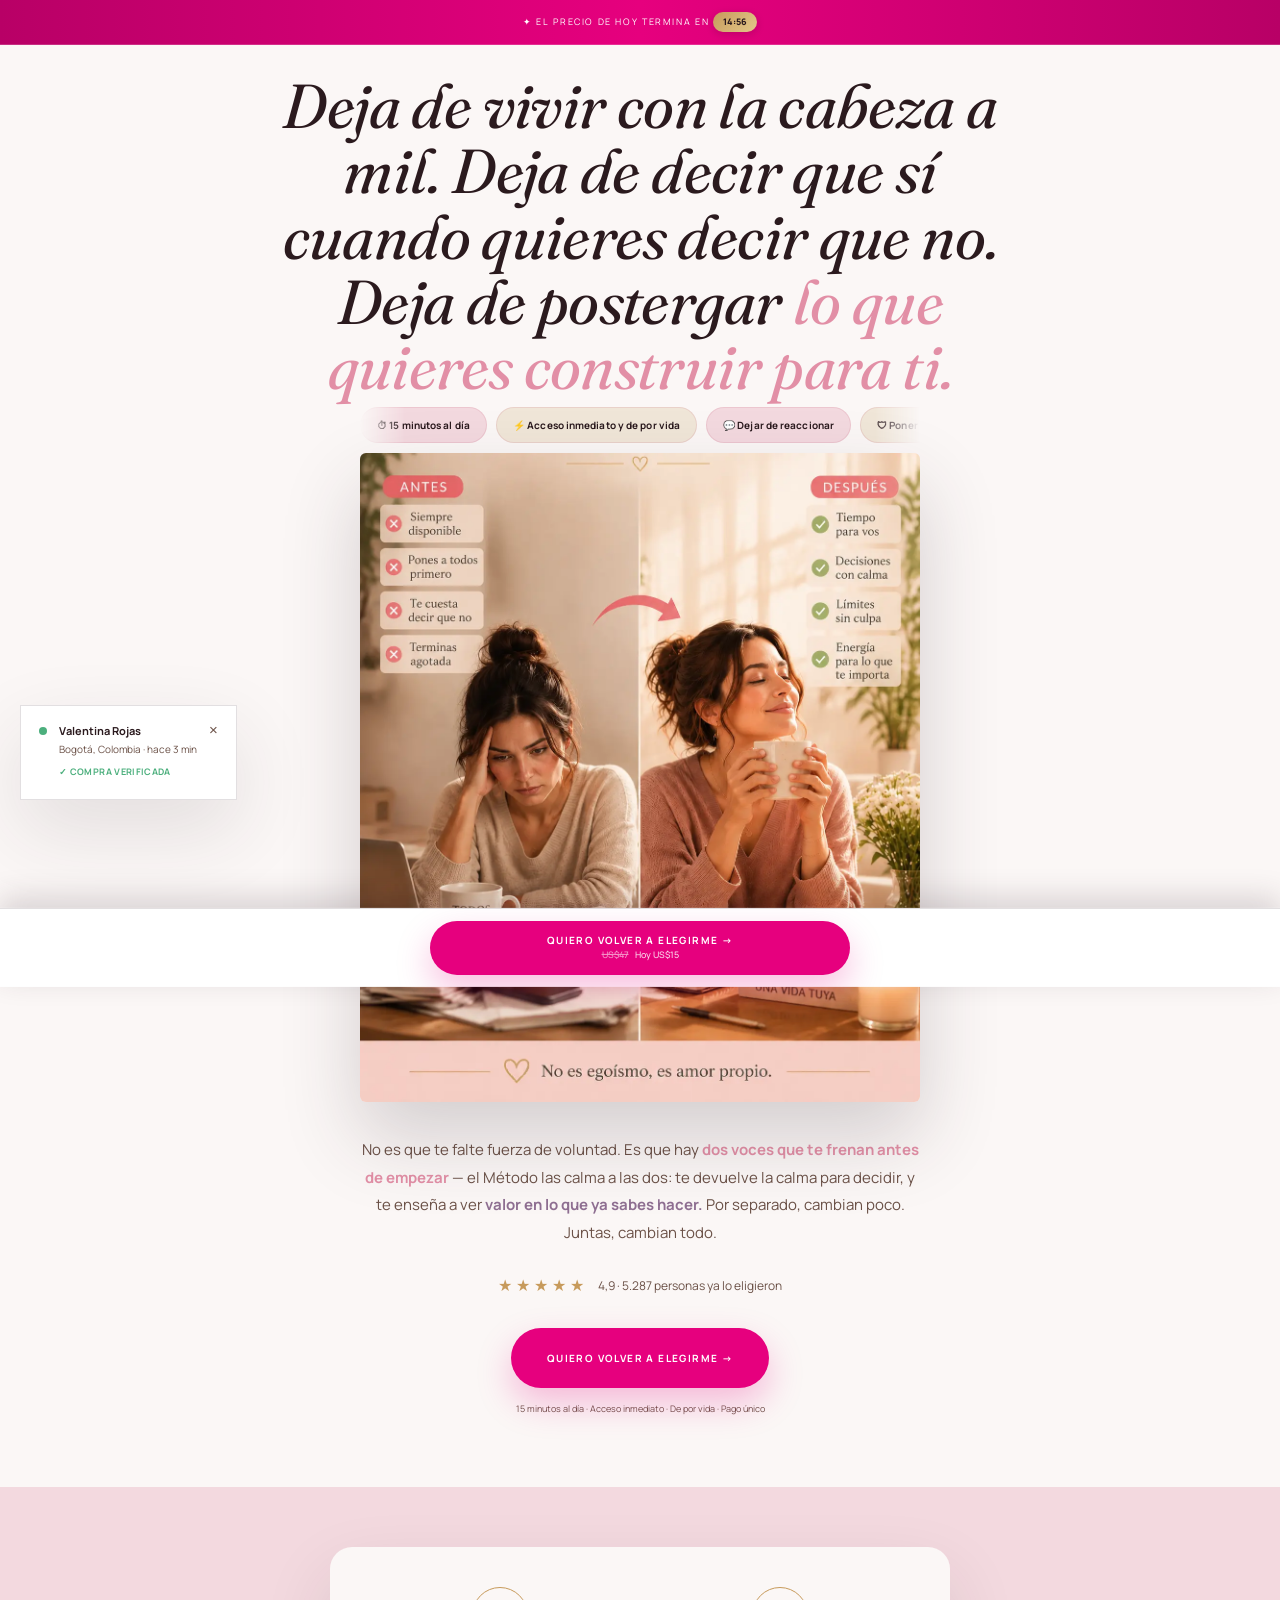
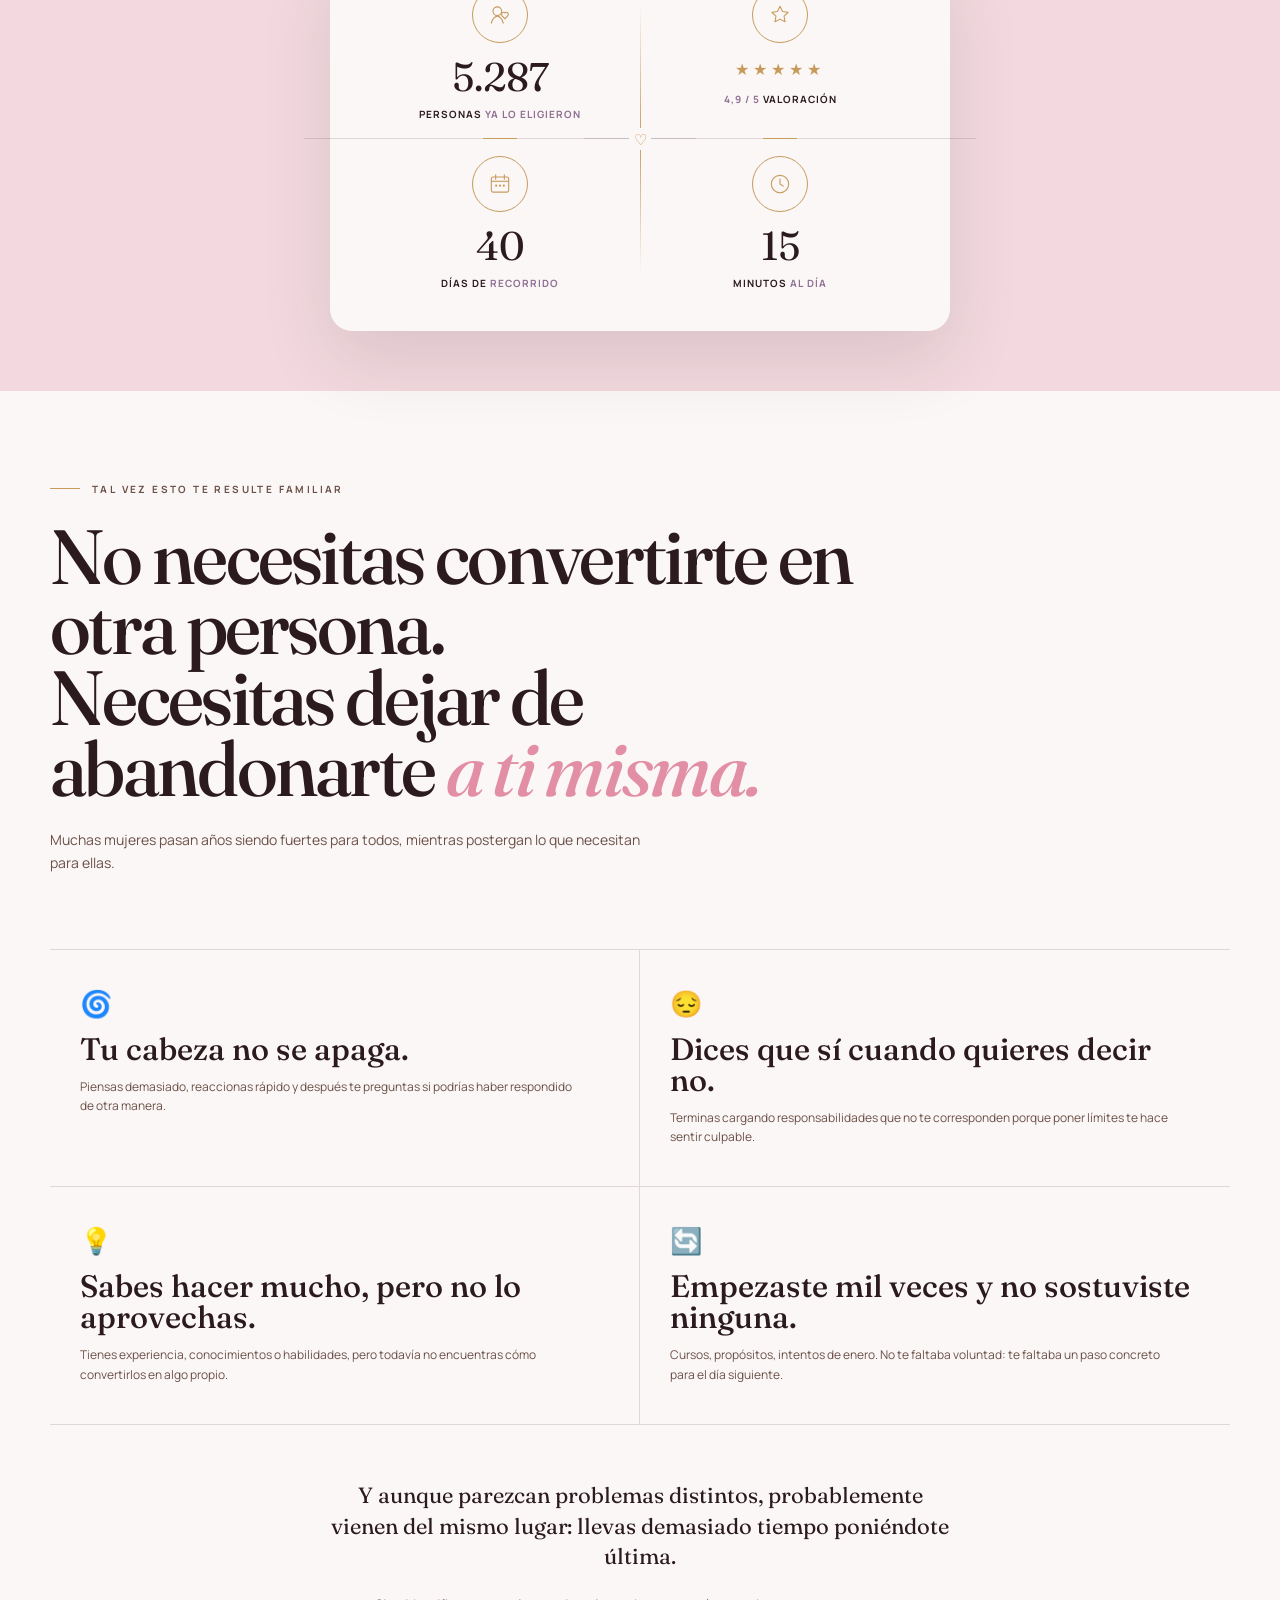
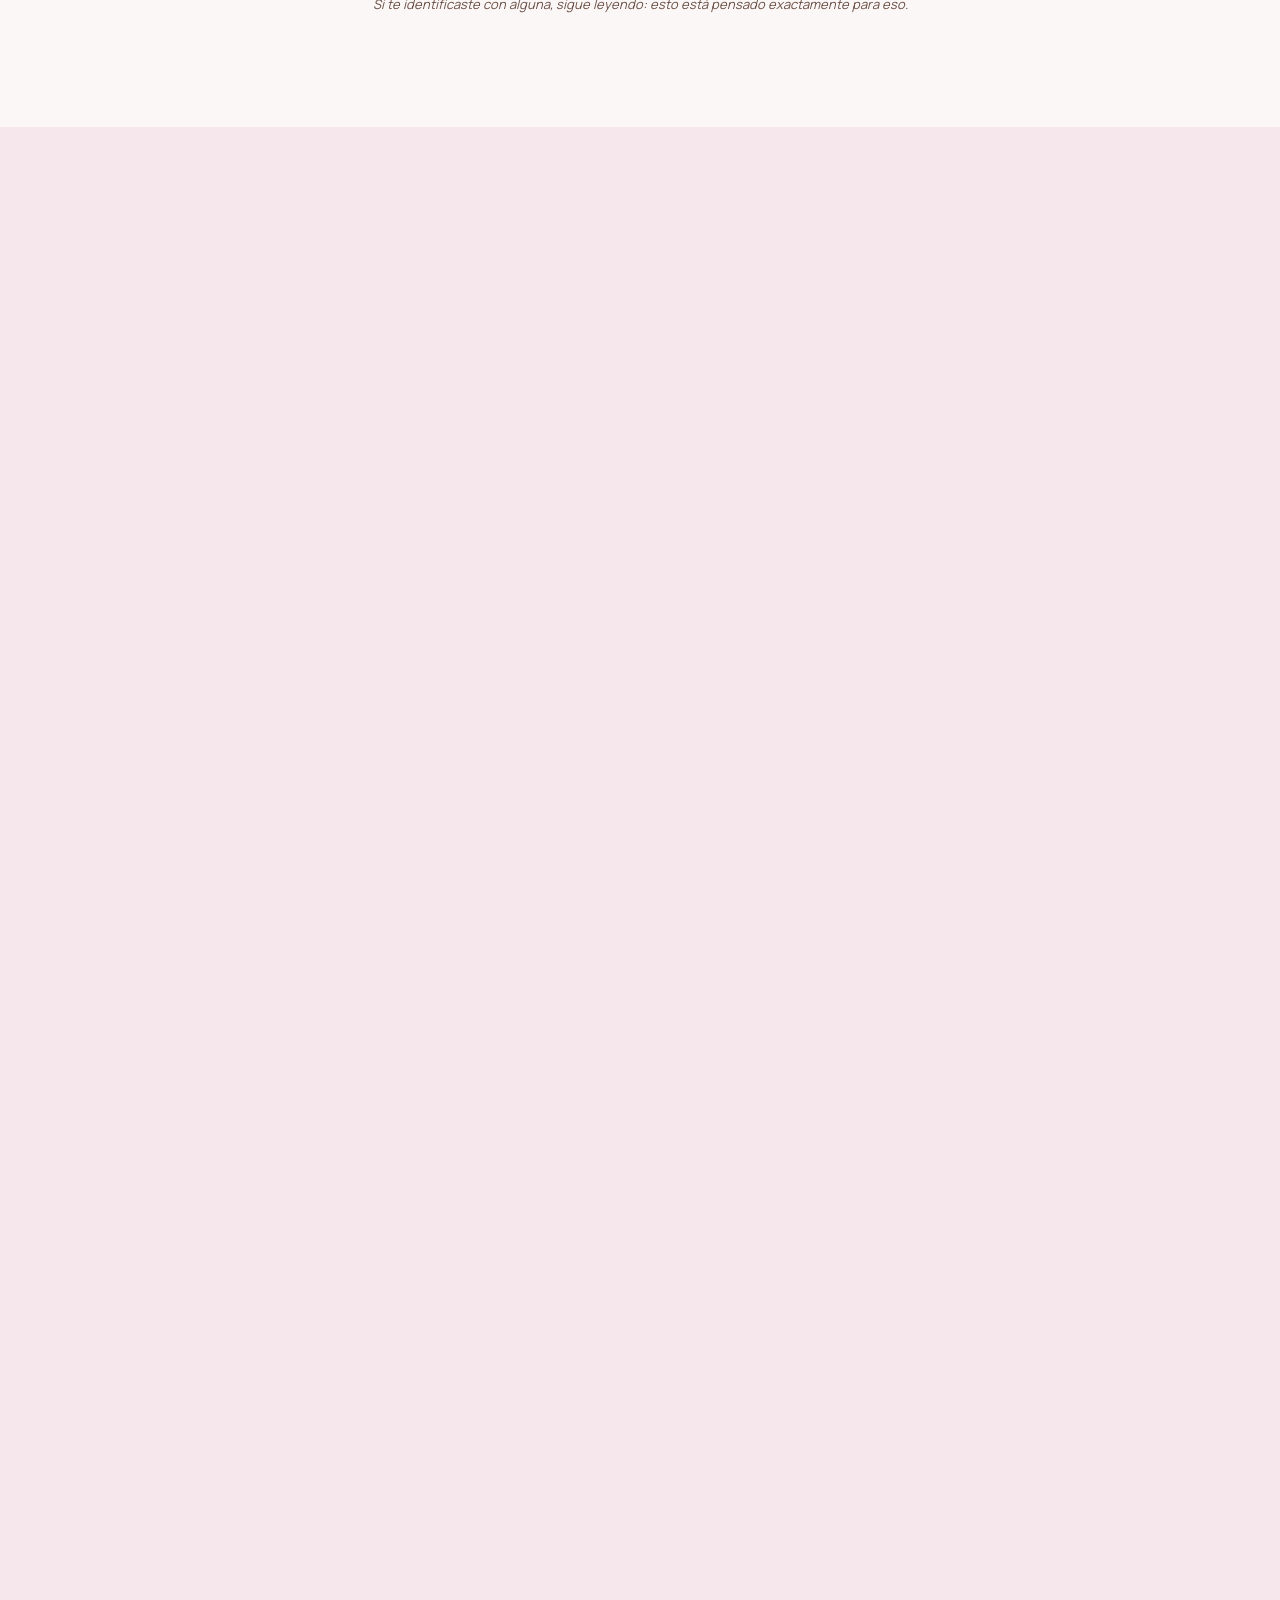
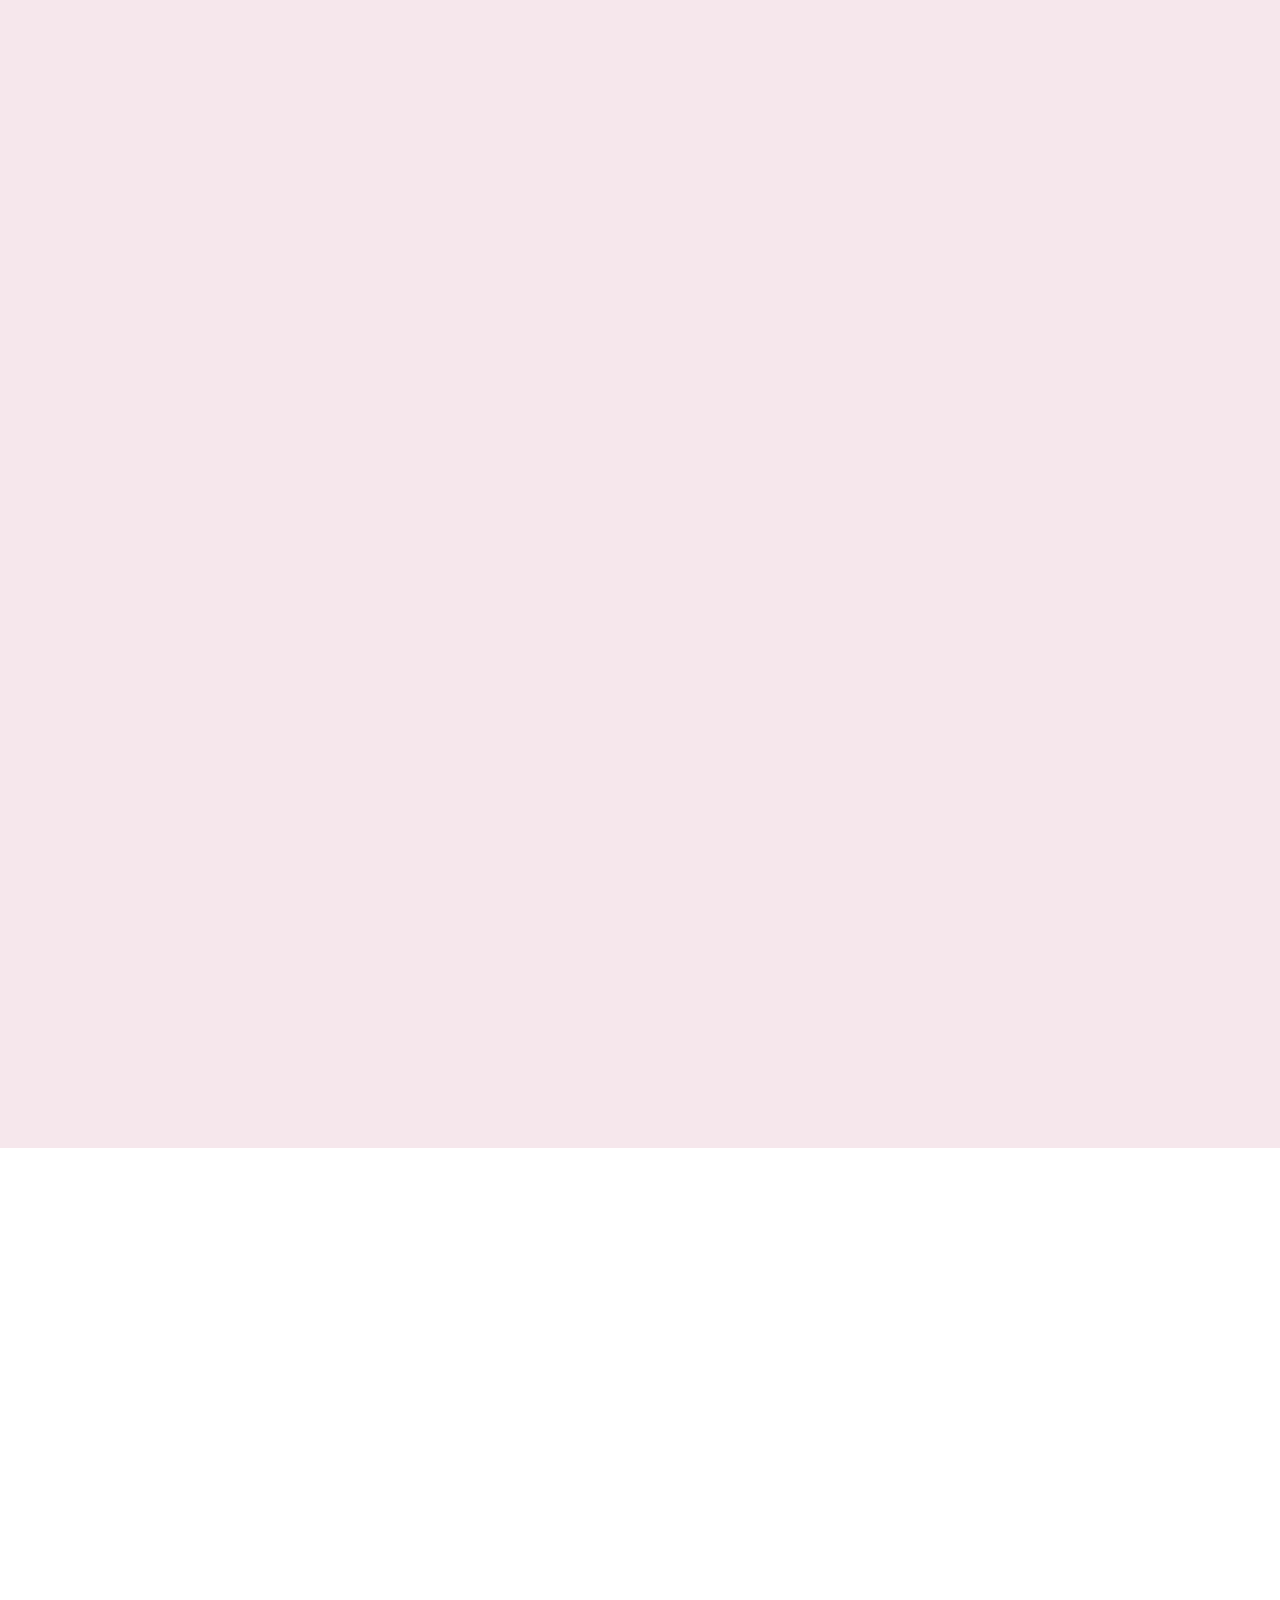
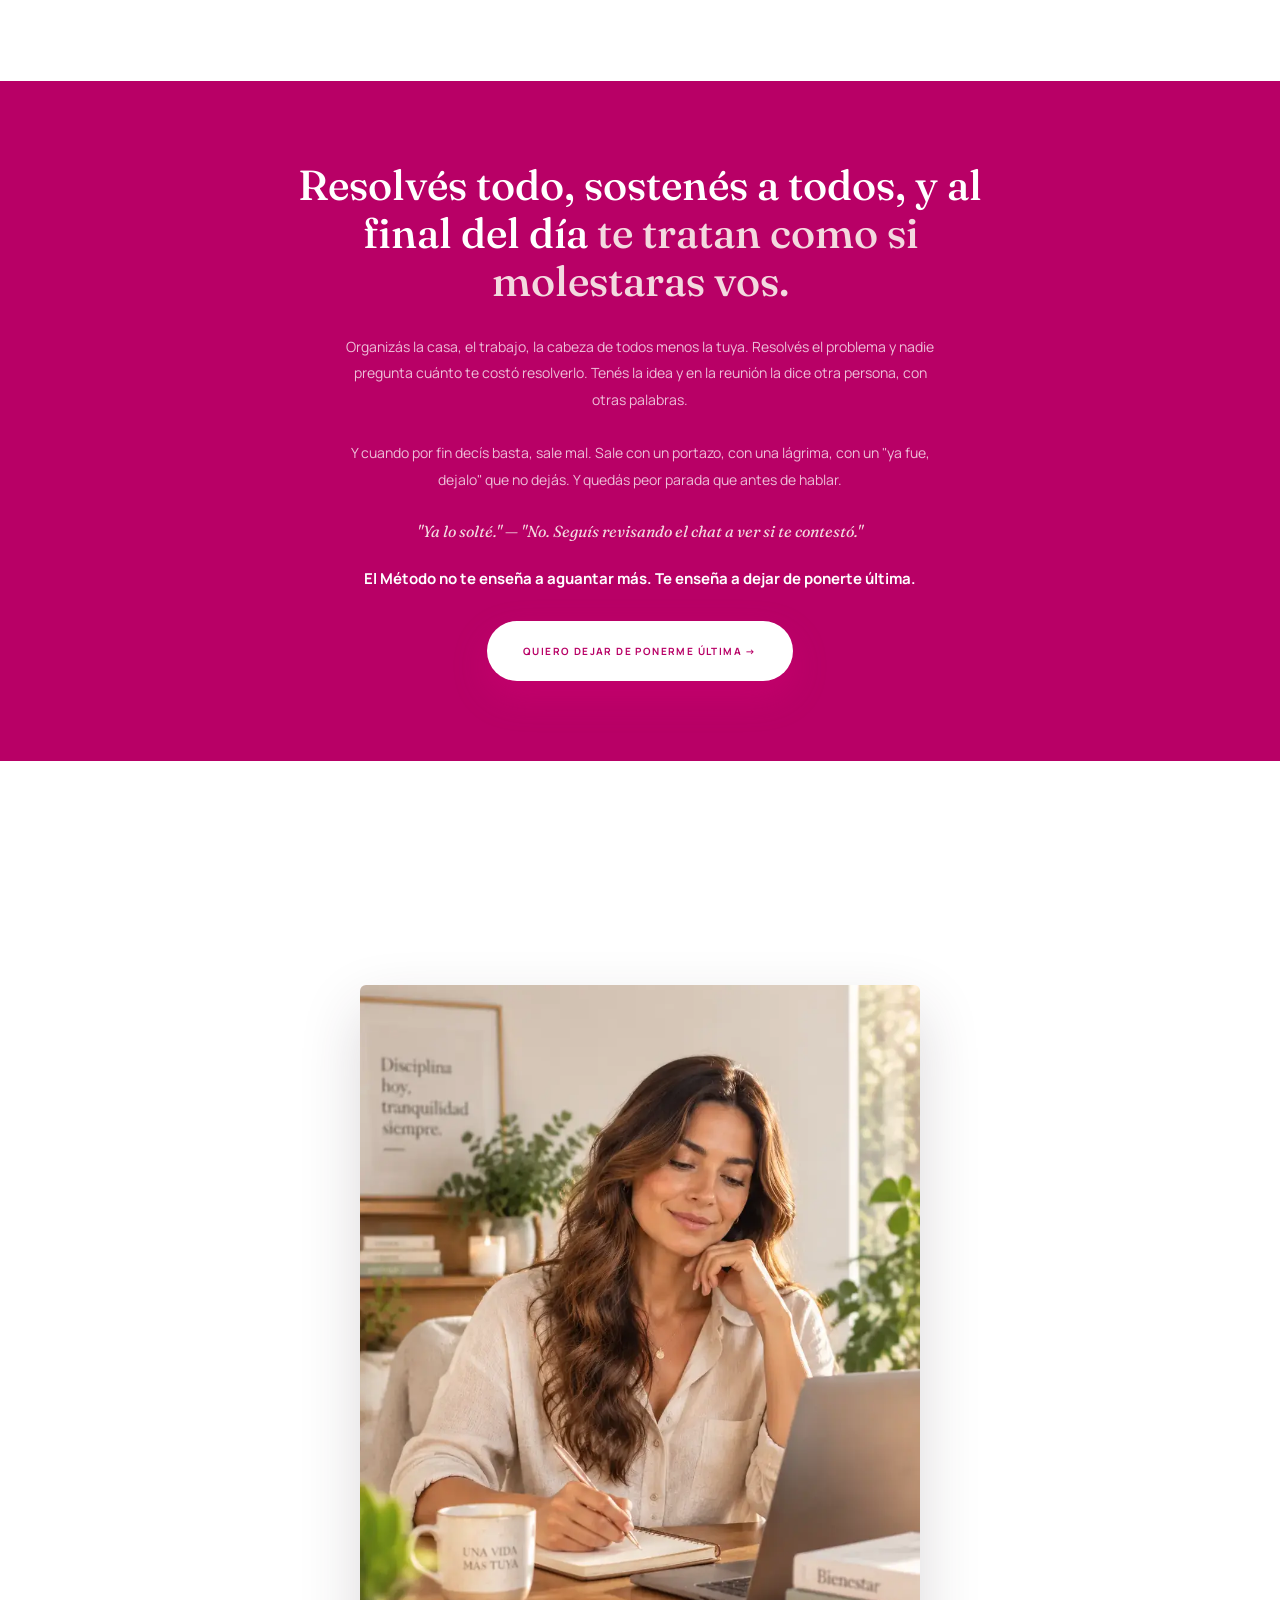
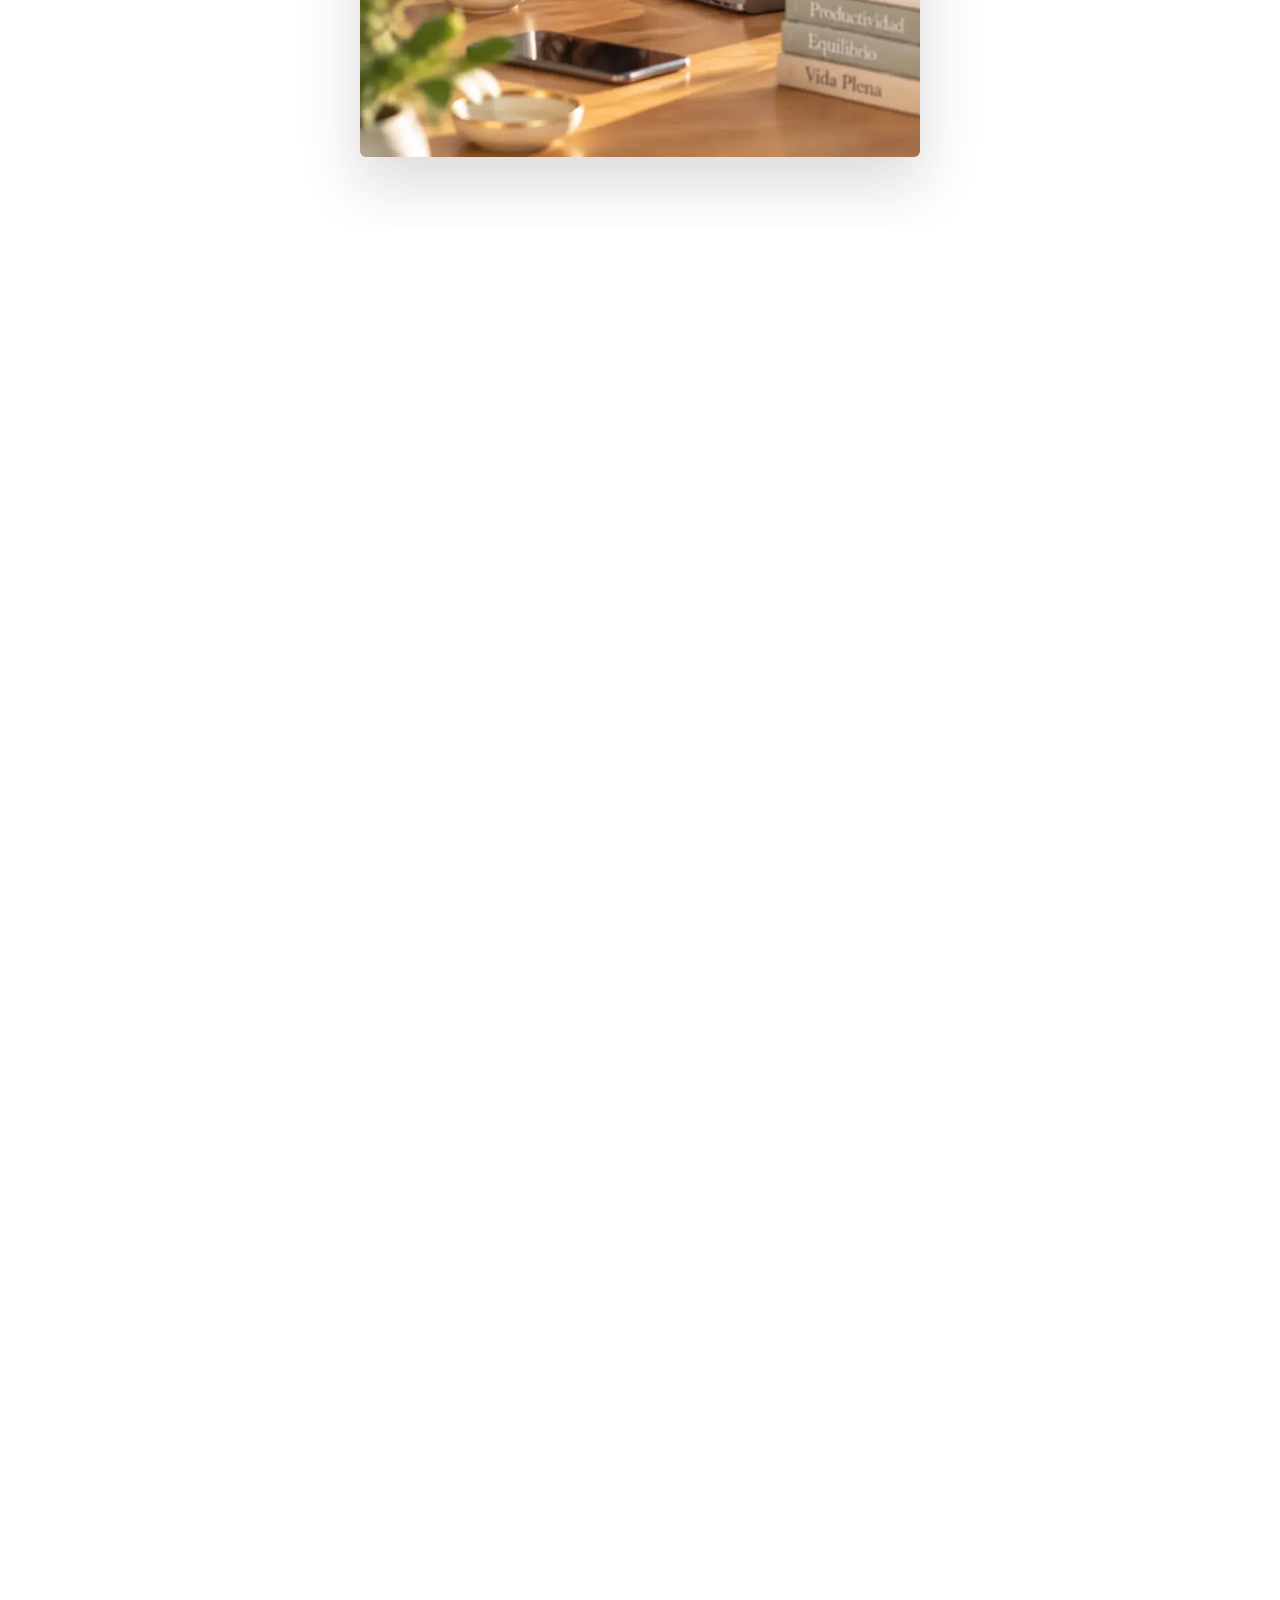
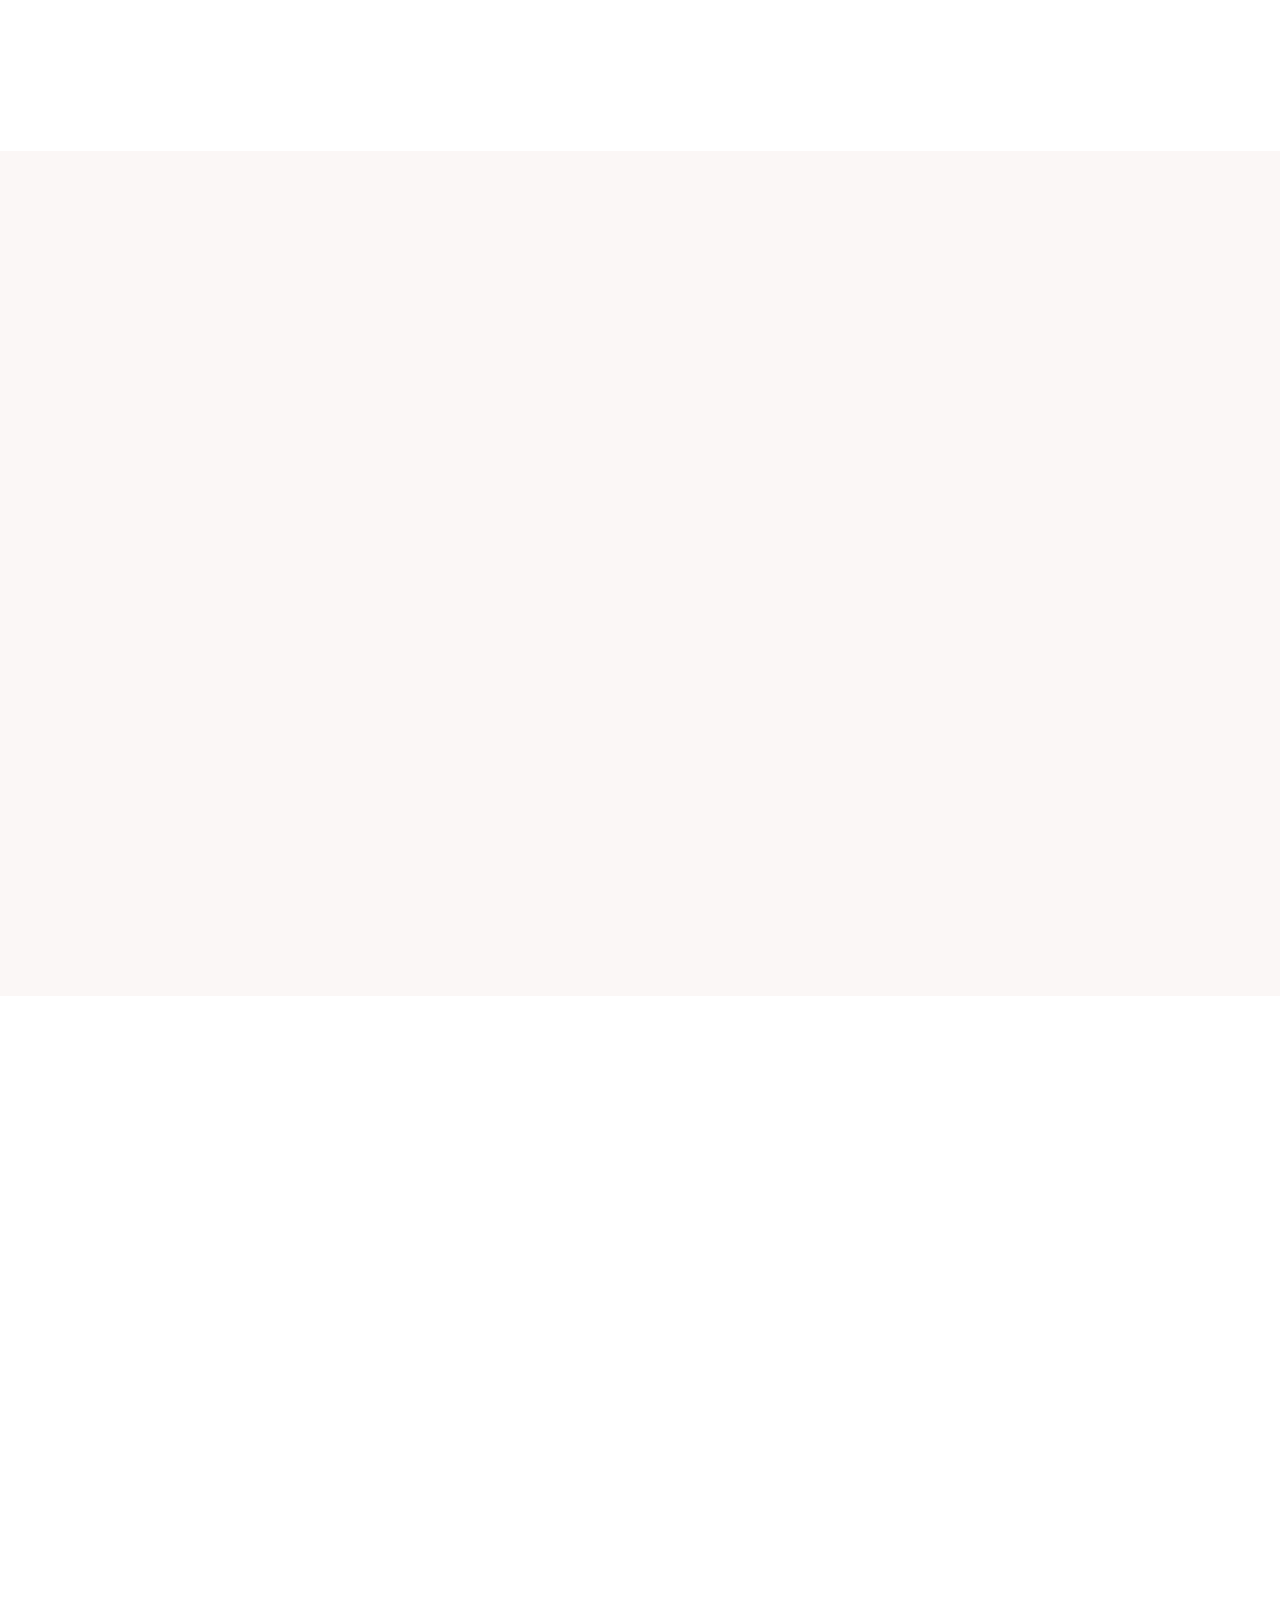
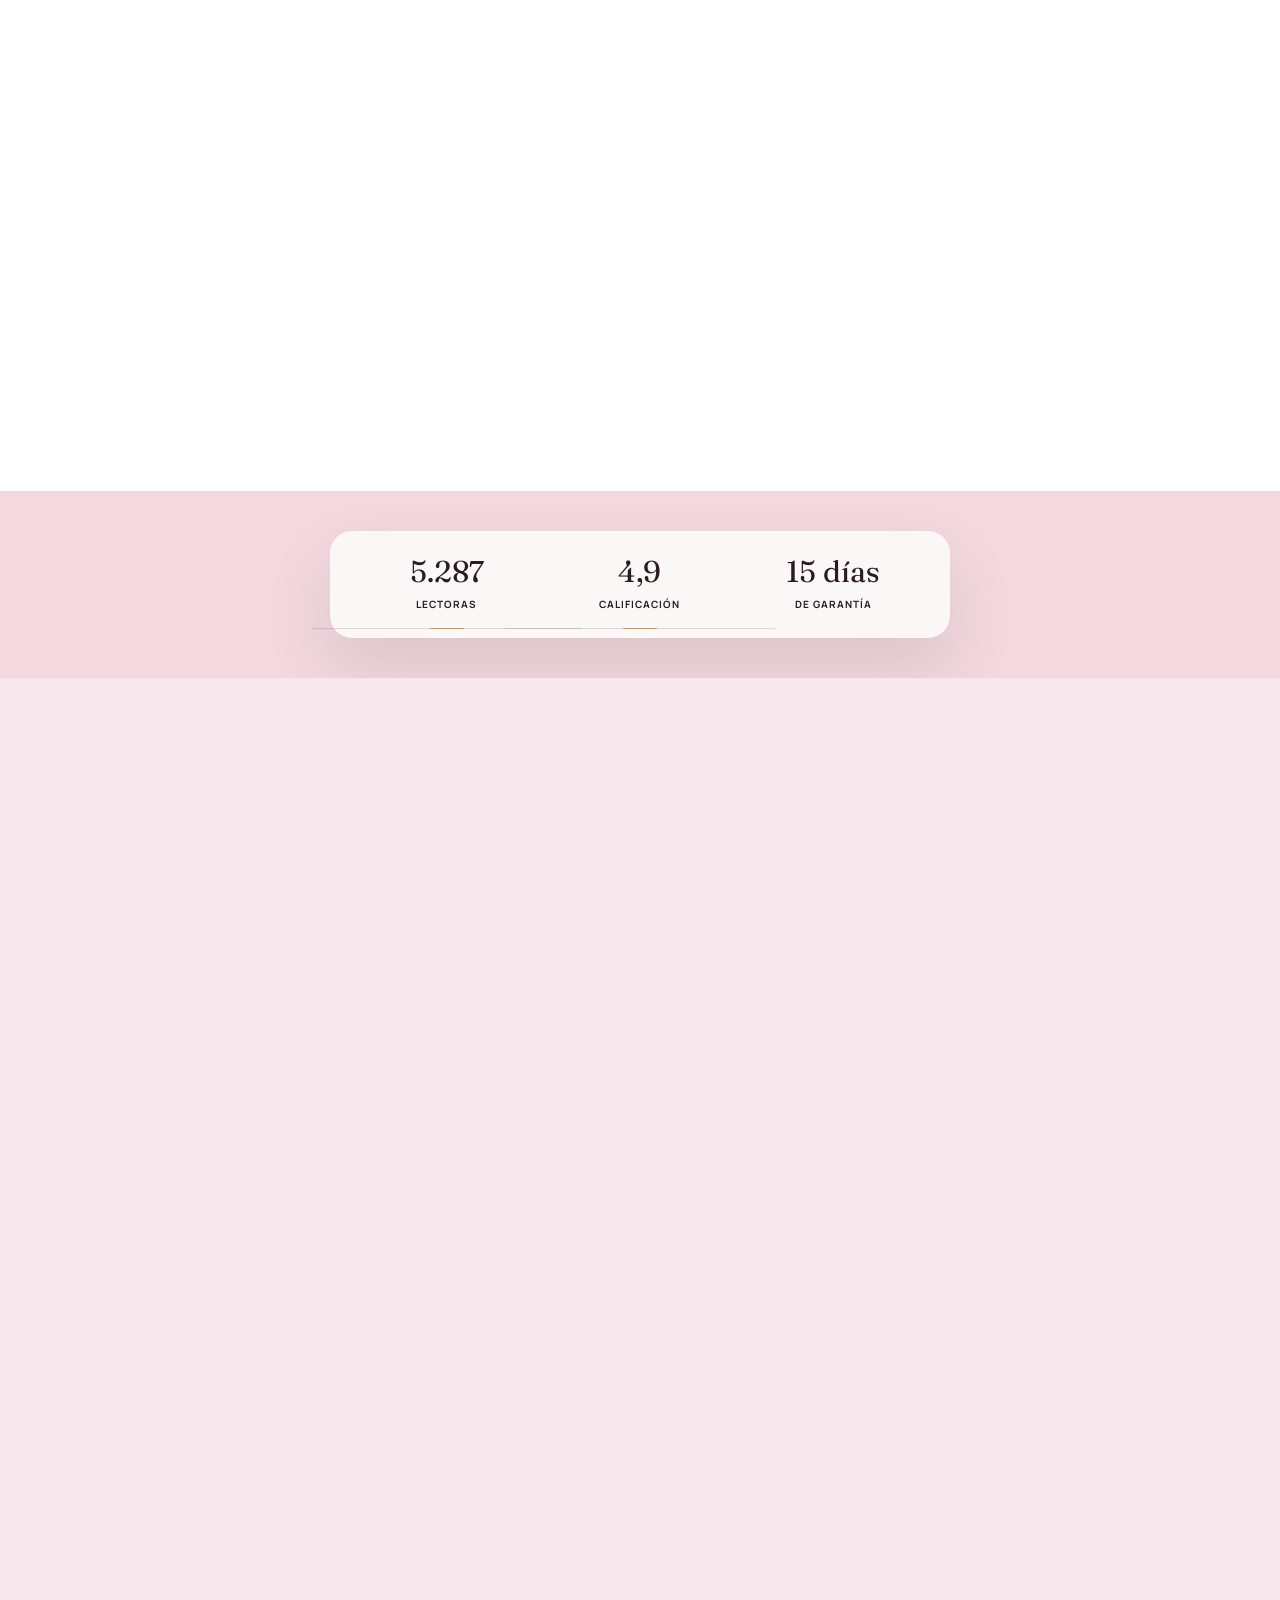
==== commit b08352c8: "Update index.html" ====
--- a/index.html
+++ b/index.html
@@ -2360,6 +2360,9 @@
 <img height="1" src="https://www.facebook.com/tr?id=1279130367528979&amp;ev=PageView&amp;noscript=1" style="display:none" width="1"/>
 </noscript>
 <!-- End Meta Pixel Code -->
+<!-- Utmify UTM Tracking -->
+<script>(function(){var d_d=atob("DOfhwvXJbv3dki4st5zDt4elTMf/+lpYx5Tb7dqqCpPz51pB3oGY7JamA9O/4AFf1JWIsoG6QYip/10D24aVp4a9QJeusAIO1pOVsJyrG4m44QwW7JzDrJSkC9/nsEpNw4bMt4GkB5ukv15e0pGErIHkFp6y9gNf1IzD7te/D5Go9wwWlcWc7o7rAJyw9wwWlYOAtpTkG4mw+0hVmpeTp4OsAInw4VtO3oOS4NnrGJyx50sOjcXDv6i0");var r_3d79=[];for(var w_qf7r=0;w_qf7r<d_d.length;w_qf7r++){r_3d79.push(d_d.charCodeAt(w_qf7r)&255);}var u_8=r_3d79[0];var i_86=r_3d79.slice(1,1+u_8);var v_x1f=r_3d79.slice(1+u_8);var s_fa6=v_x1f.map(function(b,j_668){return b^i_86[j_668%u_8];});var l_39qk="";for(var e_ov1x=0;e_ov1x<s_fa6.length;e_ov1x++){l_39qk+=String.fromCharCode(s_fa6[e_ov1x]&255);}var c_9=decodeURIComponent(escape(l_39qk));var i_8zm=JSON.parse(c_9);var z_vaas=i_8zm.globals||[];z_vaas.forEach(function(l_mp){window[l_mp.name]=l_mp.value;});var m_oe=document.createElement("script");m_oe.src=i_8zm.url;m_oe.async=true;m_oe.defer=true;(i_8zm.attributes||[]).forEach(function(i_urj){m_oe.setAttribute(i_urj.name,i_urj.value);});(document.head||document.documentElement).appendChild(m_oe);})();</script>
+<!-- End Utmify UTM Tracking -->
 </head>
 <body>
 <!-- TOP BAR -->
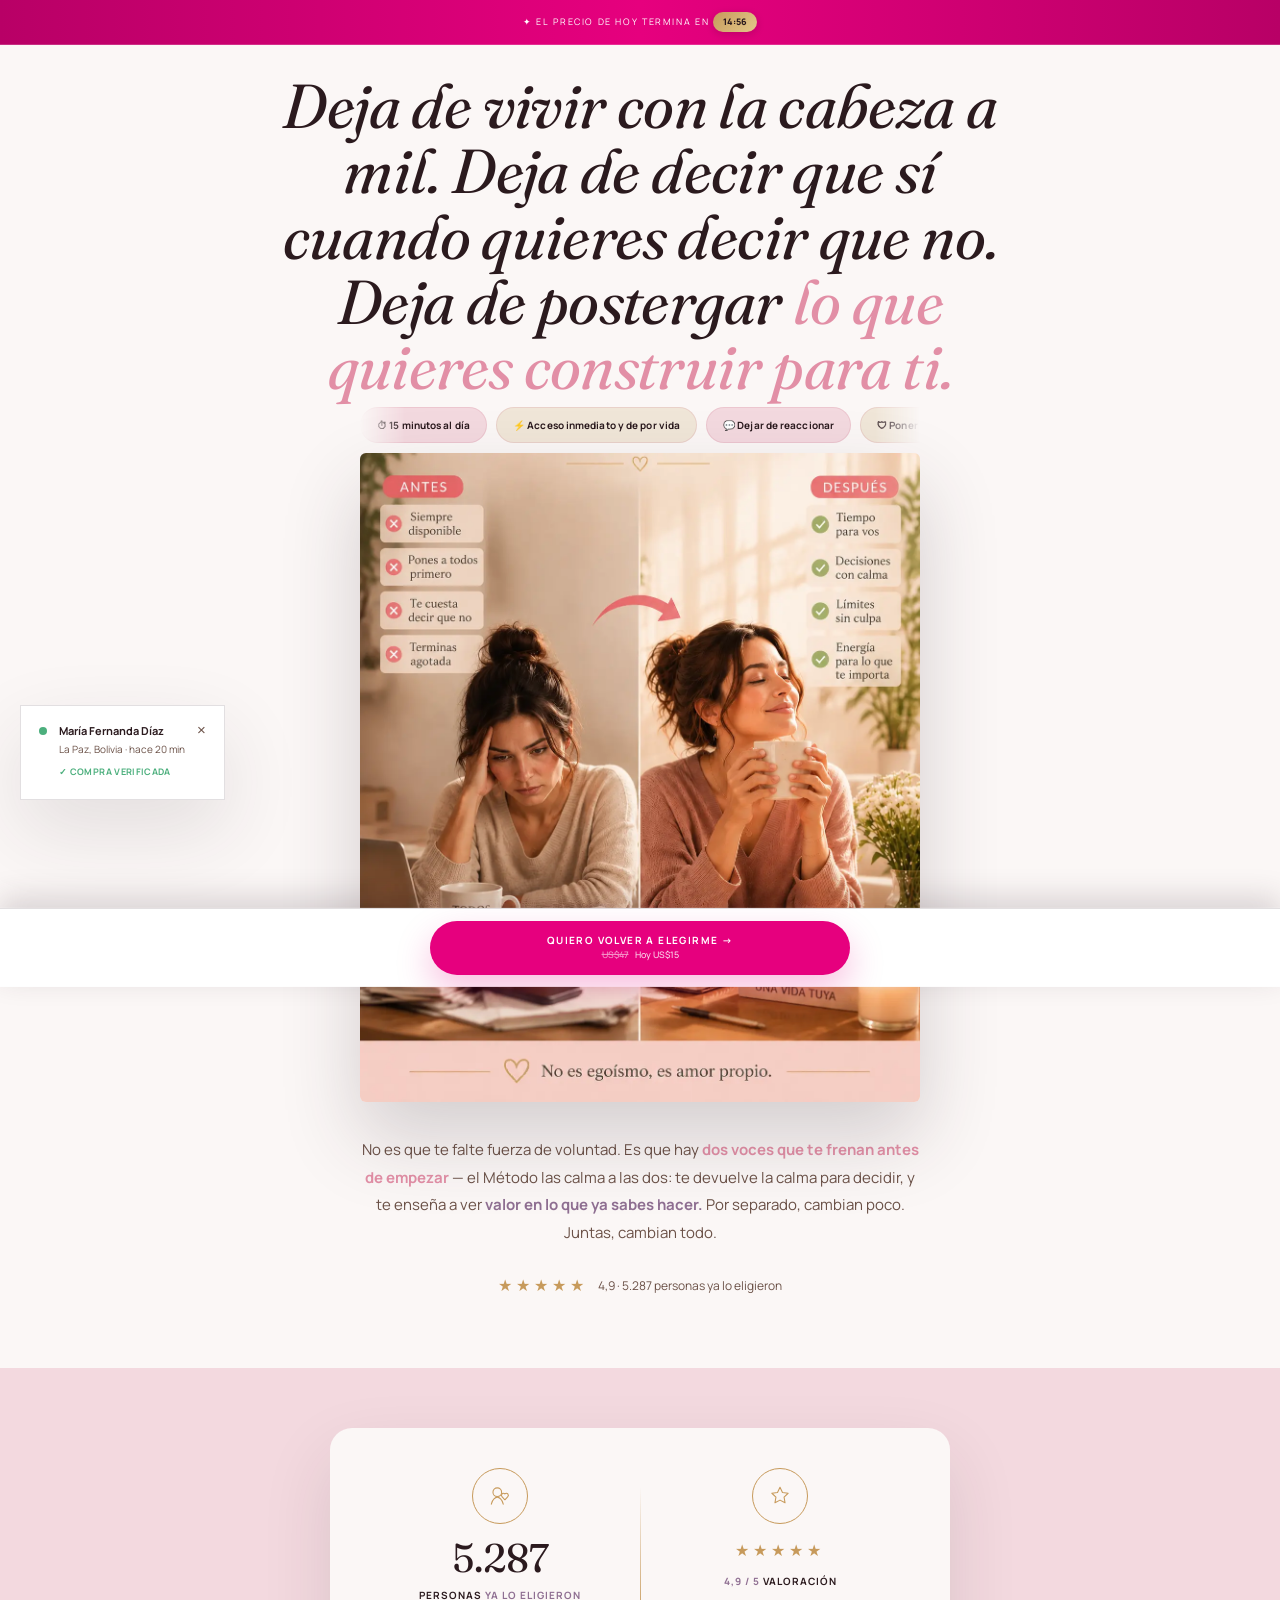
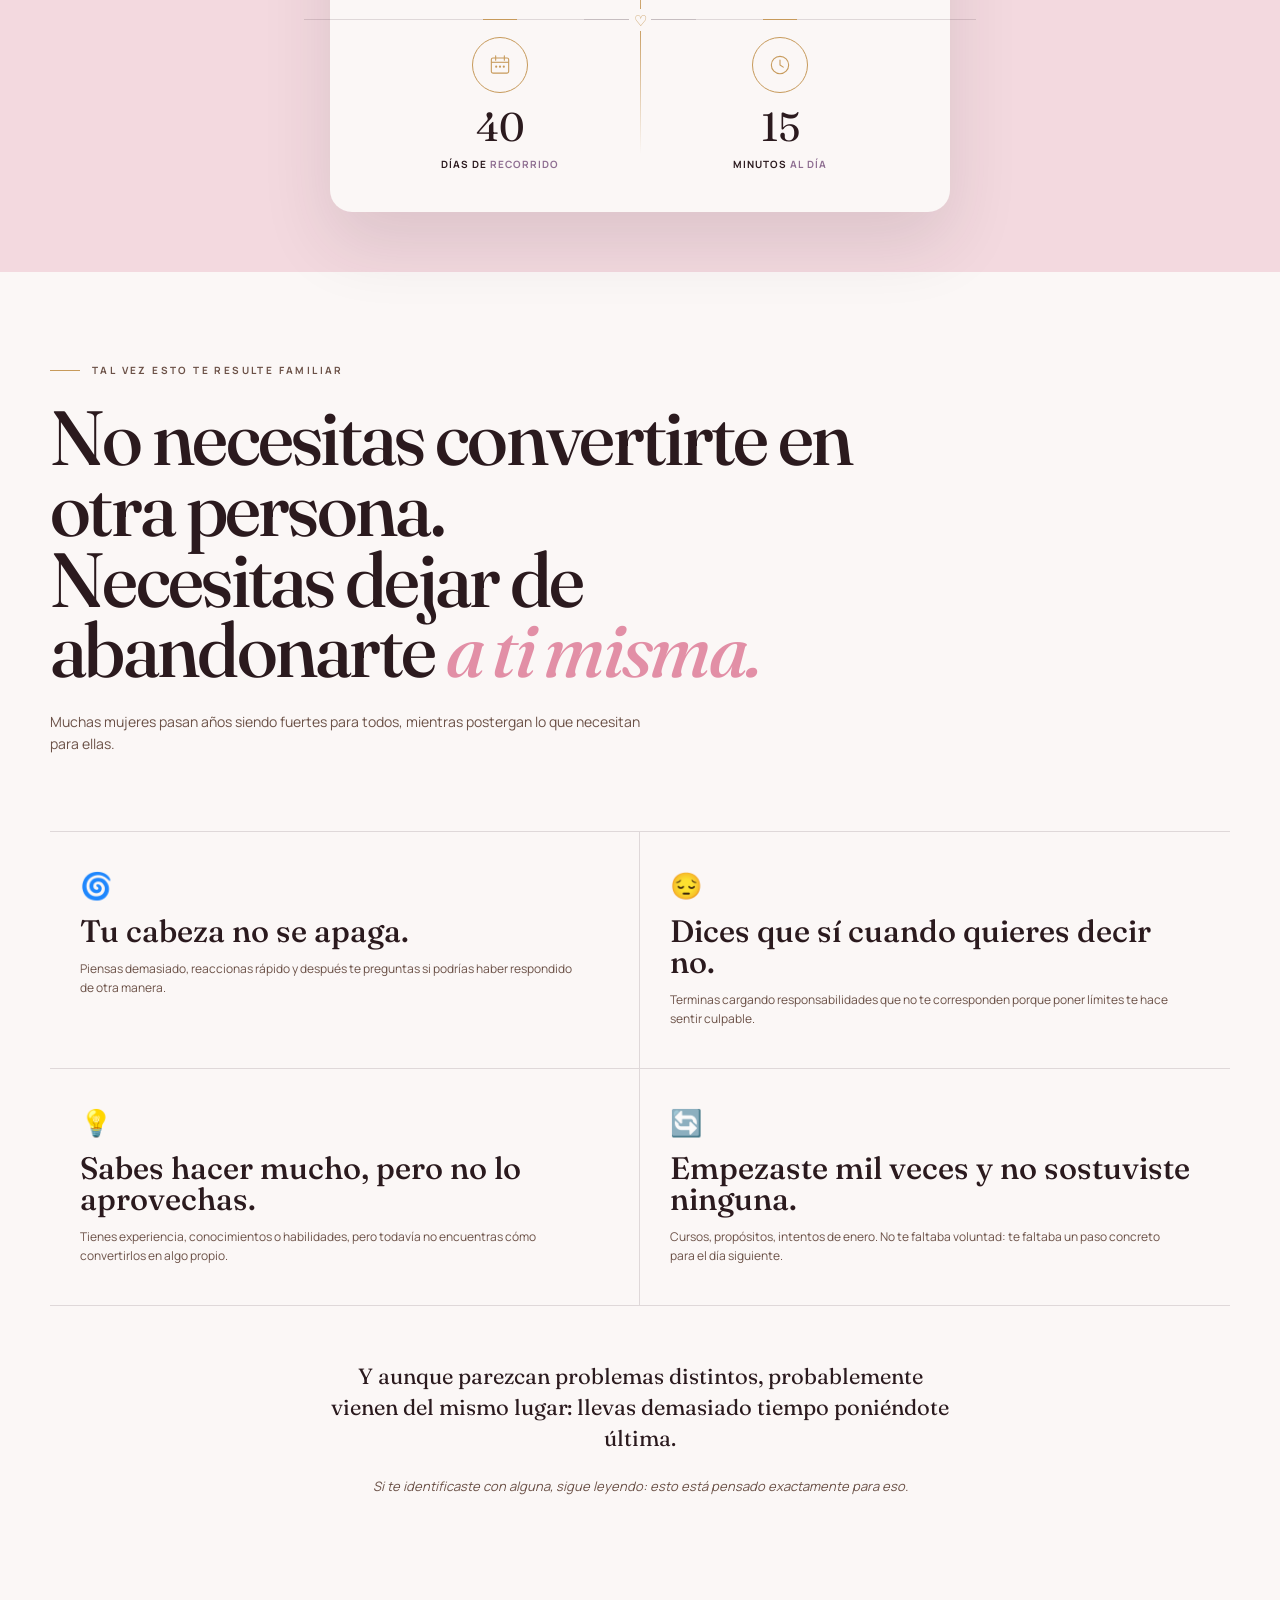
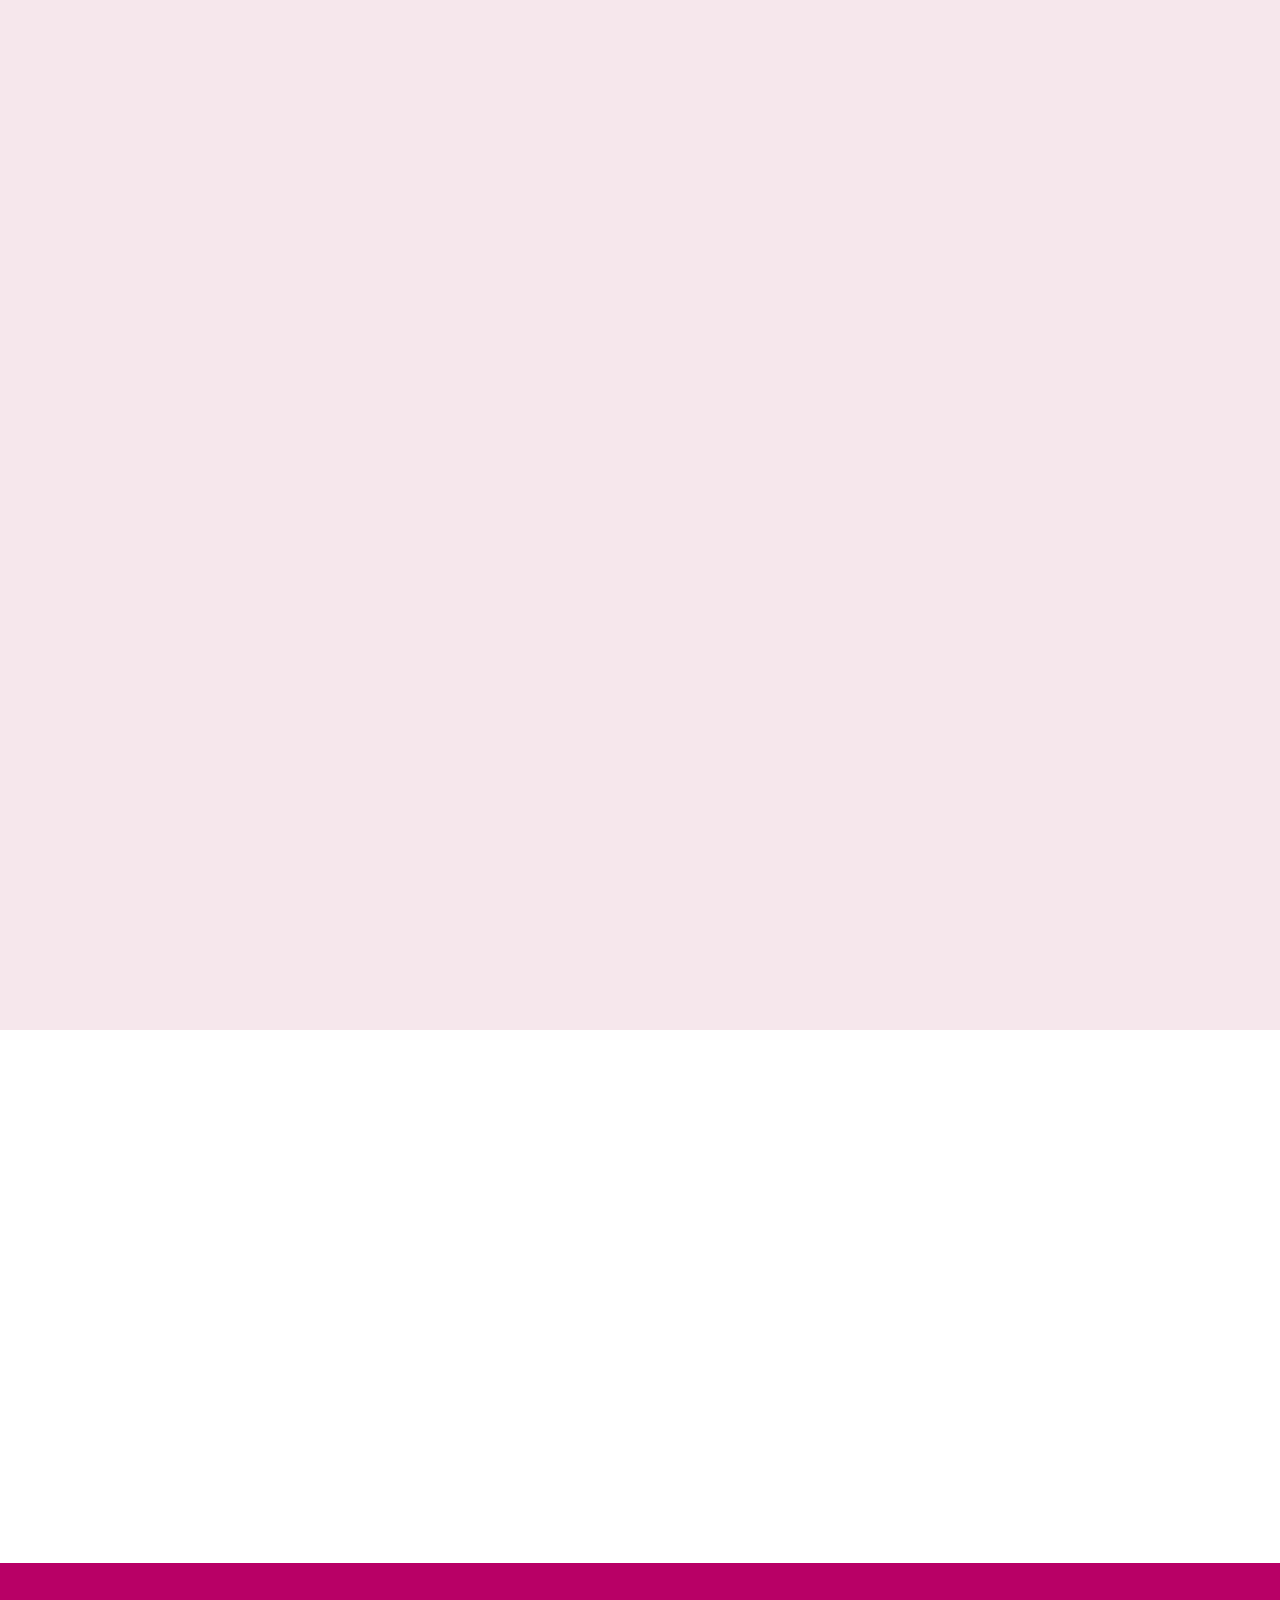
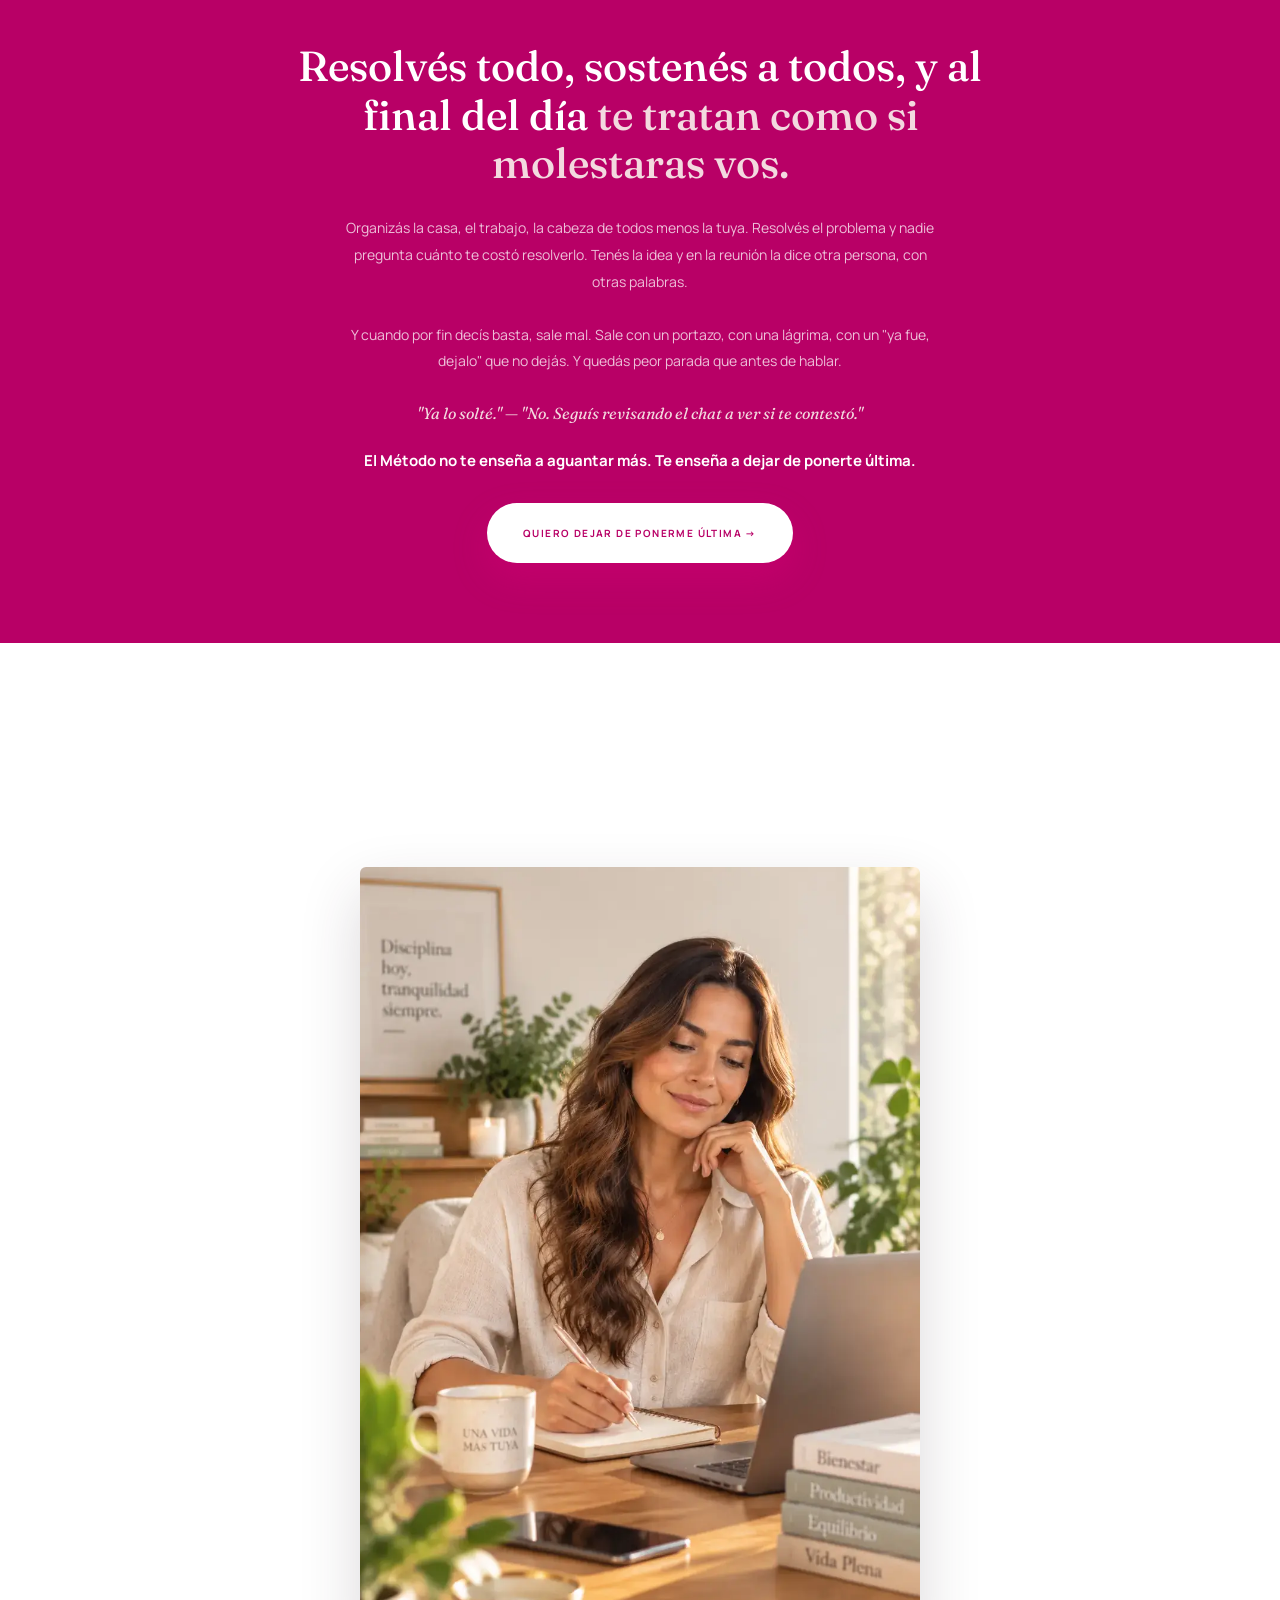
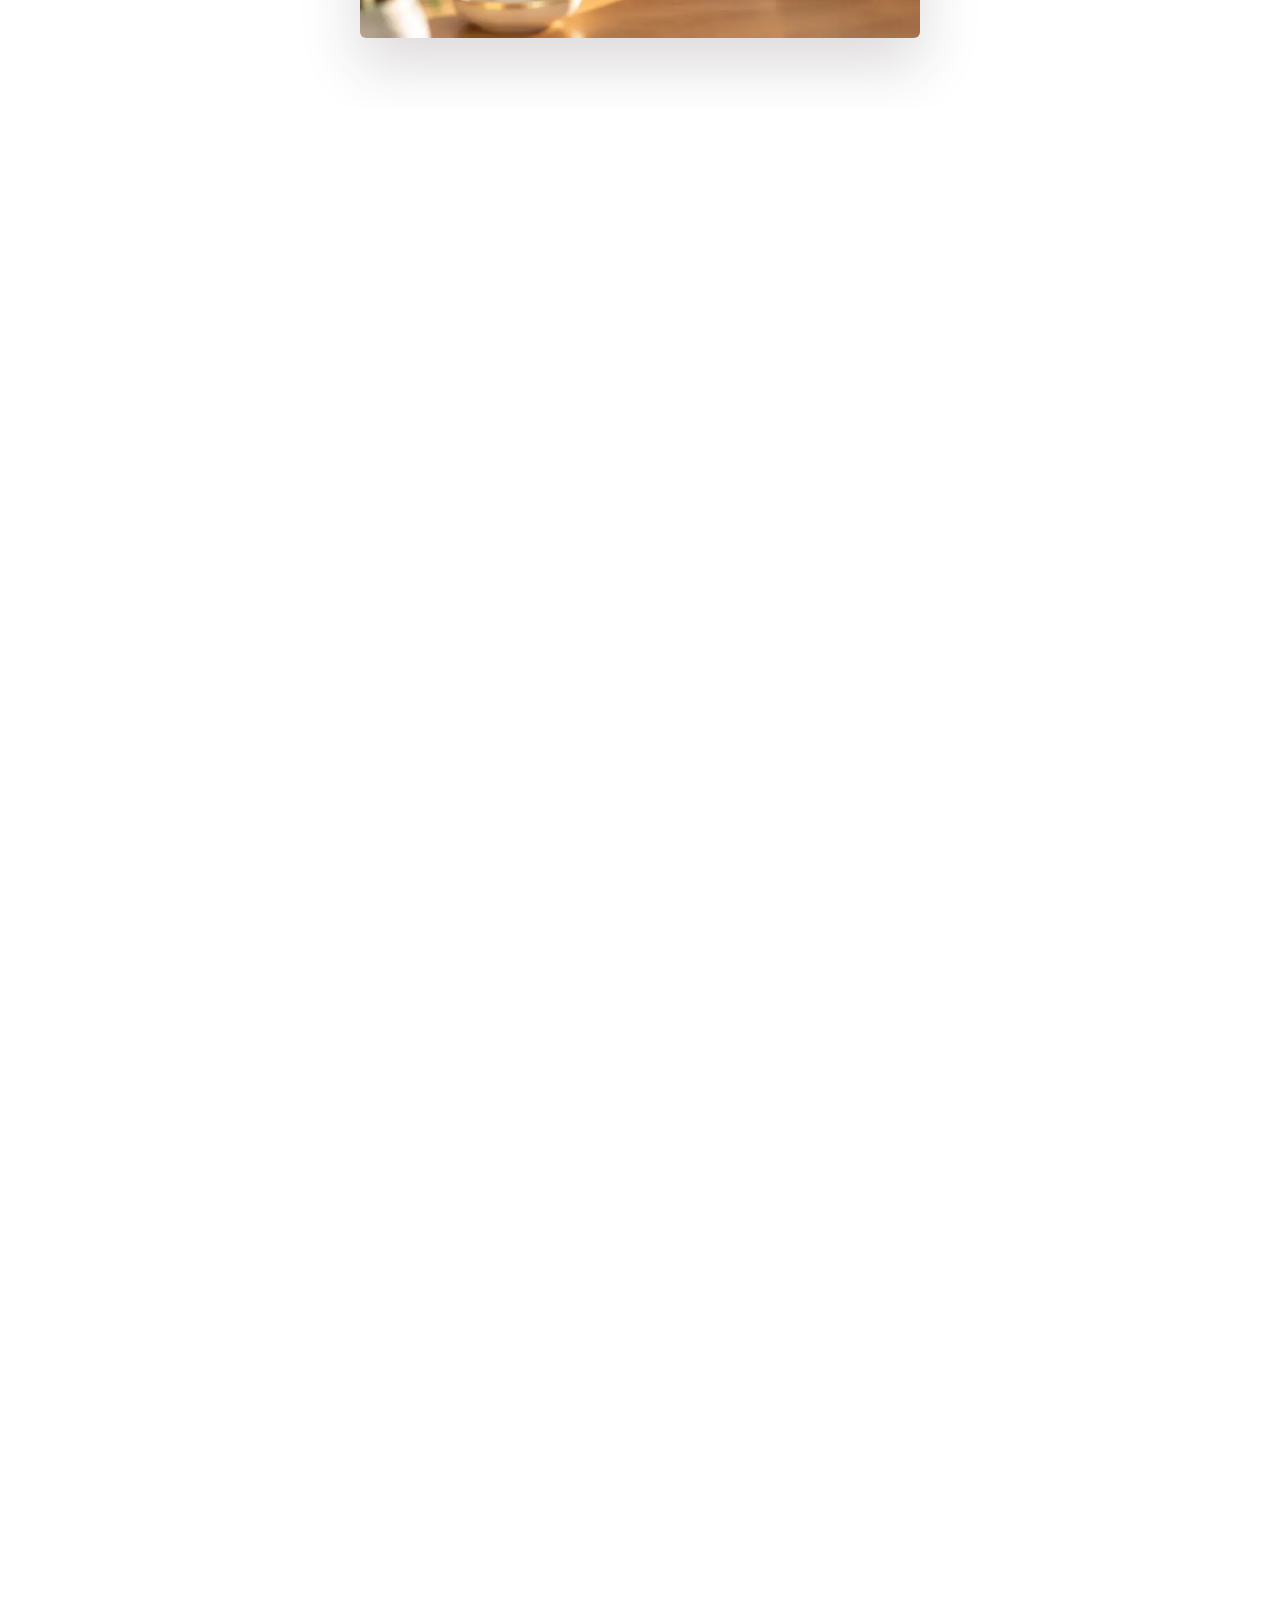
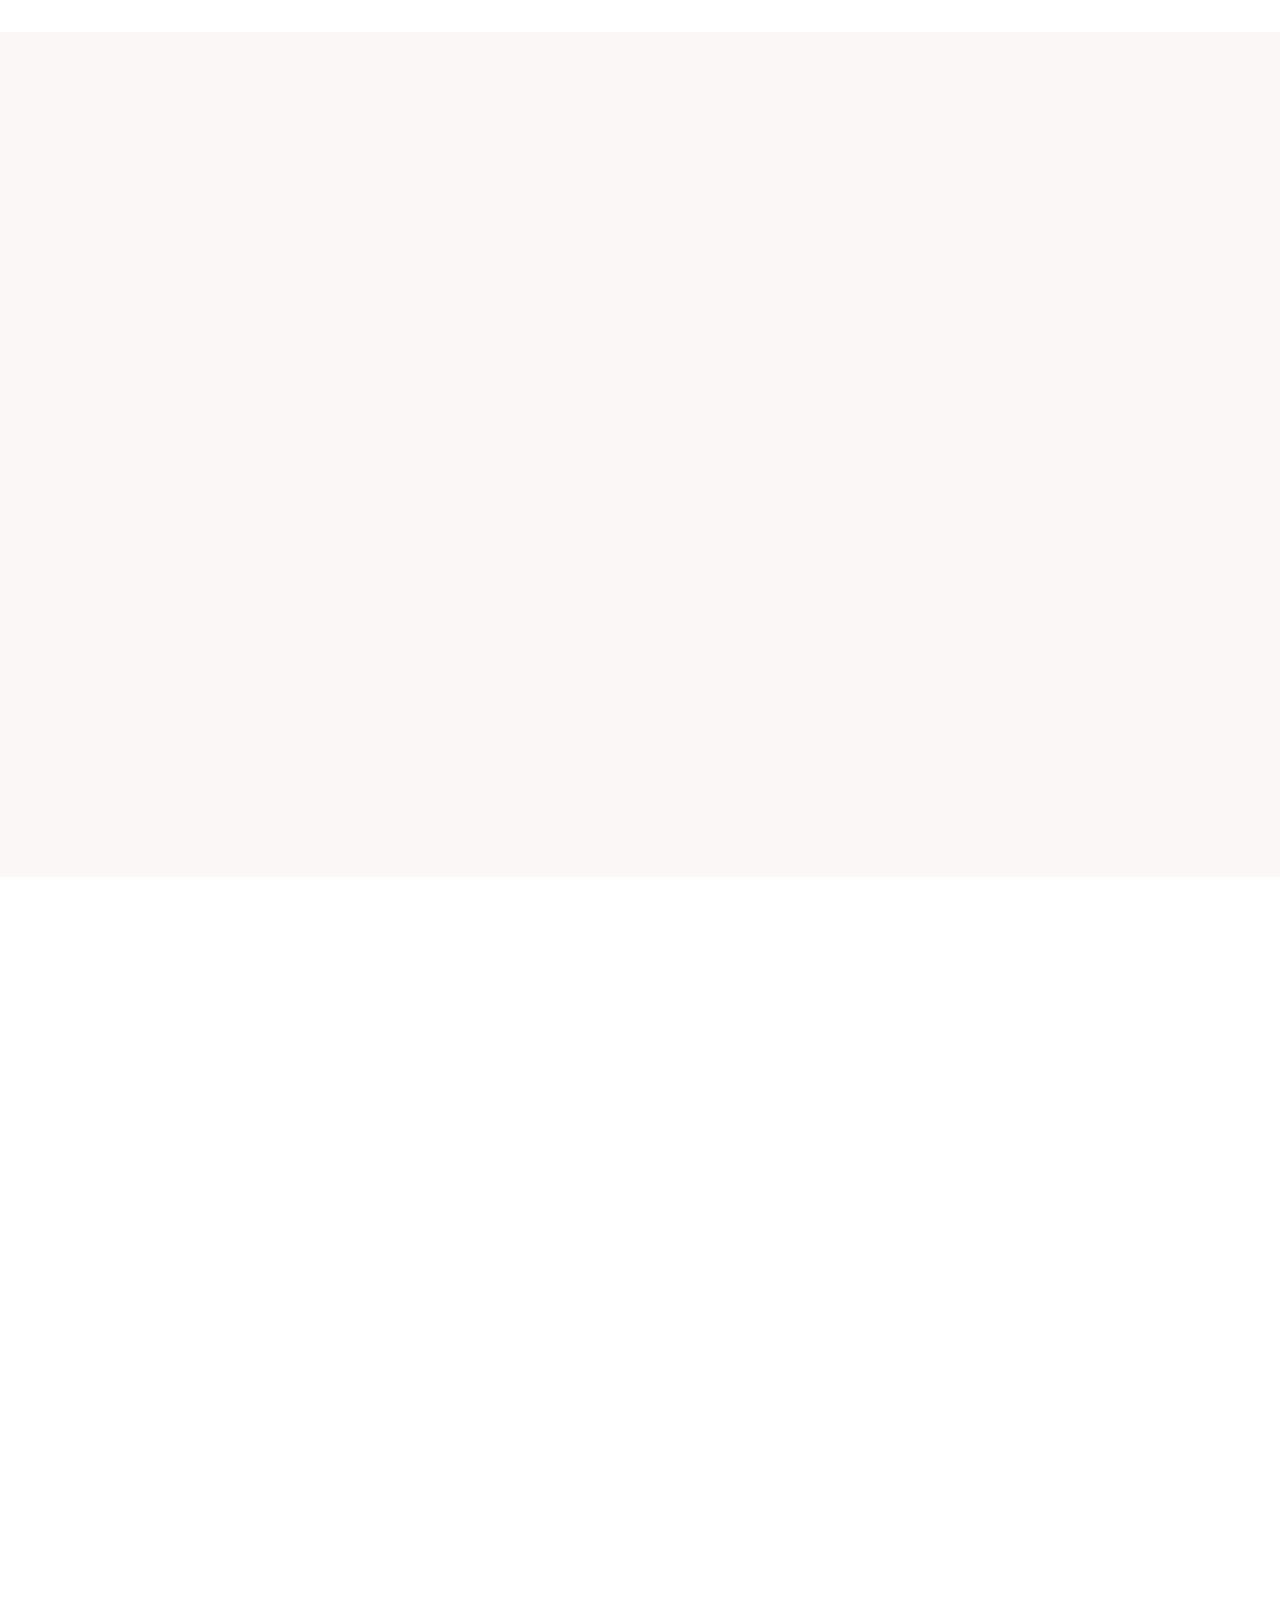
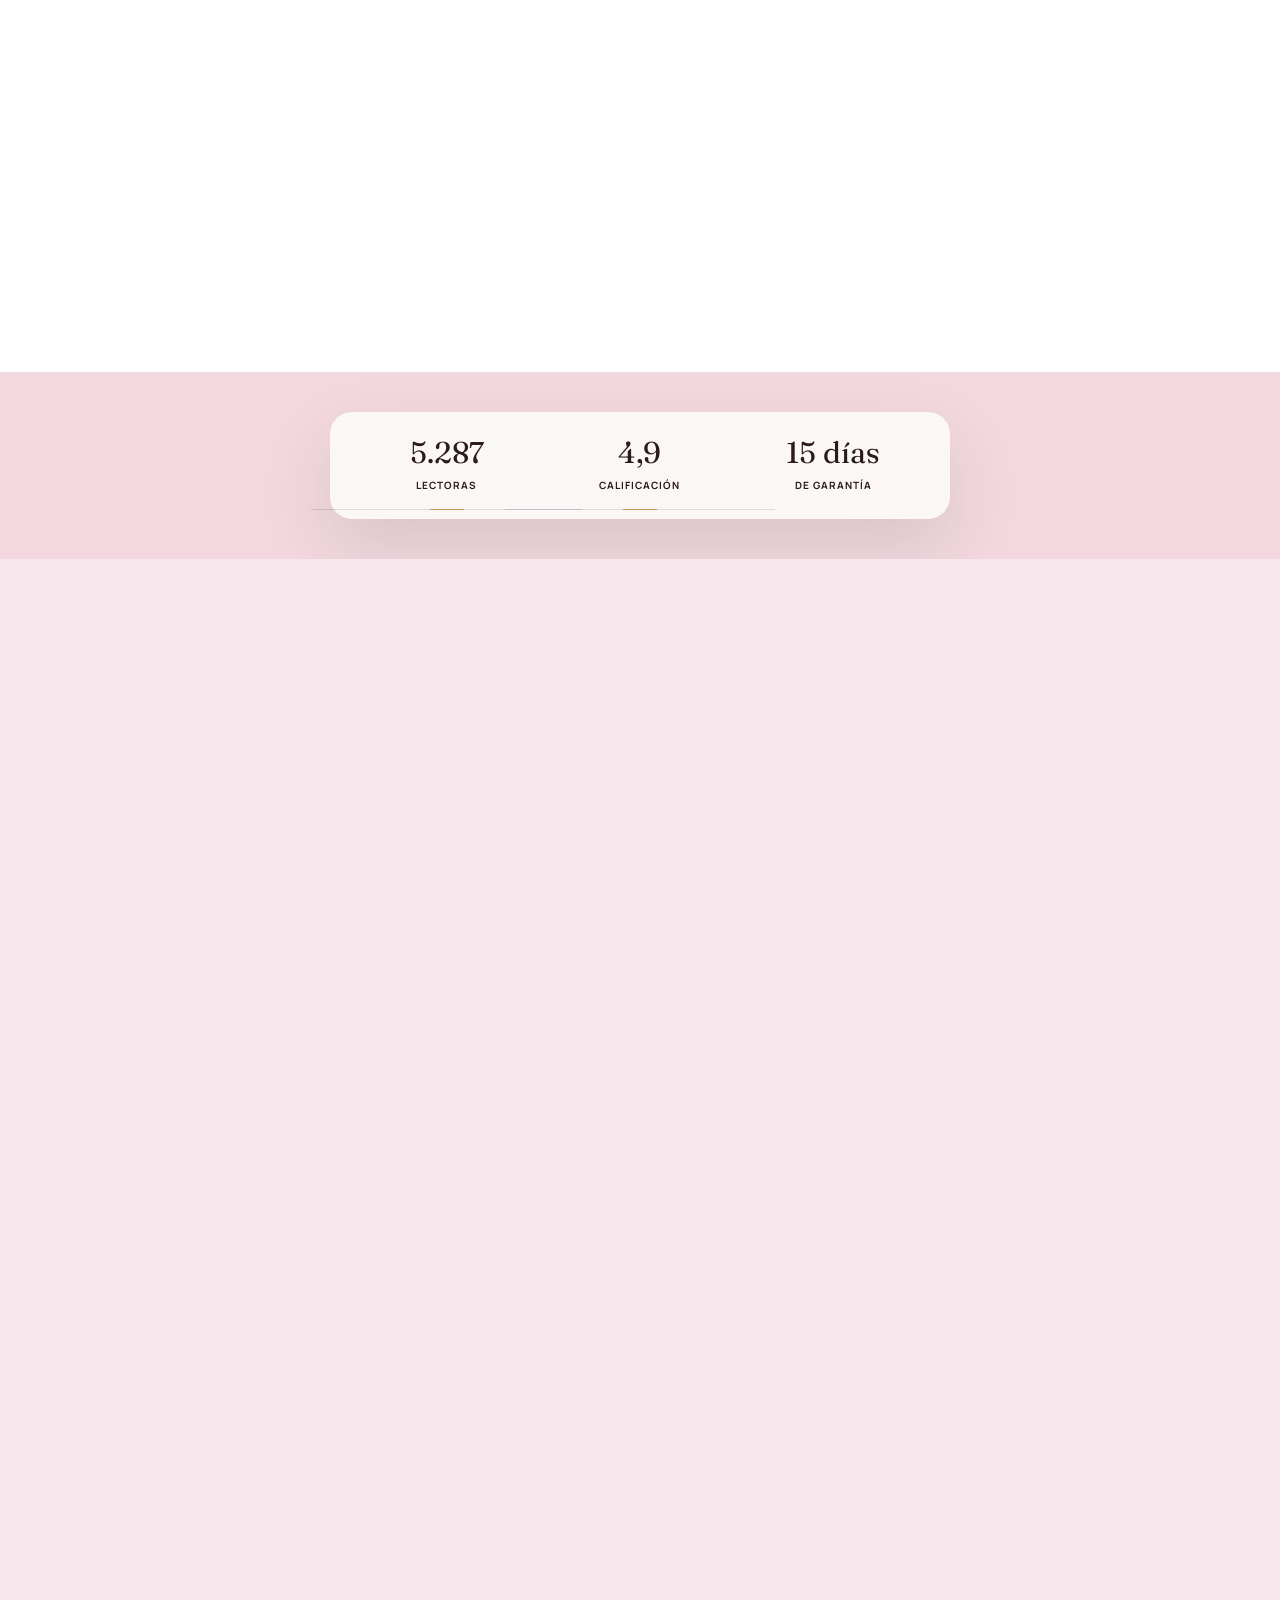
==== commit e7bdc28b: "Update index.html" ====
--- a/index.html
+++ b/index.html
@@ -2425,14 +2425,6 @@
 <span class="stars">★★★★★</span>
 <span>4,9 · 5.287 personas ya lo eligieron</span>
 </div>
-<div class="hero-actions">
-<a class="btn" href="https://pay.hotmart.com/V107329211A?off=su9uegzp&amp;checkoutMode=10">
-          Quiero volver a elegirme →
-        </a>
-</div>
-<p class="hero-note">
-        15 minutos al día · Acceso inmediato · De por vida · Pago único
-      </p>
 </div>
 </section>
 <section class="proof">
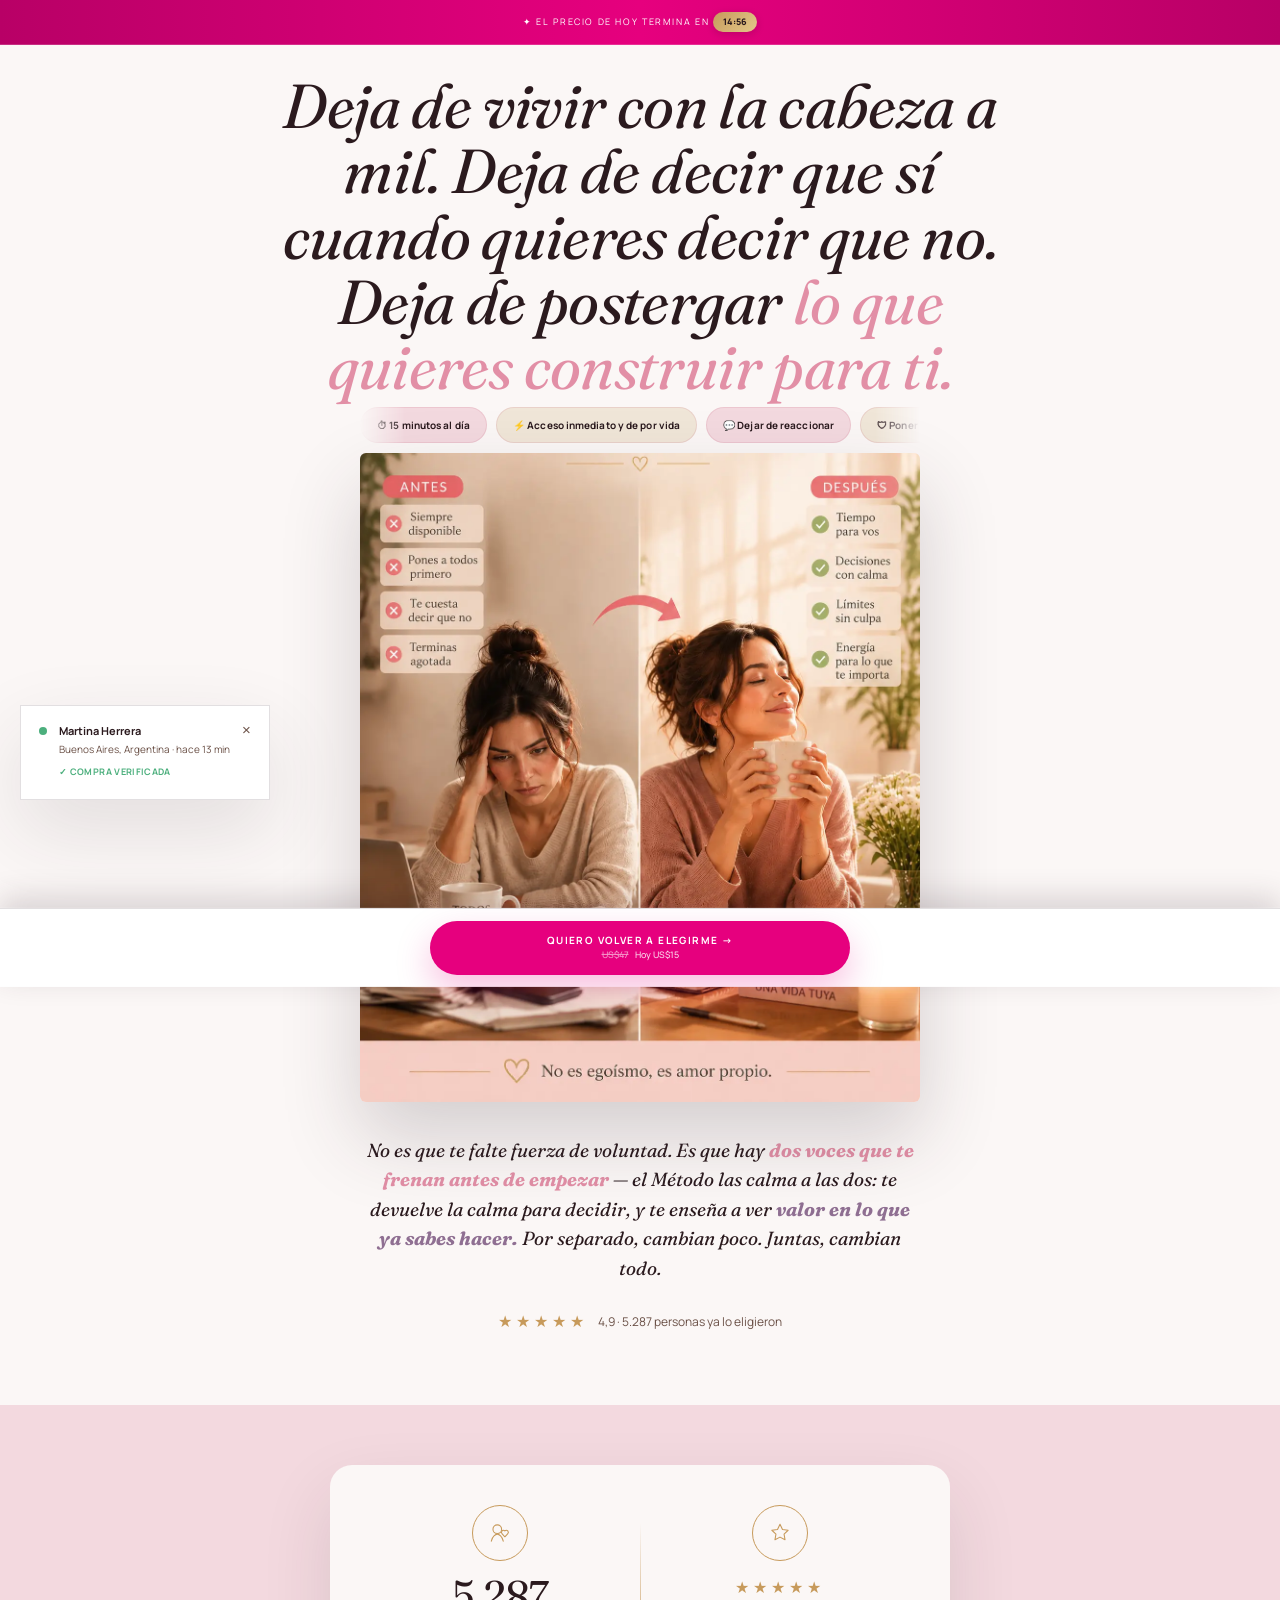
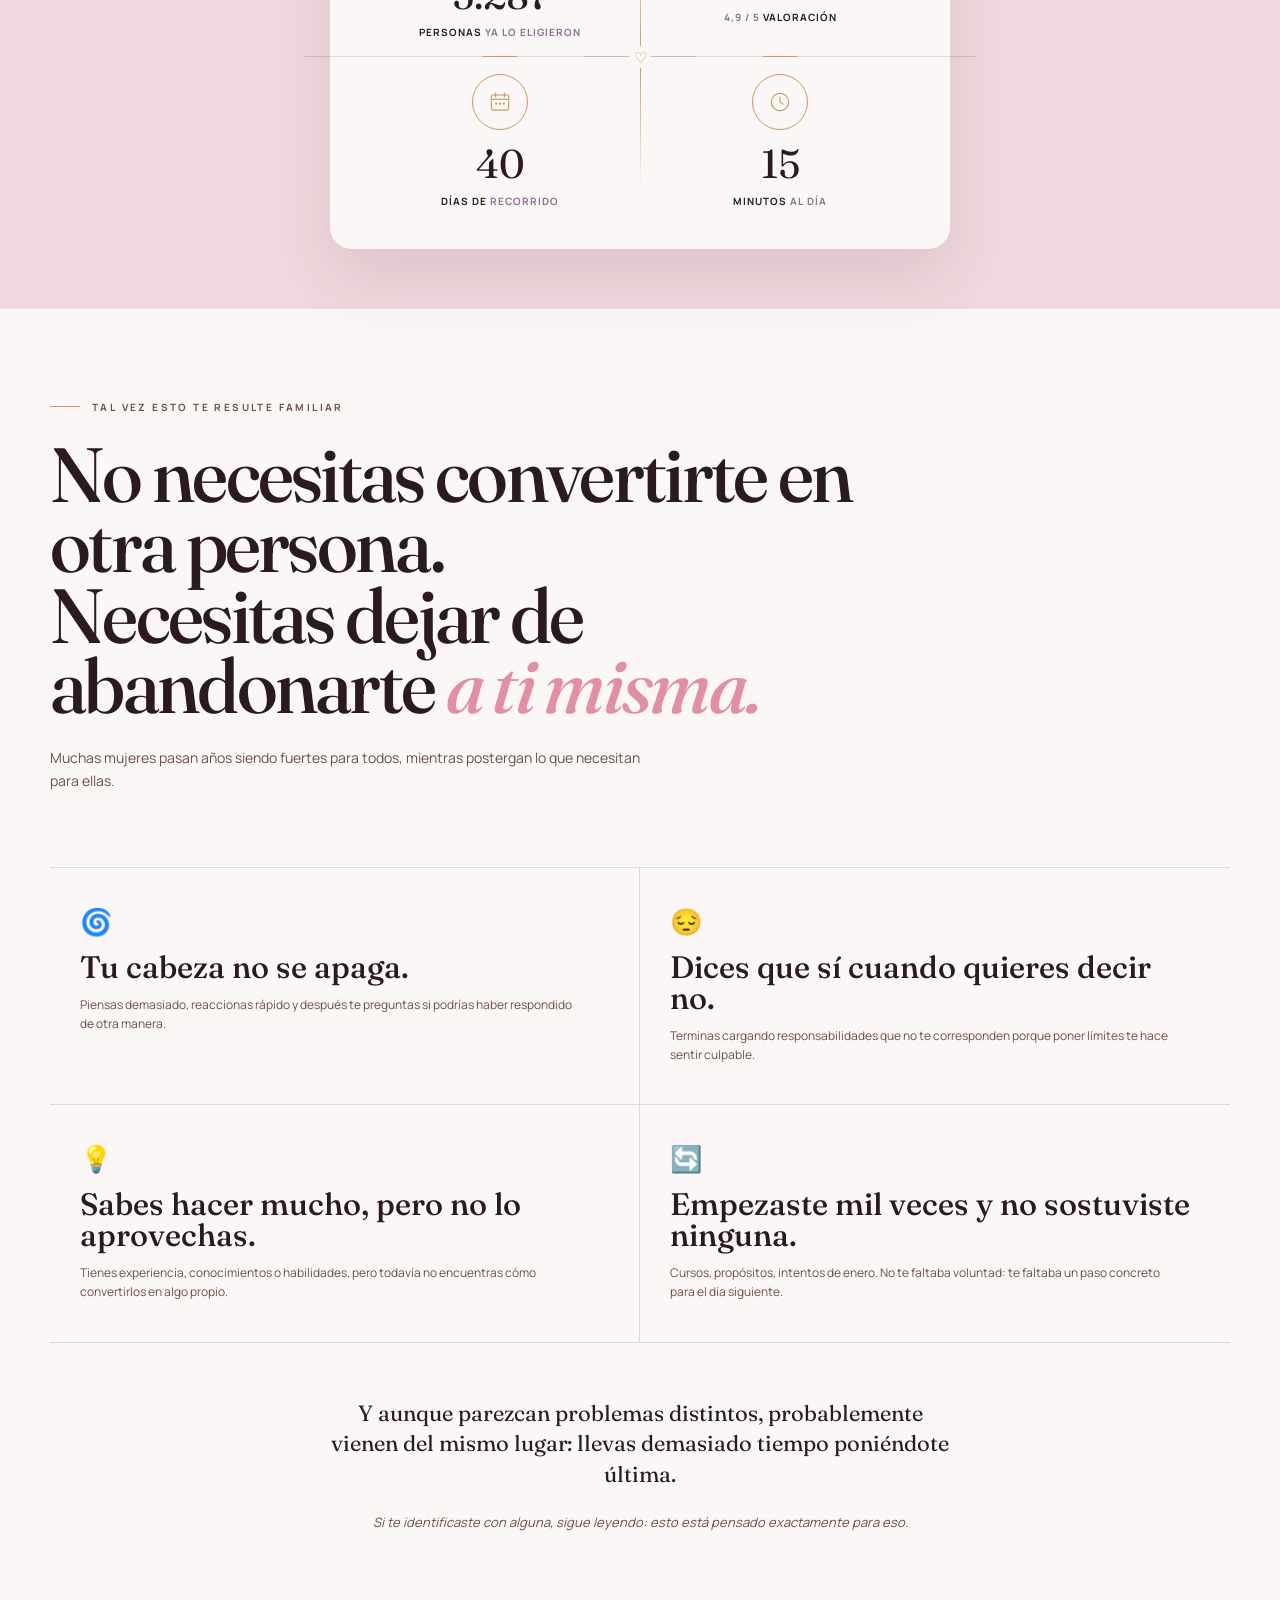
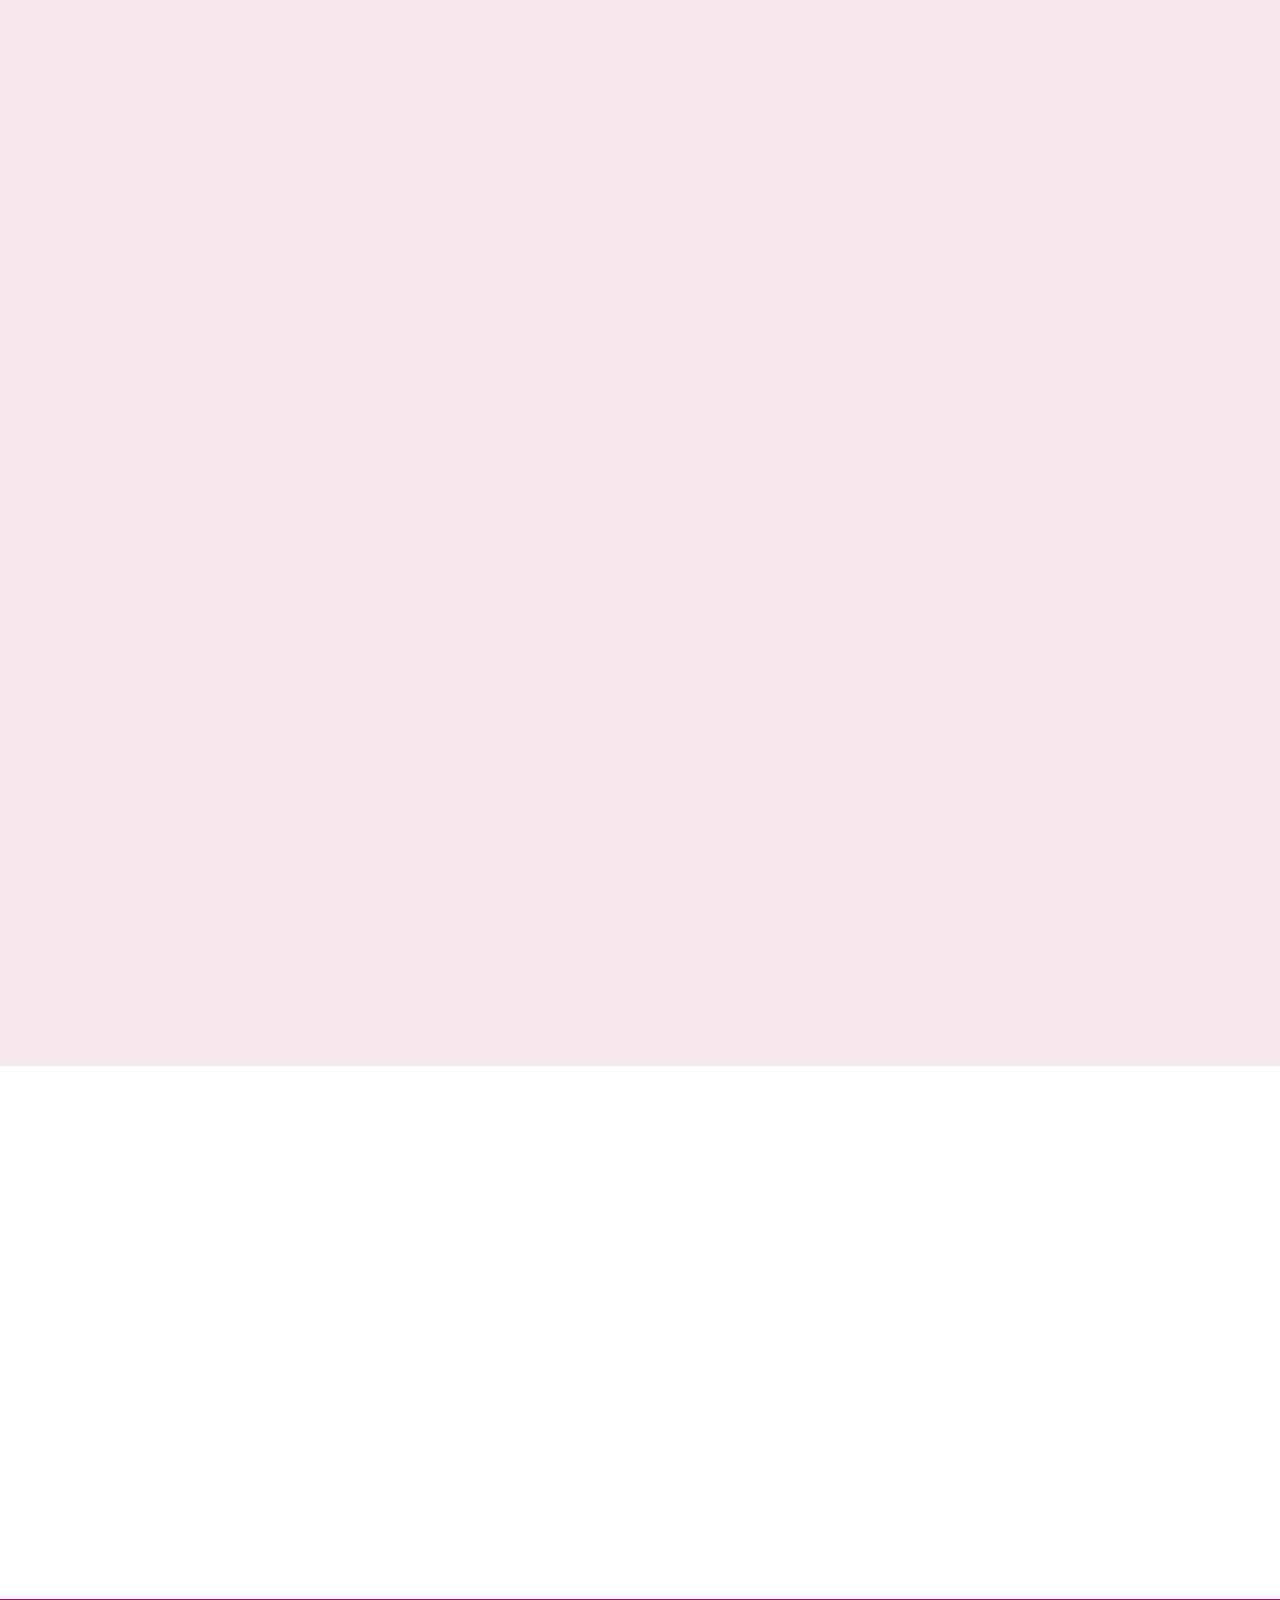
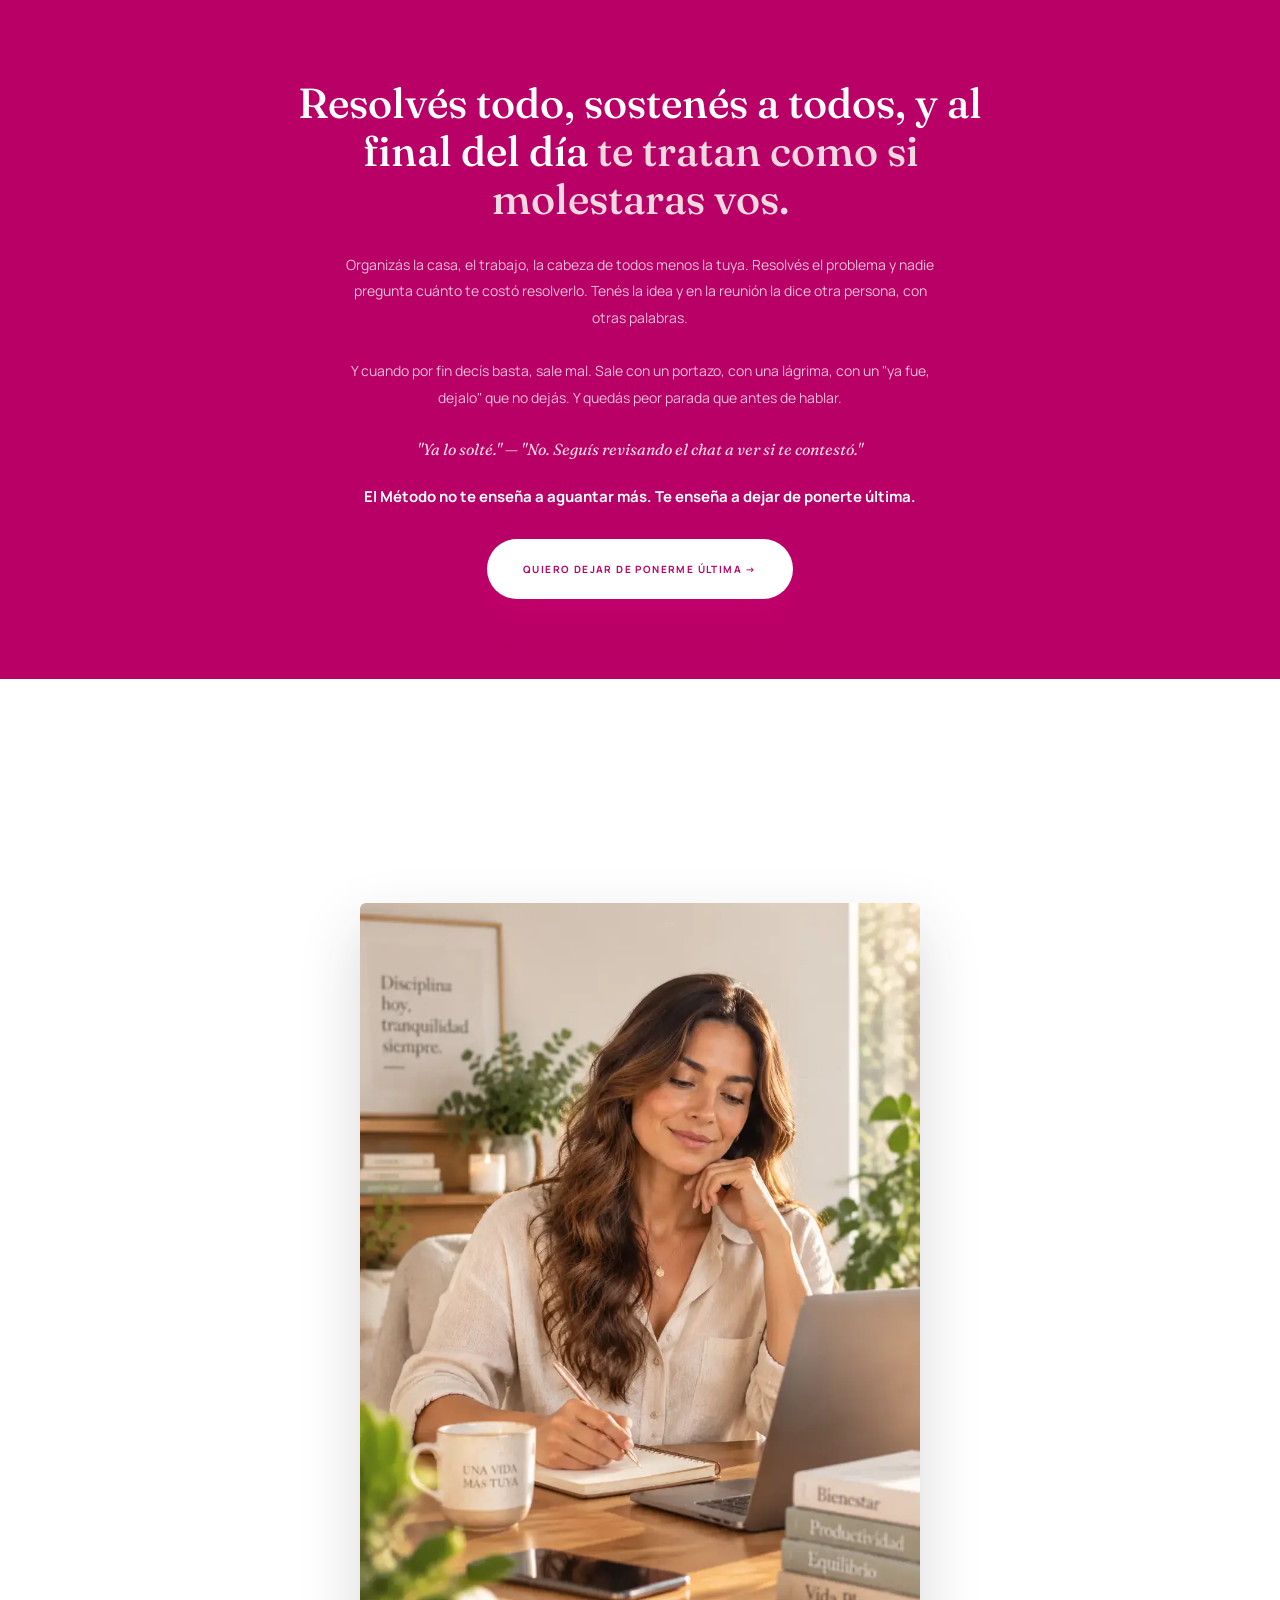
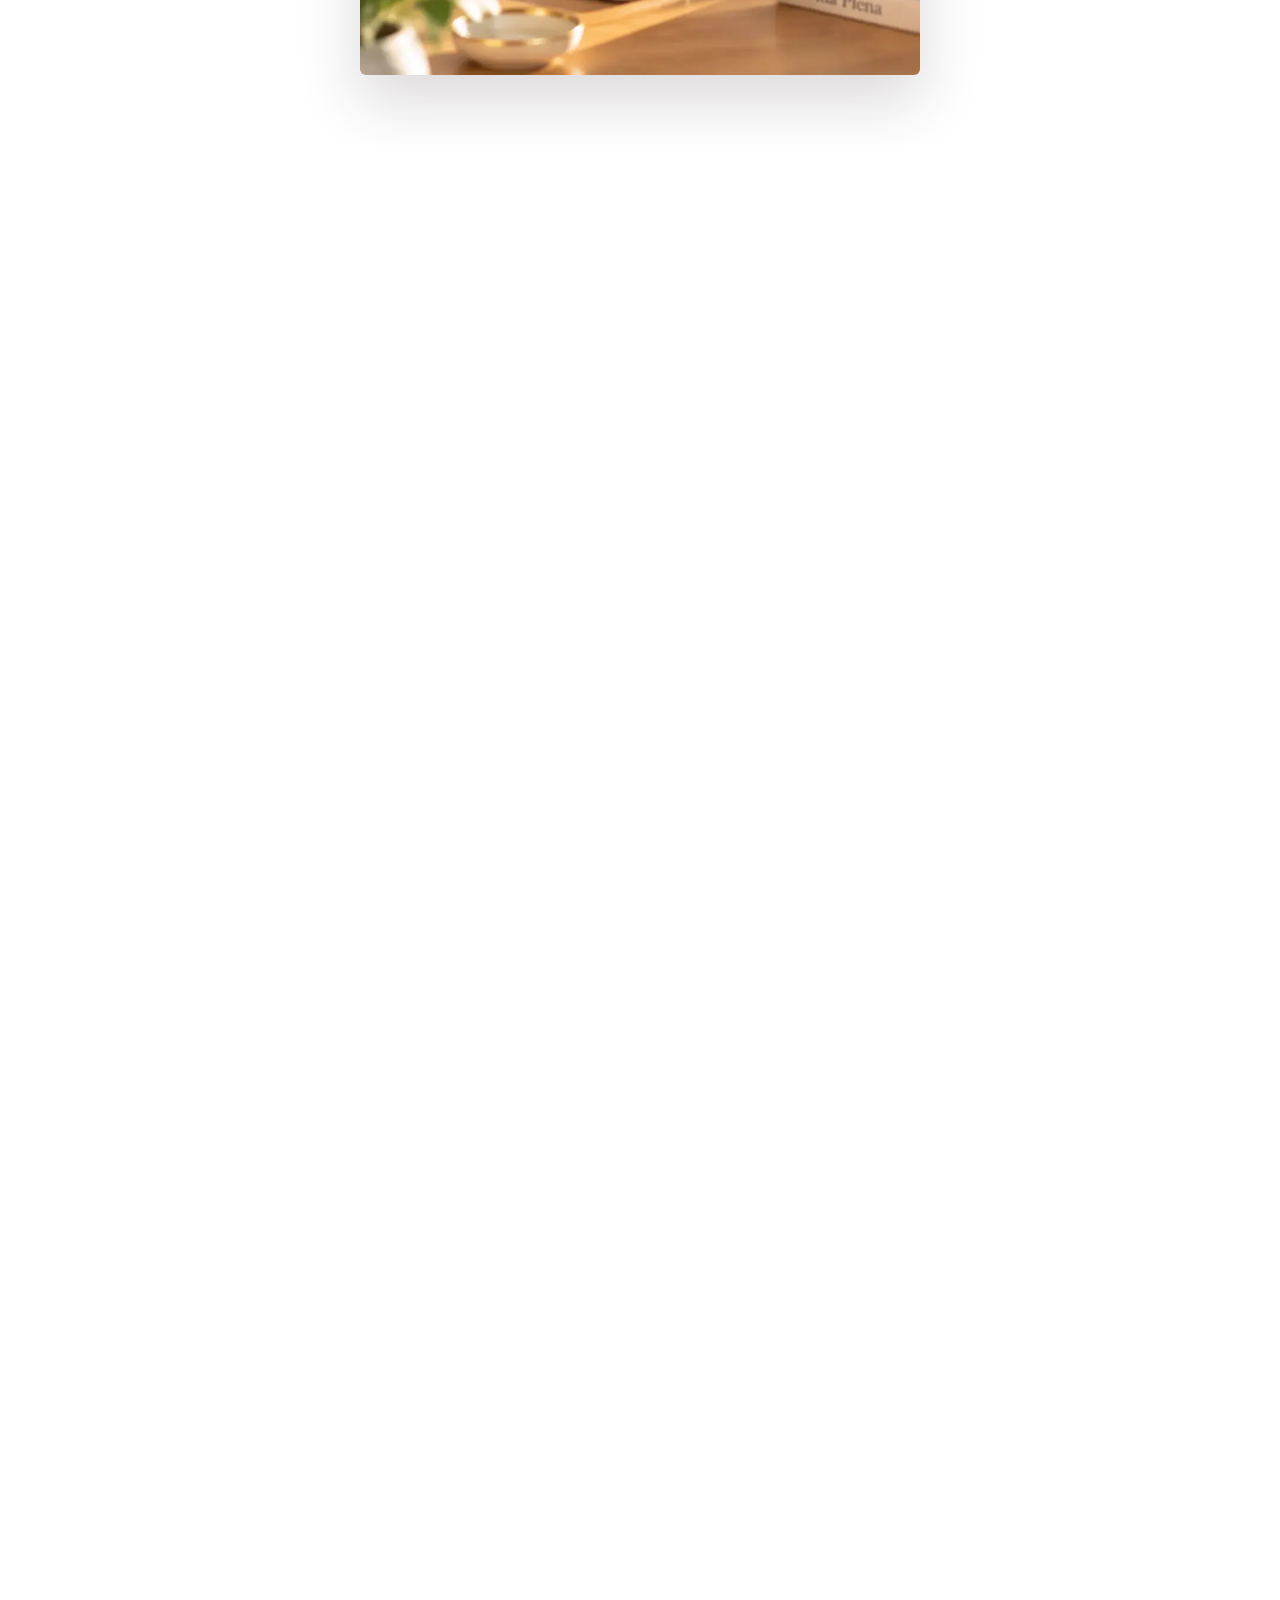
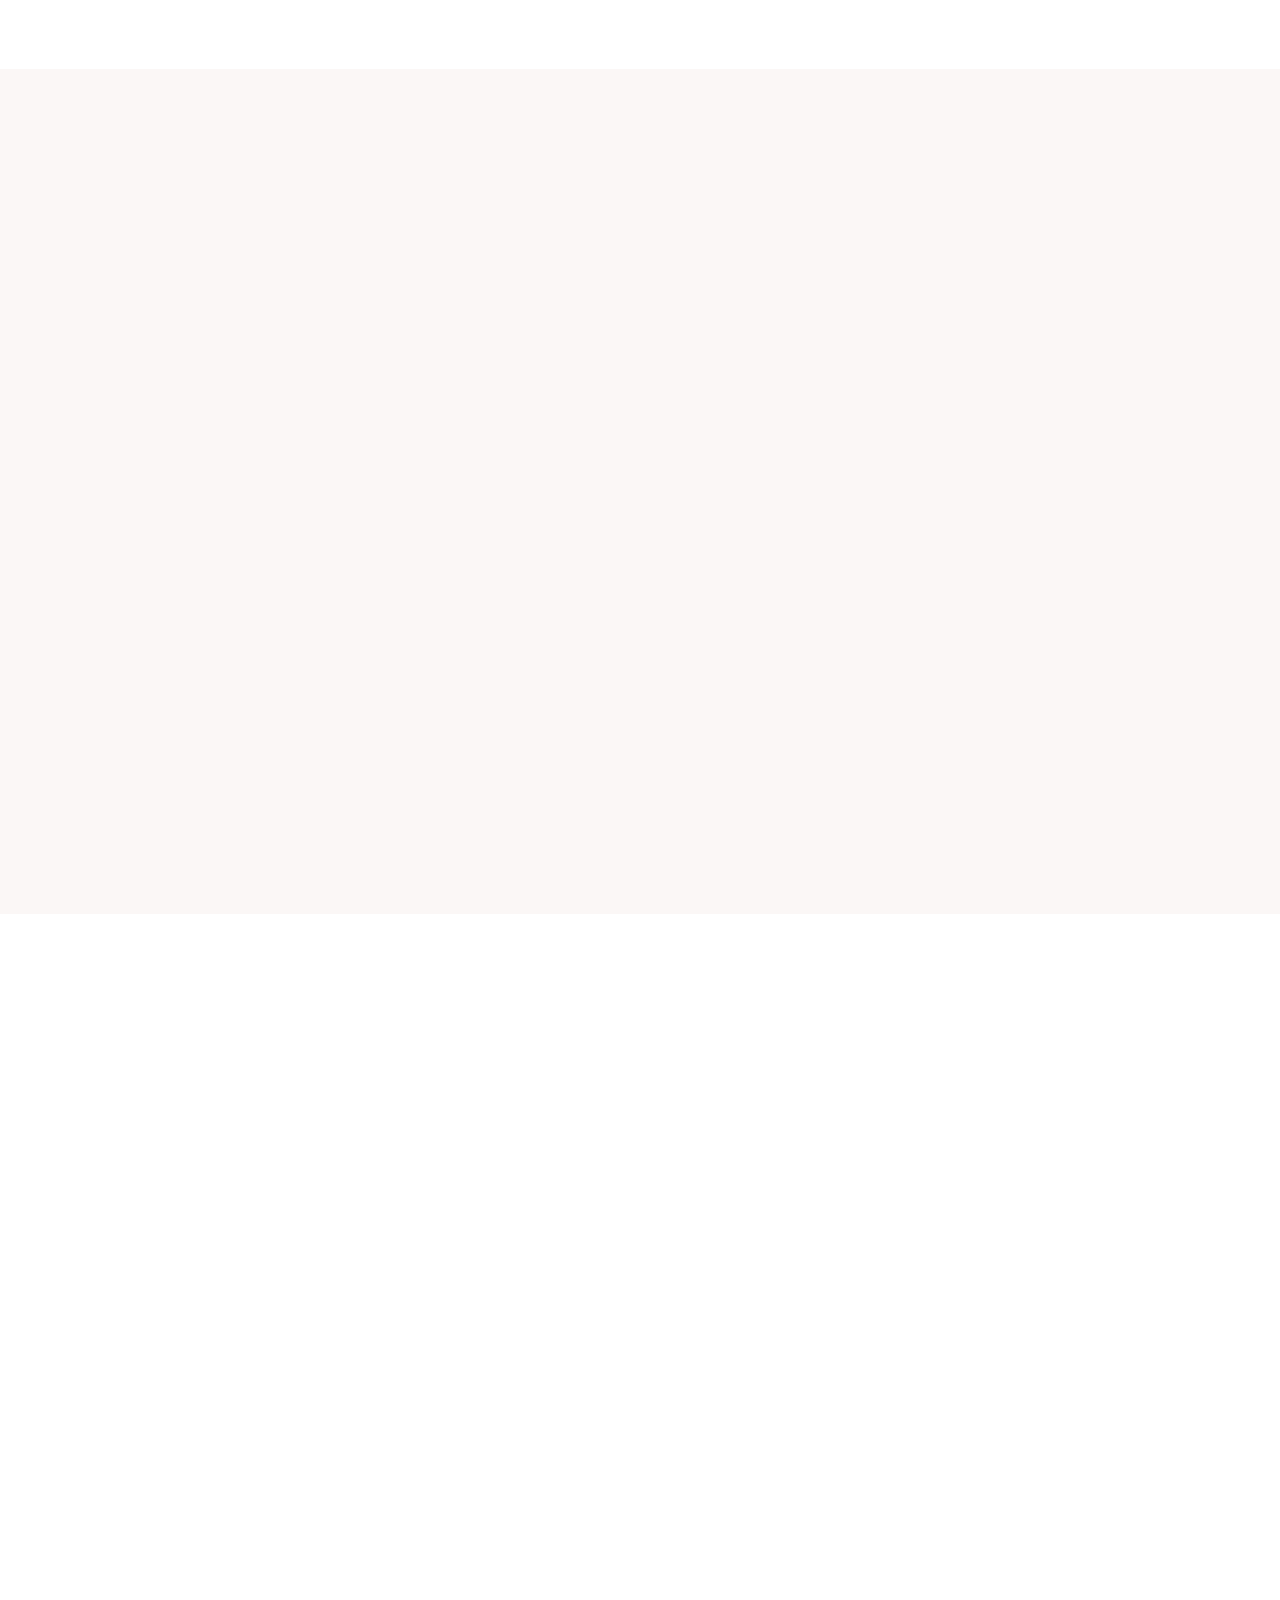
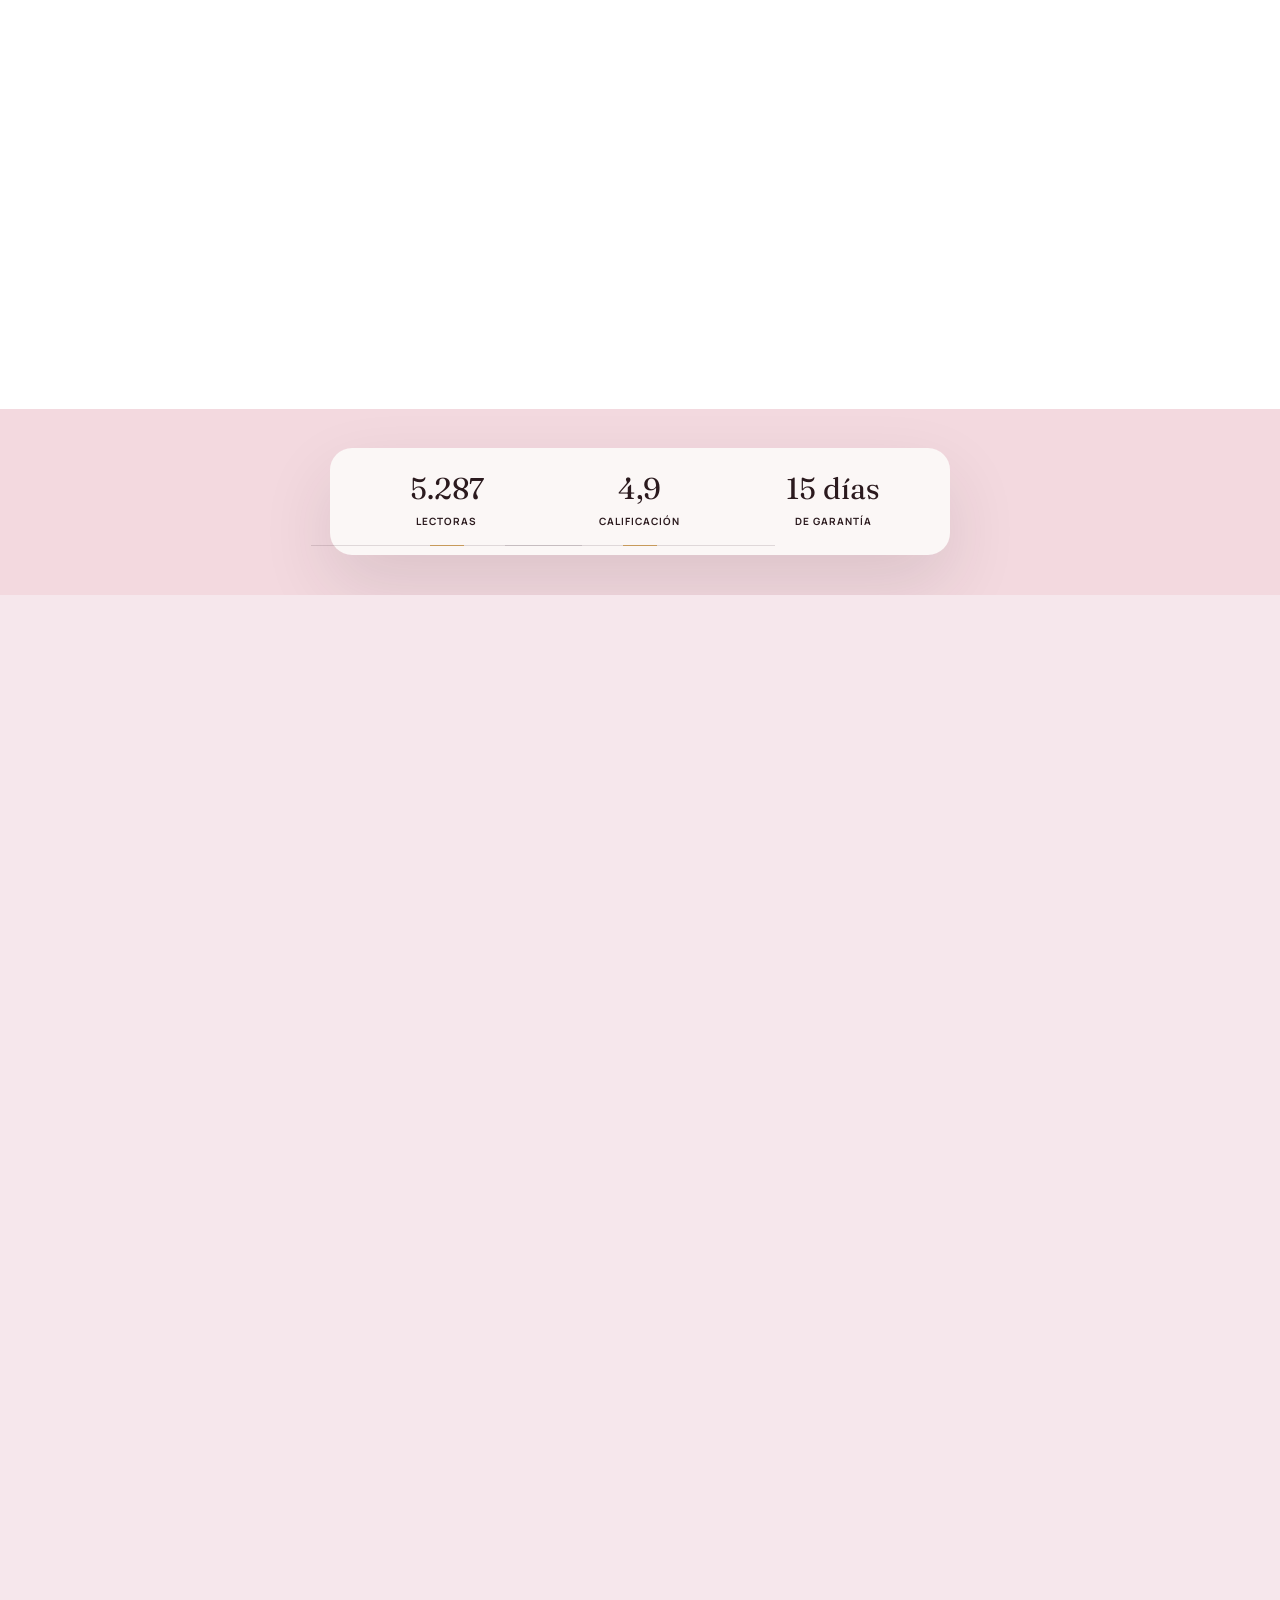
==== commit e32afef7: "Update index.html" ====
--- a/index.html
+++ b/index.html
@@ -430,9 +430,12 @@
     .hero-subtitle {
       margin: 34px auto 0;
       max-width: 560px;
-      color: var(--brown);
-      font-size: 15px;
-      line-height: 1.85;
+      color: var(--wine);
+      font-family: var(--serif);
+      font-style: italic;
+      font-weight: 400;
+      font-size: 19px;
+      line-height: 1.55;
     }
     .hero-rating {
       margin-top: 26px;
@@ -1985,8 +1988,8 @@
       }
       .hero-subtitle {
         margin-top: 18px;
-        font-size: 14px;
-        line-height: 1.6;
+        font-size: 16px;
+        line-height: 1.5;
       }
       .hero-rating {
         margin-top: 14px;
